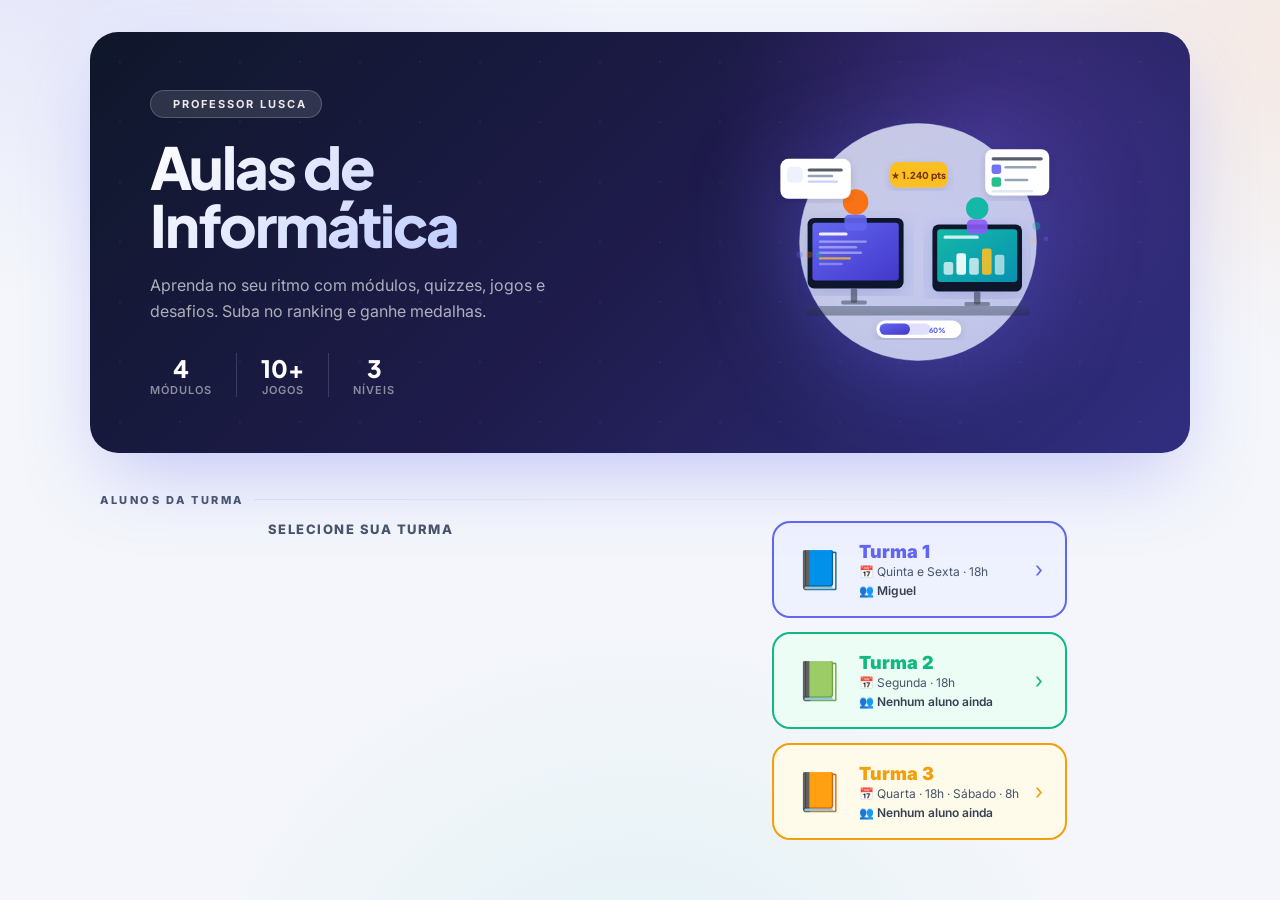
==== index.html @ 14946f00 "Fix 4 bugs: NaN%, Excel progress pills, hookQuizFim mapa, double missaoCallback https://claude.ai/co" ====
<!DOCTYPE html>
<html lang="pt-BR">
<head>
<meta charset="UTF-8">
<meta name="viewport" content="width=device-width, initial-scale=1.0">
<title>Professor Lusca — Aulas de Informática</title>
<link rel="preconnect" href="https://fonts.googleapis.com">
<link rel="preconnect" href="https://fonts.gstatic.com" crossorigin>
<link href="https://fonts.googleapis.com/css2?family=Inter:wght@400;500;600;700;800;900&family=Plus+Jakarta+Sans:wght@600;700;800;900&family=JetBrains+Mono:wght@500;700&display=swap" rel="stylesheet">
<script src="https://code.iconify.design/iconify-icon/2.1.0/iconify-icon.min.js"></script>
<style>
  * { margin: 0; padding: 0; box-sizing: border-box; }

  :root {
    --bg: #FAFBFC;
    --bg-2: #FFFFFF;
    --bg-soft: #F1F5F9;
    --ink: #0F172A;
    --ink-soft: #475569;
    --ink-light: #94A3B8;
    --ink-mute: #CBD5E1;
    --line: #E2E8F0;
    --line-soft: #F1F5F9;

    --shadow-xs: 0 1px 0 #E2E8F0;
    --shadow-sm: 0 2px 8px rgba(15,23,42,0.04), 0 1px 0 #E2E8F0;
    --shadow: 0 4px 16px rgba(15,23,42,0.06), 0 1px 0 #E2E8F0;
    --shadow-lg: 0 12px 40px -8px rgba(15,23,42,0.12), 0 1px 0 #E2E8F0;
    --shadow-xl: 0 24px 60px -12px rgba(15,23,42,0.18);
    --shadow-color: 0 8px 24px -6px;

    --radius: 20px;
    --radius-sm: 14px;
    --radius-xs: 10px;
    --radius-pill: 999px;

    --green: #10B981;
    --green-soft: #D1FAE5;
    --red: #EF4444;
    --red-soft: #FEE2E2;
    --yellow: #F59E0B;
    --yellow-soft: #FEF3C7;
    --blue: #6366F1;
    --blue-soft: #EEF2FF;

    --n1-main: #F97316;
    --n1-2: #FBBF24;
    --n1-soft: #FFEDD5;
    --n1-grad: linear-gradient(135deg, #F97316 0%, #FBBF24 100%);

    --n2-main: #14B8A6;
    --n2-2: #3B82F6;
    --n2-soft: #CCFBF1;
    --n2-grad: linear-gradient(135deg, #14B8A6 0%, #3B82F6 100%);

    --n3-main: #8B5CF6;
    --n3-2: #4338CA;
    --n3-soft: #EDE9FE;
    --n3-grad: linear-gradient(135deg, #8B5CF6 0%, #4338CA 100%);

    --mod1-grad: linear-gradient(135deg, #F97316 0%, #EA580C 100%);
    --mod2-grad: linear-gradient(135deg, #6366F1 0%, #4F46E5 100%);
    --mod3-grad: linear-gradient(135deg, #06B6D4 0%, #0891B2 100%);
    --mod4-grad: linear-gradient(135deg, #10B981 0%, #059669 100%);
  }

  body {
    font-family: 'Inter', -apple-system, BlinkMacSystemFont, "Segoe UI", Roboto, sans-serif;
    background-color: #F4F6FB;
    background-image:
      radial-gradient(900px 620px at 8% -8%, rgba(99,102,241,0.12), transparent 60%),
      radial-gradient(820px 600px at 102% 4%, rgba(249,115,22,0.10), transparent 55%),
      radial-gradient(760px 720px at 50% 118%, rgba(20,184,166,0.09), transparent 60%);
    background-attachment: fixed;
    background-repeat: no-repeat;
    color: var(--ink);
    min-height: 100vh;
    overflow-x: hidden;
    -webkit-font-smoothing: antialiased;
    -moz-osx-font-smoothing: grayscale;
  }

  iconify-icon { display: inline-flex; vertical-align: middle; }

  .screen { display: none; min-height: 100vh; padding: 32px 24px; }
  .screen.active { display: block; }
  .container { max-width: 1100px; margin: 0 auto; }
  .container-narrow { max-width: 760px; margin: 0 auto; }

  h1, h2, h3 { font-family: 'Plus Jakarta Sans', 'Inter', sans-serif; letter-spacing: -0.5px; }

  /* ===== Botões ===== */
  .btn {
    display: inline-flex; align-items: center; justify-content: center; gap: 8px;
    padding: 12px 22px; border: none; border-radius: var(--radius-xs);
    font-size: 15px; font-weight: 600; cursor: pointer;
    background: var(--ink); color: white;
    transition: transform 0.15s ease, box-shadow 0.15s ease, opacity 0.15s ease;
    text-decoration: none; font-family: inherit;
  }
  .btn:hover { transform: translateY(-2px); box-shadow: 0 8px 16px -4px rgba(15,23,42,0.25); }
  .btn:active { transform: translateY(0); }
  .btn.ghost { background: transparent; color: var(--ink); border: 2px solid var(--line); }
  .btn.ghost:hover { border-color: var(--ink); background: var(--bg-soft); }
  .btn.success { background: var(--green); }
  .btn.danger { background: var(--red); }
  .btn.lg { padding: 16px 32px; font-size: 17px; }
  .btn.full { width: 100%; }
  .btn[disabled] { opacity: 0.35; cursor: not-allowed; }
  .btn[disabled]:hover { transform: none; box-shadow: none; }

  /* ===== Top bar ===== */
  .top-bar {
    display: flex; justify-content: space-between; align-items: center;
    margin-bottom: 28px; flex-wrap: wrap; gap: 12px;
  }
  .top-bar-title { font-size: 20px; font-weight: 700; font-family: 'Plus Jakarta Sans', sans-serif; }

  /* ============================
     HOME — Hero + alunos
     ============================ */
  .home-hero {
    display: grid; grid-template-columns: 1.2fr 1fr; gap: 48px;
    align-items: center; padding: 56px 60px;
    background: linear-gradient(135deg, #0F172A 0%, #1E1B4B 50%, #312E81 100%);
    border-radius: 28px; box-shadow: 0 32px 80px -16px rgba(99,102,241,0.35);
    margin-bottom: 40px; position: relative; overflow: hidden;
  }
  .home-hero::before {
    content: ""; position: absolute; inset: 0;
    background: url("data:image/svg+xml,%3Csvg xmlns='http://www.w3.org/2000/svg' width='60' height='60'%3E%3Ccircle cx='30' cy='30' r='1' fill='white' opacity='0.06'/%3E%3Ccircle cx='0' cy='0' r='1' fill='white' opacity='0.04'/%3E%3Ccircle cx='60' cy='60' r='1' fill='white' opacity='0.04'/%3E%3C/svg%3E");
    pointer-events: none;
  }
  .home-hero::after {
    content: ""; position: absolute; top: -200px; right: -100px;
    width: 600px; height: 600px; border-radius: 50%;
    background: radial-gradient(circle, rgba(139,92,246,0.25), transparent 65%);
    pointer-events: none;
  }
  .home-tag {
    display: inline-flex; align-items: center; gap: 8px;
    padding: 6px 14px; background: rgba(255,255,255,0.12);
    backdrop-filter: blur(10px); color: rgba(255,255,255,0.9);
    border: 1px solid rgba(255,255,255,0.2);
    border-radius: var(--radius-pill); font-size: 11px; font-weight: 700;
    letter-spacing: 2px; margin-bottom: 20px; position: relative; z-index: 1;
  }
  .home-title {
    font-family: 'Plus Jakarta Sans', sans-serif;
    font-size: 58px; font-weight: 900; line-height: 1.0;
    letter-spacing: -2px; margin-bottom: 18px;
    background: linear-gradient(135deg, #FFFFFF 0%, #C7D2FE 60%, #A5B4FC 100%);
    -webkit-background-clip: text; background-clip: text;
    -webkit-text-fill-color: transparent; position: relative; z-index: 1;
  }
  .home-sub {
    font-size: 16px; color: rgba(255,255,255,0.65); max-width: 420px;
    line-height: 1.65; position: relative; z-index: 1; margin-bottom: 28px;
  }
  .home-hero-stats {
    display: flex; gap: 24px; position: relative; z-index: 1;
  }
  .home-hero-stat {
    text-align: center;
  }
  .home-hero-stat-val {
    font-size: 24px; font-weight: 900; color: white;
    font-family: 'Plus Jakarta Sans', sans-serif;
  }
  .home-hero-stat-label {
    font-size: 11px; color: rgba(255,255,255,0.5); font-weight: 600; letter-spacing: 1px;
  }
  .home-hero-divider {
    width: 1px; background: rgba(255,255,255,0.15); align-self: stretch;
  }
  .home-illustration {
    position: relative; display: flex; align-items: center; justify-content: center;
    min-height: 240px; z-index: 1;
  }
  .home-illustration svg { width: 100%; max-width: 320px; filter: drop-shadow(0 24px 48px rgba(99,102,241,0.4)); }

  .section-titulo {
    font-size: 11px; font-weight: 800; letter-spacing: 2.5px;
    color: var(--ink-soft); margin: 36px 0 14px; text-transform: uppercase;
    display: flex; align-items: center; gap: 10px;
  }
  .section-titulo::after {
    content: ''; flex: 1; height: 1px;
    background: linear-gradient(90deg, var(--line), transparent);
  }

  .alunos-grid {
    display: grid; grid-template-columns: repeat(auto-fit, minmax(260px, 1fr));
    gap: 18px;
  }

  .aluno-card {
    background: var(--bg-2); border-radius: var(--radius); padding: 0;
    box-shadow: var(--shadow-sm); transition: all 0.25s cubic-bezier(0.4, 0, 0.2, 1);
    cursor: pointer; overflow: hidden; position: relative;
    border: 1px solid var(--line);
  }
  .aluno-card:hover {
    transform: translateY(-6px); box-shadow: var(--shadow-lg);
    border-color: transparent;
  }
  .aluno-banner {
    height: 80px; position: relative; padding: 14px 18px;
    display: flex; justify-content: space-between; align-items: flex-start;
  }
  .aluno-card[data-n="1"] .aluno-banner { background: var(--n1-grad); }
  .aluno-card[data-n="2"] .aluno-banner { background: var(--n2-grad); }
  .aluno-card[data-n="3"] .aluno-banner { background: var(--n3-grad); }
  .nivel-tag {
    background: rgba(255,255,255,0.25); backdrop-filter: blur(10px);
    color: white; padding: 4px 10px; border-radius: var(--radius-pill);
    font-size: 10px; font-weight: 800; letter-spacing: 1.5px;
    border: 1px solid rgba(255,255,255,0.3);
  }
  .pontos-mini {
    background: rgba(0,0,0,0.2); backdrop-filter: blur(10px);
    color: white; padding: 4px 10px; border-radius: var(--radius-pill);
    font-size: 12px; font-weight: 800; display: flex; align-items: center; gap: 5px;
  }
  .aluno-avatar-wrap {
    width: 72px; height: 72px; border-radius: 50%;
    background: white; padding: 4px;
    margin: -40px auto 12px; box-shadow: 0 4px 20px rgba(0,0,0,0.12);
    position: relative; z-index: 1;
  }
  .aluno-avatar-img {
    width: 100%; height: 100%; border-radius: 50%;
    background: linear-gradient(135deg, #F1F5F9, #E2E8F0);
    display: block;
  }
  .aluno-body { padding: 0 18px 20px; text-align: center; }
  .aluno-nome {
    font-family: 'Plus Jakarta Sans', sans-serif;
    font-size: 19px; font-weight: 800; color: var(--ink);
    margin-bottom: 2px;
  }
  .aluno-meta { font-size: 13px; color: var(--ink-soft); margin-bottom: 14px; }
  .aluno-progress-bar {
    height: 6px; background: var(--bg-soft); border-radius: 3px;
    overflow: hidden; margin-bottom: 6px;
  }
  .aluno-progress-fill { height: 100%; border-radius: 3px; transition: width 0.6s ease; }
  .aluno-card[data-n="1"] .aluno-progress-fill { background: var(--n1-grad); }
  .aluno-card[data-n="2"] .aluno-progress-fill { background: var(--n2-grad); }
  .aluno-card[data-n="3"] .aluno-progress-fill { background: var(--n3-grad); }
  .aluno-progress-label { font-size: 11px; color: var(--ink-light); font-weight: 600; }
  .aluno-badges-row {
    display: flex; gap: 6px; justify-content: center; margin-top: 14px; flex-wrap: wrap;
  }
  .aluno-badge {
    width: 28px; height: 28px; border-radius: 50%;
    display: flex; align-items: center; justify-content: center;
    background: var(--bg-soft); font-size: 14px;
  }
  .aluno-badge.locked { opacity: 0.3; }

  .novo-aluno-card {
    background: var(--bg-2); border: 2px dashed var(--ink-mute);
    border-radius: var(--radius); padding: 28px 24px; cursor: pointer;
    display: flex; flex-direction: column; align-items: center; justify-content: center;
    text-align: center; min-height: 260px; transition: all 0.25s ease; gap: 12px;
  }
  .novo-aluno-card:hover { border-color: var(--ink); background: var(--bg-soft); }
  .novo-aluno-icon {
    width: 56px; height: 56px; border-radius: 50%;
    background: linear-gradient(135deg, #0F172A, #334155);
    display: flex; align-items: center; justify-content: center;
    color: white; box-shadow: 0 8px 20px -4px rgba(15,23,42,0.3);
    font-size: 24px;
  }
  .novo-aluno-titulo { font-size: 16px; font-weight: 700; color: var(--ink); }
  .novo-aluno-sub { font-size: 13px; color: var(--ink-soft); }

  /* ============================
     CADASTRO
     ============================ */
  .cadastro-card {
    background: var(--bg-2); border-radius: var(--radius); padding: 44px 36px;
    box-shadow: var(--shadow-sm); margin-top: 32px;
    border: 1px solid var(--line);
  }
  .cadastro-title {
    font-family: 'Plus Jakarta Sans', sans-serif;
    font-size: 32px; font-weight: 800; margin-bottom: 6px; letter-spacing: -1px;
  }
  .cadastro-sub { color: var(--ink-soft); margin-bottom: 28px; font-size: 16px; }

  .form-group { margin-bottom: 18px; }
  .form-label {
    display: block; font-weight: 700; font-size: 13px;
    margin-bottom: 8px; letter-spacing: 1px; color: var(--ink-soft);
    text-transform: uppercase;
  }
  .form-input {
    width: 100%; padding: 14px 18px; border: 2px solid var(--line);
    border-radius: var(--radius-xs); font-size: 17px; font-family: inherit;
    transition: all 0.15s ease; background: var(--bg-2); color: var(--ink);
  }
  .form-input:focus { outline: none; border-color: var(--ink); box-shadow: 0 0 0 4px rgba(15,23,42,0.06); }

  .nivel-preview {
    margin-top: 24px; padding: 20px; border-radius: var(--radius-sm);
    background: var(--bg-soft); border: 2px solid var(--line);
    transition: all 0.25s ease; display: flex; gap: 16px; align-items: center;
  }
  .nivel-preview-avatar {
    width: 56px; height: 56px; border-radius: 50%; flex-shrink: 0;
    display: flex; align-items: center; justify-content: center; font-size: 28px;
    background: var(--ink-mute);
  }
  .nivel-preview.active[data-n="1"] { background: var(--n1-soft); border-color: var(--n1-main); }
  .nivel-preview.active[data-n="1"] .nivel-preview-avatar { background: var(--n1-grad); color: white; }
  .nivel-preview.active[data-n="2"] { background: var(--n2-soft); border-color: var(--n2-main); }
  .nivel-preview.active[data-n="2"] .nivel-preview-avatar { background: var(--n2-grad); color: white; }
  .nivel-preview.active[data-n="3"] { background: var(--n3-soft); border-color: var(--n3-main); }
  .nivel-preview.active[data-n="3"] .nivel-preview-avatar { background: var(--n3-grad); color: white; }
  .nivel-preview-label { font-size: 11px; font-weight: 800; letter-spacing: 1.5px; color: var(--ink-soft); margin-bottom: 2px; }
  .nivel-preview-title { font-size: 18px; font-weight: 800; margin-bottom: 2px; font-family: 'Plus Jakarta Sans', sans-serif; }
  .nivel-preview-desc { color: var(--ink-soft); font-size: 13px; }

  /* ===== Seletor de avatar ===== */
  .avatar-grid { display: grid; grid-template-columns: repeat(auto-fill, minmax(62px, 1fr)); gap: 10px; }
  .avatar-opt {
    padding: 3px; border: 2px solid var(--line); border-radius: 14px;
    background: var(--bg-2); cursor: pointer; aspect-ratio: 1;
    transition: transform .15s ease, border-color .15s ease, box-shadow .15s ease;
  }
  .avatar-opt img { width: 100%; height: 100%; border-radius: 11px; display: block; background: #EEF2FF; }
  .avatar-opt:hover { border-color: var(--ink-mute); transform: translateY(-2px); }
  .avatar-opt.sel { border-color: var(--blue); box-shadow: 0 0 0 3px var(--blue-soft); }
  .dash-avatar-edit {
    position: absolute; right: -2px; bottom: -2px; width: 26px; height: 26px;
    border-radius: 50%; background: var(--blue); color: #fff;
    display: flex; align-items: center; justify-content: center; font-size: 13px;
    border: 2px solid #fff; box-shadow: 0 2px 6px rgba(0,0,0,.2);
  }

  /* ===== Impressão do feedback do aluno (pros pais) ===== */
  #fichaPrintArea { display: none; }
  @media print {
    body.printing-ficha * { visibility: hidden !important; }
    body.printing-ficha #fichaPrintArea, body.printing-ficha #fichaPrintArea * { visibility: visible !important; }
    body.printing-ficha #fichaPrintArea {
      display: block !important; position: absolute; inset: 0; padding: 0 10px;
      font-family: 'Inter', sans-serif; color: #0F172A;
    }
    body.printing-ficha #fichaPrintArea h1 { font-size: 26px; margin: 4px 0; font-family: 'Plus Jakarta Sans', sans-serif; }
    body.printing-ficha #fichaPrintArea h2 { font-size: 16px; margin: 0 0 6px; color: #4F46E5; }
    body.printing-ficha .print-head { border-bottom: 3px solid #4F46E5; padding-bottom: 14px; margin-bottom: 22px; }
    body.printing-ficha .print-school { font-size: 11px; font-weight: 800; letter-spacing: 2px; color: #6366F1; margin-bottom: 4px; }
    body.printing-ficha .print-sub { color: #64748B; font-size: 13px; }
    body.printing-ficha .print-section { margin-bottom: 18px; }
    body.printing-ficha .print-section p { font-size: 14px; line-height: 1.6; color: #334155; }
    body.printing-ficha .print-section ul { margin: 6px 0 0 18px; }
    body.printing-ficha .print-section li { font-size: 14px; line-height: 1.7; color: #334155; }
    body.printing-ficha .print-tips { background: #EEF2FF; border-radius: 12px; padding: 14px 16px; }
    body.printing-ficha .print-foot { margin-top: 30px; font-size: 11px; color: #94A3B8; border-top: 1px solid #E2E8F0; padding-top: 10px; }
    @page { margin: 1.5cm; }
  }

  /* ============================
     DASHBOARD
     ============================ */
  .dash-header {
    background: var(--bg-2); border-radius: var(--radius); padding: 28px;
    box-shadow: var(--shadow-lg); margin-bottom: 24px;
    border: 1px solid var(--line);
    display: grid; grid-template-columns: auto 1fr auto auto; gap: 24px;
    align-items: center; position: relative; overflow: hidden;
  }
  .dash-header::before {
    content: ""; position: absolute; inset: 0; border-radius: inherit;
    opacity: 0.07; pointer-events: none;
    background-image: url("data:image/svg+xml,%3Csvg xmlns='http://www.w3.org/2000/svg' width='40' height='40'%3E%3Ccircle cx='20' cy='20' r='2' fill='%230F172A'/%3E%3Ccircle cx='0' cy='0' r='2' fill='%230F172A'/%3E%3Ccircle cx='40' cy='0' r='2' fill='%230F172A'/%3E%3Ccircle cx='0' cy='40' r='2' fill='%230F172A'/%3E%3Ccircle cx='40' cy='40' r='2' fill='%230F172A'/%3E%3C/svg%3E");
  }
  .dash-header::after {
    content: ""; position: absolute; top: -80px; right: -80px;
    width: 280px; height: 280px; border-radius: 50%;
    background: radial-gradient(circle, var(--dash-accent, rgba(99,102,241,0.12)), transparent 70%);
    pointer-events: none;
  }
  .dash-header[data-n="1"] { --dash-accent: rgba(249,115,22,0.15); border-top: 3px solid var(--n1-main); }
  .dash-header[data-n="2"] { --dash-accent: rgba(20,184,166,0.15); border-top: 3px solid var(--n2-main); }
  .dash-header[data-n="3"] { --dash-accent: rgba(139,92,246,0.15); border-top: 3px solid var(--n3-main); }
  .dash-avatar-wrap {
    width: 80px; height: 80px; border-radius: 50%; padding: 4px;
    box-shadow: 0 4px 16px rgba(0,0,0,0.08); flex-shrink: 0;
  }
  .dash-avatar-wrap[data-n="1"] { background: var(--n1-grad); }
  .dash-avatar-wrap[data-n="2"] { background: var(--n2-grad); }
  .dash-avatar-wrap[data-n="3"] { background: var(--n3-grad); }
  .dash-avatar-img {
    width: 100%; height: 100%; border-radius: 50%; background: white;
    display: block;
  }
  .dash-greeting { font-size: 12px; color: var(--ink-soft); letter-spacing: 1.5px; font-weight: 700; }
  .dash-name {
    font-family: 'Plus Jakarta Sans', sans-serif;
    font-size: 28px; font-weight: 800; margin: 2px 0; letter-spacing: -0.5px;
  }
  .dash-nivel-tag {
    display: inline-block; padding: 4px 10px; border-radius: 6px;
    font-size: 11px; font-weight: 800; letter-spacing: 1.2px;
    margin-top: 2px;
  }
  .dash-nivel-tag[data-n="1"] { background: var(--n1-soft); color: var(--n1-main); }
  .dash-nivel-tag[data-n="2"] { background: var(--n2-soft); color: var(--n2-main); }
  .dash-nivel-tag[data-n="3"] { background: var(--n3-soft); color: var(--n3-main); }

  .pontos-card {
    background: linear-gradient(135deg, #FBBF24 0%, #F59E0B 100%);
    color: #78350F; border-radius: var(--radius-sm); padding: 16px 22px;
    display: flex; align-items: center; gap: 12px;
    box-shadow: 0 4px 12px -2px rgba(245,158,11,0.4);
  }
  .pontos-icon { font-size: 28px; }
  .pontos-info { display: flex; flex-direction: column; }
  .pontos-label { font-size: 10px; font-weight: 800; letter-spacing: 1.5px; opacity: 0.7; }
  .pontos-valor {
    font-family: 'Plus Jakarta Sans', sans-serif;
    font-size: 28px; font-weight: 900; line-height: 1;
  }

  .progresso-geral { text-align: right; }
  .progresso-label { font-size: 10px; font-weight: 800; color: var(--ink-soft); letter-spacing: 1.5px; }
  .progresso-valor {
    font-family: 'Plus Jakarta Sans', sans-serif;
    font-size: 28px; font-weight: 900;
  }

  .medalhas-row {
    display: flex; gap: 8px; margin-top: 10px; flex-wrap: wrap;
  }
  .medalha {
    display: inline-flex; align-items: center; gap: 6px;
    padding: 4px 10px; border-radius: var(--radius-pill);
    background: var(--bg-soft); font-size: 11px; font-weight: 700;
    color: var(--ink-soft); border: 1px solid var(--line);
  }
  .medalha .med-emoji { font-size: 14px; }

  .modulos-grid {
    display: grid; grid-template-columns: repeat(auto-fit, minmax(260px, 1fr));
    gap: 18px;
  }
  .modulo-card {
    background: var(--bg-2); border-radius: var(--radius); padding: 0;
    box-shadow: var(--shadow); cursor: pointer;
    transition: all 0.25s cubic-bezier(0.4,0,0.2,1); position: relative; overflow: hidden;
    border: 1px solid var(--line);
  }
  .modulo-card:hover {
    transform: translateY(-6px); box-shadow: 0 24px 48px -12px rgba(99,102,241,0.2); border-color: transparent;
  }
  .modulo-card-banner {
    height: 100px; position: relative; overflow: hidden;
    display: flex; align-items: center; justify-content: space-between; padding: 20px 24px;
  }
  .modulo-card[data-m="hardware"] .modulo-card-banner { background: linear-gradient(135deg,#F97316,#EA580C); }
  .modulo-card[data-m="software"] .modulo-card-banner { background: linear-gradient(135deg,#6366F1,#4338CA); }
  .modulo-card[data-m="navegadores"] .modulo-card-banner { background: linear-gradient(135deg,#06B6D4,#0284C7); }
  .modulo-card[data-m="antivirus"] .modulo-card-banner { background: linear-gradient(135deg,#10B981,#047857); }
  .modulo-card[data-m="memoria"] .modulo-card-banner { background: linear-gradient(135deg,#8B5CF6,#6D28D9); }
  .modulo-card-banner-num {
    font-size: 72px; font-weight: 900; color: rgba(255,255,255,0.12);
    font-family: 'Plus Jakarta Sans',sans-serif; line-height: 1; letter-spacing: -4px;
    position: absolute; right: 16px; bottom: -10px;
  }
  .modulo-card-icon-wrap {
    width: 52px; height: 52px; border-radius: 16px;
    background: rgba(255,255,255,0.22); backdrop-filter: blur(10px);
    display: flex; align-items: center; justify-content: center;
    border: 1px solid rgba(255,255,255,0.35); font-size: 28px;
    color: #fff;
  }
  .modulo-card-icon-wrap iconify-icon { color: #fff; }
  .modulo-card-status {
    background: rgba(255,255,255,0.2); backdrop-filter: blur(10px);
    border: 1px solid rgba(255,255,255,0.3); border-radius: var(--radius-pill);
    color: white; font-size: 11px; font-weight: 700; padding: 4px 12px; letter-spacing: 0.5px;
    align-self: flex-start;
  }
  .modulo-card-body { padding: 20px 24px 22px; }
  .modulo-card-num { font-size: 11px; font-weight: 700; color: var(--ink-light); letter-spacing: 1.5px; margin-bottom: 4px; text-transform: uppercase; }
  .modulo-card-title { font-size: 19px; font-weight: 800; font-family: 'Plus Jakarta Sans',sans-serif; margin-bottom: 6px; color: var(--ink); }
  .modulo-card-desc { font-size: 13px; color: var(--ink-soft); line-height: 1.5; margin-bottom: 14px; }
  .modulo-card-score-bar { height: 5px; background: var(--bg-soft); border-radius: 3px; overflow: hidden; }
  .modulo-card-score-fill { height: 100%; border-radius: 3px; transition: width 0.8s ease; }
  .modulo-card[data-m="hardware"] .modulo-card-score-fill { background: linear-gradient(90deg,#F97316,#FBBF24); }
  .modulo-card[data-m="software"] .modulo-card-score-fill { background: linear-gradient(90deg,#6366F1,#818CF8); }
  .modulo-card[data-m="navegadores"] .modulo-card-score-fill { background: linear-gradient(90deg,#06B6D4,#38BDF8); }
  .modulo-card[data-m="antivirus"] .modulo-card-score-fill { background: linear-gradient(90deg,#10B981,#34D399); }
  .modulo-card[data-m="memoria"] .modulo-card-score-fill { background: linear-gradient(90deg,#8B5CF6,#A78BFA); }
  .modulo-card.locked { opacity: 0.6; cursor: not-allowed; }
  .modulo-card.locked:hover { transform: none; box-shadow: var(--shadow-sm); border-color: var(--line); }
  .modulo-card.done { border-left: 4px solid var(--green); }

  .modulo-num {
    position: absolute; top: 18px; right: 22px;
    font-family: 'Plus Jakarta Sans', sans-serif;
    font-size: 56px; font-weight: 900; color: rgba(15,23,42,0.04);
    line-height: 1;
  }
  .modulo-icon-wrap {
    width: 52px; height: 52px; border-radius: var(--radius-sm);
    display: flex; align-items: center; justify-content: center;
    margin-bottom: 16px; color: white; font-size: 26px;
  }
  .modulo-icon-wrap[data-i="0"] { background: var(--mod1-grad); box-shadow: 0 6px 16px -4px rgba(249,115,22,0.4); }
  .modulo-icon-wrap[data-i="1"] { background: var(--mod2-grad); box-shadow: 0 6px 16px -4px rgba(99,102,241,0.4); }
  .modulo-icon-wrap[data-i="2"] { background: var(--mod3-grad); box-shadow: 0 6px 16px -4px rgba(6,182,212,0.4); }
  .modulo-icon-wrap[data-i="3"] { background: var(--mod4-grad); box-shadow: 0 6px 16px -4px rgba(16,185,129,0.4); }
  .modulo-title {
    font-family: 'Plus Jakarta Sans', sans-serif;
    font-size: 18px; font-weight: 800; margin-bottom: 4px;
  }
  .modulo-desc { color: var(--ink-soft); font-size: 13px; line-height: 1.5; }
  .modulo-status {
    display: inline-flex; align-items: center; gap: 6px;
    margin-top: 14px; padding: 4px 10px; border-radius: var(--radius-pill);
    font-size: 11px; font-weight: 800; letter-spacing: 0.5px;
    background: var(--bg-soft); color: var(--ink-soft);
  }
  .modulo-status.done { background: var(--green-soft); color: #065F46; }
  .modulo-status.in-progress { background: var(--yellow-soft); color: #92400E; }
  .modulo-status.locked { background: var(--bg-soft); color: var(--ink-light); }

  .prova-card {
    background: linear-gradient(135deg, #0F172A 0%, #334155 100%);
    color: white; border-radius: var(--radius); padding: 32px;
    box-shadow: 0 12px 32px -8px rgba(15,23,42,0.4);
    position: relative; overflow: hidden;
    cursor: pointer; transition: transform 0.25s ease;
  }
  .prova-card::before {
    content: ""; position: absolute; top: -100px; right: -100px;
    width: 300px; height: 300px; border-radius: 50%;
    background: radial-gradient(circle, rgba(251,191,36,0.15), transparent 70%);
  }
  .prova-card:hover:not(.locked) { transform: translateY(-4px); }
  .prova-card.locked { cursor: not-allowed; opacity: 0.5; }
  .prova-icon-wrap {
    width: 64px; height: 64px; border-radius: var(--radius-sm);
    background: linear-gradient(135deg, #FBBF24, #F59E0B);
    display: flex; align-items: center; justify-content: center;
    margin-bottom: 16px; font-size: 32px;
    box-shadow: 0 8px 20px -4px rgba(245,158,11,0.5);
    position: relative; z-index: 1;
  }
  .prova-title {
    font-family: 'Plus Jakarta Sans', sans-serif;
    font-size: 26px; font-weight: 800; margin-bottom: 6px;
    position: relative; z-index: 1;
  }
  .prova-desc { opacity: 0.7; font-size: 14px; line-height: 1.5; position: relative; z-index: 1; max-width: 500px; }
  .prova-status {
    display: inline-block; margin-top: 16px; padding: 6px 14px;
    border-radius: var(--radius-pill); font-size: 12px; font-weight: 800;
    background: rgba(255,255,255,0.15); letter-spacing: 1px;
    position: relative; z-index: 1;
  }

  /* ============================
     AULA
     ============================ */
  .aula-progress {
    height: 6px; background: var(--bg-soft); border-radius: 3px;
    overflow: hidden; margin-bottom: 24px;
  }
  .aula-progress-fill {
    height: 100%; background: var(--ink); transition: width 0.4s ease;
  }
  .aula-progress-fill[data-n="1"] { background: var(--n1-grad); }
  .aula-progress-fill[data-n="2"] { background: var(--n2-grad); }
  .aula-progress-fill[data-n="3"] { background: var(--n3-grad); }

  .aula-pagina {
    background: var(--bg-2); border-radius: var(--radius); padding: 44px;
    box-shadow: var(--shadow-sm); margin-bottom: 20px;
    border: 1px solid var(--line);
  }
  .aula-hero {
    text-align: center; padding: 36px 24px; margin-bottom: 24px;
    border-radius: var(--radius-sm); background: var(--bg-soft);
  }
  .aula-hero-emoji {
    font-size: 96px; line-height: 1; margin-bottom: 12px;
    filter: drop-shadow(0 8px 16px rgba(0,0,0,0.1));
  }
  .aula-hero-row {
    display: flex; gap: 12px; justify-content: center; flex-wrap: wrap;
    margin: 20px 0;
  }
  .aula-hero-item {
    background: var(--bg-2); border-radius: var(--radius-sm);
    padding: 16px 18px; box-shadow: var(--shadow-sm);
    display: flex; flex-direction: column; align-items: center; gap: 6px;
    min-width: 100px; border: 1px solid var(--line);
  }
  .aula-hero-item-icon { font-size: 36px; }
  .aula-hero-item-label { font-size: 12px; font-weight: 700; }

  .aula-titulo {
    font-family: 'Plus Jakarta Sans', sans-serif;
    font-size: 30px; font-weight: 800; margin-bottom: 16px; letter-spacing: -0.5px;
  }
  .aula-texto { font-size: 17px; line-height: 1.7; color: var(--ink); }
  .aula-texto p { margin-bottom: 14px; }
  .aula-texto strong { font-weight: 700; }
  .aula-texto strong[data-n="1"] { color: var(--n1-main); }
  .aula-texto strong[data-n="2"] { color: var(--n2-main); }
  .aula-texto strong[data-n="3"] { color: var(--n3-main); }

  .aula-callout {
    border-left: 4px solid var(--ink); padding: 18px 22px;
    background: var(--bg-soft); border-radius: 0 var(--radius-sm) var(--radius-sm) 0;
    margin: 20px 0; font-size: 16px; font-weight: 600;
  }

  .aula-nav { display: flex; justify-content: space-between; gap: 12px; }

  /* ============================
     AULA — Story Mode (Twine style)
     ============================ */
  #screen-aula.story-mode {
    background: #111 !important;
    padding: 0 !important;
    min-height: 100vh;
  }
  .story-wrap {
    display: grid; grid-template-columns: 220px 1fr;
    min-height: 100vh;
  }
  .story-sidebar {
    background: #1B1B1B; border-right: 1px solid rgba(255,255,255,0.07);
    padding: 28px 20px; display: flex; flex-direction: column; gap: 24px;
    position: sticky; top: 0; height: 100vh; overflow-y: auto;
  }
  .story-sidebar-title {
    font-family: 'Plus Jakarta Sans', sans-serif;
    font-size: 18px; font-weight: 800; color: #fff; line-height: 1.2;
  }
  .story-sidebar-sub {
    font-size: 11px; font-weight: 700; letter-spacing: 1.5px;
    color: rgba(255,255,255,0.35); text-transform: uppercase; margin-top: 4px;
  }
  .story-sidebar-progress {
    background: rgba(255,255,255,0.08); border-radius: 6px; overflow: hidden; height: 4px;
  }
  .story-sidebar-fill { height: 100%; background: #6366F1; transition: width 0.5s ease; }
  .story-sidebar-pages { display: flex; flex-direction: column; gap: 4px; flex: 1; }
  .story-sidebar-page {
    padding: 8px 12px; border-radius: 8px; font-size: 12px; font-weight: 600;
    color: rgba(255,255,255,0.35); cursor: pointer; transition: all 0.15s;
    border: 1px solid transparent; display: flex; align-items: center; gap: 8px;
  }
  .story-sidebar-page.done { color: #10B981; }
  .story-sidebar-page.done::before { content: '✓'; font-size: 10px; }
  .story-sidebar-page.ativo {
    background: rgba(99,102,241,0.15); border-color: rgba(99,102,241,0.4);
    color: #A5B4FC; font-weight: 700;
  }
  .story-sidebar-page.ativo::before { content: '▶'; font-size: 9px; color: #6366F1; }
  .story-sidebar-btn {
    background: rgba(255,255,255,0.06); border: 1px solid rgba(255,255,255,0.12);
    color: rgba(255,255,255,0.6); padding: 10px 14px; border-radius: 10px;
    font-size: 12px; font-weight: 700; cursor: pointer; text-align: center;
    transition: all 0.2s; letter-spacing: 0.5px;
  }
  .story-sidebar-btn:hover { background: rgba(255,255,255,0.1); color: white; }

  /* Área principal da história */
  .story-main {
    display: flex; flex-direction: column; align-items: center;
    padding: 60px 40px; min-height: 100vh;
  }
  .story-passage {
    max-width: 680px; width: 100%;
    animation: storyFadeIn 0.5s ease;
  }
  @keyframes storyFadeIn {
    from { opacity: 0; transform: translateY(16px); }
    to   { opacity: 1; transform: translateY(0); }
  }
  .story-location {
    font-size: 10px; font-weight: 800; letter-spacing: 3px; text-transform: uppercase;
    color: rgba(255,255,255,0.25); margin-bottom: 32px;
    display: flex; align-items: center; gap: 10px;
  }
  .story-location::after { content: ''; flex: 1; height: 1px; background: rgba(255,255,255,0.07); }
  .story-hero-emoji {
    font-size: 72px; margin-bottom: 24px; display: block; text-align: center;
    filter: drop-shadow(0 0 32px rgba(99,102,241,0.4)); color: #A5B4FC;
  }
  .story-hero-items {
    display: flex; gap: 12px; justify-content: center; flex-wrap: wrap; margin-bottom: 28px;
  }
  .story-hero-item {
    background: rgba(255,255,255,0.05); border: 1px solid rgba(255,255,255,0.1);
    border-radius: 14px; padding: 14px 16px; text-align: center;
    display: flex; flex-direction: column; align-items: center; gap: 6px; min-width: 90px;
    transition: all 0.2s;
  }
  .story-hero-item:hover { background: rgba(99,102,241,0.12); border-color: rgba(99,102,241,0.4); }
  .story-hero-item-icon { font-size: 30px; color: #C7D2FE; }
  .story-hero-item-label { font-size: 11px; font-weight: 700; color: rgba(255,255,255,0.6); }
  .story-titulo {
    font-family: 'Plus Jakarta Sans', sans-serif;
    font-size: 32px; font-weight: 800; color: #fff; line-height: 1.2;
    margin-bottom: 20px; letter-spacing: -0.5px;
  }
  .story-texto {
    font-size: 17px; line-height: 1.85; color: rgba(255,255,255,0.75);
  }
  .story-texto p { margin-bottom: 16px; }
  .story-texto strong { color: #fff; font-weight: 700; }
  .story-texto strong[data-n="1"] { color: #FB923C; }
  .story-texto strong[data-n="2"] { color: #818CF8; }
  .story-texto strong[data-n="3"] { color: #34D399; }
  .story-callout {
    border-left: 3px solid #6366F1; padding: 16px 20px; margin: 20px 0;
    background: rgba(99,102,241,0.08); border-radius: 0 10px 10px 0;
    font-size: 15px; color: rgba(255,255,255,0.8); line-height: 1.6;
  }
  .story-choices { margin-top: 40px; display: flex; flex-direction: column; gap: 10px; }
  .story-choice {
    background: none; border: none; text-align: left; padding: 0;
    color: #6EE7B7; font-size: 16px; font-weight: 600; cursor: pointer;
    display: flex; align-items: center; gap: 10px; transition: all 0.15s;
    font-family: inherit;
  }
  .story-choice::before { content: '▶'; font-size: 9px; color: #34D399; flex-shrink: 0; }
  .story-choice:hover { color: #fff; transform: translateX(6px); }
  .story-choice.final { color: #FFD23C; }
  .story-choice.final::before { color: #FFD23C; }
  .story-choice.prev { color: rgba(255,255,255,0.3); font-size: 13px; }
  .story-choice.prev::before { content: '◀'; }

  /* ============================
     QUIZ
     ============================ */
  .quiz-header { margin-bottom: 22px; }
  .quiz-counter-row { display: flex; justify-content: space-between; margin-bottom: 8px; font-weight: 700; font-size: 13px; }
  /* ============================
     QUIZ — Estilo Show do Milhão
     ============================ */
  #screen-quiz {
    background: radial-gradient(ellipse at 50% 0%, #0D2B4E 0%, #071525 55%, #030D18 100%) !important;
    min-height: 100vh; padding: 0 !important;
  }
  .milhao-wrap {
    display: grid; grid-template-columns: 1fr 200px;
    gap: 0; min-height: 100vh; position: relative;
  }
  .milhao-spotlight {
    position: absolute; top: 0; left: 50%; transform: translateX(-50%);
    width: 600px; height: 340px;
    background: radial-gradient(ellipse at 50% 0%, rgba(255,210,60,0.12) 0%, transparent 70%);
    pointer-events: none;
  }
  .milhao-main { padding: 28px 32px; display: flex; flex-direction: column; gap: 20px; position: relative; z-index: 1; }
  .milhao-topbar { display: flex; align-items: center; justify-content: space-between; }
  .milhao-exit { background: rgba(255,255,255,0.1); border: 1px solid rgba(255,255,255,0.2); color: white; padding: 8px 18px; border-radius: 30px; font-size: 13px; font-weight: 700; cursor: pointer; transition: background 0.2s; }
  .milhao-exit:hover { background: rgba(255,255,255,0.2); }
  .milhao-lifelines { display: flex; gap: 10px; }
  .milhao-lifeline {
    width: 44px; height: 44px; border-radius: 50%;
    background: linear-gradient(135deg, #1A4A7A, #0D2B4E);
    border: 2px solid #2D7DD2; color: white; font-size: 18px;
    display: flex; align-items: center; justify-content: center;
    cursor: pointer; transition: all 0.2s; position: relative;
  }
  .milhao-lifeline:hover { transform: scale(1.1); border-color: #FFD23C; }
  .milhao-lifeline.used { opacity: 0.3; pointer-events: none; filter: grayscale(1); }
  .milhao-lifeline-label { font-size: 9px; font-weight: 800; position: absolute; bottom: -16px; color: rgba(255,255,255,0.6); letter-spacing: 1px; white-space: nowrap; }
  .milhao-timer-wrap { display: flex; flex-direction: column; align-items: center; gap: 4px; }
  .milhao-timer {
    width: 54px; height: 54px; border-radius: 50%;
    border: 3px solid #FFD23C; background: rgba(255,210,60,0.1);
    display: flex; align-items: center; justify-content: center;
    font-family: 'Plus Jakarta Sans', sans-serif; font-size: 22px; font-weight: 900; color: #FFD23C;
    transition: color 0.3s, border-color 0.3s;
  }
  .milhao-timer.danger { border-color: #EF4444; color: #EF4444; background: rgba(239,68,68,0.1); animation: timerShake 0.3s ease infinite; }
  @keyframes timerShake { 0%,100%{transform:rotate(0)} 25%{transform:rotate(-3deg)} 75%{transform:rotate(3deg)} }
  .milhao-pergunta {
    background: linear-gradient(180deg, rgba(13,43,78,0.9) 0%, rgba(7,21,37,0.95) 100%);
    border: 2px solid #2D7DD2; border-radius: 16px;
    padding: 28px 32px; text-align: center;
    box-shadow: 0 0 40px rgba(45,125,210,0.3), inset 0 1px 0 rgba(255,255,255,0.08);
  }
  .milhao-q-num { font-size: 10px; font-weight: 800; letter-spacing: 2px; color: #FFD23C; margin-bottom: 10px; }
  .milhao-q-text {
    font-family: 'Plus Jakarta Sans', sans-serif;
    font-size: 22px; font-weight: 700; color: white; line-height: 1.4;
  }
  .milhao-options { display: grid; grid-template-columns: 1fr 1fr; gap: 12px; }
  .milhao-option {
    background: linear-gradient(135deg, #1A1A2E 0%, #16213E 100%);
    border: 2px solid #FFD23C; border-radius: 50px;
    padding: 14px 20px; cursor: pointer; font-size: 15px; font-weight: 700;
    transition: all 0.18s cubic-bezier(0.34,1.56,0.64,1);
    display: flex; align-items: center; gap: 12px; color: white; width: 100%;
    box-shadow: 0 4px 16px rgba(0,0,0,0.4), inset 0 1px 0 rgba(255,255,255,0.05);
  }
  .milhao-option:hover:not(.disabled) {
    background: linear-gradient(135deg, #2D4A8A, #1A3570);
    border-color: #FFE770; transform: scale(1.02);
    box-shadow: 0 8px 24px rgba(45,125,210,0.4);
  }
  .milhao-option.correct {
    background: linear-gradient(135deg, #064E3B, #065F46) !important;
    border-color: #10B981 !important;
    box-shadow: 0 0 30px rgba(16,185,129,0.5) !important;
    animation: correctPulse 0.5s ease;
  }
  .milhao-option.wrong {
    background: linear-gradient(135deg, #7F1D1D, #991B1B) !important;
    border-color: #EF4444 !important;
    box-shadow: 0 0 30px rgba(239,68,68,0.4) !important;
  }
  .milhao-option.hidden { opacity: 0.2; pointer-events: none; }
  .milhao-option.disabled { pointer-events: none; }
  @keyframes correctPulse {
    0% { transform: scale(1); }
    50% { transform: scale(1.04); }
    100% { transform: scale(1); }
  }
  .milhao-opt-letter {
    width: 32px; height: 32px; border-radius: 50%; flex-shrink: 0;
    background: #FFD23C; color: #0D2B4E;
    display: flex; align-items: center; justify-content: center;
    font-weight: 900; font-size: 13px;
  }
  .milhao-option.correct .milhao-opt-letter { background: #10B981; color: white; }
  .milhao-option.wrong .milhao-opt-letter { background: #EF4444; color: white; }
  .milhao-option.hidden .milhao-opt-letter { background: rgba(255,255,255,0.2); color: rgba(255,255,255,0.4); }
  .milhao-vf-opts { display: grid; grid-template-columns: 1fr 1fr; gap: 12px; }
  .milhao-feedback {
    text-align: center; padding: 14px 20px; border-radius: 12px;
    font-size: 16px; font-weight: 700; display: none; margin-top: 4px;
  }
  .milhao-feedback.show { display: block; }
  .milhao-feedback.correct { background: rgba(16,185,129,0.15); color: #34D399; border: 1px solid rgba(16,185,129,0.3); }
  .milhao-feedback.wrong { background: rgba(239,68,68,0.15); color: #F87171; border: 1px solid rgba(239,68,68,0.3); }
  .milhao-next {
    background: linear-gradient(135deg, #FFD23C, #F59E0B); color: #0D2B4E;
    border: none; border-radius: 50px; padding: 14px 40px;
    font-size: 16px; font-weight: 900; cursor: pointer;
    transition: all 0.2s; display: none; margin: 0 auto;
    box-shadow: 0 8px 24px rgba(255,210,60,0.4);
  }
  .milhao-next:hover { transform: translateY(-2px) scale(1.03); box-shadow: 0 12px 32px rgba(255,210,60,0.5); }
  /* Escada lateral */
  .milhao-escada {
    background: rgba(7,21,37,0.95); border-left: 1px solid rgba(45,125,210,0.3);
    padding: 20px 0; display: flex; flex-direction: column; justify-content: center;
    position: relative; z-index: 1;
  }
  .milhao-escada-item {
    display: flex; align-items: center; gap: 8px; padding: 5px 16px;
    font-size: 12px; font-weight: 700; color: rgba(255,255,255,0.45);
    transition: all 0.2s; border-left: 3px solid transparent;
  }
  .milhao-escada-item.ativo {
    color: #FFD23C; border-left-color: #FFD23C;
    background: rgba(255,210,60,0.08);
  }
  .milhao-escada-item.conquistado { color: #10B981; }
  .milhao-escada-num { width: 20px; font-size: 10px; text-align: right; opacity: 0.7; }
  /* result screen dark */
  .milhao-result {
    text-align: center; padding: 60px 32px; position: relative; z-index: 1;
  }
  .milhao-result-trophy { font-size: 80px; margin-bottom: 16px; filter: drop-shadow(0 0 24px rgba(255,210,60,0.6)); }
  .milhao-result-title { font-family: 'Plus Jakarta Sans',sans-serif; font-size: 36px; font-weight: 900; color: white; margin-bottom: 8px; }
  .milhao-result-score { font-size: 64px; font-weight: 900; color: #FFD23C; font-family: 'Plus Jakarta Sans',sans-serif; line-height: 1; margin-bottom: 8px; }
  .milhao-result-sub { color: rgba(255,255,255,0.6); font-size: 16px; margin-bottom: 32px; }

  /* Legacy .quiz-option still needed for drag/img types */
  .quiz-option {
    background: var(--bg-2); padding: 16px 22px; border-radius: var(--radius-sm);
    box-shadow: var(--shadow-sm); cursor: pointer; font-size: 16px; font-weight: 600;
    border: 2px solid var(--line); transition: all 0.15s ease; text-align: left;
    display: flex; align-items: center; gap: 14px; font-family: inherit; color: var(--ink); width: 100%;
  }
  .quiz-option:hover:not(.disabled) { transform: translateX(6px); border-color: var(--ink); }
  .quiz-option.correct { background: var(--green-soft); border-color: var(--green); color: #064E3B; }
  .quiz-option.wrong { background: var(--red-soft); border-color: var(--red); color: #7F1D1D; }
  .quiz-option.disabled { pointer-events: none; opacity: 0.55; }
  .quiz-option-letter { width: 36px; height: 36px; border-radius: 50%; background: var(--bg-soft); display: flex; align-items: center; justify-content: center; font-weight: 800; flex-shrink: 0; font-size: 14px; }
  .quiz-option.correct .quiz-option-letter { background: var(--green); color: white; }
  .quiz-option.wrong .quiz-option-letter { background: var(--red); color: white; }
  .quiz-feedback { padding: 16px 20px; border-radius: var(--radius-sm); margin-top: 14px; font-size: 15px; font-weight: 600; display: none; }
  .quiz-feedback.show { display: block; }
  .quiz-feedback.correct { background: var(--green-soft); color: #064E3B; }
  .quiz-feedback.wrong { background: var(--red-soft); color: #7F1D1D; }
  .vf-option { justify-content: center !important; font-size: 17px !important; }
  .vf-option .quiz-option-letter { font-size: 20px !important; width: 40px !important; height: 40px !important; }

  /* Resultado */
  .result-screen {
    text-align: center; background: var(--bg-2); padding: 56px 32px;
    border-radius: var(--radius); box-shadow: var(--shadow-sm);
    border: 1px solid var(--line);
  }
  .result-icon-big { font-size: 80px; margin-bottom: 14px; }
  .result-title {
    font-family: 'Plus Jakarta Sans', sans-serif;
    font-size: 32px; font-weight: 800; margin-bottom: 8px; letter-spacing: -0.5px;
  }
  .result-score {
    font-family: 'Plus Jakarta Sans', sans-serif;
    font-size: 64px; font-weight: 900; margin: 12px 0;
  }
  .result-score[data-n="1"] { color: var(--n1-main); }
  .result-score[data-n="2"] { color: var(--n2-main); }
  .result-score[data-n="3"] { color: var(--n3-main); }
  .result-msg { font-size: 16px; color: var(--ink-soft); margin-bottom: 24px; }

  /* Certificado */
  .cert-card {
    background: linear-gradient(135deg, #FFF8E1 0%, #FFE082 100%);
    color: #4E342E; border-radius: var(--radius); padding: 56px 40px;
    box-shadow: var(--shadow-xl); text-align: center;
    border: 8px double #BF9B30; position: relative;
  }
  .cert-stamp { font-size: 72px; margin-bottom: 12px; }
  .cert-title-small { font-size: 13px; letter-spacing: 4px; font-weight: 800; margin-bottom: 8px; }
  .cert-title-big {
    font-family: 'Plus Jakarta Sans', sans-serif;
    font-size: 34px; font-weight: 800; margin-bottom: 24px; letter-spacing: -0.5px;
  }
  .cert-name {
    font-size: 32px; font-weight: 800; margin: 12px 0;
    font-family: Georgia, serif; font-style: italic;
  }
  .cert-text { font-size: 15px; line-height: 1.6; max-width: 480px; margin: 0 auto 16px; }
  .cert-stats { display: flex; gap: 20px; justify-content: center; flex-wrap: wrap; margin: 18px 0; }
  .cert-stat-val {
    font-family: 'Plus Jakarta Sans', sans-serif;
    font-size: 26px; font-weight: 900;
  }
  .cert-stat-label { font-size: 11px; letter-spacing: 1.5px; font-weight: 800; opacity: 0.7; }
  .cert-signature {
    font-family: Georgia, serif; font-style: italic; margin-top: 20px;
    padding-top: 14px; border-top: 1px solid rgba(0,0,0,0.2); display: inline-block;
  }

  /* ============================
     PAINT
     ============================ */
  .paint-layout { display: grid; grid-template-columns: 240px 1fr; gap: 18px; }
  .paint-toolbar {
    background: var(--bg-2); border-radius: var(--radius); padding: 20px;
    box-shadow: var(--shadow-sm); display: flex; flex-direction: column; gap: 20px;
    height: fit-content; border: 1px solid var(--line);
  }
  .tool-section { display: flex; flex-direction: column; gap: 8px; }
  .tool-label { font-size: 11px; font-weight: 800; letter-spacing: 1.5px; color: var(--ink-soft); }
  .color-grid { display: grid; grid-template-columns: repeat(5, 1fr); gap: 6px; }
  .color-swatch { aspect-ratio: 1; border-radius: 8px; cursor: pointer; border: 3px solid transparent; transition: transform 0.1s ease; }
  .color-swatch:hover { transform: scale(1.1); }
  .color-swatch.active { border-color: var(--ink); transform: scale(1.1); }
  .size-row { display: flex; gap: 6px; }
  .size-btn {
    flex: 1; padding: 8px; border: 2px solid var(--line); background: var(--bg-2);
    border-radius: 8px; cursor: pointer; display: flex; align-items: center;
    justify-content: center; transition: all 0.15s ease;
  }
  .size-btn.active { border-color: var(--ink); background: var(--ink); }
  .size-btn.active .size-dot { background: white; }
  .size-dot { background: var(--ink); border-radius: 50%; }
  .tool-actions { display: flex; flex-direction: column; gap: 6px; }
  .tool-btn {
    padding: 10px 14px; border: 2px solid var(--line); background: var(--bg-2);
    border-radius: 8px; cursor: pointer; font-weight: 600; font-size: 13px;
    transition: all 0.15s ease; display: flex; align-items: center; gap: 8px;
    font-family: inherit; color: var(--ink); text-align: left;
  }
  .tool-btn:hover { border-color: var(--ink); }
  .tool-btn.active { background: var(--ink); color: white; border-color: var(--ink); }
  .tool-grid { display: grid; grid-template-columns: 1fr 1fr; gap: 6px; }
  .tool-btn.tool-mini {
    flex-direction: column; padding: 10px 4px; gap: 2px; text-align: center;
    font-size: 18px; justify-content: center;
  }
  .tool-btn.tool-mini span {
    font-size: 11px; font-weight: 700; letter-spacing: 0.3px;
  }
  .tool-btn.tool-mini.active { background: var(--ink); color: white; border-color: var(--ink); }
  .tool-btn[disabled] { opacity: 0.35; cursor: not-allowed; }

  .canvas-wrap {
    background: var(--bg-2); border-radius: var(--radius); padding: 10px;
    box-shadow: var(--shadow-sm); border: 1px solid var(--line);
  }
  #paintCanvas {
    background: white; border-radius: var(--radius-sm); display: block;
    width: 100%; height: auto; cursor: crosshair;
    border: 1px solid var(--line);
  }

  /* ============================
     WORD
     ============================ */
  .word-toolbar {
    background: var(--bg-2); border-radius: var(--radius); padding: 12px;
    box-shadow: var(--shadow-sm); display: flex; flex-wrap: wrap; gap: 6px;
    align-items: center; margin-bottom: 14px; border: 1px solid var(--line);
  }
  .word-divider { width: 1px; height: 28px; background: var(--line); margin: 0 4px; }
  .word-btn {
    width: 38px; height: 38px; border: 2px solid var(--line); background: var(--bg-2);
    border-radius: 8px; cursor: pointer; font-weight: 700; font-size: 15px;
    display: flex; align-items: center; justify-content: center;
    transition: all 0.15s ease; color: var(--ink); font-family: inherit;
  }
  .word-btn:hover { border-color: var(--ink); }
  .word-color-input { width: 38px; height: 38px; border: 2px solid var(--line); border-radius: 8px; cursor: pointer; background: var(--bg-2); }
  .word-select {
    height: 38px; padding: 0 10px; border: 2px solid var(--line); border-radius: 8px;
    font-size: 13px; font-weight: 600; cursor: pointer; background: var(--bg-2);
    color: var(--ink); font-family: inherit;
  }
  .word-prompt {
    background: var(--yellow-soft); border-left: 4px solid var(--yellow); padding: 16px 20px;
    border-radius: var(--radius-sm); margin-bottom: 14px;
  }
  .word-prompt-title { font-weight: 800; font-size: 12px; letter-spacing: 1.5px; margin-bottom: 4px; color: #92400E; }
  .word-prompt-text { color: #78350F; font-size: 14px; line-height: 1.5; }
  #wordEditor {
    background: white; min-height: 600px; padding: 3cm 2cm 2cm 3cm;
    border-radius: var(--radius); box-shadow: 0 4px 24px rgba(0,0,0,0.10);
    font-size: 12pt; line-height: 1.5; outline: none;
    font-family: 'Times New Roman', Times, serif; border: 1px solid var(--line);
    color: #111;
  }
  #wordEditor img { max-width: 100%; height: auto; display: block; margin: 12px auto; border-radius: 4px; cursor: pointer; }
  #wordEditor .abnt-citacao { margin: 16px 40px; font-size: 10pt; line-height: 1.2; color: #374151; }

  /* ===== RAM Arcade Game ===== */
  @keyframes ramPulse { from { opacity:1; } to { opacity:0.5; } }
  @keyframes ramSpawn { from { opacity:0; transform:scale(0.7); } to { opacity:1; transform:scale(1); } }
  @keyframes ramKill  { from { opacity:1; transform:scale(1); } to { opacity:0; transform:scale(1.3); } }

  .ram-arcade-wrap {
    display: flex; flex-direction: column; height: calc(100vh - 60px);
    background: #0D1117; color: #E6EDF3; font-family: 'JetBrains Mono', 'Courier New', monospace;
    padding: 12px 16px; box-sizing: border-box; user-select: none;
  }
  .ram-hud {
    display: grid; grid-template-columns: 1fr auto auto auto; gap: 12px; align-items: center;
    background: #161B22; border: 1px solid #30363D; border-radius: 10px;
    padding: 10px 16px; margin-bottom: 12px; flex-shrink: 0;
  }
  .ram-hud-bar-wrap { display: flex; flex-direction: column; gap: 4px; }
  .ram-hud-bar-label { display: flex; justify-content: space-between; font-size: 11px; font-weight: 700; letter-spacing: 1px; color: #8B949E; }
  .ram-hud-bar-track { height: 14px; background: #21262D; border-radius: 7px; overflow: hidden; border: 1px solid #30363D; }
  .ram-hud-bar-fill { height: 100%; border-radius: 7px; transition: width 0.15s linear, background 0.3s; background: #238636; }
  .ram-hud-bar-fill.warn { background: #D29922; }
  .ram-hud-bar-fill.crit { background: #DA3633; animation: ramPulse 0.3s ease infinite alternate; }
  .ram-hud-stat { background: #21262D; border: 1px solid #30363D; border-radius: 8px; padding: 6px 14px; text-align: center; min-width: 70px; }
  .ram-hud-stat-val { font-size: 18px; font-weight: 900; color: #58A6FF; line-height: 1; }
  .ram-hud-stat-lbl { font-size: 9px; letter-spacing: 1.5px; color: #8B949E; text-transform: uppercase; margin-top: 2px; }

  .ram-slots {
    display: grid; grid-template-columns: repeat(4, 1fr); gap: 8px;
    flex: 1; overflow-y: auto; align-content: start;
  }
  .ram-slot {
    background: #161B22; border: 1px solid #30363D; border-radius: 8px;
    padding: 10px 12px; display: flex; flex-direction: column; gap: 6px;
    cursor: default; position: relative; min-height: 110px;
  }
  .ram-slot.active {
    border-color: #388BFD; cursor: pointer; animation: ramSpawn 0.2s ease;
  }
  .ram-slot.active:hover { background: #1C2128; border-color: #58A6FF; }
  .ram-slot.active.virus { border-color: #DA3633; }
  .ram-slot.active.virus:hover { background: #1C0E0E; }
  .ram-slot.killing { animation: ramKill 0.2s ease forwards; pointer-events: none; }
  .ram-slot.empty { border-style: dashed; opacity: 0.2; }
  .ram-slot-pid { font-size: 9px; color: #8B949E; letter-spacing: 1px; }
  .ram-slot-name { font-size: 12px; font-weight: 700; color: #E6EDF3; white-space: nowrap; overflow: hidden; text-overflow: ellipsis; }
  .ram-slot.virus .ram-slot-name { color: #FF7B72; }
  .ram-slot-mb { font-size: 10px; color: #8B949E; }
  .ram-slot-bar-track { height: 6px; background: #21262D; border-radius: 3px; overflow: hidden; }
  .ram-slot-bar-fill { height: 100%; border-radius: 3px; background: #388BFD; transition: width 0.15s linear; }
  .ram-slot.virus .ram-slot-bar-fill { background: #DA3633; }
  .ram-slot-type { font-size: 9px; letter-spacing: 1px; font-weight: 700; text-transform: uppercase; }
  .ram-slot.virus .ram-slot-type { color: #FF7B72; }
  .ram-slot:not(.virus) .ram-slot-type { color: #3FB950; }

  .ram-gameover-overlay {
    position: absolute; inset: 0; background: rgba(13,17,23,0.96);
    display: flex; flex-direction: column; align-items: center; justify-content: center;
    gap: 16px; z-index: 10;
  }
  .ram-go-title { font-size: 32px; font-weight: 900; color: #DA3633; letter-spacing: 2px; }
  .ram-go-sub { font-size: 14px; color: #8B949E; }
  .ram-go-score { font-size: 48px; font-weight: 900; color: #58A6FF; }
  .ram-go-btns { display: flex; gap: 10px; }
  .ram-go-btn { background: #238636; border: 1px solid #2EA043; color: white; font-family: 'JetBrains Mono','Courier New',monospace; font-size: 14px; font-weight: 700; padding: 10px 28px; border-radius: 8px; cursor: pointer; letter-spacing: 1px; }
  .ram-go-btn:hover { background: #2EA043; }
  .ram-go-btn.secondary { background: #21262D; border-color: #30363D; color: #E6EDF3; }
  .ram-go-btn.secondary:hover { background: #30363D; }
  .ram-wave-toast {
    position: fixed; top: 80px; left: 50%; transform: translateX(-50%);
    background: #161B22; border: 1px solid #388BFD; border-radius: 8px;
    padding: 8px 24px; font-size: 13px; font-weight: 700; color: #58A6FF;
    letter-spacing: 2px; z-index: 999; animation: ramSpawn 0.3s ease;
    pointer-events: none;
  }

  /* ===== Pratique menu ===== */
  .pratique-grid {
    display: grid; grid-template-columns: repeat(auto-fit, minmax(220px, 1fr));
    gap: 14px;
  }
  .pratique-card {
    background: var(--bg-2); border-radius: var(--radius); padding: 24px 20px;
    cursor: pointer; transition: all 0.22s cubic-bezier(0.34,1.56,0.64,1);
    box-shadow: var(--shadow-sm); text-align: left;
    border: 1px solid var(--line); position: relative; overflow: hidden;
  }
  .pratique-card::before {
    content:''; position:absolute; top:0; left:0; right:0; height:3px;
    background: linear-gradient(90deg, #6366F1, #EC4899);
    opacity: 0; transition: opacity 0.2s;
  }
  .pratique-card:hover { transform: translateY(-5px) scale(1.01); box-shadow: var(--shadow-lg); border-color: rgba(99,102,241,0.2); }
  .pratique-card:hover::before { opacity: 1; }
  .pratique-card:active { transform: translateY(-2px) scale(0.99); }
  .pratique-icon-wrap {
    width: 52px; height: 52px; border-radius: 16px;
    display: flex; align-items: center; justify-content: center;
    margin-bottom: 14px; color: white; font-size: 26px;
  }
  .pratique-card:nth-child(1) .pratique-icon-wrap { background: linear-gradient(135deg, #EC4899, #BE185D); box-shadow: 0 8px 16px -4px rgba(236,72,153,0.45); }
  .pratique-card:nth-child(2) .pratique-icon-wrap { background: linear-gradient(135deg, #6366F1, #4338CA); box-shadow: 0 8px 16px -4px rgba(99,102,241,0.45); }
  .pratique-card:nth-child(3) .pratique-icon-wrap { background: linear-gradient(135deg, #F59E0B, #D97706); box-shadow: 0 8px 16px -4px rgba(245,158,11,0.45); }
  .pratique-card:nth-child(4) .pratique-icon-wrap { background: linear-gradient(135deg, #14B8A6, #0F766E); box-shadow: 0 8px 16px -4px rgba(20,184,166,0.45); }
  .pratique-card:nth-child(5) .pratique-icon-wrap { background: linear-gradient(135deg, #EF4444, #B91C1C); box-shadow: 0 8px 16px -4px rgba(239,68,68,0.45); }
  .pratique-card:nth-child(6) .pratique-icon-wrap { background: linear-gradient(135deg, #8B5CF6, #6D28D9); box-shadow: 0 8px 16px -4px rgba(139,92,246,0.45); }
  .pratique-card:nth-child(7) .pratique-icon-wrap { background: linear-gradient(135deg, #06B6D4, #0891B2); box-shadow: 0 8px 16px -4px rgba(6,182,212,0.45); }
  .pratique-title {
    font-family: 'Plus Jakarta Sans', sans-serif;
    font-size: 17px; font-weight: 800; margin-bottom: 5px; color: var(--ink);
  }
  .pratique-desc { color: var(--ink-soft); font-size: 13px; line-height: 1.5; }
  .pratique-arrow {
    position: absolute; bottom: 18px; right: 18px;
    width: 28px; height: 28px; border-radius: 50%;
    background: var(--bg-soft); display: flex; align-items: center; justify-content: center;
    font-size: 14px; color: var(--ink-soft); opacity: 0;
    transition: opacity 0.2s, background 0.2s;
  }
  .pratique-card:hover .pratique-arrow { opacity: 1; background: var(--ink); color: white; }

  /* ============================
     RANKING / JOGOS
     ============================ */
  .ranking-card {
    background: var(--bg-2); border-radius: var(--radius); padding: 24px;
    box-shadow: var(--shadow-sm); border: 1px solid var(--line);
  }
  .ranking-titulo {
    font-family: 'Plus Jakarta Sans', sans-serif;
    font-size: 18px; font-weight: 800; margin-bottom: 16px;
    display: flex; align-items: center; gap: 8px;
  }
  .ranking-lista { display: flex; flex-direction: column; gap: 8px; }
  .ranking-item {
    display: flex; align-items: center; gap: 14px; padding: 12px 16px;
    border-radius: var(--radius-sm); background: var(--bg-soft); border: 2px solid transparent;
    transition: all 0.15s ease;
  }
  .ranking-item.me { border-color: var(--ink); background: var(--bg-2); box-shadow: var(--shadow-sm); }
  .ranking-pos {
    width: 36px; height: 36px; border-radius: 50%; display: flex;
    align-items: center; justify-content: center; font-size: 16px; font-weight: 900;
    background: var(--line); color: var(--ink-soft);
  }
  .ranking-pos.gold { background: linear-gradient(135deg, #FBBF24, #F59E0B); color: white; }
  .ranking-pos.silver { background: linear-gradient(135deg, #94A3B8, #64748B); color: white; }
  .ranking-pos.bronze { background: linear-gradient(135deg, #D97706, #B45309); color: white; }
  .ranking-avatar { width: 36px; height: 36px; border-radius: 50%; padding: 2px; }
  .ranking-avatar[data-n="1"] { background: var(--n1-grad); }
  .ranking-avatar[data-n="2"] { background: var(--n2-grad); }
  .ranking-avatar[data-n="3"] { background: var(--n3-grad); }
  .ranking-avatar img { width: 100%; height: 100%; border-radius: 50%; background: white; display: block; }
  .ranking-nome { flex: 1; font-weight: 700; font-size: 14px; }
  .ranking-pts {
    font-family: 'Plus Jakarta Sans', sans-serif;
    font-size: 17px; font-weight: 900; color: var(--ink);
    display: flex; align-items: center; gap: 4px;
  }

  /* JOGOS — Memória */
  .jogo-header {
    background: var(--bg-2); border-radius: var(--radius); padding: 18px;
    box-shadow: var(--shadow-sm); display: flex; justify-content: space-around;
    align-items: center; margin-bottom: 20px; flex-wrap: wrap; gap: 16px;
    border: 1px solid var(--line);
  }
  .jogo-stat { text-align: center; }
  .jogo-stat-val {
    font-family: 'Plus Jakarta Sans', sans-serif;
    font-size: 26px; font-weight: 900;
  }
  .jogo-stat-label { font-size: 10px; font-weight: 800; letter-spacing: 1.5px; color: var(--ink-soft); }

  .memoria-grid {
    display: grid; grid-template-columns: repeat(4, 1fr); gap: 12px;
    max-width: 640px; margin: 0 auto;
  }
  .memoria-card {
    aspect-ratio: 1;
    background: linear-gradient(135deg, #0F172A, #334155); color: white;
    border-radius: var(--radius-sm); cursor: pointer;
    display: flex; align-items: center; justify-content: center;
    font-size: 14px; font-weight: 700; text-align: center; padding: 8px;
    transition: all 0.3s cubic-bezier(0.4, 0, 0.2, 1); box-shadow: var(--shadow-sm);
    user-select: none;
  }
  .memoria-card:hover { transform: scale(1.04); }
  .memoria-card .conteudo { display: none; font-size: 36px; }
  .memoria-card.flipped {
    background: white; color: var(--ink); border: 2px solid var(--ink);
  }
  .memoria-card.flipped .conteudo { display: block; }
  .memoria-card.flipped .verso { display: none; }
  .memoria-card.matched {
    background: linear-gradient(135deg, #10B981, #059669); color: white;
    border: 2px solid var(--green); cursor: default; transform: scale(0.95);
  }
  .memoria-card.matched .conteudo { display: block; }
  .memoria-card.matched .verso { display: none; }

  /* JOGOS — Caça-Hardware */
  .caca-target {
    background: linear-gradient(135deg, #0F172A, #334155); color: white;
    border-radius: var(--radius); padding: 32px;
    box-shadow: var(--shadow); text-align: center; margin-bottom: 18px;
  }
  .caca-target-label {
    font-size: 11px; font-weight: 800; letter-spacing: 2.5px; opacity: 0.7;
  }
  .caca-target-word {
    font-family: 'Plus Jakarta Sans', sans-serif;
    font-size: 42px; font-weight: 900; margin-top: 6px; letter-spacing: -1px;
  }
  .caca-grid {
    display: grid; grid-template-columns: repeat(3, 1fr); gap: 14px;
    max-width: 600px; margin: 0 auto;
  }
  .caca-option {
    aspect-ratio: 1; background: var(--bg-2); border-radius: var(--radius);
    cursor: pointer; display: flex; align-items: center; justify-content: center;
    box-shadow: var(--shadow-sm); transition: all 0.2s ease;
    border: 3px solid transparent; color: var(--ink-soft); font-size: 64px;
  }
  .caca-option:hover { transform: scale(1.06); border-color: var(--ink); box-shadow: var(--shadow-lg); }
  .caca-option.correct {
    background: var(--green-soft); border-color: var(--green); color: var(--green);
    animation: pulseAcerto 0.5s ease;
  }
  .caca-option.wrong {
    background: var(--red-soft); border-color: var(--red);
    animation: shakeErro 0.4s ease;
  }
  @keyframes pulseAcerto {
    0%, 100% { transform: scale(1); }
    50% { transform: scale(1.15); }
  }
  @keyframes shakeErro {
    0%, 100% { transform: translateX(0); }
    25% { transform: translateX(-8px); }
    75% { transform: translateX(8px); }
  }

  /* Timer (relâmpago) */
  .timer-bar {
    height: 12px; background: var(--bg-soft); border-radius: 6px;
    overflow: hidden; margin-bottom: 20px;
  }
  .timer-fill {
    height: 100%; background: linear-gradient(90deg, #10B981, #FBBF24, #EF4444);
    transition: width 1s linear;
  }
  .relampago-pergunta {
    background: var(--bg-2); padding: 26px; border-radius: var(--radius);
    box-shadow: var(--shadow-sm); margin-bottom: 14px; border: 1px solid var(--line);
  }

  /* ============================
     DIGITAÇÃO
     ============================ */
  .dig-modos {
    display: grid; grid-template-columns: repeat(auto-fit, minmax(280px, 1fr));
    gap: 18px; margin-bottom: 24px;
  }
  .dig-modo-card {
    background: var(--bg-2); border-radius: var(--radius); padding: 32px 28px;
    cursor: pointer; transition: all 0.25s ease;
    box-shadow: var(--shadow-sm); text-align: center;
    border: 2px solid var(--line);
  }
  .dig-modo-card:hover { transform: translateY(-4px); box-shadow: var(--shadow-lg); }
  .dig-modo-card.treino:hover { border-color: var(--green); }
  .dig-modo-card.ranqueado:hover { border-color: var(--yellow); }
  .dig-modo-icon {
    width: 64px; height: 64px; border-radius: var(--radius-sm);
    display: flex; align-items: center; justify-content: center;
    margin: 0 auto 14px; font-size: 32px; color: white;
  }
  .dig-modo-card.treino .dig-modo-icon { background: linear-gradient(135deg, #10B981, #059669); }
  .dig-modo-card.ranqueado .dig-modo-icon { background: linear-gradient(135deg, #F59E0B, #D97706); }
  .dig-modo-titulo {
    font-family: 'Plus Jakarta Sans', sans-serif;
    font-size: 22px; font-weight: 800; margin-bottom: 6px;
  }
  .dig-modo-desc { color: var(--ink-soft); font-size: 14px; line-height: 1.5; }

  .dig-nivel-selector {
    display: flex; gap: 8px; margin-top: 18px; justify-content: center; flex-wrap: wrap;
  }
  .dig-nivel-btn {
    padding: 10px 18px; border: 2px solid var(--line); background: var(--bg-2);
    border-radius: 10px; cursor: pointer; font-weight: 700; font-size: 13px;
    font-family: inherit; color: var(--ink);
  }
  .dig-nivel-btn:hover { border-color: var(--ink); }
  .dig-nivel-btn.active { background: var(--ink); color: white; border-color: var(--ink); }

  .dig-stats {
    background: var(--bg-2); border-radius: var(--radius); padding: 16px 20px;
    box-shadow: var(--shadow-sm); display: flex; gap: 20px; justify-content: space-around;
    align-items: center; margin-bottom: 14px; flex-wrap: wrap; border: 1px solid var(--line);
  }
  .dig-stat { text-align: center; }
  .dig-stat-val {
    font-family: 'Plus Jakarta Sans', sans-serif;
    font-size: 26px; font-weight: 900; line-height: 1;
  }
  .dig-stat-label { font-size: 10px; font-weight: 800; letter-spacing: 1.5px; color: var(--ink-soft); margin-top: 4px; }

  .dig-texto-box {
    background: var(--bg-2); border-radius: var(--radius); padding: 28px;
    box-shadow: var(--shadow-sm); margin-bottom: 14px;
    font-family: 'JetBrains Mono', 'Courier New', monospace; font-size: 20px; line-height: 1.9;
    letter-spacing: 0.3px; min-height: 160px; border: 1px solid var(--line);
    word-break: break-word; overflow-wrap: break-word; white-space: normal;
    position: relative;
  }
  #rankeadaTextoBox {
    height: 300px; overflow-y: auto; overflow-x: hidden;
    font-size: 17px; line-height: 2.1; scroll-behavior: smooth;
  }
  .dig-char { color: var(--ink-light); transition: background 0.08s, color 0.08s; border-radius: 3px; }
  .dig-char.done { color: #065F46; background: #D1FAE5; }
  .dig-char.wrong { color: white; background: var(--red); }
  .dig-char.current {
    background: var(--ink); color: white;
    animation: piscar 0.9s infinite;
  }
  @keyframes piscar {
    0%, 49% { background: var(--ink); color: white; }
    50%, 100% { background: rgba(99,102,241,0.18); color: var(--ink); }
  }
  @keyframes guia-pulse {
    0%, 100% { r: 12; opacity: 0.4; }
    50% { r: 16; opacity: 0.15; }
  }

  /* Teclado virtual */
  .teclado-virtual {
    background: var(--bg-2); border-radius: var(--radius); padding: 16px;
    box-shadow: var(--shadow-sm); display: flex; flex-direction: column;
    gap: 6px; align-items: center; user-select: none; border: 1px solid var(--line);
  }
  .teclado-linha { display: flex; gap: 5px; }
  .tecla {
    min-width: 42px; height: 42px; border-radius: 8px;
    background: var(--bg-soft); border: 1px solid var(--line);
    display: flex; align-items: center; justify-content: center;
    font-size: 13px; font-weight: 700; color: var(--ink-soft);
    transition: all 0.1s ease; padding: 0 8px;
  }
  .tecla.wide-1\.5 { min-width: 60px; }
  .tecla.wide-2 { min-width: 76px; }
  .tecla.wide-3 { min-width: 280px; }
  /* Cores por dedo */
  .tecla[data-finger="1"] { background: #FEE2E2; border-color: #FECACA; color: #991B1B; }
  .tecla[data-finger="2"] { background: #FEF3C7; border-color: #FDE68A; color: #92400E; }
  .tecla[data-finger="3"] { background: #D1FAE5; border-color: #A7F3D0; color: #065F46; }
  .tecla[data-finger="4"] { background: #DBEAFE; border-color: #BFDBFE; color: #1E40AF; }
  .tecla[data-finger="5"] { background: #EDE9FE; border-color: #DDD6FE; color: #5B21B6; }
  .tecla.next {
    background: linear-gradient(135deg, #FBBF24, #F59E0B) !important;
    border-color: #D97706 !important; color: white !important;
    transform: scale(1.12); box-shadow: 0 8px 20px -4px rgba(245,158,11,0.7);
    animation: pulseKey 0.7s ease-in-out infinite alternate;
  }
  @keyframes pulseKey {
    from { box-shadow: 0 8px 20px -4px rgba(245,158,11,0.5); }
    to   { box-shadow: 0 8px 28px -2px rgba(245,158,11,0.9); }
  }
  .tecla.pressed {
    background: var(--ink) !important; border-color: var(--ink) !important; color: white !important;
    transform: scale(0.88);
  }
  /* legenda dos dedos */
  .teclado-legenda {
    display: flex; gap: 10px; flex-wrap: wrap; justify-content: center;
    margin-top: 10px; font-size: 11px; font-weight: 700;
  }
  .teclado-legenda-item {
    display: flex; align-items: center; gap: 5px; padding: 3px 10px;
    border-radius: 20px; border: 1px solid;
  }
  .teclado-legenda-item.f1 { background:#FEE2E2;border-color:#FECACA;color:#991B1B; }
  .teclado-legenda-item.f2 { background:#FEF3C7;border-color:#FDE68A;color:#92400E; }
  .teclado-legenda-item.f3 { background:#D1FAE5;border-color:#A7F3D0;color:#065F46; }
  .teclado-legenda-item.f4 { background:#DBEAFE;border-color:#BFDBFE;color:#1E40AF; }
  .teclado-legenda-item.f5 { background:#EDE9FE;border-color:#DDD6FE;color:#5B21B6; }

  .dig-completo {
    background: linear-gradient(135deg, var(--green), #047857); color: white;
    border-radius: var(--radius); padding: 36px; text-align: center;
    box-shadow: var(--shadow-xl); margin-top: 14px;
  }

  .dig-ranking-table {
    background: var(--bg-2); border-radius: var(--radius); padding: 20px;
    box-shadow: var(--shadow-sm); margin-top: 14px; border: 1px solid var(--line);
  }
  .dig-ranking-table table { width: 100%; border-collapse: collapse; }
  .dig-ranking-table th, .dig-ranking-table td {
    padding: 10px 12px; text-align: left; border-bottom: 1px solid var(--line);
    font-size: 14px;
  }
  .dig-ranking-table th {
    font-size: 11px; font-weight: 800; letter-spacing: 1.5px; color: var(--ink-soft);
  }
  .dig-ranking-table tr.me { background: var(--yellow-soft); font-weight: 700; }

  /* ============================
     FILEIRAS — Lições por fileira
     ============================ */
  .fileiras-intro {
    background: var(--bg-2); border-radius: var(--radius); padding: 28px 32px;
    box-shadow: var(--shadow-sm); border: 1px solid var(--line); margin-bottom: 24px;
    display: flex; gap: 20px; align-items: center;
  }
  .fileiras-intro-icon {
    font-size: 48px; flex-shrink: 0;
  }
  .fileiras-intro-text { font-size: 15px; color: var(--ink-soft); line-height: 1.6; }
  .fileiras-intro-text strong { color: var(--ink); }

  .fileiras-trilha {
    display: flex; flex-direction: column; gap: 32px;
  }
  .fileira-secao {
    background: var(--bg-2); border-radius: var(--radius); overflow: hidden;
    box-shadow: var(--shadow-sm); border: 1px solid var(--line);
  }
  .fileira-header {
    padding: 20px 28px; display: flex; align-items: center; gap: 16px;
  }
  .fileira-header.meio  { background: linear-gradient(135deg, #6366F1 0%, #4338CA 100%); }
  .fileira-header.superior { background: linear-gradient(135deg, #F97316 0%, #EA580C 100%); }
  .fileira-header.inferior { background: linear-gradient(135deg, #10B981 0%, #059669 100%); }
  .fileira-header.numeros  { background: linear-gradient(135deg, #8B5CF6 0%, #6D28D9 100%); }
  .fileira-header-icon {
    width: 52px; height: 52px; background: rgba(255,255,255,0.2);
    border-radius: var(--radius-sm); display: flex; align-items: center;
    justify-content: center; font-size: 28px; flex-shrink: 0;
  }
  .fileira-header-info { color: white; }
  .fileira-header-tag {
    font-size: 10px; font-weight: 800; letter-spacing: 2px; opacity: 0.8; margin-bottom: 2px;
  }
  .fileira-header-nome {
    font-family: 'Plus Jakarta Sans', sans-serif;
    font-size: 22px; font-weight: 800;
  }
  .fileira-header-teclas {
    font-family: 'JetBrains Mono', monospace;
    font-size: 14px; opacity: 0.85; margin-top: 2px; letter-spacing: 2px;
  }
  .fileira-header-prog {
    margin-left: auto; text-align: right; color: white;
  }
  .fileira-header-prog-val {
    font-family: 'Plus Jakarta Sans', sans-serif;
    font-size: 26px; font-weight: 900; line-height: 1;
  }
  .fileira-header-prog-label {
    font-size: 10px; font-weight: 700; opacity: 0.8; letter-spacing: 1.5px;
  }

  .licoes-grid {
    display: grid; grid-template-columns: repeat(auto-fill, minmax(130px, 1fr));
    gap: 12px; padding: 20px;
  }
  .licao-card {
    border-radius: var(--radius-sm); padding: 16px 12px; text-align: center;
    cursor: pointer; transition: all 0.2s ease; position: relative;
    border: 2px solid var(--line); background: var(--bg-soft);
  }
  .licao-card:hover:not(.locked) { transform: translateY(-3px); box-shadow: var(--shadow); }
  .licao-card.locked { opacity: 0.45; cursor: not-allowed; }
  .licao-card.done { border-color: var(--green); background: var(--green-soft); }
  .licao-card.current { border-color: var(--blue); background: var(--blue-soft);
    box-shadow: 0 0 0 3px rgba(99,102,241,0.2); }
  .licao-num {
    font-family: 'Plus Jakarta Sans', sans-serif;
    font-size: 22px; font-weight: 900; margin-bottom: 4px;
    color: var(--ink-soft);
  }
  .licao-card.done .licao-num { color: var(--green); }
  .licao-card.current .licao-num { color: var(--blue); }
  .licao-tipo {
    font-size: 10px; font-weight: 800; letter-spacing: 1.5px; color: var(--ink-soft);
    margin-bottom: 6px;
  }
  .licao-teclas {
    font-family: 'JetBrains Mono', monospace;
    font-size: 16px; font-weight: 700; color: var(--ink);
  }
  .licao-stars {
    margin-top: 6px; font-size: 13px;
  }
  .licao-card .lock-icon {
    position: absolute; top: 8px; right: 8px; font-size: 12px;
  }

  /* Teclado com destaque de fileira */
  .tecla.row-meio { background: rgba(99,102,241,0.15); border-color: rgba(99,102,241,0.4); color: #4338CA; }
  .tecla.row-superior { background: rgba(249,115,22,0.15); border-color: rgba(249,115,22,0.4); color: #EA580C; }
  .tecla.row-inferior { background: rgba(16,185,129,0.15); border-color: rgba(16,185,129,0.4); color: #059669; }
  .tecla.row-numeros { background: rgba(139,92,246,0.15); border-color: rgba(139,92,246,0.4); color: #6D28D9; }
  .tecla.lesson-key {
    background: linear-gradient(135deg, #6366F1, #4338CA) !important;
    border-color: #4338CA !important; color: white !important;
    font-weight: 900 !important; transform: scale(1.08);
    box-shadow: 0 4px 12px -2px rgba(99,102,241,0.5) !important;
  }
  .tecla.lesson-key.row-superior {
    background: linear-gradient(135deg, #F97316, #EA580C) !important;
    border-color: #EA580C !important; box-shadow: 0 4px 12px -2px rgba(249,115,22,0.5) !important;
  }
  .tecla.lesson-key.row-inferior {
    background: linear-gradient(135deg, #10B981, #059669) !important;
    border-color: #059669 !important; box-shadow: 0 4px 12px -2px rgba(16,185,129,0.5) !important;
  }

  .licao-instrucao {
    background: var(--blue-soft); border: 2px solid rgba(99,102,241,0.3);
    border-radius: var(--radius-sm); padding: 16px 20px; margin-bottom: 14px;
    display: flex; gap: 12px; align-items: flex-start;
  }
  .licao-instrucao.meio { background: rgba(99,102,241,0.08); border-color: rgba(99,102,241,0.3); }
  .licao-instrucao.superior { background: rgba(249,115,22,0.08); border-color: rgba(249,115,22,0.3); }
  .licao-instrucao.inferior { background: rgba(16,185,129,0.08); border-color: rgba(16,185,129,0.3); }
  .licao-instrucao-icon { font-size: 28px; flex-shrink: 0; margin-top: 2px; }
  .licao-instrucao-text { font-size: 15px; line-height: 1.6; }
  .licao-instrucao-text strong { font-weight: 800; }
  .licao-keys-destaque {
    display: flex; gap: 8px; flex-wrap: wrap; margin: 10px 0;
  }
  .licao-key-chip {
    background: var(--ink); color: white;
    font-family: 'JetBrains Mono', monospace;
    font-size: 18px; font-weight: 700;
    padding: 6px 14px; border-radius: 8px;
    box-shadow: 0 3px 0 rgba(0,0,0,0.3);
  }
  .licao-key-chip.meio { background: #6366F1; }
  .licao-key-chip.superior { background: #F97316; }
  .licao-key-chip.inferior { background: #10B981; }

  .dig-licao-header {
    background: linear-gradient(135deg, #6366F1 0%, #4338CA 100%);
    color: white; border-radius: var(--radius); padding: 20px 28px;
    margin-bottom: 16px; display: flex; align-items: center; gap: 16px;
  }
  .dig-licao-header.superior { background: linear-gradient(135deg, #F97316 0%, #EA580C 100%); }
  .dig-licao-header.inferior { background: linear-gradient(135deg, #10B981 0%, #059669 100%); }
  .dig-licao-header-num {
    width: 56px; height: 56px; background: rgba(255,255,255,0.2);
    border-radius: var(--radius-sm); display: flex; align-items: center;
    justify-content: center; font-family: 'Plus Jakarta Sans', sans-serif;
    font-size: 26px; font-weight: 900; flex-shrink: 0;
  }
  .dig-licao-header-info { flex: 1; }
  .dig-licao-header-titulo {
    font-family: 'Plus Jakarta Sans', sans-serif;
    font-size: 20px; font-weight: 800;
  }
  .dig-licao-header-sub { font-size: 13px; opacity: 0.8; margin-top: 2px; }
  .dig-licao-estrelas {
    font-size: 22px; letter-spacing: 2px;
  }

  @media (max-width: 720px) {
    .home-hero { grid-template-columns: 1fr; padding: 32px 24px; }
    .home-title { font-size: 36px; }
    .home-illustration { min-height: 180px; }
    .dash-header { grid-template-columns: 1fr; text-align: center; }
    .dash-header > * { margin: 0 auto !important; }
    .paint-layout { grid-template-columns: 1fr; }
    .quiz-q-text { font-size: 20px; }
    .aula-pagina { padding: 28px 20px; }
    .aula-hero-emoji { font-size: 70px; }
  }
  @media (max-width: 600px) {
    .tecla { min-width: 28px; height: 32px; font-size: 11px; padding: 0 4px; }
    .tecla.wide-1\.5 { min-width: 42px; }
    .tecla.wide-2 { min-width: 56px; }
    .tecla.wide-3 { min-width: 160px; }
    .dig-texto-box { font-size: 16px; padding: 20px; }
    .memoria-grid { grid-template-columns: repeat(3, 1fr); }
    .caca-grid { grid-template-columns: repeat(2, 1fr); }
  }

  /* ===== ATIRADOR DE PALAVRAS ===== */
  .atirador-arena {
    width: 100%;
    height: 420px;
    border-radius: 16px;
    background: linear-gradient(180deg, #87CEEB 0%, #B0E2FF 60%, #E0F7FA 100%);
    position: relative;
    overflow: hidden;
    border: 2px solid #90CAF9;
  }
  .palavra-bolha {
    position: absolute;
    background: linear-gradient(135deg, #fff 0%, #e8f4fd 100%);
    border: 2px solid #90CAF9;
    border-radius: 999px;
    padding: 8px 18px;
    font-size: 16px;
    font-weight: 700;
    color: #1565C0;
    box-shadow: 0 4px 12px rgba(0,0,0,0.15);
    white-space: nowrap;
    transition: transform 0.1s;
    cursor: default;
    user-select: none;
  }
  .palavra-bolha.match { background: linear-gradient(135deg, #D1FAE5, #A7F3D0); border-color: #10B981; color: #065F46; }
  .palavra-bolha.pop {
    animation: bolhaPop 0.35s ease-out forwards;
  }
  @keyframes bolhaPop {
    0% { transform: scale(1); opacity: 1; }
    50% { transform: scale(1.4); opacity: 0.7; }
    100% { transform: scale(0); opacity: 0; }
  }
  .atirador-input {
    width: 100%;
    padding: 14px 18px;
    border-radius: var(--radius-xs);
    border: 2px solid var(--blue);
    font-size: 20px;
    font-family: inherit;
    font-weight: 600;
    outline: none;
    background: var(--bg-2);
    margin-top: 12px;
    transition: border-color 0.2s;
  }
  .atirador-input:focus { border-color: var(--blue); box-shadow: 0 0 0 3px var(--blue-soft); }
  .atirador-vida { font-size: 22px; letter-spacing: 2px; }

  /* Quiz drag-to-match */
  .drag-area { display: grid; grid-template-columns: 1fr 1fr; gap: 24px; margin-top: 16px; }
  .drag-col-title { font-size: 11px; font-weight: 800; letter-spacing: 1.5px; color: var(--ink-soft); margin-bottom: 10px; }
  .drag-items { display: flex; flex-direction: column; gap: 8px; }
  .drag-item {
    padding: 12px 16px; border-radius: var(--radius-sm); background: var(--bg-soft);
    border: 2px solid var(--line); cursor: grab; font-size: 14px; font-weight: 600;
    transition: all 0.15s ease; user-select: none;
  }
  .drag-item:hover { border-color: var(--ink); background: var(--bg-2); }
  .drag-item.selected { border-color: #6366F1; background: #EEF2FF; cursor: pointer; }
  .drag-item.matched { border-color: var(--green); background: var(--green-soft); cursor: default; opacity: 0.7; }
  .drag-item.wrong-flash { border-color: var(--red); background: var(--red-soft); animation: shakeErro 0.4s ease; }
  .drop-zone {
    padding: 12px 16px; border-radius: var(--radius-sm); min-height: 48px;
    border: 2px dashed var(--line); font-size: 14px; font-weight: 600;
    transition: all 0.15s ease; color: var(--ink-soft); cursor: pointer;
    display: flex; align-items: center; gap: 10px;
  }
  .drop-zone:hover { border-color: #6366F1; background: #EEF2FF; }
  .drop-zone.filled { border-style: solid; border-color: var(--green); background: var(--green-soft); color: var(--ink); cursor: default; }
  .drop-zone.wrong-flash { border-color: var(--red); background: var(--red-soft); animation: shakeErro 0.4s ease; }

  /* Quiz image-choice */
  .img-choices { display: grid; grid-template-columns: repeat(auto-fit, minmax(140px, 1fr)); gap: 14px; margin-top: 16px; }
  .img-choice {
    border: 3px solid var(--line); border-radius: var(--radius-sm); padding: 16px 12px;
    cursor: pointer; text-align: center; transition: all 0.2s ease;
    background: var(--bg-2); display: flex; flex-direction: column; align-items: center; gap: 10px;
  }
  .img-choice:hover { border-color: var(--ink); transform: translateY(-3px); box-shadow: var(--shadow); }
  .img-choice.correct { border-color: var(--green); background: var(--green-soft); }
  .img-choice.wrong { border-color: var(--red); background: var(--red-soft); }
  .img-choice svg { display: block; }
  .img-choice-label { font-size: 13px; font-weight: 700; color: var(--ink); }

  /* ===== CHAR BOXES — digitação lição ===== */
  .char-boxes {
    display: flex;
    flex-wrap: wrap;
    gap: 4px;
    padding: 20px;
    background: var(--bg-soft);
    border-radius: var(--radius-xs);
    border: 1px solid var(--line);
    min-height: 80px;
    align-items: center;
  }
  .char-box {
    width: 36px;
    height: 48px;
    border-radius: 6px;
    border: 2px solid var(--line);
    display: flex;
    align-items: center;
    justify-content: center;
    font-size: 20px;
    font-weight: 700;
    font-family: 'JetBrains Mono', monospace;
    background: white;
    transition: all 0.1s;
    position: relative;
  }
  .char-box.space-char { width: 20px; background: transparent; border-color: transparent; }
  .char-box.done { background: var(--green-soft); border-color: var(--green); color: var(--green); }
  .char-box.current { border-color: var(--blue); box-shadow: 0 0 0 3px rgba(99,102,241,0.25); }
  .char-box.current::after { content:''; position:absolute; bottom:2px; left:50%; transform:translateX(-50%); width:2px; height:16px; background:var(--blue); border-radius:2px; animation: blink 0.8s step-end infinite; }
  @keyframes blink { 0%,100%{opacity:1} 50%{opacity:0} }
  .char-box.wrong { background: var(--red-soft); border-color: var(--red); color: var(--red); animation: charShake 0.2s ease; }
  @keyframes charShake { 0%,100%{transform:translateX(0)} 25%{transform:translateX(-3px)} 75%{transform:translateX(3px)} }

  /* N7 pratique-card extra colors */
  .pratique-card:nth-child(8) .pratique-icon-wrap { background: linear-gradient(135deg, #0EA5E9, #0369A1); box-shadow: 0 6px 14px -4px rgba(14,165,233,0.4); }
  .pratique-card:nth-child(9) .pratique-icon-wrap { background: linear-gradient(135deg, #84CC16, #4D7C0F); box-shadow: 0 6px 14px -4px rgba(132,204,22,0.4); }

  /* ============================
     VISUAL POLISH — v2
     ============================ */

  /* Backdrop blur nos modais */
  #modalProfSenha > div,
  #modalPainelPro > div,
  [id^="modal"] > div { backdrop-filter: blur(8px); }

  /* Bevel sutil em todos os cards */
  .aluno-card, .modulo-card, .pratique-card, .ranking-card, .quiz-question,
  .aula-pagina, .paint-toolbar, .canvas-wrap, .word-toolbar, .jogo-header {
    box-shadow: var(--shadow-sm), 0 1px 0 rgba(255,255,255,0.8) inset;
  }
  .aluno-card:hover { box-shadow: var(--shadow-lg), 0 1px 0 rgba(255,255,255,0.8) inset; }
  .modulo-card:hover { box-shadow: var(--shadow-lg), 0 1px 0 rgba(255,255,255,0.8) inset; }
  .pratique-card:hover { box-shadow: var(--shadow-lg), 0 1px 0 rgba(255,255,255,0.8) inset; }

  /* Transições suaves em todos os cards */
  .aluno-card, .modulo-card, .pratique-card, .quiz-option, .caca-option, .memoria-card {
    transition: transform 0.2s ease, box-shadow 0.2s ease, border-color 0.2s ease;
  }

  /* Pratique-card — altura mínima + área de preview */
  .pratique-card { min-height: 160px; }
  .pratique-preview {
    position: absolute; bottom: 0; right: 0;
    width: 80px; height: 80px; opacity: 0.12;
    pointer-events: none;
  }

  /* Módulo card — SVG decorativo no canto */
  .modulo-deco {
    position: absolute; bottom: 12px; right: 12px;
    width: 80px; height: 80px; opacity: 0.12;
    pointer-events: none;
  }

  /* Dash-header — gradiente baseado no nível */
  .dash-header[data-n="1"] {
    background: linear-gradient(135deg, rgba(249,115,22,0.08) 0%, rgba(251,191,36,0.05) 100%), var(--bg-2);
    border-top: 3px solid var(--n1-main);
  }
  .dash-header[data-n="2"] {
    background: linear-gradient(135deg, rgba(20,184,166,0.08) 0%, rgba(59,130,246,0.05) 100%), var(--bg-2);
    border-top: 3px solid var(--n2-main);
  }
  .dash-header[data-n="3"] {
    background: linear-gradient(135deg, rgba(139,92,246,0.08) 0%, rgba(67,56,202,0.05) 100%), var(--bg-2);
    border-top: 3px solid var(--n3-main);
  }

  /* Barra de progresso animada */
  @keyframes progressGrow {
    from { width: 0; }
  }
  .aluno-progress-fill { animation: progressGrow 0.8s cubic-bezier(0.4,0,0.2,1) both; }
  .aula-progress-fill { animation: progressGrow 0.6s cubic-bezier(0.4,0,0.2,1) both; }

  /* Progresso geral com barra visual */
  .progresso-bar-wrap {
    width: 80px; height: 6px; background: var(--bg-soft);
    border-radius: 3px; overflow: hidden; margin-top: 4px; margin-left: auto;
  }
  .progresso-bar-fill {
    height: 100%; border-radius: 3px;
    animation: progressGrow 0.8s cubic-bezier(0.4,0,0.2,1) both;
  }
  .dash-header[data-n="1"] .progresso-bar-fill { background: var(--n1-grad); }
  .dash-header[data-n="2"] .progresso-bar-fill { background: var(--n2-grad); }
  .dash-header[data-n="3"] .progresso-bar-fill { background: var(--n3-grad); }
</style>
</head>
<body>

<!-- ====================== HOME ====================== -->
<div class="screen active" id="screen-home">
  <div class="container">
    <div class="home-hero">
      <div>
        <div class="home-tag" id="tagProfessor" style="cursor:default;user-select:none;">
          <iconify-icon icon="ph:star-fill"></iconify-icon>
          PROFESSOR LUSCA
        </div>
        <h1 class="home-title">Aulas de<br>Informática</h1>
        <p class="home-sub">Aprenda no seu ritmo com módulos, quizzes, jogos e desafios. Suba no ranking e ganhe medalhas.</p>
        <div class="home-hero-stats">
          <div class="home-hero-stat">
            <div class="home-hero-stat-val">4</div>
            <div class="home-hero-stat-label">MÓDULOS</div>
          </div>
          <div class="home-hero-divider"></div>
          <div class="home-hero-stat">
            <div class="home-hero-stat-val">10+</div>
            <div class="home-hero-stat-label">JOGOS</div>
          </div>
          <div class="home-hero-divider"></div>
          <div class="home-hero-stat">
            <div class="home-hero-stat-val">3</div>
            <div class="home-hero-stat-label">NÍVEIS</div>
          </div>
        </div>
      </div>
      <div class="home-illustration">
        <svg viewBox="0 0 400 320" xmlns="http://www.w3.org/2000/svg">
          <defs>
            <linearGradient id="bgCircle" x1="0" y1="0" x2="1" y2="1">
              <stop offset="0%" stop-color="#EEF2FF"/>
              <stop offset="100%" stop-color="#E0E7FF"/>
            </linearGradient>
            <linearGradient id="heroScreenGrad" x1="0" y1="0" x2="1" y2="1">
              <stop offset="0%" stop-color="#6366F1"/>
              <stop offset="100%" stop-color="#4338CA"/>
            </linearGradient>
            <linearGradient id="heroScreenGrad2" x1="0" y1="0" x2="1" y2="1">
              <stop offset="0%" stop-color="#14B8A6"/>
              <stop offset="100%" stop-color="#0891B2"/>
            </linearGradient>
            <linearGradient id="deskGrad" x1="0" y1="0" x2="0" y2="1">
              <stop offset="0%" stop-color="#334155"/>
              <stop offset="100%" stop-color="#1E293B"/>
            </linearGradient>
            <filter id="softShadow">
              <feDropShadow dx="0" dy="8" stdDeviation="12" flood-color="#1E40AF" flood-opacity="0.18"/>
            </filter>
            <filter id="cardShadow">
              <feDropShadow dx="0" dy="4" stdDeviation="6" flood-color="#0F172A" flood-opacity="0.12"/>
            </filter>
          </defs>

          <!-- Background circle -->
          <circle cx="200" cy="160" r="148" fill="url(#bgCircle)" opacity="0.8"/>
          <circle cx="200" cy="160" r="148" fill="none" stroke="#C7D2FE" stroke-width="1" opacity="0.6"/>

          <!-- Desk -->
          <rect x="60" y="240" width="280" height="12" rx="4" fill="url(#deskGrad)" opacity="0.4"/>

          <!-- Monitor left (teacher) -->
          <rect x="62" y="130" width="120" height="88" rx="8" fill="#0F172A" filter="url(#softShadow)"/>
          <rect x="68" y="136" width="108" height="72" rx="4" fill="url(#heroScreenGrad)"/>
          <!-- Code lines on screen -->
          <rect x="76" y="148" width="36" height="4" rx="2" fill="white" opacity="0.9"/>
          <rect x="76" y="158" width="60" height="3" rx="1.5" fill="white" opacity="0.4"/>
          <rect x="76" y="165" width="48" height="3" rx="1.5" fill="white" opacity="0.4"/>
          <rect x="76" y="172" width="54" height="3" rx="1.5" fill="white" opacity="0.4"/>
          <rect x="76" y="179" width="40" height="3" rx="1.5" fill="#FBBF24" opacity="0.8"/>
          <rect x="76" y="186" width="30" height="3" rx="1.5" fill="white" opacity="0.3"/>
          <!-- monitor stand -->
          <rect x="116" y="218" width="8" height="18" rx="2" fill="#334155" opacity="0.6"/>
          <rect x="104" y="233" width="32" height="5" rx="2" fill="#334155" opacity="0.5"/>

          <!-- Monitor right (student) -->
          <rect x="218" y="138" width="112" height="84" rx="8" fill="#0F172A" filter="url(#softShadow)"/>
          <rect x="224" y="144" width="100" height="66" rx="4" fill="url(#heroScreenGrad2)"/>
          <!-- Graph bars on screen -->
          <rect x="232" y="185" width="12" height="16" rx="3" fill="white" opacity="0.7"/>
          <rect x="248" y="174" width="12" height="27" rx="3" fill="white" opacity="0.9"/>
          <rect x="264" y="180" width="12" height="21" rx="3" fill="white" opacity="0.7"/>
          <rect x="280" y="168" width="12" height="33" rx="3" fill="#FBBF24" opacity="0.9"/>
          <rect x="296" y="176" width="12" height="25" rx="3" fill="white" opacity="0.6"/>
          <rect x="232" y="152" width="44" height="4" rx="2" fill="white" opacity="0.8"/>
          <!-- monitor stand -->
          <rect x="270" y="222" width="8" height="16" rx="2" fill="#334155" opacity="0.6"/>
          <rect x="258" y="235" width="32" height="5" rx="2" fill="#334155" opacity="0.5"/>

          <!-- Person left (teacher) silhouette -->
          <circle cx="122" cy="110" r="16" fill="#F97316"/>
          <rect x="108" y="126" width="28" height="20" rx="6" fill="#6366F1" opacity="0.9"/>

          <!-- Person right (student) silhouette -->
          <circle cx="274" cy="118" r="14" fill="#14B8A6"/>
          <rect x="261" y="132" width="26" height="18" rx="6" fill="#8B5CF6" opacity="0.9"/>

          <!-- Floating UI card 1 (top left) -->
          <rect x="28" y="56" width="88" height="50" rx="10" fill="white" filter="url(#cardShadow)"/>
          <rect x="36" y="66" width="20" height="20" rx="6" fill="#EEF2FF"/>
          <rect x="62" y="68" width="44" height="4" rx="2" fill="#0F172A" opacity="0.7"/>
          <rect x="62" y="76" width="32" height="3" rx="1.5" fill="#94A3B8"/>
          <rect x="62" y="83" width="38" height="3" rx="1.5" fill="#C7D2FE"/>

          <!-- Floating UI card 2 (top right) -->
          <rect x="284" y="44" width="80" height="58" rx="10" fill="white" filter="url(#cardShadow)"/>
          <rect x="292" y="54" width="64" height="4" rx="2" fill="#0F172A" opacity="0.7"/>
          <rect x="292" y="63" width="12" height="12" rx="3" fill="#6366F1" opacity="0.9"/>
          <rect x="308" y="65" width="40" height="3" rx="1.5" fill="#94A3B8"/>
          <rect x="292" y="79" width="12" height="12" rx="3" fill="#10B981" opacity="0.9"/>
          <rect x="308" y="81" width="30" height="3" rx="1.5" fill="#94A3B8"/>
          <rect x="292" y="95" width="52" height="3" rx="1.5" fill="#E2E8F0"/>

          <!-- Floating badge: score -->
          <rect x="165" y="60" width="72" height="32" rx="10" fill="#FBBF24" filter="url(#cardShadow)"/>
          <text x="201" y="81" text-anchor="middle" fill="#78350F" font-size="12" font-weight="800" font-family="Plus Jakarta Sans, sans-serif">★ 1.240 pts</text>

          <!-- Floating progress pill (bottom) -->
          <rect x="148" y="258" width="106" height="22" rx="11" fill="white" filter="url(#cardShadow)"/>
          <rect x="152" y="262" width="64" height="14" rx="7" fill="#6366F1" opacity="0.2"/>
          <rect x="152" y="262" width="38" height="14" rx="7" fill="url(#heroScreenGrad)"/>
          <text x="224" y="274" text-anchor="middle" fill="#6366F1" font-size="9" font-weight="800" font-family="Plus Jakarta Sans, sans-serif">60%</text>

          <!-- Decorative dots -->
          <circle cx="52" cy="176" r="4" fill="#6366F1" opacity="0.3"/>
          <circle cx="64" cy="176" r="4" fill="#F97316" opacity="0.3"/>
          <circle cx="76" cy="176" r="4" fill="#10B981" opacity="0.3"/>
          <circle cx="348" cy="140" r="5" fill="#14B8A6" opacity="0.35"/>
          <circle cx="360" cy="156" r="3" fill="#8B5CF6" opacity="0.3"/>
          <circle cx="344" cy="158" r="3" fill="#FBBF24" opacity="0.35"/>
        </svg>
      </div>
    </div>

    <div class="section-titulo">
      <iconify-icon icon="ph:users-three-bold"></iconify-icon>
      ALUNOS DA TURMA
    </div>
    <div class="alunos-grid" id="alunosGrid"></div>
  </div>
</div>

<!-- ====================== CADASTRO ====================== -->
<div class="screen" id="screen-cadastro">
  <div class="container-narrow">
    <div class="top-bar">
      <button class="btn ghost" onclick="goHome()">← Voltar</button>
    </div>
    <div class="cadastro-card">
      <h1 class="cadastro-title">Vamos te cadastrar!</h1>
      <p class="cadastro-sub">Preencha seu nome e idade. Vamos liberar o nível certo pra você.</p>

      <div class="form-group">
        <label class="form-label">SEU NOME</label>
        <input type="text" class="form-input" id="inputNome" placeholder="Ex: João, Maria, Pedro..." maxlength="40" autocomplete="off">
      </div>

      <div class="form-group">
        <label class="form-label">SUA IDADE</label>
        <input type="number" class="form-input" id="inputIdade" placeholder="Ex: 8, 10, 15..." min="5" max="99">
      </div>

      <div class="form-group">
        <label class="form-label">ESCOLHA SEU AVATAR</label>
        <div class="avatar-grid" id="cadastroAvatarGrid"></div>
      </div>

      <div class="nivel-preview" id="nivelPreview">
        <div class="nivel-preview-label">SEU NÍVEL SERÁ</div>
        <div class="nivel-preview-title" id="nivelPreviewTitle">Digite sua idade...</div>
        <div class="nivel-preview-desc" id="nivelPreviewDesc">A gente libera o nível certo de acordo com sua idade.</div>
      </div>

      <div style="margin-top: 32px; display: flex; gap: 12px;">
        <button class="btn ghost" onclick="goHome()">Cancelar</button>
        <button class="btn lg" style="flex: 1;" id="btnCadastrar" onclick="finalizarCadastro()">Começar →</button>
      </div>
    </div>
  </div>
</div>

<!-- ====================== DASHBOARD ====================== -->
<div class="screen" id="screen-dashboard">
  <div class="container">
    <div class="top-bar">
      <button class="btn ghost" onclick="goHome()">← Trocar de aluno</button>
    </div>

    <div class="dash-header">
      <div class="dash-avatar-wrap" id="dashAvatarWrap" onclick="abrirModalAvatar()" title="Trocar avatar" style="cursor:pointer;position:relative;">
        <img class="dash-avatar-img" id="dashAvatarImg" src="" alt="">
        <span class="dash-avatar-edit"><iconify-icon icon="ph:pencil-simple-fill"></iconify-icon></span>
      </div>
      <div>
        <div class="dash-greeting">OLÁ,</div>
        <div class="dash-name" id="dashName"></div>
        <span class="dash-nivel-tag" id="dashNivelTag"></span>
        <div class="medalhas-row" id="medalhasRow"></div>
      </div>
      <div class="pontos-card">
        <div class="pontos-icon"><iconify-icon icon="ph:star-fill"></iconify-icon></div>
        <div class="pontos-info">
          <div class="pontos-label">PONTOS</div>
          <div class="pontos-valor" id="pontosValor">0</div>
        </div>
      </div>
      <div class="progresso-geral">
        <div class="progresso-label">PROGRESSO</div>
        <div class="progresso-valor" id="progressoValor"></div>
        <div class="progresso-bar-wrap"><div class="progresso-bar-fill" id="progressoBarFill" style="width:0%"></div></div>
      </div>
    </div>

    <div id="aulaHojeSection"></div>

    <!-- DIGITAÇÃO em destaque no topo -->
    <div onclick="abrirJogo('digitacao','')" style="cursor:pointer;background:linear-gradient(135deg,#0F172A 0%,#312E81 50%,#1E293B 100%);border-radius:20px;padding:28px 36px;display:flex;align-items:center;gap:32px;margin-bottom:32px;box-shadow:0 20px 60px -12px rgba(99,102,241,0.45);position:relative;overflow:hidden;">
      <div style="position:absolute;top:-60px;right:-60px;width:260px;height:260px;border-radius:50%;background:radial-gradient(circle,rgba(139,92,246,0.25),transparent 65%);pointer-events:none;"></div>
      <svg width="72" height="72" viewBox="0 0 80 80" fill="none" style="flex-shrink:0;">
        <rect width="80" height="80" rx="20" fill="rgba(255,255,255,0.08)"/>
        <rect x="10" y="20" width="60" height="40" rx="6" fill="none" stroke="white" stroke-width="2"/>
        <rect x="14" y="24" width="9" height="8" rx="2" fill="#6366F1"/>
        <rect x="26" y="24" width="9" height="8" rx="2" fill="#F97316"/>
        <rect x="38" y="24" width="9" height="8" rx="2" fill="#10B981"/>
        <rect x="50" y="24" width="9" height="8" rx="2" fill="#6366F1"/>
        <rect x="14" y="35" width="9" height="8" rx="2" fill="rgba(255,255,255,0.2)"/>
        <rect x="26" y="35" width="9" height="8" rx="2" fill="#FBBF24"/>
        <rect x="38" y="35" width="9" height="8" rx="2" fill="#FBBF24"/>
        <rect x="50" y="35" width="9" height="8" rx="2" fill="rgba(255,255,255,0.2)"/>
        <rect x="18" y="46" width="44" height="8" rx="2" fill="rgba(255,255,255,0.15)"/>
      </svg>
      <div style="flex:1;position:relative;z-index:1;">
        <div style="font-size:10px;font-weight:800;letter-spacing:2.5px;color:rgba(255,255,255,0.45);margin-bottom:6px;">ATIVIDADE PRINCIPAL</div>
        <div style="font-family:'Plus Jakarta Sans',sans-serif;font-size:28px;font-weight:900;color:#fff;line-height:1;margin-bottom:8px;">Digitação</div>
        <div style="font-size:14px;color:rgba(255,255,255,0.6);line-height:1.5;">Lições por fileira · Treino livre · Ranqueado com ranking da turma</div>
      </div>
      <div style="flex-shrink:0;background:rgba(255,255,255,0.1);border:1px solid rgba(255,255,255,0.2);border-radius:12px;padding:10px 20px;font-size:14px;font-weight:700;color:#fff;position:relative;z-index:1;">Entrar →</div>
    </div>

    <div class="section-titulo">
      <iconify-icon icon="ph:book-open-bold"></iconify-icon>
      MATÉRIA — MÓDULOS
    </div>
    <div class="modulos-grid" id="modulosGrid"></div>

    <div class="section-titulo">
      <iconify-icon icon="ph:trophy-fill"></iconify-icon>
      PROVA FINAL
    </div>
    <div class="prova-card" id="provaCard" onclick="iniciarProva()">
      <div class="prova-icon">🏆</div>
      <div class="prova-title">Prova Final</div>
      <div class="prova-desc">Você só desbloqueia a prova após completar todos os módulos com pelo menos 50% de acerto.</div>
      <div class="prova-status" id="provaStatus">🔒 BLOQUEADA</div>
    </div>

    <div class="section-titulo">
      <iconify-icon icon="ph:game-controller-bold"></iconify-icon>
      JOGOS E ATIVIDADES
    </div>
    <div class="pratique-grid">
      <div class="pratique-card" onclick="goPaint()">
        <div class="pratique-icon-wrap"><iconify-icon icon="ph:paint-brush-broad-bold"></iconify-icon></div>
        <div class="pratique-title">Desenho</div>
        <div class="pratique-desc">Estilo Paint. Pincéis, formas, baldinho de tinta, desfazer e mais.</div>
        <div class="pratique-arrow">→</div>
      </div>
      <div class="pratique-card" onclick="goWord()">
        <div class="pratique-icon-wrap"><iconify-icon icon="ph:text-aa-bold"></iconify-icon></div>
        <div class="pratique-title">Editor de Texto</div>
        <div class="pratique-desc">Estilo Word. Escreva com formatação e salve o arquivo.</div>
        <div class="pratique-arrow">→</div>
      </div>
      <div class="pratique-card" onclick="iniciarJogoMemoria()">
        <div class="pratique-icon-wrap"><iconify-icon icon="ph:cards-three-bold"></iconify-icon></div>
        <div class="pratique-title">Jogo da Memória</div>
        <div class="pratique-desc">Encontre os pares de informática. Menos jogadas = mais pontos.</div>
        <div class="pratique-arrow">→</div>
      </div>
      <div class="pratique-card" onclick="iniciarAtiradorPalavras()">
        <div class="pratique-icon-wrap"><iconify-icon icon="ph:shooting-star-bold"></iconify-icon></div>
        <div class="pratique-title">Atirador de Palavras</div>
        <div class="pratique-desc">Palavras voam pela tela — digite rápido antes que cheguem ao fim.</div>
        <div class="pratique-arrow">→</div>
      </div>
      <div class="pratique-card" onclick="iniciarJogoExcel()">
        <div class="pratique-icon-wrap" style="background:#EDE9FE;"><iconify-icon icon="ph:table-bold" style="color:#7C3AED;"></iconify-icon></div>
        <div class="pratique-title">Planilha Interativa</div>
        <div class="pratique-desc">Monte planilhas reais com fórmulas e ganhe pontos!</div>
        <div class="pratique-arrow">→</div>
      </div>
    </div>

    <div class="section-titulo">
      <iconify-icon icon="ph:trophy-bold"></iconify-icon>
      RANKING DA TURMA
      <button onclick="abrirConfSync()" style="margin-left:auto;background:none;border:1px solid var(--line);border-radius:8px;padding:4px 12px;font-size:12px;cursor:pointer;color:var(--ink-soft);display:flex;align-items:center;gap:6px;" id="btnSync">
        <iconify-icon icon="ph:cloud-arrow-up-bold"></iconify-icon> <span id="syncStatus">Sync</span>
      </button>
    </div>
    <div class="ranking-card" id="rankingCard"></div>
  </div>
</div>

<!-- ====================== MODAL PAINEL PROFESSOR ====================== -->
<div id="modalProfSenha" style="display:none;position:fixed;inset:0;background:rgba(15,23,42,.55);backdrop-filter:blur(8px);-webkit-backdrop-filter:blur(8px);z-index:10000;align-items:center;justify-content:center;">
  <div style="background:#fff;border-radius:20px;padding:32px;max-width:380px;width:90%;box-shadow:0 24px 60px rgba(0,0,0,.3);">
    <h2 style="font-size:20px;font-weight:800;margin-bottom:6px;">🔒 Painel do Professor</h2>
    <p style="color:#64748B;font-size:14px;margin-bottom:20px;">Digite a senha para acessar.</p>
    <input id="inputSenhaPro" type="password" placeholder="Senha" style="width:100%;padding:12px 16px;border:1.5px solid #E2E8F0;border-radius:12px;font-size:16px;margin-bottom:12px;outline:none;" onkeydown="if(event.key==='Enter')verificarSenhaPro()">
    <div style="display:flex;gap:10px;">
      <button onclick="verificarSenhaPro()" style="flex:1;background:#6366F1;color:white;border:none;border-radius:12px;padding:12px;font-weight:700;cursor:pointer;">Entrar</button>
      <button onclick="document.getElementById('modalProfSenha').style.display='none'" style="background:#F1F5F9;color:#334155;border:none;border-radius:12px;padding:12px;font-weight:700;cursor:pointer;">Cancelar</button>
    </div>
    <div id="senhaProfErro" style="color:#EF4444;font-size:13px;margin-top:8px;min-height:18px;"></div>
  </div>
</div>

<div id="modalPainelPro" style="display:none;position:fixed;inset:0;background:rgba(15,23,42,.55);backdrop-filter:blur(8px);-webkit-backdrop-filter:blur(8px);z-index:10000;align-items:center;justify-content:center;padding:16px;">
  <div style="background:#F8FAFC;border-radius:24px;width:100%;max-width:900px;max-height:90vh;overflow-y:auto;box-shadow:0 32px 80px rgba(0,0,0,.25);">
    <div style="background:linear-gradient(135deg,#4F46E5,#7C3AED);padding:24px 28px;border-radius:24px 24px 0 0;display:flex;align-items:center;gap:12px;">
      <div style="flex:1;">
        <div style="color:rgba(255,255,255,.7);font-size:12px;font-weight:700;letter-spacing:1px;">PROFESSOR LUSCA</div>
        <div style="color:white;font-size:22px;font-weight:900;">Painel da Turma</div>
      </div>
      <div id="painelSyncIndicator" style="background:rgba(255,255,255,.15);border-radius:12px;padding:8px 14px;color:white;font-size:13px;font-weight:600;cursor:pointer;" onclick="painelRefresh()">⟳ Atualizar</div>
      <button id="painelBackupBtn" onclick="_exportarBackup()" style="background:#10B981;color:#fff;border:none;border-radius:12px;padding:8px 14px;font-size:13px;font-weight:700;cursor:pointer;">⬇️ Backup</button>
      <button onclick="document.getElementById('modalPainelPro').style.display='none'" style="background:rgba(255,255,255,.2);border:none;color:white;border-radius:12px;padding:8px 16px;font-weight:700;cursor:pointer;font-size:16px;">✕</button>
    </div>
    <div style="padding:24px;">
      <!-- Stats row -->
      <div id="painelStats" style="display:grid;grid-template-columns:repeat(auto-fit,minmax(140px,1fr));gap:12px;margin-bottom:16px;"></div>
      <!-- Ranking semanal de missões -->
      <div style="background:#fff;border-radius:16px;padding:16px 18px;margin-bottom:20px;box-shadow:0 2px 8px rgba(0,0,0,.05);">
        <div style="font-size:11px;font-weight:800;color:#64748B;letter-spacing:1px;margin-bottom:10px;">🏅 RANKING SEMANAL DE MISSÕES</div>
        <div id="painelRankSemanal"></div>
      </div>
      <!-- Students list -->
      <div id="painelAlunos"></div>
    </div>
  </div>
</div>

<!-- ====================== MODAL SYNC ====================== -->
<div id="modalSync" style="display:none;position:fixed;inset:0;background:rgba(15,23,42,.5);backdrop-filter:blur(8px);-webkit-backdrop-filter:blur(8px);z-index:9999;align-items:center;justify-content:center;">
  <div style="background:#fff;border-radius:20px;padding:32px;max-width:520px;width:90%;box-shadow:0 24px 60px rgba(0,0,0,.2);">
    <h2 style="font-size:20px;font-weight:800;margin-bottom:8px;">☁️ Ranking Compartilhado</h2>
    <p style="color:#475569;font-size:14px;margin-bottom:20px;">Cole aqui a URL do seu Google Apps Script para sincronizar o ranking entre os 3 PCs da sala.</p>
    <div style="background:#F1F5F9;border-radius:12px;padding:16px;margin-bottom:20px;font-size:13px;color:#334155;line-height:1.6;">
      <strong>Como configurar (1 vez só):</strong><br>
      1. Acesse <strong>script.google.com</strong> e crie um novo projeto<br>
      2. Cole o código do arquivo <strong>apps-script.gs</strong> (enviado junto)<br>
      3. Clique em <strong>Implantar → Nova implantação → App da Web</strong><br>
      4. Acesso: <em>"Qualquer pessoa"</em> → Implantar → copie a URL<br>
      5. Cole a URL abaixo e clique em Salvar
    </div>
    <input id="inputSyncUrl" type="text" placeholder="https://script.google.com/macros/s/..." style="width:100%;padding:12px 16px;border:1.5px solid #E2E8F0;border-radius:12px;font-size:14px;margin-bottom:12px;outline:none;">
    <div style="display:flex;gap:10px;flex-wrap:wrap;">
      <button onclick="salvarSyncUrl()" style="flex:1;background:#6366F1;color:white;border:none;border-radius:12px;padding:12px;font-weight:700;cursor:pointer;">Salvar e Sincronizar</button>
      <button onclick="testarSync()" style="flex:1;background:#F1F5F9;color:#334155;border:none;border-radius:12px;padding:12px;font-weight:700;cursor:pointer;">Testar Conexão</button>
      <button onclick="removerSync()" style="background:#FEE2E2;color:#DC2626;border:none;border-radius:12px;padding:12px;font-weight:700;cursor:pointer;">Remover</button>
      <button onclick="fecharConfSync()" style="background:#F1F5F9;color:#334155;border:none;border-radius:12px;padding:12px;font-weight:700;cursor:pointer;">Fechar</button>
    </div>
    <div id="syncMsgModal" style="margin-top:12px;font-size:13px;min-height:20px;"></div>
  </div>
</div>

<!-- ====================== MODAL ESCOLHER AVATAR ====================== -->
<div id="modalAvatar" style="display:none;position:fixed;inset:0;background:rgba(15,23,42,.55);backdrop-filter:blur(8px);-webkit-backdrop-filter:blur(8px);z-index:10000;align-items:center;justify-content:center;padding:16px;">
  <div style="background:#fff;border-radius:24px;padding:28px;max-width:520px;width:100%;box-shadow:0 24px 60px rgba(0,0,0,.3);max-height:90vh;overflow-y:auto;">
    <h2 style="font-size:22px;font-weight:900;font-family:'Plus Jakarta Sans',sans-serif;margin-bottom:4px;">Escolha seu avatar</h2>
    <p style="color:#64748B;font-size:14px;margin-bottom:18px;">Toque no personagem que mais combina com você.</p>
    <div class="avatar-grid" id="modalAvatarGrid"></div>
    <div style="display:flex;gap:10px;margin-top:20px;">
      <button class="btn ghost" style="flex:1;" onclick="document.getElementById('modalAvatar').style.display='none'">Cancelar</button>
      <button class="btn lg" style="flex:1;" onclick="salvarAvatarEscolhido()">Salvar</button>
    </div>
  </div>
</div>

<!-- ====================== FICHA INDIVIDUAL DO ALUNO ====================== -->
<div id="modalFichaAluno" style="display:none;position:fixed;inset:0;background:rgba(15,23,42,.6);backdrop-filter:blur(8px);-webkit-backdrop-filter:blur(8px);z-index:10001;align-items:center;justify-content:center;padding:16px;">
  <div style="background:#F8FAFC;border-radius:24px;width:100%;max-width:720px;max-height:92vh;overflow-y:auto;box-shadow:0 32px 80px rgba(0,0,0,.3);">
    <div style="background:linear-gradient(135deg,#4F46E5,#7C3AED);padding:18px 24px;border-radius:24px 24px 0 0;display:flex;align-items:center;justify-content:space-between;position:sticky;top:0;z-index:2;">
      <div style="color:#fff;font-size:16px;font-weight:800;">Ficha do Aluno</div>
      <button onclick="fecharFichaAluno()" style="background:rgba(255,255,255,.2);border:none;color:#fff;border-radius:10px;padding:6px 14px;font-weight:700;cursor:pointer;">✕</button>
    </div>
    <div style="padding:24px;" id="fichaAlunoBody"></div>
  </div>
</div>

<!-- área de impressão (feedback pros pais) -->
<div id="fichaPrintArea"></div>

<!-- ====================== AULA ====================== -->
<div class="screen story-mode" id="screen-aula">
  <div class="story-wrap">
    <!-- sidebar -->
    <div class="story-sidebar">
      <div>
        <div class="story-sidebar-title" id="aulaTopTitle">Aula</div>
        <div class="story-sidebar-sub" id="aulaSidebarSub">Módulo</div>
      </div>
      <div>
        <div style="font-size:10px;font-weight:700;letter-spacing:1.5px;color:rgba(255,255,255,0.3);margin-bottom:6px;">PROGRESSO</div>
        <div class="story-sidebar-progress"><div class="story-sidebar-fill" id="aulaProgressFill"></div></div>
      </div>
      <div class="story-sidebar-pages" id="aulaSidebarPages"></div>
      <div style="display:flex;flex-direction:column;gap:8px;margin-top:auto;">
        <button class="story-sidebar-btn" onclick="goDashboard()">← Sair</button>
      </div>
    </div>
    <!-- main passage -->
    <div class="story-main">
      <div id="aulaContent"></div>
    </div>
  </div>
  <!-- compat (hidden) -->
  <div style="display:none"><div class="aula-progress"><div class="aula-progress-fill" id="aulaProgressFillCompat"></div></div></div>
</div>

<!-- ====================== QUIZ ====================== -->
<div class="screen" id="screen-quiz">
  <div class="milhao-spotlight"></div>
  <div class="milhao-wrap">
    <div class="milhao-main">
      <!-- topbar -->
      <div class="milhao-topbar">
        <button class="milhao-exit" onclick="goDashboard()">✕ Sair</button>
        <div id="quizTopTitle" style="font-size:13px;font-weight:800;letter-spacing:1.5px;color:rgba(255,255,255,0.6);text-transform:uppercase;"></div>
        <div style="display:flex;align-items:center;gap:16px;">
          <div class="milhao-lifelines">
            <div class="milhao-lifeline" id="lifeline5050" onclick="usarLifeline5050()" title="50:50">
              <span style="font-size:11px;font-weight:900;">50:50</span>
              <span class="milhao-lifeline-label">ELIMINAR</span>
            </div>
          </div>
          <div class="milhao-timer-wrap">
            <div class="milhao-timer" id="quizTimer">30</div>
          </div>
        </div>
      </div>
      <!-- pergunta + opções -->
      <div id="quizContent"></div>
      <!-- escondidos para compat -->
      <span id="quizCounter" style="display:none"></span>
      <span id="quizScoreLabel" style="display:none"></span>
      <div class="aula-progress" style="display:none"><div class="aula-progress-fill" id="quizProgressFill"></div></div>
    </div>
    <!-- escada -->
    <div class="milhao-escada" id="quizEscada"></div>
  </div>
</div>

<!-- ====================== PROVA ====================== -->
<div class="screen" id="screen-prova">
  <div class="container-narrow">
    <div class="top-bar">
      <button class="btn ghost" onclick="confirmarSairProva()">← Sair</button>
      <div class="top-bar-title">🏆 Prova Final</div>
    </div>
    <div class="quiz-header">
      <div class="quiz-counter-row">
        <span id="provaCounter"></span>
        <span id="provaScoreLabel"></span>
      </div>
      <div class="aula-progress"><div class="aula-progress-fill" id="provaProgressFill"></div></div>
    </div>
    <div id="provaContent"></div>
  </div>
</div>

<!-- ====================== JOGO DA MEMÓRIA ====================== -->
<div class="screen" id="screen-memoria">
  <div class="container">
    <div class="top-bar">
      <button class="btn ghost" onclick="goDashboard()">← Voltar</button>
      <div class="top-bar-title">🃏 Jogo da Memória</div>
    </div>
    <div class="jogo-header">
      <div class="jogo-stat"><div class="jogo-stat-val" id="memJogadas">0</div><div class="jogo-stat-label">JOGADAS</div></div>
      <div class="jogo-stat"><div class="jogo-stat-val" id="memPares">0/6</div><div class="jogo-stat-label">PARES</div></div>
      <div class="jogo-stat"><div class="jogo-stat-val" id="memTempo">0s</div><div class="jogo-stat-label">TEMPO</div></div>
      <button class="btn ghost" onclick="iniciarJogoMemoria()">↻ Reiniciar</button>
    </div>
    <div class="memoria-grid" id="memoriaGrid"></div>
    <div id="memoriaResultado" style="margin-top:24px;"></div>
  </div>
</div>

<!-- ====================== HACKER RUNNER (standalone page) ====================== -->
<div class="screen" id="screen-caca"></div>

<!-- ====================== HACKER ALERT OVERLAY ====================== -->
<div id="hackerAlertOverlay" style="display:none;position:fixed;inset:0;z-index:99999;background:#000;overflow:auto;"></div>

<!-- ====================== MENU DIGITAÇÃO ====================== -->
<div class="screen" id="screen-digitacao-menu">
  <div class="container-narrow">
    <div class="top-bar">
      <button class="btn ghost" onclick="goDashboard()">← Voltar</button>
      <div class="top-bar-title">⌨️ Digitação</div>
    </div>

    <p style="text-align:center; color:var(--ink-soft); margin-bottom:24px; font-size:16px;">
      Escolha um modo. <strong>Treino</strong> é tranquilo, sem pressão. <strong>Ranqueado</strong> tem cronômetro e entra no ranking da turma!
    </p>

    <div class="dig-modos">
      <div class="dig-modo-card" style="border-color: #6366F1;" onclick="abrirFileiras()">
        <div class="dig-modo-icon" style="background: linear-gradient(135deg, #6366F1, #4338CA);">🏫</div>
        <div class="dig-modo-titulo">Aprender por Fileira</div>
        <div class="dig-modo-desc">Aprenda do zero! Lições progressivas por fileira do teclado — home row, superior e inferior.</div>
      </div>
      <div class="dig-modo-card treino" onclick="iniciarDigitacao('treino')">
        <div class="dig-modo-icon">🧘</div>
        <div class="dig-modo-titulo">Treino Casual</div>
        <div class="dig-modo-desc">Sem cronômetro. Treine no seu ritmo com textos completos.</div>
      </div>
      <div class="dig-modo-card ranqueado" onclick="iniciarDigitacao('ranqueado')">
        <div class="dig-modo-icon">🏆</div>
        <div class="dig-modo-titulo">Ranqueado</div>
        <div class="dig-modo-desc">Cronômetro ativo! WPM (palavras/min), precisão e pontos no ranking.</div>
      </div>
      <div class="dig-modo-card" style="border-color:#EF4444;" onclick="abrirMenuRankeada()">
        <div class="dig-modo-icon" style="background:linear-gradient(135deg,#EF4444,#B91C1C);">⏱️</div>
        <div class="dig-modo-titulo">Rankeada de Textos</div>
        <div class="dig-modo-desc">Textos longos de informática com cronômetro regressivo. Cada erro reduz seu tempo!</div>
      </div>
    </div>

    <div class="section-titulo" style="margin-top:20px;">DIFICULDADE</div>
    <div class="dig-nivel-selector" id="digNivelSelector">
      <button class="dig-nivel-btn active" onclick="setDifDig('facil', this)">🟢 Fácil</button>
      <button class="dig-nivel-btn" onclick="setDifDig('medio', this)">🟡 Médio</button>
      <button class="dig-nivel-btn" onclick="setDifDig('dificil', this)">🔴 Difícil</button>
    </div>

    <div id="digHistorico" style="margin-top:32px;"></div>
  </div>
</div>

<!-- ====================== RANKEADA DE TEXTOS — MENU ====================== -->
<div class="screen" id="screen-digitacao-rankeada-menu">
  <div class="container-narrow">
    <div class="top-bar">
      <button class="btn ghost" onclick="abrirMenuDigitacao()">← Voltar</button>
      <div class="top-bar-title">⏱️ Rankeada de Textos</div>
    </div>
    <div id="rankeadaMenuContent"></div>
  </div>
</div>

<!-- ====================== RANKEADA DE TEXTOS — JOGO ====================== -->
<div class="screen" id="screen-digitacao-rankeada">
  <div class="container">
    <div class="top-bar">
      <button class="btn ghost" onclick="sairRankeada()">← Sair</button>
      <div class="top-bar-title" id="rankeadaTopTitle"></div>
    </div>

    <div style="background:var(--bg-2);border-radius:16px;padding:16px 22px;box-shadow:var(--shadow-sm);border:1px solid var(--line);margin-bottom:14px;">
      <div style="display:grid;grid-template-columns:auto 1fr auto auto;gap:16px;align-items:center;margin-bottom:12px;">
        <div style="text-align:center;">
          <div id="rankeadaTimer" style="font-family:'Plus Jakarta Sans',sans-serif;font-size:36px;font-weight:900;line-height:1;transition:color 0.3s,transform 0.2s;">3:00</div>
          <div style="font-size:10px;font-weight:800;letter-spacing:1.5px;color:var(--ink-soft);">TEMPO</div>
        </div>
        <div style="font-size:12px;color:var(--ink-soft);text-align:center;">⚠️ Cada erro de digitação reduz o tempo!</div>
        <div class="dig-stat"><div class="dig-stat-val" id="rankeadaWpm">0</div><div class="dig-stat-label">WPM</div></div>
        <div class="dig-stat"><div class="dig-stat-val" id="rankeadaProgresso">0%</div><div class="dig-stat-label">PROGRESSO</div></div>
      </div>
      <!-- Barra de tempo colorida: verde → amarelo → vermelho conforme diminui -->
      <div style="display:flex;align-items:center;gap:10px;">
        <span style="font-size:9px;font-weight:800;letter-spacing:1px;color:var(--ink-soft);white-space:nowrap;">TEMPO RESTANTE</span>
        <div style="flex:1;height:10px;background:var(--bg-soft);border-radius:5px;overflow:hidden;">
          <div id="rankeadaTimerBar" style="height:100%;background:linear-gradient(90deg,#EF4444,#FBBF24,#10B981);background-size:300% 100%;background-position:right center;border-radius:5px;transition:width 1s linear;width:100%;"></div>
        </div>
      </div>
    </div>

    <div class="dig-texto-box" id="rankeadaTextoBox" style="border-radius:16px;border:2px solid var(--line);background:var(--bg-2);"></div>
    <div class="teclado-virtual" id="rankeadaTeclado" style="margin-top:14px;"></div>
    <div class="teclado-legenda" id="rankeadaTecladoLegenda" style="display:none;">
      <div class="teclado-legenda-item f1">Mindinho</div>
      <div class="teclado-legenda-item f2">Anelar</div>
      <div class="teclado-legenda-item f3">Médio</div>
      <div class="teclado-legenda-item f4">Indicador</div>
      <div class="teclado-legenda-item f5">Polegar</div>
    </div>
    <div id="rankeadaResultado"></div>
  </div>
</div>

<!-- ====================== FILEIRAS — Trilha de Lições ====================== -->
<div class="screen" id="screen-digitacao-fileiras">
  <div class="container-narrow">
    <div class="top-bar">
      <button class="btn ghost" onclick="abrirMenuDigitacao()">← Voltar</button>
      <div class="top-bar-title">⌨️ Aprenda por Fileira</div>
    </div>

    <div class="fileiras-intro">
      <div class="fileiras-intro-icon">🏫</div>
      <div class="fileiras-intro-text">
        <strong>Aprenda digitação do zero!</strong> Cada fileira do teclado tem lições progressivas.
        Comece pela <strong>Fileira do Meio</strong> (a mais importante!), depois a Superior e a Inferior.
        Complete cada lição para desbloquear a próxima. 🎯
      </div>
    </div>

    <div class="fileiras-trilha" id="fileirasTrilha"></div>
  </div>
</div>

<!-- ====================== LIÇÃO DE DIGITAÇÃO ====================== -->
<div class="screen" id="screen-digitacao-licao">
  <div class="container">
    <div class="top-bar">
      <button class="btn ghost" onclick="voltarParaFileiras()">← Sair da lição</button>
      <div class="top-bar-title" id="licaoTopTitle"></div>
    </div>

    <div id="licaoHeader"></div>

    <div id="licaoInstrucao"></div>

    <div class="dig-stats">
      <div class="dig-stat"><div class="dig-stat-val" id="licaoTempo">0s</div><div class="dig-stat-label">TEMPO</div></div>
      <div class="dig-stat"><div class="dig-stat-val" id="licaoAcertos">0</div><div class="dig-stat-label">ACERTOS</div></div>
      <div class="dig-stat"><div class="dig-stat-val" id="licaoPrecisao">100%</div><div class="dig-stat-label">PRECISÃO</div></div>
      <div class="dig-stat"><div class="dig-stat-val" id="licaoProgresso">0%</div><div class="dig-stat-label">PROGRESSO</div></div>
    </div>

    <div class="dig-texto-box" id="licaoTextoBox"></div>
    <div class="teclado-virtual" id="licaoTeclado"></div>
    <div class="teclado-legenda">
      <div class="teclado-legenda-item f1">Mindinho</div>
      <div class="teclado-legenda-item f2">Anelar</div>
      <div class="teclado-legenda-item f3">Médio</div>
      <div class="teclado-legenda-item f4">Indicador</div>
      <div class="teclado-legenda-item f5">Polegar</div>
    </div>
    <div id="licaoResultado"></div>
  </div>
</div>

<!-- ====================== JOGO DIGITAÇÃO ====================== -->
<div class="screen" id="screen-digitacao">
  <div class="container">
    <div class="top-bar">
      <button class="btn ghost" onclick="sairDigitacao()">← Sair</button>
      <div class="top-bar-title" id="digTopTitle"></div>
    </div>

    <div class="dig-stats">
      <div class="dig-stat"><div class="dig-stat-val" id="digTempo">0s</div><div class="dig-stat-label">TEMPO</div></div>
      <div class="dig-stat"><div class="dig-stat-val" id="digWpm">0</div><div class="dig-stat-label">PALAVRAS/MIN</div></div>
      <div class="dig-stat"><div class="dig-stat-val" id="digPrecisao">100%</div><div class="dig-stat-label">PRECISÃO</div></div>
      <div class="dig-stat"><div class="dig-stat-val" id="digErros">0</div><div class="dig-stat-label">ERROS</div></div>
      <div class="dig-stat"><div class="dig-stat-val" id="digProgresso">0%</div><div class="dig-stat-label">PROGRESSO</div></div>
    </div>

    <!-- Barra de progresso visual -->
    <div style="background:var(--bg-2);border-radius:10px;padding:10px 16px;margin-bottom:14px;border:1px solid var(--line);box-shadow:var(--shadow-sm);">
      <div style="display:flex;justify-content:space-between;align-items:center;margin-bottom:6px;">
        <span style="font-size:10px;font-weight:800;letter-spacing:1.5px;color:var(--ink-soft);">PROGRESSO DO TEXTO</span>
        <span id="digProgressoPct" style="font-size:10px;font-weight:800;color:var(--green);">0%</span>
      </div>
      <div style="height:8px;background:var(--bg-soft);border-radius:4px;overflow:hidden;">
        <div id="digProgressoBar" style="height:100%;width:0%;background:linear-gradient(90deg,#10B981,#3B82F6);border-radius:4px;transition:width 0.3s ease;"></div>
      </div>
    </div>

    <div class="dig-texto-box" id="digTextoBox" style="height:220px;overflow-y:auto;scroll-behavior:smooth;border-radius:16px;border:2px solid var(--line);"></div>
    <div class="teclado-virtual" id="tecladoVirtual" style="margin-top:16px;padding-top:14px;border-top:1px solid var(--line);"></div>
    <div class="teclado-legenda">
      <div class="teclado-legenda-item f1">Mindinho</div>
      <div class="teclado-legenda-item f2">Anelar</div>
      <div class="teclado-legenda-item f3">Médio</div>
      <div class="teclado-legenda-item f4">Indicador</div>
      <div class="teclado-legenda-item f5">Polegar</div>
    </div>

    <div id="digResultado"></div>
  </div>
</div>

<!-- ====================== GERENCIADOR DE RAM (standalone page) ====================== -->
<div class="screen" id="screen-ram-game"></div>

<!-- ====================== PAINT ====================== -->
<div class="screen" id="screen-paint">
  <div class="container">
    <div class="top-bar">
      <button class="btn ghost" onclick="goDashboard()">← Voltar</button>
      <div class="top-bar-title">🎨 Desenho</div>
    </div>
    <div class="word-prompt">
      <div class="word-prompt-title">SUGESTÃO</div>
      <div class="word-prompt-text" id="paintPromptText"></div>
    </div>
    <div class="paint-layout">
      <div class="paint-toolbar">
        <div class="tool-section">
          <div class="tool-label">CORES</div>
          <div class="color-grid" id="colorGrid"></div>
        </div>
        <div class="tool-section">
          <div class="tool-label">PINCEL</div>
          <div class="size-row" id="sizeRow"></div>
        </div>
        <div class="tool-section">
          <div class="tool-label">FERRAMENTAS</div>
          <div class="tool-grid">
            <button class="tool-btn tool-mini" data-tool="brush" onclick="setTool('brush')" title="Pincel">✏️<span>Pincel</span></button>
            <button class="tool-btn tool-mini" data-tool="eraser" onclick="setTool('eraser')" title="Borracha">🧽<span>Borracha</span></button>
            <button class="tool-btn tool-mini" data-tool="bucket" onclick="setTool('bucket')" title="Balde de tinta">🪣<span>Balde</span></button>
            <button class="tool-btn tool-mini" data-tool="line" onclick="setTool('line')" title="Linha reta">📏<span>Linha</span></button>
            <button class="tool-btn tool-mini" data-tool="rect" onclick="setTool('rect')" title="Retângulo">⬜<span>Quadrado</span></button>
            <button class="tool-btn tool-mini" data-tool="circle" onclick="setTool('circle')" title="Círculo">⭕<span>Círculo</span></button>
            <button class="tool-btn tool-mini" data-tool="triangle" onclick="setTool('triangle')" title="Triângulo">🔺<span>Triângulo</span></button>
            <button class="tool-btn tool-mini" data-tool="star" onclick="setTool('star')" title="Estrela">⭐<span>Estrela</span></button>
          </div>
        </div>
        <div class="tool-section">
          <div class="tool-label">DESFAZER</div>
          <div class="tool-grid">
            <button class="tool-btn tool-mini" id="undoBtn" onclick="undoPaint()" title="Desfazer (Ctrl+Z)">↶<span>Voltar</span></button>
            <button class="tool-btn tool-mini" id="redoBtn" onclick="redoPaint()" title="Refazer (Ctrl+Y)">↷<span>Refazer</span></button>
          </div>
        </div>
        <div class="tool-section">
          <div class="tool-label">AÇÕES</div>
          <div class="tool-actions">
            <button class="tool-btn" onclick="clearCanvas()">🗑️ Limpar tudo</button>
            <button class="tool-btn" onclick="saveCanvas()" style="background: var(--green); color: white; border-color: var(--green);">💾 Salvar imagem</button>
          </div>
        </div>
      </div>
      <div class="canvas-wrap">
        <canvas id="paintCanvas" width="900" height="600"></canvas>
      </div>
    </div>
  </div>
</div>

<!-- ====================== WORD ====================== -->
<div class="screen" id="screen-word">
  <div class="container">
    <div class="top-bar">
      <button class="btn ghost" onclick="goDashboard()">← Voltar</button>
      <div class="top-bar-title">📝 Editor de Texto</div>
      <div style="display:flex;gap:8px;">
        <button class="btn ghost" onclick="wordABNT()" style="height:36px;padding:0 12px;font-size:13px;">📐 ABNT</button>
        <button class="btn success" onclick="saveWord()" style="height:36px;padding:0 14px;">💾 Salvar</button>
      </div>
    </div>
    <div class="word-prompt">
      <div class="word-prompt-title">✏️ TEMA DO TRABALHO</div>
      <div class="word-prompt-text" id="wordPromptText"></div>
    </div>
    <div class="word-toolbar">
      <!-- Formatação básica -->
      <button class="word-btn" title="Negrito" onclick="formatDoc('bold')"><b>N</b></button>
      <button class="word-btn" title="Itálico" onclick="formatDoc('italic')"><i>I</i></button>
      <button class="word-btn" title="Sublinhado" onclick="formatDoc('underline')"><u>S</u></button>
      <div class="word-divider"></div>
      <!-- Estilos de parágrafo -->
      <select class="word-select" style="width:130px;" onchange="wordEstilo(this.value);this.value=''">
        <option value="">Estilo...</option>
        <option value="titulo">Título (capa)</option>
        <option value="h1">Seção 1</option>
        <option value="h2">Seção 2</option>
        <option value="normal">Parágrafo normal</option>
        <option value="citacao">Citação longa</option>
      </select>
      <div class="word-divider"></div>
      <!-- Fonte e tamanho -->
      <select class="word-select" onchange="changeFontSize(this.value)">
        <option value="">Tam.</option>
        <option value="2">10pt</option>
        <option value="3" selected>12pt</option>
        <option value="4">14pt</option>
        <option value="5">18pt</option>
        <option value="6">24pt</option>
      </select>
      <select class="word-select" onchange="changeFontFamily(this.value)">
        <option value="'Times New Roman', serif" selected>Times New Roman</option>
        <option value="Arial, sans-serif">Arial</option>
        <option value="Georgia, serif">Georgia</option>
        <option value="'Courier New', monospace">Courier</option>
      </select>
      <input type="color" class="word-color-input" title="Cor do texto" oninput="formatDoc('foreColor', this.value)" value="#000000">
      <div class="word-divider"></div>
      <!-- Alinhamento -->
      <button class="word-btn" title="Esquerda" onclick="formatDoc('justifyLeft')">⫷</button>
      <button class="word-btn" title="Centralizar" onclick="formatDoc('justifyCenter')">≡</button>
      <button class="word-btn" title="Direita" onclick="formatDoc('justifyRight')">⫸</button>
      <button class="word-btn" title="Justificado" onclick="formatDoc('justifyFull')" style="font-size:12px;">▤</button>
      <div class="word-divider"></div>
      <!-- Espaçamento -->
      <select class="word-select" style="width:100px;" onchange="wordEspacamento(this.value)">
        <option value="">Espaçam.</option>
        <option value="1">Simples</option>
        <option value="1.5" selected>1,5 linhas</option>
        <option value="2">Duplo</option>
      </select>
      <div class="word-divider"></div>
      <!-- Lista e imagem -->
      <button class="word-btn" title="Lista" onclick="formatDoc('insertUnorderedList')">•</button>
      <button class="word-btn" title="Lista numerada" onclick="formatDoc('insertOrderedList')" style="font-size:12px;">1.</button>
      <button class="word-btn" title="Inserir imagem" onclick="document.getElementById('wordImgInput').click()" style="font-size:16px;">🖼️</button>
      <input type="file" id="wordImgInput" accept="image/*" style="display:none" onchange="wordInsertImage(this)">
    </div>
    <!-- Régua ABNT visual -->
    <div id="wordAbntInfo" style="display:none;background:#EFF6FF;border:1px solid #BFDBFE;border-radius:8px;padding:10px 16px;margin-bottom:12px;font-size:12px;color:#1E40AF;display:flex;gap:16px;flex-wrap:wrap;align-items:center;">
      <span>📐 <strong>ABNT ativo</strong></span>
      <span>Fonte: Times New Roman 12pt</span>
      <span>Espaçamento: 1,5</span>
      <span>Margens: 3cm esq/sup · 2cm dir/inf</span>
      <span>Parágrafos: 1,25cm recuo</span>
    </div>
    <div id="wordEditor" contenteditable="true" spellcheck="true"></div>
  </div>
</div>

<!-- ====================== JOGO EXCEL ====================== -->
<div class="screen" id="screen-excel">
  <div class="container">
    <div class="top-bar">
      <button class="btn ghost" onclick="sairJogoExcel()">← Voltar</button>
      <div class="top-bar-title">🧩 Planilha Interativa</div>
      <div style="display:flex;gap:16px;align-items:center;">
        <div style="text-align:center;"><div style="font-size:20px;font-weight:900;color:#8B5CF6;" id="excelPontos">0</div><div style="font-size:10px;color:#94A3B8;font-weight:700;">PONTOS</div></div>
        <div style="text-align:center;"><div style="font-size:20px;font-weight:900;color:#10B981;" id="excelAcertos">0</div><div style="font-size:10px;color:#94A3B8;font-weight:700;">ACERTOS</div></div>
      </div>
    </div>
    <!-- Tarefa atual -->
    <div id="excelTarefaBox" style="background:linear-gradient(135deg,#8B5CF6,#6D28D9);border-radius:16px;padding:20px 24px;margin-bottom:16px;color:white;">
      <div style="font-size:12px;font-weight:700;opacity:.7;letter-spacing:1px;margin-bottom:4px;" id="excelTarefaNum">TAREFA 1 de 5</div>
      <div style="font-size:16px;font-weight:700;" id="excelTarefaTitulo">Carregando...</div>
      <div style="font-size:13px;opacity:.85;margin-top:6px;" id="excelTarefaDesc"></div>
    </div>
    <!-- Feedback -->
    <div id="excelFeedback" style="display:none;border-radius:12px;padding:12px 16px;margin-bottom:12px;font-weight:700;font-size:14px;"></div>
    <!-- Planilha -->
    <div style="overflow-x:auto;border-radius:12px;box-shadow:0 2px 12px rgba(0,0,0,.08);">
      <table id="excelGrid" style="border-collapse:collapse;background:white;min-width:600px;width:100%;"></table>
    </div>
    <!-- Barra de fórmula -->
    <div style="display:flex;align-items:center;gap:8px;margin-top:12px;background:white;border-radius:10px;padding:10px 14px;box-shadow:0 2px 8px rgba(0,0,0,.06);">
      <div id="excelCelNome" style="font-weight:700;color:#8B5CF6;min-width:36px;font-family:monospace;font-size:14px;">A1</div>
      <div style="color:#94A3B8;font-size:18px;">fx</div>
      <input id="excelFormulaBar" type="text" placeholder="Digite uma fórmula aqui... ex: =SOMA(B2:B6)"
        style="flex:1;border:none;outline:none;font-family:'JetBrains Mono',monospace;font-size:14px;color:#1E293B;"
        onkeydown="excelFormulaKeydown(event)">
      <button class="btn success" onclick="excelConfirmar()" style="height:36px;padding:0 16px;font-size:13px;">✓ Confirmar</button>
    </div>
    <div style="font-size:12px;color:#94A3B8;margin-top:6px;padding:0 4px;">💡 Clique em uma célula amarela para editá-la, depois escreva sua fórmula e confirme.</div>
    <!-- Progresso das tarefas -->
    <div id="excelProgresso" style="display:flex;gap:8px;flex-wrap:wrap;margin-top:16px;"></div>
  </div>
</div>

<!-- ====================== REPARAR A REDE ====================== -->
<div class="screen" id="screen-rede-puzzle">
  <div style="max-width:900px;margin:0 auto;">
    <div class="top-bar">
      <button class="btn ghost" onclick="sairRedePuzzle()">← Voltar</button>
      <div class="top-bar-title">🌐 Reparar a Rede</div>
      <div style="display:flex;gap:16px;align-items:center;">
        <div style="text-align:center;"><div style="font-size:18px;font-weight:900;color:#6366F1;" id="rpPontos">0</div><div style="font-size:10px;color:#94A3B8;font-weight:700;">PONTOS</div></div>
        <div style="text-align:center;"><div style="font-size:18px;font-weight:900;color:#EF4444;" id="rpInfectados">0</div><div style="font-size:10px;color:#94A3B8;font-weight:700;">INFECTADOS</div></div>
        <div style="text-align:center;"><div style="font-size:18px;font-weight:900;color:#10B981;" id="rpReparados">0</div><div style="font-size:10px;color:#94A3B8;font-weight:700;">REPARADOS</div></div>
      </div>
    </div>
    <canvas id="redeCanvas" style="border-radius:16px;background:#0F172A;display:block;width:100%;border:2px solid #1E293B;cursor:pointer;"></canvas>
    <div id="rpMensagem" style="text-align:center;margin-top:12px;font-size:14px;color:#64748B;min-height:20px;"></div>
    <div id="rpGameOver" style="display:none;text-align:center;padding:40px;background:#0F172A;border-radius:16px;margin-top:16px;">
      <div id="rpGameOverEmoji" style="font-size:64px;margin-bottom:12px;"></div>
      <div id="rpGameOverTitulo" style="font-size:24px;font-weight:900;color:white;margin-bottom:8px;"></div>
      <div id="rpGameOverMsg" style="color:#94A3B8;margin-bottom:20px;"></div>
      <button class="btn" onclick="iniciarRedePuzzle()" style="margin-right:8px;">🔄 Nova Partida</button>
      <button class="btn ghost" onclick="sairRedePuzzle()">Voltar</button>
    </div>
  </div>
  <!-- Modal de pergunta -->
  <div id="rpModal" style="display:none;position:fixed;inset:0;background:rgba(15,23,42,.65);backdrop-filter:blur(8px);-webkit-backdrop-filter:blur(8px);z-index:9000;align-items:center;justify-content:center;">
    <div style="background:#1E293B;border-radius:20px;padding:28px;max-width:480px;width:90%;box-shadow:0 24px 60px rgba(0,0,0,.5);border:1px solid #334155;">
      <div id="rpModalNode" style="font-size:12px;font-weight:700;color:#6366F1;letter-spacing:1px;margin-bottom:8px;"></div>
      <div id="rpModalQ" style="font-size:17px;font-weight:700;color:white;margin-bottom:20px;line-height:1.5;"></div>
      <div id="rpModalOpts" style="display:flex;flex-direction:column;gap:10px;"></div>
      <div id="rpModalFb" style="margin-top:14px;font-size:14px;min-height:20px;text-align:center;"></div>
    </div>
  </div>
</div>

<!-- ====================== ATIRADOR DE PALAVRAS ====================== -->
<div class="screen" id="screen-atirador">
  <div style="max-width:900px;margin:0 auto;">
    <div class="top-bar">
      <button class="btn ghost" onclick="sairAtirador()">← Voltar</button>
      <div class="top-bar-title">🎯 Atirador de Palavras</div>
    </div>
    <div id="atiradorUI" style="display:flex;gap:16px;align-items:center;margin-bottom:12px;flex-wrap:wrap;">
      <span style="font-weight:700;font-size:16px;">Pontos: <span id="atiradorPontos">0</span></span>
      <span style="font-weight:700;font-size:16px;">Nível: <span id="atiradorNivel">1</span></span>
      <span style="font-weight:700;font-size:16px;">Vidas: <span id="atiradorVidas">❤️❤️❤️❤️❤️</span></span>
      <span style="font-weight:700;font-size:16px;">Destruídos: <span id="atiradorDestruidos">0</span></span>
    </div>
    <canvas id="atiradorCanvas" style="border-radius:16px;border:2px solid var(--line);background:#0F172A;display:block;width:100%;cursor:none;"></canvas>
    <div style="margin-top:12px;">
      <input id="atiradorInput" type="text" placeholder="Digite a palavra aqui..." autocomplete="off" autocorrect="off" spellcheck="false"
        style="width:100%;padding:14px 18px;border-radius:var(--radius-xs);border:2px solid var(--line);font-size:18px;font-family:inherit;outline:none;background:var(--bg-2);"
        oninput="atiradorOnInput()" onkeydown="atiradorOnKey(event)">
    </div>
    <div id="atiradorGameOver" style="display:none;text-align:center;padding:32px;background:var(--bg-2);border-radius:var(--radius);border:1px solid var(--line);margin-top:16px;">
      <div style="font-size:48px;">💥</div>
      <h2 style="margin:12px 0 8px;">Fim de Jogo!</h2>
      <p style="color:var(--ink-soft);margin-bottom:8px;">Você destruiu <strong id="atiradorFinalDestruidos">0</strong> palavras</p>
      <p style="color:var(--ink-soft);margin-bottom:20px;">Pontuação final: <strong id="atiradorFinalPontos">0</strong></p>
      <button class="btn" onclick="iniciarAtiradorPalavras()" style="margin-right:8px;">🔄 Jogar Novamente</button>
      <button class="btn ghost" onclick="sairAtirador()">Voltar</button>
    </div>
  </div>
</div>

<!-- ====================== MONTA O PC ====================== -->
<script>
// =============================================================
// DADOS DOS MÓDULOS — texto, ilustração e quiz por nível
// =============================================================
const MODULOS = {
  hardware: {
    titulo: "Hardware",
    icone: "🖥️",
    desc: "A parte física do computador. O que você consegue tocar.",
    paginas: {
      1: [
        { tipo: "hero", emoji: "🖥️", titulo: "O que é Hardware?",
          texto: "Hardware é tudo o que você pode <strong data-n='1'>TOCAR</strong> com a mão no computador. ✋ É a parte de fora E a parte de dentro que tem 'corpo'. Imagina que o computador é tipo um corpo humano: o hardware é o esqueleto, os músculos, a pele — tudo o que dá pra apertar e sentir." },
        { tipo: "items", items: [{icone:"🖥️",label:"Monitor"},{icone:"⌨️",label:"Teclado"},{icone:"🖱️",label:"Mouse"},{icone:"🔲",label:"Gabinete"}],
          titulo: "Partes que você VÊ",
          texto: "Olha só! O <strong data-n='1'>monitor</strong> é a tela onde aparece a imagem. O <strong data-n='1'>teclado</strong> serve pra digitar letras e números. O <strong data-n='1'>mouse</strong> faz a setinha andar na tela. E o <strong data-n='1'>gabinete</strong> é aquela caixa grande onde tudo de dentro fica guardado." },
        { tipo: "items", items: [{icone:"🧠",label:"CPU"},{icone:"💾",label:"HD"},{icone:"⚡",label:"Memória"}],
          titulo: "Partes ESCONDIDAS",
          texto: "Dentro do gabinete tem peças escondidas! A <strong data-n='1'>CPU</strong> é o cérebro do computador — pensa rapidão. O <strong data-n='1'>HD</strong> é a memória que guarda tudo (fotos, jogos, vídeos). A <strong data-n='1'>memória RAM</strong> ajuda o PC a fazer várias coisas ao mesmo tempo. Tudo isso é hardware também!" },
        { tipo: "hero", emoji: "📱", titulo: "Hardware no celular",
          texto: "O celular também tem hardware! A tela, o botão, a câmera, o carregador — tudo isso é hardware. Quando você toca na tela do celular, você tá tocando em <strong data-n='1'>hardware</strong>. Quando aperta um botão, mesma coisa." },
        { tipo: "items", items: [{icone:"📺",label:"TV"},{icone:"🎮",label:"Vídeo Game"},{icone:"🖨️",label:"Impressora"},{icone:"🎧",label:"Fone"}],
          titulo: "Hardware no dia a dia",
          texto: "Hardware tá em MUITA coisa: a TV, o vídeo game, a impressora, o fone de ouvido. Geladeira moderna, microondas, controle de carro… tudo isso tem hardware dentro. Computador não é só o computador grande de mesa!" },
        { tipo: "callout", emoji: "🤚", titulo: "Como saber se é HARDWARE?",
          texto: "É bem fácil! Se você consegue <strong data-n='1'>TOCAR com a mão</strong> de verdade, é HARDWARE. Se está só dentro da tela e você NÃO toca, aí é outra coisa (que a gente vai aprender no próximo módulo).",
          callout: "💡 Regra de ouro: TOCA = Hardware. Não toca = Software." }
      ],
      2: [
        { tipo: "hero", emoji: "🖥️", titulo: "O que é Hardware?",
          texto: "Hardware é o nome dado à parte <strong data-n='2'>física</strong> de qualquer computador, celular ou tablet. Ou seja, é tudo aquilo que conseguimos tocar — desde as peças visíveis por fora (monitor, teclado) até as que ficam escondidas dentro do gabinete (processador, memória, HD). Sem hardware, não existe computador." },
        { tipo: "items", items: [{icone:"⌨️",label:"Teclado"},{icone:"🖱️",label:"Mouse"},{icone:"📷",label:"Webcam"},{icone:"🎤",label:"Microfone"}],
          titulo: "Hardware de ENTRADA",
          texto: "Hardware de <strong data-n='2'>entrada</strong> é tudo que serve pra você dar comandos ao computador. Você usa pra mandar informação 'pra dentro' da máquina: digitar (teclado), clicar e arrastar (mouse), gravar vídeo (webcam), gravar áudio (microfone), escanear papel (scanner)." },
        { tipo: "items", items: [{icone:"🖥️",label:"Monitor"},{icone:"🖨️",label:"Impressora"},{icone:"🔊",label:"Caixa de som"},{icone:"🎧",label:"Fone"}],
          titulo: "Hardware de SAÍDA",
          texto: "Hardware de <strong data-n='2'>saída</strong> é o oposto: serve pra mandar coisa 'pra fora'. O computador usa esses dispositivos pra te mostrar o resultado: o monitor mostra a imagem, a impressora coloca no papel, a caixa de som toca o áudio, o fone manda o som direto pro seu ouvido." },
        { tipo: "items", items: [{icone:"🧠",label:"Processador"},{icone:"⚡",label:"Memória RAM"},{icone:"💾",label:"HD/SSD"},{icone:"🔌",label:"Placa-mãe"}],
          titulo: "Hardware INTERNO",
          texto: "Dentro do gabinete moram as peças mais importantes: o <strong data-n='2'>processador</strong> (a 'cabeça' que faz contas), a <strong data-n='2'>memória RAM</strong> (memória temporária bem rápida), o <strong data-n='2'>HD ou SSD</strong> (onde ficam guardados os arquivos pra sempre) e a <strong data-n='2'>placa-mãe</strong> (conecta tudo). Todas são hardware!" },
        { tipo: "items", items: [{icone:"🖨️",label:"Impressora"},{icone:"📡",label:"Roteador"},{icone:"💿",label:"Pen drive"},{icone:"🎮",label:"Controle"}],
          titulo: "Periféricos",
          texto: "Periféricos são hardwares EXTRAS que você liga no computador. A <strong data-n='2'>impressora</strong>, o <strong data-n='2'>pen drive</strong>, o <strong data-n='2'>controle de videogame</strong>, o <strong data-n='2'>roteador de internet</strong> — todos são periféricos. O PC funciona sem eles, mas com eles você consegue fazer mais coisas." },
        { tipo: "callout", emoji: "✋", titulo: "Resumo prático",
          texto: "<strong data-n='2'>Hardware = tudo o que é FÍSICO no computador.</strong> Se você consegue pegar, encostar, derrubar, perder ou comprar numa loja de eletrônicos — é hardware. Vale tanto pro PC quanto pro celular, tablet, smart TV, console de videogame, etc.",
          callout: "💡 Hardware sem software é só plástico e metal sem utilidade. Os dois andam juntos." }
      ],
      3: [
        { tipo: "hero", emoji: "⚙️", titulo: "Definindo Hardware",
          texto: "Hardware é o conjunto de <strong data-n='3'>componentes físicos</strong> que compõem um sistema computacional. Diferentemente do software, que é abstrato (composto apenas de instruções e dados), o hardware é tangível, segue as leis da física e da eletrônica, e tem custo real de fabricação. Cada peça de hardware é projetada para executar funções específicas — e a interação coordenada entre elas é o que dá vida a qualquer computador." },
        { tipo: "items", items: [{icone:"⌨️",label:"Entrada"},{icone:"🖥️",label:"Saída"},{icone:"🧠",label:"Processamento"},{icone:"💾",label:"Armazenamento"}],
          titulo: "As 4 categorias de Hardware",
          texto: "Todo hardware se encaixa em uma dessas 4 categorias: <strong data-n='3'>Entrada</strong> (teclado, mouse, scanner, webcam — capturam dados do mundo externo), <strong data-n='3'>Saída</strong> (monitor, impressora, alto-falante — entregam resultados ao usuário), <strong data-n='3'>Processamento</strong> (CPU e GPU — executam operações lógicas e aritméticas), <strong data-n='3'>Armazenamento</strong> (HD, SSD, RAM, pen drive — guardam dados temporariamente ou permanentemente)." },
        { tipo: "items", items: [{icone:"🧠",label:"CPU"},{icone:"🎨",label:"GPU"},{icone:"⚡",label:"RAM"},{icone:"💾",label:"SSD"}],
          titulo: "Componentes internos críticos",
          texto: "Quatro componentes definem a performance de um PC: a <strong data-n='3'>CPU</strong> (processador, executa instruções), a <strong data-n='3'>GPU</strong> (placa de vídeo, especializada em gráficos e cálculos paralelos), a <strong data-n='3'>RAM</strong> (memória volátil de alta velocidade, perde dados quando desliga) e o <strong data-n='3'>SSD</strong> (armazenamento não-volátil baseado em chips flash, muito mais rápido que HD mecânico). A placa-mãe conecta e coordena tudo." },
        { tipo: "hero", emoji: "🔌", titulo: "SSD vs HD",
          texto: "Diferença prática que muita gente confunde: <strong data-n='3'>HD</strong> (Hard Disk) usa discos magnéticos rotativos — barato e com muito espaço, mas lento e mecânico. <strong data-n='3'>SSD</strong> (Solid State Drive) usa memória flash sem partes móveis — mais caro por GB, mas até 10x mais rápido. Em PCs modernos, o ideal é SSD pro sistema operacional + HD pra armazenamento de mídia." },
        { tipo: "items", items: [{icone:"📡",label:"Wi-Fi"},{icone:"🔵",label:"Bluetooth"},{icone:"📷",label:"Câmera"},{icone:"🎙️",label:"Microfone"}],
          titulo: "Hardware de comunicação",
          texto: "Categoria especial: hardwares que permitem o computador <strong data-n='3'>se comunicar</strong> com outros dispositivos ou capturar o mundo. Placa de rede Wi-Fi, módulo Bluetooth, câmeras (entrada visual), microfones (entrada de áudio), GPS (no celular), NFC (pagamento por aproximação). Esses componentes transformam o computador isolado em um dispositivo conectado." },
        { tipo: "callout", emoji: "🧩", titulo: "A relação hardware-software",
          texto: "Hardware e software são <strong data-n='3'>complementares e interdependentes</strong>. Um software só executa em hardware compatível, e o hardware só é útil quando rodando software adequado. A evolução da computação é a constante negociação entre poder de processamento (hardware) e eficiência algorítmica (software). Smartphones modernos são exemplo perfeito: hardware miniaturizado + software otimizado.",
          callout: "💡 Hardware é matéria; software é informação. Juntos formam computação." }
      ]
    },
    quiz: {
      1: [
        { tipo: "mc", q: "Qual destes é HARDWARE?", options: ["O Chrome", "O teclado", "A internet"], correct: 1 },
        { tipo: "mc", q: "Hardware é o que a gente…", options: ["Pode tocar com a mão", "Vê só na tela", "Escuta no fone"], correct: 0 },
        { tipo: "mc", q: "Qual destes NÃO é hardware?", options: ["Mouse", "Monitor", "WhatsApp"], correct: 2 },
        { tipo: "vf", q: "O celular inteiro é hardware.", correct: true },
        { tipo: "vf", q: "O jogo do videogame é hardware.", correct: false },
        { tipo: "mc", q: "Onde fica a CPU (cérebro do PC)?", options: ["No teclado", "Dentro do gabinete", "No monitor"], correct: 1 },
        { tipo: "mc", q: "Pra que serve o monitor?", options: ["Pra mostrar imagens", "Pra digitar letras", "Pra ouvir música"], correct: 0 },
        { tipo: "mc", q: "Pra que serve o teclado?", options: ["Pra mover a setinha", "Pra digitar letras e números", "Pra mostrar imagens"], correct: 1 },
        { tipo: "vf", q: "Impressora é hardware.", correct: true },
        { tipo: "mc", q: "Pra que serve o mouse?", options: ["Pra digitar", "Pra mover a setinha e clicar", "Pra imprimir"], correct: 1 },
        { tipo: "img", q: "Qual destes é um MOUSE?", correct: 0, options: [
          { label: "Mouse", svg: `<svg width="60" height="60" viewBox="0 0 60 60"><rect x="15" y="10" width="30" height="40" rx="15" fill="#94A3B8" stroke="#64748B" stroke-width="2"/><line x1="30" y1="10" x2="30" y2="30" stroke="#64748B" stroke-width="2"/><circle cx="30" cy="26" r="4" fill="#6366F1"/></svg>` },
          { label: "Teclado", svg: `<svg width="60" height="60" viewBox="0 0 60 60"><rect x="8" y="18" width="44" height="24" rx="4" fill="#94A3B8" stroke="#64748B" stroke-width="2"/><rect x="12" y="22" width="6" height="5" rx="1" fill="white"/><rect x="20" y="22" width="6" height="5" rx="1" fill="white"/><rect x="28" y="22" width="6" height="5" rx="1" fill="white"/><rect x="36" y="22" width="6" height="5" rx="1" fill="white"/><rect x="12" y="30" width="36" height="5" rx="1" fill="white"/></svg>` },
          { label: "Monitor", svg: `<svg width="60" height="60" viewBox="0 0 60 60"><rect x="8" y="10" width="44" height="30" rx="4" fill="#94A3B8" stroke="#64748B" stroke-width="2"/><rect x="12" y="14" width="36" height="22" rx="2" fill="#6366F1"/><rect x="25" y="40" width="10" height="6" fill="#94A3B8"/><rect x="18" y="46" width="24" height="3" rx="1" fill="#64748B"/></svg>` },
        ]},
        { tipo: "drag", q: "Ligue cada componente à sua função:", pairs: [
          { left: "🖥️ Monitor", right: "Exibe a imagem" },
          { left: "⌨️ Teclado", right: "Digita letras" },
          { left: "🖱️ Mouse", right: "Move o cursor" },
          { left: "🔊 Caixa de som", right: "Reproduz áudio" },
        ]}
      ],
      2: [
        { tipo: "mc", q: "O que define hardware?", options: ["É a parte física do computador, que pode ser tocada", "São os programas e arquivos do computador", "É a conexão com a internet"], correct: 0 },
        { tipo: "mc", q: "Qual destes é hardware de ENTRADA?", options: ["Monitor", "Microfone", "Impressora"], correct: 1 },
        { tipo: "mc", q: "Qual destes é hardware de SAÍDA?", options: ["Teclado", "Mouse", "Caixa de som"], correct: 2 },
        { tipo: "mc", q: "A impressora é hardware de…", options: ["Entrada (manda info pro PC)", "Saída (recebe info do PC e imprime)", "Processamento"], correct: 1 },
        { tipo: "vf", q: "O pen drive é hardware.", correct: true },
        { tipo: "vf", q: "O Android é hardware.", correct: false },
        { tipo: "mc", q: "Qual destes é um componente INTERNO do PC?", options: ["Impressora", "Memória RAM", "Mouse"], correct: 1 },
        { tipo: "mc", q: "O que faz o processador (CPU)?", options: ["Mostra imagens", "Faz os cálculos e processa instruções", "Imprime documentos"], correct: 1 },
        { tipo: "mc", q: "A placa-mãe serve pra…", options: ["Conectar todas as peças do PC entre si", "Apenas imprimir documentos", "Limpar vírus"], correct: 0 },
        { tipo: "vf", q: "A webcam é hardware de saída.", correct: false },
        { tipo: "drag", q: "Classifique: entrada ou saída?", pairs: [
          { left: "🎤 Microfone", right: "Entrada" },
          { left: "🖨️ Impressora", right: "Saída" },
          { left: "📷 Webcam", right: "Entrada" },
          { left: "🖥️ Monitor", right: "Saída" },
        ]},
        { tipo: "img", q: "Qual representa a MEMÓRIA RAM?", correct: 1, options: [
          { label: "CPU", svg: `<svg width="60" height="60" viewBox="0 0 60 60"><rect x="15" y="15" width="30" height="30" rx="2" fill="#1E293B" stroke="#6366F1" stroke-width="2"/><rect x="20" y="20" width="20" height="20" rx="1" fill="#6366F1"/><line x1="10" y1="25" x2="15" y2="25" stroke="#94A3B8" stroke-width="2"/><line x1="10" y1="35" x2="15" y2="35" stroke="#94A3B8" stroke-width="2"/><line x1="45" y1="25" x2="50" y2="25" stroke="#94A3B8" stroke-width="2"/><line x1="45" y1="35" x2="50" y2="35" stroke="#94A3B8" stroke-width="2"/></svg>` },
          { label: "RAM", svg: `<svg width="60" height="60" viewBox="0 0 60 60"><rect x="8" y="22" width="44" height="16" rx="3" fill="#1E293B" stroke="#10B981" stroke-width="2"/><rect x="12" y="26" width="5" height="8" rx="1" fill="#10B981"/><rect x="19" y="26" width="5" height="8" rx="1" fill="#10B981"/><rect x="26" y="26" width="5" height="8" rx="1" fill="#10B981"/><rect x="33" y="26" width="5" height="8" rx="1" fill="#10B981"/><rect x="40" y="26" width="5" height="8" rx="1" fill="#10B981"/><rect x="10" y="38" width="4" height="6" rx="0" fill="#64748B"/><rect x="46" y="38" width="4" height="6" rx="0" fill="#64748B"/></svg>` },
          { label: "HD", svg: `<svg width="60" height="60" viewBox="0 0 60 60"><rect x="10" y="16" width="40" height="28" rx="4" fill="#1E293B" stroke="#F97316" stroke-width="2"/><circle cx="30" cy="30" r="10" fill="none" stroke="#F97316" stroke-width="2"/><circle cx="30" cy="30" r="3" fill="#F97316"/><circle cx="42" cy="18" r="3" fill="#F59E0B"/></svg>` },
        ]}
      ],
      3: [
        { tipo: "mc", q: "Um computador com 8GB de RAM está muito lento ao abrir 20 abas. Qual upgrade teria MAIOR impacto?", options: ["Trocar o mouse por um mais caro", "Adicionar mais RAM (16GB ou mais)", "Mudar o monitor para 4K"], correct: 1 },
        { tipo: "mc", q: "Um SSD NVMe é conectado em qual interface da placa-mãe?", options: ["Slot M.2", "Porta USB 3.0", "Conector HDMI"], correct: 0 },
        { tipo: "mc", q: "Qual componente é responsável por GERENCIAR A COMUNICAÇÃO entre CPU, RAM e periféricos?", options: ["GPU (placa de vídeo)", "Placa-mãe (chipset)", "HD mecânico"], correct: 1 },
        { tipo: "mc", q: "VRAM é um tipo de memória usada especificamente por qual componente?", options: ["CPU (processador)", "GPU (placa de vídeo)", "Placa-mãe"], correct: 1 },
        { tipo: "mc", q: "O que significa 'Overclocking' de um processador?", options: ["Aumentar a frequência de operação além do padrão de fábrica", "Formatar o HD para aumentar espaço", "Instalar mais pentes de RAM no sistema"], correct: 0 },
        { tipo: "vf", q: "Um SSD NVMe é geralmente muito mais rápido do que um SSD SATA convencional.", correct: true },
        { tipo: "vf", q: "A placa-mãe determina quais modelos de processador podem ser instalados (soquete e chipset).", correct: true },
        { tipo: "mc", q: "Qual fator define principalmente a 'geração' de um processador moderno?", options: ["A cor do gabinete em que é instalado", "A arquitetura e o processo de fabricação (em nanômetros)", "A velocidade do ventilador do cooler"], correct: 1 },
        { tipo: "mc", q: "TDP (Thermal Design Power) de um componente mede o quê?", options: ["Temperatura máxima suportada pelo chip", "Dissipação de calor em watts que o sistema de resfriamento deve suportar", "Velocidade de clock em GHz"], correct: 1 },
        { tipo: "vf", q: "Um pente de RAM DDR5 é compatível e pode ser instalado em um slot DDR4.", correct: false }
      ]
    }
  },

  software: {
    titulo: "Word — Editor de Texto",
    icone: "📝",
    desc: "Aprenda a criar, formatar e salvar documentos no Word.",
    paginas: {
      1: [
        { tipo: "hero", emoji: "📝", titulo: "O que é o Word?",
          texto: "O Word é um programa de computador para <strong data-n='1'>ESCREVER</strong> textos! ✍️ É como um caderno mágico que nunca acaba. Você pode escrever histórias, trabalhos, cartas e muito mais. É feito pela Microsoft, a mesma empresa do Windows." },
        { tipo: "items", items: [{icone:"📄",label:"Documento"},{icone:"✏️",label:"Digitar"},{icone:"💾",label:"Salvar"},{icone:"🖨️",label:"Imprimir"}],
          titulo: "O que dá pra fazer?",
          texto: "No Word você pode <strong data-n='1'>escrever</strong> textos, deixar as letras <strong data-n='1'>grandes ou pequenas</strong>, mudar a <strong data-n='1'>cor</strong> das palavras, e até colocar <strong data-n='1'>imagens</strong>! No final, você <strong data-n='1'>salva</strong> o arquivo e pode imprimir em papel." },
        { tipo: "hero", emoji: "🖥️", titulo: "A tela do Word",
          texto: "Quando você abre o Word, aparece uma <strong data-n='1'>folha branca</strong> no meio — é aí que você escreve! Em cima tem uma barra com botões de formatação. O cursor piscando na folha mostra onde a letra vai aparecer quando você digitar." },
        { tipo: "items", items: [{icone:"🔒",label:"Ctrl + S"},{icone:"↩️",label:"Ctrl + Z"},{icone:"📋",label:"Ctrl + V"},{icone:"📌",label:"Ctrl + C"}],
          titulo: "Atalhos do Teclado",
          texto: "Atalhos são combinações de teclas que fazem ações rápidas! <strong data-n='1'>Ctrl + S</strong> salva o arquivo. <strong data-n='1'>Ctrl + Z</strong> desfaz o último erro. <strong data-n='1'>Ctrl + C</strong> copia um texto. <strong data-n='1'>Ctrl + V</strong> cola o texto copiado." },
        { tipo: "items", items: [{icone:"⬛",label:"Negrito"},{icone:"🔤",label:"Tamanho"},{icone:"🎨",label:"Cor"},{icone:"📐",label:"Alinhamento"}],
          titulo: "Formatação Básica",
          texto: "Formatar é deixar o texto bonito! Você pode deixar as letras em <strong data-n='1'>negrito</strong> (mais grossas), em <em>itálico</em> (inclinadas) ou <u>sublinhado</u>. Também dá pra mudar o <strong data-n='1'>tamanho da letra</strong>, a <strong data-n='1'>cor</strong> e o <strong data-n='1'>alinhamento</strong> (centralizado, à esquerda, etc)." },
        { tipo: "callout", emoji: "💾", titulo: "SEMPRE salve seu trabalho!",
          texto: "Antes de fechar o Word, <strong data-n='1'>SEMPRE</strong> salve o arquivo! Use <strong data-n='1'>Ctrl + S</strong>. Se não salvar, você perde tudo que escreveu quando o computador desligar.",
          callout: "💡 Dica de ouro: salve sempre! Ctrl + S é seu melhor amigo." }
      ],
      2: [
        { tipo: "hero", emoji: "📝", titulo: "Word — Editor de Texto",
          texto: "O Microsoft Word é o editor de texto mais usado do mundo. Faz parte do pacote <strong data-n='2'>Microsoft Office</strong>, junto com Excel (planilhas) e PowerPoint (apresentações). Com ele você cria documentos profissionais — relatórios, currículos, cartas, trabalhos escolares." },
        { tipo: "items", items: [{icone:"📄",label:"DOCX"},{icone:"📋",label:"PDF"},{icone:"🌐",label:"HTML"},{icone:"📑",label:"TXT"}],
          titulo: "Formatos de Arquivo",
          texto: "O Word salva arquivos em vários formatos. O <strong data-n='2'>.docx</strong> é o formato padrão do Word, que preserva toda a formatação. O <strong data-n='2'>.pdf</strong> é ideal para compartilhar — ninguém consegue editar. O <strong data-n='2'>.txt</strong> é texto puro, sem formatação nenhuma. Sempre use .docx para continuar editando depois." },
        { tipo: "items", items: [{icone:"🔡",label:"Fonte"},{icone:"📏",label:"Parágrafo"},{icone:"📐",label:"Margens"},{icone:"🗂️",label:"Estilos"}],
          titulo: "Formatação de Texto",
          texto: "A aba <strong data-n='2'>Início</strong> tem tudo para formatar: escolha a <strong data-n='2'>fonte</strong> (tipo de letra) e o tamanho. Use <strong data-n='2'>Negrito</strong> (Ctrl+N), <strong data-n='2'>Itálico</strong> (Ctrl+I) e <strong data-n='2'>Sublinhado</strong> (Ctrl+U). Configure o espaçamento entre linhas e os recuos de parágrafo no grupo Parágrafo." },
        { tipo: "items", items: [{icone:"💾",label:"Ctrl+S"},{icone:"🖨️",label:"Ctrl+P"},{icone:"🔍",label:"Ctrl+L"},{icone:"↩️",label:"Ctrl+Z"}],
          titulo: "Atalhos Essenciais",
          texto: "<strong data-n='2'>Ctrl+S</strong>: salvar · <strong data-n='2'>Ctrl+Z</strong>: desfazer · <strong data-n='2'>Ctrl+Y</strong>: refazer · <strong data-n='2'>Ctrl+C/V/X</strong>: copiar, colar, recortar · <strong data-n='2'>Ctrl+P</strong>: imprimir · <strong data-n='2'>Ctrl+L</strong>: localizar e substituir · <strong data-n='2'>Ctrl+A</strong>: selecionar tudo · <strong data-n='2'>Ctrl+Home/End</strong>: ir ao início/fim." },
        { tipo: "hero", emoji: "🖨️", titulo: "Configurando a Página",
          texto: "Na aba <strong data-n='2'>Layout</strong>, você configura a página: escolha entre orientação <strong data-n='2'>retrato</strong> (vertical) ou <strong data-n='2'>paisagem</strong> (horizontal). Defina as <strong data-n='2'>margens</strong> (espaço nas bordas). Escolha o tamanho do papel — o mais comum no Brasil é o <strong data-n='2'>A4</strong>." },
        { tipo: "callout", emoji: "🧠", titulo: "Dicas de produtividade",
          texto: "Antes de começar a digitar, configure a página (margens, fonte padrão, espaçamento). Use <strong data-n='2'>Estilos</strong> para manter o documento consistente. Salve na nuvem pelo <strong data-n='2'>OneDrive</strong> para acessar de qualquer lugar. E ative a <strong data-n='2'>correção automática</strong> para ajudar com erros de digitação.",
          callout: "💡 ABNT para trabalhos escolares: margens 3cm (superior/esquerda) e 2cm (inferior/direita), fonte Times New Roman ou Arial tamanho 12." }
      ],
      3: [
        { tipo: "hero", emoji: "📝", titulo: "Microsoft Word Avançado",
          texto: "O Word é uma ferramenta poderosa para produção de documentos profissionais. Dominar seus recursos avançados — como estilos, referências cruzadas, mala direta e macros — é uma vantagem real no mercado de trabalho. O Word faz parte do ecossistema <strong data-n='3'>Microsoft 365</strong> (cloud) ou pode ser instalado localmente como Office tradicional." },
        { tipo: "items", items: [{icone:"🗂️",label:"Estilos"},{icone:"📑",label:"Sumário"},{icone:"🔗",label:"Referências"},{icone:"💬",label:"Comentários"}],
          titulo: "Recursos para Documentos Longos",
          texto: "<strong data-n='3'>Estilos</strong>: defina Título 1, Título 2, Normal — mantém consistência e gera sumário automático. <strong data-n='3'>Sumário automático</strong>: aba Referências → Sumário. <strong data-n='3'>Numeração de páginas</strong>: Inserir → Número de Página. <strong data-n='3'>Notas de rodapé</strong>: Referências → Inserir Nota de Rodapé. <strong data-n='3'>Comentários</strong>: Revisão → Novo Comentário — para revisão colaborativa." },
        { tipo: "items", items: [{icone:"📊",label:"Tabelas"},{icone:"🖼️",label:"Imagens"},{icone:"📈",label:"Gráficos"},{icone:"📐",label:"SmartArt"}],
          titulo: "Objetos e Mídia",
          texto: "Na aba <strong data-n='3'>Inserir</strong>: <strong data-n='3'>Tabelas</strong> (estruture dados em linhas/colunas, com formatação rápida). <strong data-n='3'>Imagens</strong> (do computador ou banco de imagens Microsoft). <strong data-n='3'>Gráficos</strong> (importados do Excel). <strong data-n='3'>SmartArt</strong> (diagramas visuais para hierarquias, processos, ciclos). Cada objeto tem guias contextuais que aparecem quando selecionado." },
        { tipo: "hero", emoji: "📧", titulo: "Mala Direta",
          texto: "A <strong data-n='3'>Mala Direta</strong> (Correspondências → Iniciar Mala Direta) permite criar um documento base e enviá-lo personalizado para várias pessoas. Útil para cartas, convites, etiquetas. Você conecta o documento a uma planilha Excel com os dados (nome, endereço, etc.) e o Word gera uma versão personalizada para cada linha." },
        { tipo: "items", items: [{icone:"🔄",label:"OneDrive"},{icone:"👥",label:"Co-autoria"},{icone:"📜",label:"Histórico"},{icone:"🔒",label:"Proteção"}],
          titulo: "Colaboração e Nuvem",
          texto: "<strong data-n='3'>Co-autoria em tempo real</strong>: vários usuários editando simultaneamente (salvo no OneDrive/SharePoint). <strong data-n='3'>Controlar alterações</strong> (Revisão → Controlar Alterações): registra quem mudou o quê — essencial para revisões profissionais. <strong data-n='3'>Proteger documento</strong>: senha de abertura, restrição de edição, assinatura digital." },
        { tipo: "callout", emoji: "⚡", titulo: "Macros e Automação",
          texto: "Macros são sequências de comandos gravadas para automatizar tarefas repetitivas. Para gravar: Exibir → Macros → Gravar Macro. O Word usa <strong data-n='3'>VBA (Visual Basic for Applications)</strong> como linguagem de macro. Profissionais avançados criam templates, validações e automações complexas. Também é possível usar a API do Word com JavaScript via Office Add-ins.",
          callout: "💡 Atalho para revisar formatação: Ctrl+Alt+1/2/3 aplica Título 1/2/3. Shift+F3 alterna entre maiúscula/minúscula/inicial maiúscula." }
      ]
    },
    quiz: {
      1: [
        { tipo: "mc", q: "Pra que serve o Word?", options: ["Para jogar videogame", "Para escrever textos e documentos", "Para ver vídeos no YouTube"], correct: 1 },
        { tipo: "mc", q: "O que faz o Ctrl + S no Word?", options: ["Apaga o texto", "Salva o arquivo", "Imprime o documento"], correct: 1 },
        { tipo: "mc", q: "O Word foi criado por qual empresa?", options: ["Apple", "Google", "Microsoft"], correct: 2 },
        { tipo: "vf", q: "O Word serve para escrever textos.", correct: true },
        { tipo: "vf", q: "Se você não salvar, o texto some quando fechar.", correct: true },
        { tipo: "mc", q: "O que é negrito?", options: ["Letra colorida", "Letra mais grossa e escura", "Letra pequena"], correct: 1 },
        { tipo: "mc", q: "Ctrl + Z no Word serve para…", options: ["Salvar", "Desfazer o último erro", "Copiar texto"], correct: 1 },
        { tipo: "mc", q: "Onde você escreve no Word?", options: ["Na barra de ferramentas", "Na folha branca do centro", "No menu Arquivo"], correct: 1 },
        { tipo: "vf", q: "No Word dá para mudar a cor da letra.", correct: true },
        { tipo: "mc", q: "Ctrl + P no Word serve para…", options: ["Imprimir", "Salvar", "Copiar"], correct: 0 }
      ],
      2: [
        { tipo: "mc", q: "Qual é o formato padrão de arquivo do Word?", options: [".txt", ".pdf", ".docx"], correct: 2 },
        { tipo: "mc", q: "Para que serve o Ctrl + Z?", options: ["Salvar o arquivo", "Desfazer a última ação", "Selecionar tudo"], correct: 1 },
        { tipo: "mc", q: "Na aba Layout, o que você pode configurar?", options: ["Cores da fonte", "Margens e orientação da página", "Tipos de gráfico"], correct: 1 },
        { tipo: "mc", q: "Qual tamanho de papel é mais comum no Brasil?", options: ["A3", "Carta (Letter)", "A4"], correct: 2 },
        { tipo: "vf", q: "O PDF é ideal para compartilhar porque não pode ser editado facilmente.", correct: true },
        { tipo: "vf", q: "Ctrl + I deixa o texto em negrito.", correct: false },
        { tipo: "mc", q: "Para encontrar e substituir uma palavra no documento, usa-se…", options: ["Ctrl + S", "Ctrl + L", "Ctrl + P"], correct: 1 },
        { tipo: "mc", q: "Qual atalho seleciona todo o texto do documento?", options: ["Ctrl + C", "Ctrl + A", "Ctrl + V"], correct: 1 },
        { tipo: "drag", q: "Ligue cada atalho à sua função:", pairs: [
          { left: "Ctrl + S", right: "Salvar" },
          { left: "Ctrl + Z", right: "Desfazer" },
          { left: "Ctrl + P", right: "Imprimir" },
          { left: "Ctrl + C", right: "Copiar" }
        ]},
        { tipo: "mc", q: "Para imprimir no Word, a configuração de impressão fica em…", options: ["Aba Início", "Arquivo → Imprimir (Ctrl+P)", "Aba Inserir"], correct: 1 }
      ],
      3: [
        { tipo: "mc", q: "O que são Estilos no Word?", options: ["Cores de fundo da página", "Formatações predefinidas para manter consistência visual", "Tipos de fonte disponíveis"], correct: 1 },
        { tipo: "mc", q: "Para criar um sumário automático, você precisa primeiro…", options: ["Escrever o sumário manualmente", "Aplicar estilos de Título (Título 1, Título 2)", "Inserir uma tabela"], correct: 1 },
        { tipo: "mc", q: "O que é Mala Direta?", options: ["Pasta de e-mails recebidos", "Recurso para personalizar um documento para vários destinatários", "Tipo especial de tabela"], correct: 1 },
        { tipo: "mc", q: "Qual linguagem é usada para criar macros no Word?", options: ["Python", "VBA (Visual Basic for Applications)", "JavaScript"], correct: 1 },
        { tipo: "vf", q: "A co-autoria permite que múltiplos usuários editem o mesmo documento simultaneamente.", correct: true },
        { tipo: "vf", q: "O formato .docx e .pdf são equivalentes para edição.", correct: false },
        { tipo: "mc", q: "Controlar Alterações (Track Changes) serve para…", options: ["Mudar o tamanho da fonte automaticamente", "Registrar quem fez cada modificação no documento", "Verificar erros de gramática"], correct: 1 },
        { tipo: "mc", q: "Qual atalho alterna o texto entre MAIÚSCULAS, minúsculas e Inicial Maiúscula?", options: ["Ctrl + Shift + A", "Shift + F3", "Ctrl + Alt + M"], correct: 1 },
        { tipo: "drag", q: "Ligue o recurso à sua localização no Word:", pairs: [
          { left: "Sumário automático", right: "Aba Referências" },
          { left: "Margens da página", right: "Aba Layout" },
          { left: "Inserir imagem", right: "Aba Inserir" },
          { left: "Controlar alterações", right: "Aba Revisão" }
        ]},
        { tipo: "mc", q: "O que o OneDrive permite fazer com documentos Word?", options: ["Imprimir automaticamente", "Editar offline sem internet", "Co-autoria em tempo real e acesso de qualquer dispositivo"], correct: 2 }
      ]
    }
  },

  navegadores: {
    titulo: "Navegadores",
    icone: "🌐",
    desc: "Os programas que abrem a internet e te levam aos sites.",
    paginas: {
      1: [
        { tipo: "hero", emoji: "🌐", titulo: "O que é um Navegador?",
          texto: "Navegador é um <strong data-n='1'>programa</strong> que serve pra você abrir a <strong data-n='1'>internet</strong>! É por ele que a gente entra em sites como o Google, o YouTube, os joguinhos online e tudo mais. Sem navegador, você não consegue acessar internet no computador!" },
        { tipo: "items", items: [{icone:"🟢",label:"Chrome"},{icone:"🔵",label:"Edge"},{icone:"🦊",label:"Firefox"},{icone:"🧭",label:"Safari"}],
          titulo: "Os Navegadores Famosos",
          texto: "Os mais conhecidos são: <strong data-n='1'>Chrome</strong> (do Google, o mais usado!), <strong data-n='1'>Edge</strong> (da Microsoft, vem no Windows), <strong data-n='1'>Firefox</strong> (o da raposinha) e <strong data-n='1'>Safari</strong> (do iPhone)." },
        { tipo: "hero", emoji: "🏠", titulo: "A barra de endereço",
          texto: "Quando você abre o navegador, aparece uma <strong data-n='1'>caixinha em cima</strong>. Essa caixinha se chama <strong data-n='1'>barra de endereço</strong>. É ali que você digita o endereço do site (tipo google.com) ou faz uma pesquisa. Depois aperta ENTER!" },
        { tipo: "items", items: [{icone:"🔍",label:"Pesquisar"},{icone:"➕",label:"Nova aba"},{icone:"⭐",label:"Favoritos"},{icone:"⬅️",label:"Voltar"}],
          titulo: "Botões importantes",
          texto: "Tem botões úteis no navegador: a <strong data-n='1'>lupa 🔍</strong> serve pra pesquisar coisas no Google. O <strong data-n='1'>+ ➕</strong> abre uma nova aba (várias páginas ao mesmo tempo). A <strong data-n='1'>estrelinha ⭐</strong> salva nos favoritos. A <strong data-n='1'>seta ⬅️</strong> volta pra página anterior." },
        { tipo: "hero", emoji: "🔗", titulo: "Sites famosos",
          texto: "Por dentro do navegador você consegue acessar muitos sites! O <strong data-n='1'>Google</strong> pra pesquisar tudo, o <strong data-n='1'>YouTube</strong> pra ver vídeos, a <strong data-n='1'>Wikipédia</strong> pra estudar, e milhares de outros! Cada site tem um endereço diferente." },
        { tipo: "callout", emoji: "💡", titulo: "Resumindo",
          texto: "<strong data-n='1'>Navegador</strong> = o programa pra abrir a internet. <strong data-n='1'>Site</strong> = a página que você visita por dentro do navegador. São coisas DIFERENTES! O Chrome é navegador, o YouTube é site.",
          callout: "💡 Navegador = programa que abre sites = a janela da internet" }
      ],
      2: [
        { tipo: "hero", emoji: "🌐", titulo: "O que é um Navegador?",
          texto: "Um <strong data-n='2'>navegador</strong> (também chamado de browser) é um software cuja função é abrir páginas da internet. Sem ele, você não consegue acessar sites, fazer pesquisas no Google, assistir vídeos no YouTube, fazer compras online ou usar a maioria dos serviços modernos da web." },
        { tipo: "items", items: [{icone:"🟢",label:"Chrome"},{icone:"🔵",label:"Edge"},{icone:"🦊",label:"Firefox"},{icone:"🧭",label:"Safari"},{icone:"🔴",label:"Opera"}],
          titulo: "Principais Navegadores",
          texto: "Existem vários, e cada um tem suas vantagens: <strong data-n='2'>Chrome</strong> é o mais usado do mundo. <strong data-n='2'>Edge</strong> já vem no Windows. <strong data-n='2'>Firefox</strong> tem foco em privacidade. <strong data-n='2'>Safari</strong> é dos aparelhos da Apple. <strong data-n='2'>Opera</strong> tem recursos extras como VPN integrada." },
        { tipo: "items", items: [{icone:"🔗",label:"URL"},{icone:"🔍",label:"Busca"},{icone:"🗂️",label:"Abas"},{icone:"⭐",label:"Favoritos"}],
          titulo: "Recursos importantes",
          texto: "A <strong data-n='2'>barra de endereço</strong> (URL) recebe o endereço exato ou uma pesquisa. As <strong data-n='2'>abas</strong> permitem ter vários sites abertos ao mesmo tempo. Os <strong data-n='2'>favoritos</strong> salvam sites pra acessar depois. O <strong data-n='2'>histórico</strong> guarda os sites que você já visitou." },
        { tipo: "hero", emoji: "🔍", titulo: "Como fazer uma pesquisa boa",
          texto: "Pra pesquisar bem no Google, use <strong data-n='2'>palavras-chave</strong>, não frases completas. Em vez de \"qual é a capital do Japão?\", digite só \"capital Japão\". Quanto mais específico, melhor o resultado. Se quiser EXATO, coloque entre aspas: \"melhor jogo de 2025\"." },
        { tipo: "hero", emoji: "🛡️", titulo: "Sites seguros",
          texto: "Antes de digitar senha ou cartão num site, OLHA pra barra de endereço! Site seguro tem um <strong data-n='2'>cadeado 🔒</strong> e começa com <strong data-n='2'>https://</strong>. Sem o cadeado, dados podem ser interceptados. Sempre confira esse detalhe antes de qualquer compra ou login." },
        { tipo: "callout", emoji: "🔗", titulo: "Site vs Navegador",
          texto: "Muita gente confunde, mas: <strong data-n='2'>Navegador</strong> é o programa instalado no PC (Chrome, Edge, Firefox). <strong data-n='2'>Site</strong> é a página que você acessa por dentro dele (YouTube, Wikipédia, Globo). Você abre o navegador pra acessar um site.",
          callout: "💡 Pensa no navegador como um livro em branco, e cada site é uma página diferente." }
      ],
      3: [
        { tipo: "hero", emoji: "🌐", titulo: "Navegadores Web",
          texto: "Um navegador web é uma aplicação que interpreta <strong data-n='3'>HTML, CSS e JavaScript</strong> para renderizar páginas da World Wide Web. Cada navegador usa um 'motor de renderização' (browser engine) que define como o conteúdo é exibido, performance, segurança e compatibilidade com padrões web modernos." },
        { tipo: "items", items: [{icone:"🟢",label:"Chromium"},{icone:"🦊",label:"Gecko"},{icone:"🧭",label:"WebKit"}],
          titulo: "Motores de Renderização",
          texto: "<strong data-n='3'>Chromium/Blink</strong>: usado por Chrome, Edge, Opera, Brave e Vivaldi. Domina mais de 70% do mercado. <strong data-n='3'>Gecko</strong>: usado exclusivamente pelo Firefox (Mozilla). <strong data-n='3'>WebKit</strong>: desenvolvido pela Apple, base do Safari (e obrigatório no iOS, mesmo em outros navegadores). A escolha do motor afeta velocidade, consumo de memória e compatibilidade." },
        { tipo: "hero", emoji: "🔒", titulo: "Segurança e Privacidade",
          texto: "Navegadores modernos têm recursos avançados: <strong data-n='3'>HTTPS obrigatório</strong> (criptografia TLS), <strong data-n='3'>sandboxing</strong> (cada aba isolada em processo separado), <strong data-n='3'>bloqueio de rastreadores</strong>, gerenciador de senhas integrado, autenticação biométrica e Web Authentication API." },
        { tipo: "hero", emoji: "🕶️", titulo: "Modo Anônimo NÃO te torna invisível",
          texto: "Mito comum: o modo anônimo (ou modo privado) NÃO esconde seu IP nem te torna invisível na internet. Ele apenas <strong data-n='3'>não salva histórico local</strong>, cookies e dados de formulário. Seu provedor de internet, sites visitados e empregador (se for rede corporativa) continuam vendo tudo." },
        { tipo: "items", items: [{icone:"🧩",label:"Extensões"},{icone:"🔧",label:"DevTools"},{icone:"📥",label:"Downloads"},{icone:"🔄",label:"Sync"}],
          titulo: "Recursos avançados",
          texto: "<strong data-n='3'>Extensões</strong>: plugins que adicionam funcionalidades (AdBlock, gerenciadores de senha). <strong data-n='3'>DevTools</strong> (F12): ferramentas pra desenvolvedores inspecionarem páginas. <strong data-n='3'>Sincronização</strong>: senhas, abas e favoritos entre dispositivos via conta. <strong data-n='3'>Downloads</strong>: gerenciamento e segurança contra malware." },
        { tipo: "callout", emoji: "⚖️", titulo: "Escolhendo o navegador certo",
          texto: "Não existe \"navegador melhor\" — existe o adequado pra cada necessidade. <strong data-n='3'>Chrome</strong>: compatibilidade e velocidade. <strong data-n='3'>Firefox</strong>: privacidade e customização. <strong data-n='3'>Edge</strong>: integração com Windows. <strong data-n='3'>Safari</strong>: eficiência energética no Mac/iPhone. <strong data-n='3'>Brave</strong>: bloqueio agressivo de rastreadores.",
          callout: "💡 Cadeado HTTPS ≠ site confiável. Só significa que a conexão é criptografada. Phishing também pode usar HTTPS." }
      ]
    },
    quiz: {
      1: [
        { tipo: "mc", q: "Pra que serve um navegador?", options: ["Pra abrir sites na internet", "Pra fazer contas", "Pra jogar offline"], correct: 0 },
        { tipo: "mc", q: "Qual destes é um navegador?", options: ["WhatsApp", "Chrome", "Word"], correct: 1 },
        { tipo: "mc", q: "Onde eu digito o endereço de um site?", options: ["No teclado", "Na barra em cima do navegador", "No mouse"], correct: 1 },
        { tipo: "mc", q: "O Firefox tem o desenho de qual bicho?", options: ["Tigre", "Raposa", "Águia"], correct: 1 },
        { tipo: "vf", q: "Chrome e YouTube são a mesma coisa.", correct: false },
        { tipo: "vf", q: "Edge é um navegador.", correct: true },
        { tipo: "mc", q: "Sem navegador, eu posso acessar a internet?", options: ["Sim, tranquilo", "Não dá", "Só com mouse"], correct: 1 },
        { tipo: "mc", q: "A estrelinha ⭐ no navegador serve pra…", options: ["Apagar a aba", "Salvar nos favoritos", "Fechar o site"], correct: 1 },
        { tipo: "vf", q: "Safari é navegador do iPhone.", correct: true },
        { tipo: "mc", q: "Pra abrir uma nova aba do navegador, eu uso…", options: ["O sinal de + ➕", "A lupa 🔍", "A engrenagem ⚙️"], correct: 0 }
      ],
      2: [
        { tipo: "mc", q: "O que é um navegador?", options: ["Um site da internet", "Um programa que abre páginas da internet", "Um tipo de hardware"], correct: 1 },
        { tipo: "mc", q: "Qual destes NÃO é navegador?", options: ["Chrome", "Edge", "Microsoft Word"], correct: 2 },
        { tipo: "mc", q: "Qual navegador já vem instalado no Windows?", options: ["Safari", "Microsoft Edge", "Opera"], correct: 1 },
        { tipo: "mc", q: "Pra que serve a barra de endereço?", options: ["Pra digitar o endereço de um site ou fazer pesquisa", "Pra mudar a cor da tela", "Pra fechar a aba"], correct: 0 },
        { tipo: "vf", q: "Site e navegador são a mesma coisa.", correct: false },
        { tipo: "vf", q: "Site seguro tem um cadeado 🔒 e começa com https.", correct: true },
        { tipo: "mc", q: "Pra fazer pesquisa boa no Google, é melhor usar…", options: ["Frases longas completas", "Palavras-chave curtas e específicas", "Apenas uma letra"], correct: 1 },
        { tipo: "mc", q: "O que são abas no navegador?", options: ["Tipo de vírus", "Sites abertos ao mesmo tempo", "Botões de impressora"], correct: 1 },
        { tipo: "vf", q: "Opera tem VPN integrada no navegador.", correct: true },
        { tipo: "mc", q: "Sem o cadeado HTTPS, é seguro digitar senha num site?", options: ["Sim, sempre seguro", "Não, evite", "Só de noite"], correct: 1 }
      ],
      3: [
        { tipo: "mc", q: "No DevTools (F12), qual aba permite inspecionar o código HTML e CSS de uma página?", options: ["Network (Rede)", "Elements (Elementos)", "Console"], correct: 1 },
        { tipo: "mc", q: "Qual é a diferença técnica entre HTTP e HTTPS?", options: ["HTTPS usa criptografia TLS/SSL para proteger os dados em trânsito; HTTP não tem criptografia", "HTTPS é mais lento e só para sites de banco", "Não há diferença real, só o 'S' no nome"], correct: 0 },
        { tipo: "mc", q: "O que são cookies no contexto de navegadores?", options: ["Arquivos de texto armazenados pelo navegador com dados de sessão e preferências do usuário", "Vírus que entram pelo navegador", "Extensões que bloqueiam propagandas"], correct: 0 },
        { tipo: "mc", q: "Qual aba do DevTools mostra as requisições de rede feitas por uma página (ex: chamadas de API)?", options: ["Console", "Network (Rede)", "Sources"], correct: 1 },
        { tipo: "mc", q: "O que é 'fingerprinting' de navegador?", options: ["Login com impressão digital biométrica", "Técnica que identifica usuários pela combinação única de configurações do navegador", "Sistema de favoritos avançado"], correct: 1 },
        { tipo: "vf", q: "Um site pode usar HTTPS e ainda ser um site de phishing malicioso.", correct: true },
        { tipo: "vf", q: "Cookies de terceiros (third-party cookies) são usados principalmente para rastrear usuários entre diferentes sites.", correct: true },
        { tipo: "mc", q: "O que acontece quando você pressiona Ctrl+Shift+J (ou F12 > Console) e vê erros em vermelho?", options: ["O computador está com vírus", "Há erros de JavaScript na página que o navegador está reportando", "A internet está instável"], correct: 1 },
        { tipo: "mc", q: "Qual tecnologia o modo anônimo NÃO protege?", options: ["Histórico salvo localmente no PC", "Seu endereço IP visível ao site visitado", "Cookies salvos nessa sessão"], correct: 1 },
        { tipo: "vf", q: "No iOS (iPhone), todos os navegadores — inclusive Chrome e Firefox — são obrigados a usar o motor WebKit da Apple.", correct: true }
      ]
    }
  },

  antivirus: {
    titulo: "Antivírus e Segurança",
    icone: "🛡️",
    desc: "Como se proteger de vírus e ameaças na internet.",
    paginas: {
      1: [
        { tipo: "hero", emoji: "🦠", titulo: "O que é um Vírus?",
          texto: "Vírus de computador é um <strong data-n='1'>programa ruim</strong> 😈 que entra escondido no PC e estraga as coisas. Pode apagar fotos, deixar o computador lento ou até roubar senha! O vírus de computador NÃO É VÍRUS DE VERDADE, é só um programa feito por gente maldosa." },
        { tipo: "hero", emoji: "🛡️", titulo: "O que é um Antivírus?",
          texto: "Antivírus é o <strong data-n='1'>SUPER-HERÓI</strong> do seu computador! Ele fica vigiando 24 horas e protege contra os vírus. Quando vê um vírus tentando entrar, ele BLOQUEIA na hora! É tipo um segurança trabalhando dia e noite." },
        { tipo: "items", items: [{icone:"🛡️",label:"Defender"},{icone:"🔵",label:"Avast"},{icone:"🟢",label:"AVG"},{icone:"🔴",label:"Kaspersky"}],
          titulo: "Antivírus Famosos",
          texto: "<strong data-n='1'>Windows Defender</strong> já vem no Windows (grátis e BOM!). <strong data-n='1'>Avast</strong> e <strong data-n='1'>AVG</strong> são famosos e têm versão grátis. <strong data-n='1'>Kaspersky</strong> é poderoso, geralmente pago. Não precisa ter MUITOS antivírus, um bom é o suficiente!" },
        { tipo: "items", items: [{icone:"⚠️",label:"Link estranho"},{icone:"📧",label:"Email falso"},{icone:"⬇️",label:"Download pirata"}],
          titulo: "Por onde vírus entra?",
          texto: "Vírus geralmente entra por: <strong data-n='1'>links estranhos</strong> (que aparecem em mensagens), <strong data-n='1'>emails falsos</strong> (que parecem importantes mas são golpe), e <strong data-n='1'>downloads piratas</strong> (programas baixados de site duvidoso)." },
        { tipo: "hero", emoji: "🔐", titulo: "Senhas fortes",
          texto: "Uma senha boa tem: <strong data-n='1'>letras maiúsculas E minúsculas</strong>, <strong data-n='1'>números</strong>, e símbolos (@#$). Por exemplo: \"MeuCao123@\" é boa. Nunca use \"123456\" ou \"senha\"! E o mais importante: NÃO conta sua senha pra ninguém, NEM pra melhor amigo." },
        { tipo: "callout", emoji: "⚠️", titulo: "5 dicas que você lembra pra sempre",
          texto: "1) NÃO clica em link estranho. 2) NÃO baixa programa de site duvidoso. 3) NÃO dá senha pra ninguém. 4) Tenha um antivírus ATIVADO (o Defender já basta). 5) Quando receber mensagem dizendo que ganhou prêmio, DESCONFIA!",
          callout: "💡 O Windows Defender já vem instalado e protege MUITO bem!" }
      ],
      2: [
        { tipo: "hero", emoji: "🦠", titulo: "O que é um Vírus de Computador?",
          texto: "Vírus é um tipo de software <strong data-n='2'>malicioso</strong> (chamado de 'malware') feito pra causar dano: roubar dados, apagar arquivos, deixar o PC lento ou usar seu computador pra atacar outros. Existem vários tipos: trojan, spyware, ransomware, worm — cada um com uma forma diferente de prejudicar." },
        { tipo: "items", items: [{icone:"🐴",label:"Trojan"},{icone:"🔒",label:"Ransomware"},{icone:"👁️",label:"Spyware"},{icone:"📢",label:"Adware"}],
          titulo: "Tipos de Malware",
          texto: "<strong data-n='2'>Trojan</strong> (cavalo de Troia): se disfarça de programa legítimo. <strong data-n='2'>Ransomware</strong>: sequestra seus arquivos e cobra resgate. <strong data-n='2'>Spyware</strong>: espiona o que você faz e rouba dados. <strong data-n='2'>Adware</strong>: mostra propaganda forçada o tempo todo. <strong data-n='2'>Worm</strong>: se replica sozinho pela rede." },
        { tipo: "items", items: [{icone:"🛡️",label:"Defender"},{icone:"🔵",label:"Avast"},{icone:"🟢",label:"AVG"},{icone:"🔴",label:"Kaspersky"}],
          titulo: "Antivírus Recomendados",
          texto: "<strong data-n='2'>Windows Defender</strong> já vem grátis no Windows e protege muito bem pro uso normal. <strong data-n='2'>Avast</strong> e <strong data-n='2'>AVG</strong> têm versões gratuitas robustas. <strong data-n='2'>Kaspersky</strong> e <strong data-n='2'>Bitdefender</strong> são opções pagas premium. Importante: nunca instale 2 antivírus ao mesmo tempo, eles brigam entre si!" },
        { tipo: "hero", emoji: "🎣", titulo: "Phishing: o golpe mais comum",
          texto: "Phishing é uma 'pescaria' digital: o criminoso manda um <strong data-n='2'>email ou mensagem falsa</strong> que parece ser do seu banco, do Mercado Livre, dos Correios… e te pede pra clicar num link. Quando você clica, é levado pra um site CLONE do verdadeiro e digita sua senha lá. O criminoso pega tudo!" },
        { tipo: "hero", emoji: "🔐", titulo: "Senhas que prestam",
          texto: "Uma boa senha tem pelo menos <strong data-n='2'>8 caracteres</strong>, mistura letras maiúsculas e minúsculas, números e símbolos. NUNCA use a mesma senha em todos os sites — se um site for hackeado, perdem todas. Use um <strong data-n='2'>gerenciador de senhas</strong> (Google, Bitwarden, 1Password) pra guardar tudo." },
        { tipo: "callout", emoji: "🛡️", titulo: "5 Dicas de Segurança ESSENCIAIS",
          texto: "1) <strong data-n='2'>Não abre anexo</strong> de email de desconhecido. 2) <strong data-n='2'>Não clica</strong> em links suspeitos no WhatsApp. 3) Só <strong data-n='2'>baixa programa de site oficial</strong>. 4) Usa <strong data-n='2'>senha forte e diferente em cada site</strong>. 5) <strong data-n='2'>Desconfia</strong> de mensagens dizendo \"você ganhou prêmio\".",
          callout: "💡 Vírus entra por email falso, link enganoso e download de site pirata. Cuidado > antivírus." }
      ],
      3: [
        { tipo: "hero", emoji: "🦠", titulo: "Malware: a ameaça digital",
          texto: "<strong data-n='3'>Malware</strong> (malicious software) é qualquer software criado para causar dano. Os principais tipos: <strong data-n='3'>vírus</strong> (se replica via arquivos), <strong data-n='3'>worm</strong> (se replica pela rede), <strong data-n='3'>trojan</strong> (se disfarça de programa legítimo), <strong data-n='3'>ransomware</strong> (sequestra arquivos e cobra resgate), <strong data-n='3'>spyware</strong> (espiona e rouba dados), <strong data-n='3'>adware</strong> (mostra propaganda forçada), <strong data-n='3'>rootkit</strong> (esconde outras ameaças no sistema)." },
        { tipo: "items", items: [{icone:"🛡️",label:"Defender"},{icone:"🔵",label:"Avast"},{icone:"🔴",label:"Kaspersky"},{icone:"🟡",label:"Bitdefender"}],
          titulo: "Antivírus e EDR",
          texto: "Antivírus modernos não usam apenas <strong data-n='3'>assinaturas</strong> (base de vírus conhecidos), mas também <strong data-n='3'>análise heurística</strong> (detecta comportamento suspeito) e <strong data-n='3'>machine learning</strong>. Soluções empresariais usam <strong data-n='3'>EDR</strong> (Endpoint Detection and Response), que monitora cada ação no sistema e responde a ameaças avançadas em tempo real." },
        { tipo: "hero", emoji: "🧠", titulo: "Engenharia Social",
          texto: "A maioria das infecções hoje NÃO vem por falha técnica, mas por <strong data-n='3'>engenharia social</strong>: o atacante engana a pessoa para clicar, baixar ou fornecer dados. Os ataques mais comuns são <strong data-n='3'>phishing</strong> (sites falsos imitando reais), <strong data-n='3'>smishing</strong> (phishing por SMS/WhatsApp) e <strong data-n='3'>vishing</strong> (golpes por ligação). O fator humano é o elo mais fraco." },
        { tipo: "items", items: [{icone:"🔐",label:"2FA"},{icone:"🔑",label:"Gerenciador"},{icone:"📱",label:"Biometria"},{icone:"🔄",label:"Atualização"}],
          titulo: "Autenticação Robusta",
          texto: "<strong data-n='3'>2FA</strong> (autenticação de dois fatores): além da senha, exige código no celular. <strong data-n='3'>Gerenciador de senhas</strong>: gera e armazena senhas únicas pra cada site. <strong data-n='3'>Biometria</strong>: digital ou face. <strong data-n='3'>Passkeys</strong>: substituto moderno das senhas usando chaves criptográficas. Atualizações automáticas fecham brechas conhecidas." },
        { tipo: "hero", emoji: "🌐", titulo: "Privacidade Online",
          texto: "Cada site que você visita pode rastrear você através de <strong data-n='3'>cookies</strong>, <strong data-n='3'>fingerprinting</strong> (impressão digital do navegador) e <strong data-n='3'>tracking pixels</strong>. Pra reduzir: use bloqueadores de rastreadores (uBlock Origin), DNS privados (Cloudflare 1.1.1.1), VPN confiável quando em rede pública e revise periodicamente permissões dos apps." },
        { tipo: "callout", emoji: "⚠️", titulo: "Princípio de defesa em camadas",
          texto: "Nenhuma solução isolada é 100% segura. A defesa eficaz é em <strong data-n='3'>camadas</strong>: antivírus + firewall + atualizações + senhas fortes + 2FA + consciência do usuário + backup regular. Backup é o último recurso contra ransomware: se tudo der errado, você restaura os dados.",
          callout: "💡 Princípio de ouro: se parece bom demais pra ser verdade, é golpe. Sempre confirme por outro canal." }
      ]
    },
    quiz: {
      1: [
        { tipo: "mc", q: "O que é um vírus de computador?", options: ["Um programa ruim que estraga o PC", "Um tipo de mouse novo", "Um som que o PC faz"], correct: 0 },
        { tipo: "mc", q: "Pra que serve o antivírus?", options: ["Pra deixar o PC mais bonito", "Pra proteger o PC de vírus", "Pra apagar fotos"], correct: 1 },
        { tipo: "mc", q: "Se aparece um link estranho, eu devo…", options: ["Clicar pra ver o que é", "NÃO clicar", "Mandar pra todo mundo"], correct: 1 },
        { tipo: "mc", q: "Qual antivírus já vem no Windows?", options: ["Windows Defender", "Mickey Antivírus", "Anti-Coelho"], correct: 0 },
        { tipo: "vf", q: "Posso passar minha senha pra um amigo de confiança.", correct: false },
        { tipo: "vf", q: "Vírus de computador também é um software.", correct: true },
        { tipo: "mc", q: "Qual destas é uma SENHA FORTE?", options: ["123456", "MeuCao123@", "senha"], correct: 1 },
        { tipo: "mc", q: "Quando uma mensagem diz que ganhei prêmio sem motivo, eu…", options: ["Acredito e clico", "Desconfio (provavelmente é golpe)", "Mando pra todo mundo"], correct: 1 },
        { tipo: "vf", q: "O antivírus me protege 100% sempre, posso fazer tudo sem medo.", correct: false },
        { tipo: "mc", q: "Pra evitar vírus, eu devo baixar programas de…", options: ["Qualquer site", "Site oficial do programa", "Site pirata"], correct: 1 }
      ],
      2: [
        { tipo: "mc", q: "Vírus de computador é o quê?", options: ["Um hardware estragado", "Um software malicioso (malware)", "Uma falta de internet"], correct: 1 },
        { tipo: "mc", q: "Qual destes é um antivírus famoso?", options: ["Avast", "Spotify", "Google Docs"], correct: 0 },
        { tipo: "mc", q: "Qual destas atitudes é SEGURA?", options: ["Baixar software só de site oficial", "Abrir anexo de email de desconhecido", "Usar a mesma senha em tudo"], correct: 0 },
        { tipo: "mc", q: "Como o vírus geralmente entra no PC?", options: ["Pelo monitor", "Por link, email ou download falso", "Pelo teclado"], correct: 1 },
        { tipo: "mc", q: "O que é PHISHING?", options: ["Um esporte", "Email/mensagem falsa que imita site real pra roubar dados", "Um antivírus grátis"], correct: 1 },
        { tipo: "vf", q: "Posso instalar 2 antivírus diferentes no mesmo PC pra ficar mais seguro.", correct: false },
        { tipo: "vf", q: "Uma boa senha tem pelo menos 8 caracteres com letras, números e símbolos.", correct: true },
        { tipo: "mc", q: "Ransomware é um tipo de malware que…", options: ["Mostra propaganda", "Sequestra arquivos e cobra resgate", "Acelera o PC"], correct: 1 },
        { tipo: "vf", q: "Devo usar a mesma senha em todos os sites pra não esquecer.", correct: false },
        { tipo: "mc", q: "Antivírus único conta como proteção total?", options: ["Sim, te protege 100%", "Não. Cuidado pessoal também é essencial", "Não preciso de antivírus"], correct: 1 }
      ],
      3: [
        { tipo: "mc", q: "O que é uma vulnerabilidade 'zero-day'?", options: ["Um bug conhecido há mais de zero dias e já corrigido pelo fabricante", "Uma falha de segurança ainda desconhecida pelo fabricante, sem patch disponível", "Um tipo de ransomware que ataca em horas específicas do dia"], correct: 1 },
        { tipo: "mc", q: "Um ransomware criptografou todos os seus arquivos. Qual é a ÚNICA solução garantida para recuperá-los sem pagar resgate?", options: ["Instalar um segundo antivírus mais potente", "Restaurar a partir de um backup offline feito antes do ataque", "Reiniciar o computador em modo de segurança"], correct: 1 },
        { tipo: "mc", q: "Engenharia social em cibersegurança se refere a…", options: ["Explorar falhas técnicas no código do sistema operacional", "Manipular psicologicamente pessoas para obter acesso ou informações confidenciais", "Técnica de programação para criar software mais seguro"], correct: 1 },
        { tipo: "mc", q: "Por que atacantes preferem ataques de engenharia social a ataques técnicos diretos?", options: ["Porque é mais difícil tecnicamente", "Porque o fator humano é o elo mais fraco: é mais fácil enganar a pessoa que quebrar a criptografia", "Porque antivírus não detectam vírus técnicos"], correct: 1 },
        { tipo: "mc", q: "O que torna um ataque de phishing mais difícil de detectar atualmente?", options: ["Os emails de phishing sempre têm erros gramaticais óbvios", "Uso de IA para criar mensagens personalizadas convincentes e sites clones perfeitos (HTTPS incluído)", "Phishing só funciona em computadores antigos"], correct: 1 },
        { tipo: "vf", q: "Um ataque de 'zero-day' pode infectar um sistema mesmo com o antivírus e o sistema operacional completamente atualizados.", correct: true },
        { tipo: "vf", q: "Manter backups regulares em local separado (offline ou nuvem) é considerado a defesa mais eficaz contra ransomware.", correct: true },
        { tipo: "mc", q: "Qual das opções descreve corretamente um ataque de 'man-in-the-middle' (MITM)?", options: ["Atacante intercepta e possivelmente altera a comunicação entre duas partes sem que nenhuma perceba", "Malware que se replica automaticamente pela rede corporativa", "Sequestro de arquivos do usuário com pedido de resgate"], correct: 0 },
        { tipo: "mc", q: "Por que usar a mesma senha em múltiplos serviços é perigoso?", options: ["Porque senhas longas ficam lentas para processar", "Se um serviço for comprometido, o atacante testa a mesma senha em outros serviços (credential stuffing)", "Porque o navegador não consegue salvar senhas repetidas"], correct: 1 },
        { tipo: "vf", q: "Passkeys (chaves de acesso) são consideradas mais seguras que senhas tradicionais por usarem criptografia de chave pública, eliminando o risco de phishing de senha.", correct: true }
      ]
    }
  },
  memoria: {
    titulo: "Bits, Bytes e Memória",
    icone: "💾",
    desc: "Entenda como o computador mede e guarda informação — de bits a terabytes.",
    paginas: {
      1: [
        { tipo:"hero", emoji:"💾", titulo:"O que é um Bit?",
          texto:"O computador só entende <strong data-n='1'>dois valores: 0 e 1</strong>. Cada um desses valores chama-se <strong data-n='1'>bit</strong>. É a menor unidade de informação que existe num computador. Pensa assim: uma lâmpada pode estar acesa (1) ou apagada (0). Um bit é exatamente isso — liga ou desliga!",
          callout:"💡 BIT vem de Binary digIT — dígito binário." },
        { tipo:"items", emoji:"📦", titulo:"De Bit a Byte",
          items:[{icone:"🔵",label:"8 bits = 1 Byte"},{icone:"📄",label:"1 Byte = 1 letra"},{icone:"📦",label:"1024 Bytes = 1 KB"}],
          texto:"8 bits juntos formam um <strong data-n='1'>Byte</strong>. Um Byte guarda uma letra do alfabeto. A letra 'A' por exemplo é guardada como 01000001 — oito zeros e uns. Juntando 1024 Bytes temos 1 Kilobyte (KB).",
          callout:"1 mensagem de texto simples tem cerca de 1 KB." },
        { tipo:"hero", emoji:"📱", titulo:"KB, MB, GB, TB",
          texto:"Juntando mais e mais: <strong data-n='1'>1024 KB = 1 MB</strong> (Megabyte). Uma música MP3 tem cerca de 4 MB. <strong data-n='1'>1024 MB = 1 GB</strong> (Gigabyte) — onde cabe um filme. <strong data-n='1'>1024 GB = 1 TB</strong> (Terabyte) — onde cabem centenas de filmes!",
          callout:"Foto tirada pelo celular ≈ 3 MB. Vídeo de 1 minuto ≈ 100 MB. Jogo moderno ≈ 50 GB." },
        { tipo:"callout", emoji:"🧠", titulo:"RAM × HD — Qual a diferença?",
          texto:"O <strong data-n='1'>HD/SSD</strong> guarda tudo para sempre — seus arquivos, fotos, programas. A <strong data-n='1'>memória RAM</strong> é temporária: só funciona com o PC ligado. A RAM é muito mais rápida que o HD, por isso o computador usa ela pra rodar programas. Quando você desliga, a RAM apaga tudo." }
      ],
      2: [
        { tipo:"hero", emoji:"🔢", titulo:"A base binária",
          texto:"Computadores usam <strong data-n='2'>sistema binário</strong> (base 2) porque os transistores dos chips têm apenas dois estados: conduz corrente (1) ou não conduz (0). Com 8 bits podemos representar 256 valores diferentes (2⁸ = 256), o suficiente para todo o alfabeto, números e pontuação.",
          callout:"💡 ASCII: a letra 'A' = decimal 65 = binário 01000001." },
        { tipo:"items", emoji:"📊", titulo:"Escala de medidas",
          items:[{icone:"🔵",label:"1 bit"},{icone:"📄",label:"1 Byte = 8 bits"},{icone:"📁",label:"1 KB = 1.024 B"},{icone:"🎵",label:"1 MB = 1.024 KB"},{icone:"🎬",label:"1 GB = 1.024 MB"},{icone:"💿",label:"1 TB = 1.024 GB"}],
          texto:"Cada salto é de <strong data-n='2'>1024 vezes</strong> (2¹⁰), não 1000. Por isso um HD de '500 GB' no Windows parece ter menos — o fabricante usa 1000 e o sistema usa 1024." },
        { tipo:"hero", emoji:"🧠", titulo:"RAM vs Armazenamento",
          texto:"A <strong data-n='2'>RAM</strong> (memória de acesso aleatório) é volátil: rápida, cara e temporária. O <strong data-n='2'>SSD/HD</strong> é não-volátil: persistente mas mais lento. Ao abrir um programa, ele é copiado do HD para a RAM — é por isso que mais RAM = mais programas abertos ao mesmo tempo sem lentidão.",
          callout:"RAM típica hoje: 8–16 GB. SSD comum: 256 GB–1 TB." }
      ],
      3: [
        { tipo:"hero", emoji:"⚙️", titulo:"Representação binária",
          texto:"No sistema binário, cada posição representa uma potência de 2. O número <strong data-n='3'>42</strong> em binário é <strong data-n='3'>00101010</strong> — calculado como 32+8+2=42. Com n bits representamos 2ⁿ valores (0 a 2ⁿ−1). Um inteiro de 32 bits vai de 0 a 4.294.967.295." },
        { tipo:"items", emoji:"📐", titulo:"Hierarquia de memórias",
          items:[{icone:"⚡",label:"Registradores"},{icone:"🔥",label:"Cache L1/L2/L3"},{icone:"🧠",label:"RAM (DDR5)"},{icone:"💾",label:"SSD NVMe"},{icone:"🖴",label:"HDD"},{icone:"☁️",label:"Nuvem"}],
          texto:"Quanto mais próxima do processador, <strong data-n='3'>mais rápida e cara</strong> é a memória. Registradores operam em picossegundos, a nuvem em milissegundos — uma diferença de 10⁹× de velocidade." },
        { tipo:"callout", emoji:"🔬", titulo:"Bit vs Byte na prática",
          texto:"Conexões de rede são medidas em <strong data-n='3'>bits por segundo</strong> (Mbps), não bytes. Uma conexão de 100 Mbps transfere ~12,5 MB/s (÷8). Por isso baixar um arquivo de 1 GB nessa conexão leva ~85 segundos — não 1 segundo.",
          callout:"ISP anuncia em bits; o Windows mostra em bytes. Divida por 8 para comparar." }
      ]
    },
    quiz: {
      1: [
        { tipo:"mc", q:"Quantos bits formam 1 Byte?", options:["4","8","16","2"], correct:1 },
        { tipo:"mc", q:"1024 Bytes é igual a...?", options:["1 MB","1 GB","1 KB","1 TB"], correct:2 },
        { tipo:"mc", q:"Qual memória guarda arquivos MESMO desligado?", options:["RAM","HD/SSD","Processador"], correct:1 },
        { tipo:"vf", q:"A RAM guarda dados permanentemente.", correct:false },
        { tipo:"mc", q:"Uma foto de celular tem cerca de:", options:["3 KB","3 MB","3 GB"], correct:1 },
        { tipo:"vf", q:"1 GB = 1024 MB.", correct:true },
        { tipo:"mc", q:"Bit vem de:", options:["Binary Intelligence Terminal","Binary digIT","Big Information Transfer"], correct:1 },
        { tipo:"mc", q:"Qual memória é mais RÁPIDA?", options:["HD","SSD","RAM"], correct:2 }
      ],
      2: [
        { tipo:"mc", q:"Por que usamos base 2?", options:["Por costume","Transistores têm 2 estados","É mais fácil de calcular"], correct:1 },
        { tipo:"mc", q:"2⁸ equivale a:", options:["16","128","256","512"], correct:2 },
        { tipo:"mc", q:"Por que 1KB = 1024 e não 1000?", options:["Convenção antiga","Porque 2¹⁰ = 1024","Erro histórico"], correct:1 },
        { tipo:"mc", q:"Ao abrir um programa, ele vai para:", options:["HD","RAM","CPU diretamente"], correct:1 },
        { tipo:"vf", q:"RAM é volátil (perde dados ao desligar).", correct:true },
        { tipo:"mc", q:"'A' em ASCII decimal é:", options:["52","65","97"], correct:1 }
      ],
      3: [
        { tipo:"mc", q:"42 em binário 8 bits é:", options:["00101010","00110000","01001010"], correct:0 },
        { tipo:"mc", q:"Com 32 bits representamos até:", options:["65.535","4.294.967.295","2.147.483.647"], correct:1 },
        { tipo:"mc", q:"100 Mbps = quantos MB/s aprox.?", options:["100 MB/s","50 MB/s","12,5 MB/s"], correct:2 },
        { tipo:"mc", q:"O que é mais próximo da CPU?", options:["SSD NVMe","Cache L1","RAM DDR5"], correct:1 },
        { tipo:"vf", q:"ISPs medem velocidade em bits, não bytes.", correct:true }
      ]
    }
  },

  redes: {
    titulo: "Redes e Internet",
    icone: "🌐",
    desc: "Como os computadores se comunicam e como a internet realmente funciona.",
    paginas: {
      1: [
        { tipo: "hero", emoji: "🌐", titulo: "O que é a Internet?",
          texto: "A internet é tipo uma teia gigante que conecta <strong data-n='1'>todos os computadores do mundo</strong>. 🕸️ Imagina que cada casa, escola e empresa tem um fio invisível que vai até todo mundo ao mesmo tempo. Quando você assiste YouTube, manda mensagem no WhatsApp ou joga online — você tá usando essa teia enorme!" },
        { tipo: "items", items: [{icone:"📡",label:"Roteador"},{icone:"💻",label:"Seu PC"},{icone:"📱",label:"Celular"},{icone:"🖥️",label:"Servidor"}],
          titulo: "Como chega a internet na sua casa?",
          texto: "A internet vem de fora pela rua (pelo fio da operadora ou sinal de antena) até o <strong data-n='1'>roteador</strong> da sua casa. O roteador é igual a um chefe de correio — ele recebe tudo e distribui pra cada aparelho! Computador, celular, TV… o roteador manda o sinal pra todo mundo ao mesmo tempo." },
        { tipo: "items", items: [{icone:"📶",label:"Wi-Fi"},{icone:"🔌",label:"Cabo"}],
          titulo: "Wi-Fi e Cabo",
          texto: "Dá pra conectar na internet de dois jeitos: pelo <strong data-n='1'>Wi-Fi</strong> (sem fio, pelo ar, igual rádio) ou pelo <strong data-n='1'>cabo</strong> (fio direto no PC). O Wi-Fi é mais prático porque você anda pela casa. O cabo é mais estável e rápido porque o sinal não cai. Em casa a gente usa Wi-Fi quase sempre!" },
        { tipo: "hero", emoji: "📬", titulo: "Como a internet envia mensagens?",
          texto: "Quando você manda uma mensagem, ela vira um <strong data-n='1'>pacotinho de dados</strong>. Igual uma carta! Esse pacote viaja por vários computadores até chegar no destino. Se for pra alguém do Brasil, chega em milissegundos. Se for pra outro país, vai mais longe mas ainda é rapidíssimo — igual a velocidade da luz!" },
        { tipo: "callout", emoji: "🚦", titulo: "Internet tem endereço!",
          texto: "Cada aparelho que entra na internet ganha um <strong data-n='1'>endereço IP</strong> — é igual o endereço da sua casa, mas em números. Assim a internet sabe pra onde mandar cada coisa. Quando você acessa o Google, seu IP vai junto pra dizer 'sou eu que tô pedindo'.",
          callout: "💡 IP = endereço do computador na internet. Todo mundo tem um diferente." }
      ],
      2: [
        { tipo: "hero", emoji: "🌐", titulo: "Redes de computadores",
          texto: "Uma <strong data-n='2'>rede</strong> é um conjunto de dispositivos conectados para compartilhar dados. A rede de casa (com Wi-Fi) é uma <strong data-n='2'>LAN</strong> (Local Area Network — rede local). A internet é a maior rede do mundo, chamada de <strong data-n='2'>WAN</strong> (Wide Area Network — rede de longa distância). Praticamente todo serviço digital depende de alguma rede funcionando." },
        { tipo: "items", items: [{icone:"📡",label:"Roteador"},{icone:"🔄",label:"Switch"},{icone:"📶",label:"Access Point"},{icone:"🔌",label:"Modem"}],
          titulo: "Equipamentos de rede",
          texto: "O <strong data-n='2'>modem</strong> recebe o sinal da operadora e converte para digital. O <strong data-n='2'>roteador</strong> distribui a conexão entre os dispositivos e gerencia o tráfego. O <strong data-n='2'>switch</strong> conecta vários computadores por cabo dentro de uma rede local. O <strong data-n='2'>access point</strong> expande o sinal Wi-Fi para locais mais distantes do roteador." },
        { tipo: "items", items: [{icone:"🏠",label:"IP Privado"},{icone:"🌍",label:"IP Público"},{icone:"🔢",label:"IPv4"},{icone:"🆕",label:"IPv6"}],
          titulo: "Endereço IP",
          texto: "Cada dispositivo na rede tem um <strong data-n='2'>endereço IP</strong>. O <strong data-n='2'>IP privado</strong> (ex: 192.168.1.5) identifica o aparelho dentro da sua rede doméstica. O <strong data-n='2'>IP público</strong> é o que a internet vê — é o endereço da sua casa para o mundo. O <strong data-n='2'>IPv4</strong> usa 4 blocos de números (acabando). O <strong data-n='2'>IPv6</strong> é o novo formato, com muito mais endereços disponíveis." },
        { tipo: "hero", emoji: "📶", titulo: "Wi-Fi: como funciona?",
          texto: "O Wi-Fi transmite dados pelo ar usando <strong data-n='2'>ondas de rádio</strong> em frequências específicas: 2.4 GHz (alcança mais longe, penetra paredes) e 5 GHz (muito mais rápido, mas alcance menor). O roteador transmite e os dispositivos recebem. Quanto mais paredes e distância, mais fraco fica o sinal. Por isso o roteador no centro da casa funciona melhor!" },
        { tipo: "items", items: [{icone:"⬇️",label:"Download"},{icone:"⬆️",label:"Upload"},{icone:"⏱️",label:"Latência"},{icone:"📊",label:"Banda"}],
          titulo: "Velocidade de internet",
          texto: "<strong data-n='2'>Download</strong> é a velocidade de receber dados (assistir vídeo, baixar arquivos). <strong data-n='2'>Upload</strong> é a velocidade de enviar dados (mandar foto, fazer videochamada). A <strong data-n='2'>latência</strong> (ping) é o tempo de resposta — importante pra jogos online. A <strong data-n='2'>banda</strong> é a capacidade total — quanto mais dispositivos na rede, mais divide a velocidade." },
        { tipo: "callout", emoji: "🔐", titulo: "Rede segura vs aberta",
          texto: "Redes Wi-Fi com <strong data-n='2'>senha e criptografia</strong> (WPA2 ou WPA3) são seguras — seus dados viajam codificados. Redes abertas (sem senha, em shoppings e aeroportos) são perigosas: qualquer pessoa na mesma rede pode interceptar seus dados. Nunca acesse banco ou faça login em Wi-Fi público sem VPN!",
          callout: "💡 Wi-Fi com cadeado = criptografado. Wi-Fi sem cadeado = todo mundo vê seus dados." }
      ],
      3: [
        { tipo: "hero", emoji: "⚙️", titulo: "Protocolo TCP/IP",
          texto: "A internet funciona graças ao protocolo <strong data-n='3'>TCP/IP</strong> — um conjunto de regras que todos os dispositivos seguem. O <strong data-n='3'>IP</strong> (Internet Protocol) define o endereçamento e o roteamento dos pacotes. O <strong data-n='3'>TCP</strong> (Transmission Control Protocol) garante a entrega confiável: confirma recebimento, reordena pacotes fora de ordem e retransmite os perdidos. É a base de toda comunicação na internet." },
        { tipo: "items", items: [{icone:"📦",label:"Pacotes"},{icone:"🔀",label:"Roteamento"},{icone:"✅",label:"ACK"},{icone:"🔁",label:"Retransmissão"}],
          titulo: "Como os dados viajam",
          texto: "Dados são quebrados em <strong data-n='3'>pacotes</strong> antes de serem enviados. Cada pacote viaja de forma independente pela rede, podendo tomar caminhos diferentes. Os <strong data-n='3'>roteadores</strong> na rede decidem o melhor caminho para cada pacote em tempo real (roteamento dinâmico). No destino, o TCP reagrupa os pacotes na ordem correta. Um arquivo de 10MB pode ser dividido em milhares de pacotes." },
        { tipo: "items", items: [{icone:"🌍",label:"DNS"},{icone:"🔒",label:"HTTPS"},{icone:"📡",label:"HTTP"},{icone:"📧",label:"SMTP"}],
          titulo: "Protocolos de aplicação",
          texto: "Sobre o TCP/IP rodam protocolos específicos: <strong data-n='3'>DNS</strong> traduz nomes (google.com) em IPs numéricos — é a agenda de contatos da internet. <strong data-n='3'>HTTP/HTTPS</strong> é o protocolo de transferência de páginas web (o S é de seguro, com criptografia TLS). <strong data-n='3'>SMTP/IMAP</strong> gerenciam e-mails. <strong data-n='3'>FTP</strong> transfere arquivos. Cada protocolo tem uma porta padrão (HTTP=80, HTTPS=443, SMTP=25)." },
        { tipo: "hero", emoji: "🔢", titulo: "IPv4 e IPv6",
          texto: "O <strong data-n='3'>IPv4</strong> usa endereços de 32 bits (ex: 192.168.0.1), suportando cerca de 4,3 bilhões de endereços únicos — número insuficiente para o mundo atual. O <strong data-n='3'>IPv6</strong> usa 128 bits (ex: 2001:db8::1), com 340 undecilhões de endereços. A transição está em andamento. O <strong data-n='3'>NAT</strong> (Network Address Translation) permite que vários dispositivos compartilhem um único IP público, adiantando o esgotamento do IPv4." },
        { tipo: "items", items: [{icone:"📊",label:"Largura de Banda"},{icone:"⏱️",label:"Latência"},{icone:"📉",label:"Jitter"},{icone:"❌",label:"Packet Loss"}],
          titulo: "Qualidade de rede",
          texto: "Quatro métricas definem a qualidade de uma conexão: <strong data-n='3'>Largura de banda</strong> (Mbps — capacidade total), <strong data-n='3'>Latência</strong> (ms — tempo de ida e volta de um pacote, o 'ping'), <strong data-n='3'>Jitter</strong> (variação na latência — ruim para videoconferências), <strong data-n='3'>Packet Loss</strong> (% de pacotes perdidos — qualquer valor acima de 1% degrada chamadas e jogos). Ferramentas como speedtest.net medem todas essas métricas." },
        { tipo: "callout", emoji: "🔐", titulo: "Segurança em redes",
          texto: "Principais ameaças em redes: <strong data-n='3'>Man-in-the-Middle</strong> (interceptação de tráfego não criptografado), <strong data-n='3'>ARP Spoofing</strong> (falsificação de identidade na rede local), <strong data-n='3'>DDoS</strong> (sobrecarga de um servidor com tráfego massivo), <strong data-n='3'>Port Scanning</strong> (varredura de portas abertas). Proteções: firewall, VPN (túnel criptografado), WPA3, HTTPS em todos os sites.",
          callout: "💡 Criptografia end-to-end garante que nem o provedor de internet consegue ler seus dados." }
      ]
    },
    quiz: {
      1: [
        { tipo: "mc", q: "O que é a internet?", options: ["Uma teia que conecta computadores do mundo inteiro", "Um programa instalado no PC", "A memória do computador"], correct: 0 },
        { tipo: "mc", q: "O que faz o roteador (Wi-Fi) em casa?", options: ["Imprime documentos", "Distribui a internet para os aparelhos da casa", "Guarda os arquivos do computador"], correct: 1 },
        { tipo: "mc", q: "Wi-Fi é uma conexão…", options: ["Com fio, pelo cabo", "Sem fio, pelo ar", "Por Bluetooth"], correct: 1 },
        { tipo: "vf", q: "O cabo de rede é mais estável que o Wi-Fi.", correct: true },
        { tipo: "vf", q: "Quando você manda uma mensagem, ela vai pelos fios igual uma carta.", correct: true },
        { tipo: "mc", q: "O endereço IP serve pra…", options: ["Identificar o computador na internet", "Aumentar a velocidade da internet", "Instalar jogos no PC"], correct: 0 },
        { tipo: "mc", q: "O sinal de Wi-Fi fica mais fraco quando…", options: ["Tem muitas paredes entre o aparelho e o roteador", "O PC está ligado há muito tempo", "A memória RAM está cheia"], correct: 0 },
        { tipo: "vf", q: "Celular e computador podem usar a mesma rede Wi-Fi ao mesmo tempo.", correct: true },
        { tipo: "mc", q: "Download é…", options: ["Enviar fotos pra alguém", "Receber dados da internet pro seu aparelho", "Conectar o cabo de rede"], correct: 1 },
        { tipo: "mc", q: "Uma rede Wi-Fi SEM SENHA é…", options: ["Mais segura pois todos entram", "Perigosa — qualquer um pode entrar e ver seus dados", "Mais rápida que Wi-Fi com senha"], correct: 1 }
      ],
      2: [
        { tipo: "mc", q: "O que é uma LAN?", options: ["Rede local (casa, escola, empresa)", "A internet inteira", "Um tipo de cabo de rede"], correct: 0 },
        { tipo: "mc", q: "Qual equipamento converte o sinal da operadora para digital?", options: ["Roteador", "Switch", "Modem"], correct: 2 },
        { tipo: "mc", q: "Qual frequência de Wi-Fi tem MAIOR alcance?", options: ["5 GHz", "2.4 GHz", "As duas têm o mesmo alcance"], correct: 1 },
        { tipo: "mc", q: "O que é latência (ping)?", options: ["A velocidade de download", "O tempo de resposta entre enviar e receber dados", "A quantidade de dispositivos na rede"], correct: 1 },
        { tipo: "vf", q: "O IP público é o mesmo para todos os dispositivos dentro da sua casa.", correct: true },
        { tipo: "vf", q: "IPv6 foi criado para resolver a falta de endereços IPv4.", correct: true },
        { tipo: "mc", q: "Download rápido mas upload lento prejudica principalmente qual atividade?", options: ["Assistir Netflix", "Fazer videochamada ou transmitir ao vivo", "Navegar em sites"], correct: 1 },
        { tipo: "mc", q: "WPA3 é um padrão de…", options: ["Velocidade de Wi-Fi", "Segurança (criptografia) do Wi-Fi", "Tipo de cabo de rede"], correct: 1 },
        { tipo: "vf", q: "Em uma rede Wi-Fi aberta (sem senha), seus dados trafegam sem criptografia.", correct: true },
        { tipo: "mc", q: "O que faz um Switch de rede?", options: ["Conecta a rede local à internet", "Conecta vários computadores por cabo dentro de uma rede local", "Amplifica o sinal Wi-Fi"], correct: 1 }
      ],
      3: [
        { tipo: "mc", q: "Qual função o protocolo TCP desempenha na comunicação?", options: ["Define o endereço IP de cada dispositivo", "Garante a entrega confiável dos pacotes, retransmitindo os perdidos", "Traduz domínios em endereços IP"], correct: 1 },
        { tipo: "mc", q: "O DNS resolve qual problema?", options: ["Traduz nomes de domínio (google.com) em endereços IP numéricos", "Criptografa o tráfego entre cliente e servidor", "Distribui largura de banda igualmente entre dispositivos"], correct: 0 },
        { tipo: "mc", q: "Qual porta padrão o protocolo HTTPS utiliza?", options: ["80", "443", "25"], correct: 1 },
        { tipo: "vf", q: "O NAT permite que vários dispositivos compartilhem um único IP público.", correct: true },
        { tipo: "mc", q: "Jitter elevado impacta principalmente qual tipo de aplicação?", options: ["Download de arquivos grandes", "Navegação em sites estáticos", "Videoconferências e jogos online em tempo real"], correct: 2 },
        { tipo: "mc", q: "Um ataque DDoS tem como objetivo…", options: ["Roubar senhas por força bruta", "Sobrecarregar um servidor com tráfego massivo até derrubar o serviço", "Interceptar pacotes em redes não criptografadas"], correct: 1 },
        { tipo: "vf", q: "O IPv6 usa endereços de 128 bits, permitindo muito mais endereços únicos que o IPv4.", correct: true },
        { tipo: "mc", q: "O que diferencia HTTP de HTTPS?", options: ["HTTPS usa porta 80 e HTTP usa porta 443", "HTTPS inclui criptografia TLS para proteger os dados em trânsito", "HTTP é mais rápido pois não tem autenticação"], correct: 1 },
        { tipo: "mc", q: "Em roteamento dinâmico, o que decide o caminho dos pacotes?", options: ["O usuário escolhe manualmente a rota", "Os roteadores calculam automaticamente o melhor caminho em tempo real", "O ISP define uma rota fixa para cada cliente"], correct: 1 },
        { tipo: "vf", q: "Packet loss acima de 1% pode causar travamentos visíveis em chamadas de vídeo.", correct: true }
      ]
    }
  }
  ,
  'excel-basico': {
    titulo: 'Excel Básico',
    icone: '📊',
    desc: 'Descubra planilhas, células e suas primeiras fórmulas!',
    paginas: {
      1: [
        { tipo:'texto', titulo:'O que é o Excel? 🤔', texto:'Imagina uma folha quadriculada gigante no computador — cada quadradinho é uma <strong>célula</strong>! O Excel é exatamente isso: uma planilha eletrônica onde você organiza números, nomes, listas... e até faz contas automáticas. Ele é usado por empresas, professores, cientistas e até para controlar uma mesada! 💰' },
        { tipo:'texto', titulo:'Linhas, Colunas e Células 🗂️', texto:'As <strong>colunas</strong> têm letras: A, B, C, D... As <strong>linhas</strong> têm números: 1, 2, 3, 4... Cada <strong>célula</strong> tem um endereço que mistura os dois. A célula no cruzamento da coluna B com a linha 3 se chama <strong>B3</strong>. É como latitude e longitude num mapa — toda célula tem seu endereço único!' },
        { tipo:'texto', titulo:'Fórmulas: a magia do Excel ✨', texto:'A diferença entre Excel e uma calculadora simples é que o Excel <strong>lembra os valores</strong> nas células. Quando você digita <code>=A1+B1</code> em C1, ele soma os dois números e mostra o resultado. Se você mudar A1, C1 atualiza <em>automaticamente</em>! É como ter um assistente que recalcula tudo pra você.' },
        { tipo:'texto', titulo:'Sua primeira fórmula: =SOMA 🧮', texto:'<strong>=SOMA(A1:A5)</strong> soma todos os valores de A1 até A5. O símbolo <strong>:</strong> significa "até" — A1:A5 são A1, A2, A3, A4 e A5 juntas. Coloque os números 10, 20, 30, 40, 50 em A1 até A5 e escreva =SOMA(A1:A5) em A6. Resultado: <strong>150</strong>! 🎉' },
        { tipo:'texto', titulo:'Segunda fórmula: =MÉDIA 📈', texto:'<strong>=MÉDIA(A1:A5)</strong> calcula a média aritmética. Se você tem as notas 8, 7, 9, 6 e 10 em A1 até A5, a fórmula =MÉDIA(A1:A5) devolve <strong>8</strong>. É a mesma conta que o professor faz, mas o Excel faz em um segundo.' },
        { tipo:'texto', titulo:'Banco de Fórmulas 📚', texto:'<div style="background:#F0FDF4;border-radius:12px;padding:16px;"><table style="width:100%;border-collapse:collapse;font-size:14px;"><tr style="background:#BBF7D0;"><th style="padding:8px;text-align:left;">Fórmula</th><th style="padding:8px;text-align:left;">O que faz</th><th style="padding:8px;text-align:left;">Exemplo</th></tr><tr><td style="padding:8px;font-weight:700;color:#166534;">=SOMA</td><td style="padding:8px;">Soma os valores</td><td style="padding:8px;">=SOMA(A1:A5)</td></tr><tr style="background:#F0FDF4;"><td style="padding:8px;font-weight:700;color:#166534;">=MÉDIA</td><td style="padding:8px;">Calcula a média</td><td style="padding:8px;">=MÉDIA(B1:B4)</td></tr><tr><td style="padding:8px;font-weight:700;color:#166534;">+, -, *, /</td><td style="padding:8px;">Operações básicas</td><td style="padding:8px;">=A1*B1</td></tr></table></div>' }
      ],
      2: [
        { tipo:'texto', titulo:'Formatando sua planilha 🎨', texto:'Uma planilha bonita comunica melhor! Deixe a primeira linha em <strong>negrito</strong> para indicar títulos das colunas, pinte células importantes e ajuste larguras. No Excel, tudo isso fica em <em>Página Inicial</em>.' },
        { tipo:'texto', titulo:'Referências Relativas e Absolutas 📌', texto:'Quando você copia uma fórmula, as referências mudam — isso se chama <strong>referência relativa</strong>. Para travar uma célula, use <strong>$</strong>: <code>=A1*$B$1</code> — $B$1 sempre aponta para B1, mesmo ao copiar a fórmula para outras linhas.' },
        { tipo:'texto', titulo:'=MÁX e =MÍN 🏆', texto:'<strong>=MÁX(A1:A10)</strong> encontra o maior número da lista. <strong>=MÍN(A1:A10)</strong> encontra o menor. Em uma lista de notas, =MÁX diz quem foi o melhor e =MÍN diz onde precisa melhorar.' },
        { tipo:'texto', titulo:'Banco de Fórmulas Nível 2 📚', texto:'<div style="background:#EFF6FF;border-radius:12px;padding:16px;"><table style="width:100%;border-collapse:collapse;font-size:14px;"><tr style="background:#BFDBFE;"><th style="padding:8px;text-align:left;">Fórmula</th><th style="padding:8px;text-align:left;">O que faz</th><th style="padding:8px;text-align:left;">Exemplo</th></tr><tr><td style="padding:8px;font-weight:700;color:#1E40AF;">=MÁX</td><td style="padding:8px;">Maior valor</td><td style="padding:8px;">=MÁX(B1:B10)</td></tr><tr style="background:#EFF6FF;"><td style="padding:8px;font-weight:700;color:#1E40AF;">=MÍN</td><td style="padding:8px;">Menor valor</td><td style="padding:8px;">=MÍN(B1:B10)</td></tr><tr><td style="padding:8px;font-weight:700;color:#1E40AF;">=CONT.NÚM</td><td style="padding:8px;">Conta células com número</td><td style="padding:8px;">=CONT.NÚM(A1:A20)</td></tr></table></div>' }
      ],
      3: [
        { tipo:'texto', titulo:'Gráficos 📊', texto:'O Excel transforma seus números em gráficos de barras, pizza, linhas... Selecione os dados, clique em <em>Inserir → Gráfico</em>. Um gráfico conta uma história que uma tabela de números não consegue.' },
        { tipo:'texto', titulo:'=PROCV: encontre qualquer dado 🔍', texto:'<strong>=PROCV(valor, tabela, coluna, 0)</strong> é uma das fórmulas mais usadas no mundo profissional. Ela busca um valor em uma tabela e retorna o que está na coluna que você escolheu. Ex: =PROCV("Banana", A1:B10, 2, 0) encontra "Banana" e devolve o preço.' },
        { tipo:'texto', titulo:'Tabelas Dinâmicas 🌀', texto:'Imagina 500 vendas registradas. A Tabela Dinâmica resume automaticamente: total por vendedor, por mês, por produto... Em segundos. É a ferramenta mais poderosa do Excel.' }
      ]
    },
    quiz: {
      1: [
        { tipo:'mc', q:'O que é uma célula no Excel?', options:['Uma linha inteira da planilha', 'O cruzamento de uma coluna com uma linha, como B3', 'O nome do arquivo salvo'], correct:1 },
        { tipo:'mc', q:'O que faz =SOMA(A1:A5)?', options:['Mostra o maior valor entre A1 e A5', 'Soma todos os valores de A1 até A5', 'Calcula a média dos valores'], correct:1 },
        { tipo:'vf', q:'Toda fórmula no Excel começa com o sinal de = (igual).', correct:true },
        { tipo:'mc', q:'Se A1=10 e B1=20, qual é o resultado de =A1+B1?', options:['1020', '30', '10'], correct:1 },
        { tipo:'mc', q:'O que =MÉDIA(B1:B4) calcula?', options:['A soma de B1 até B4', 'O maior valor entre B1 e B4', 'A média aritmética dos valores de B1 até B4'], correct:2 },
        { tipo:'vf', q:'Colunas no Excel são identificadas por letras (A, B, C...).', correct:true }
      ],
      2: [
        { tipo:'mc', q:'O que =MÁX(A1:A10) retorna?', options:['A soma de todos os valores', 'O maior valor no intervalo A1 até A10', 'O número de células preenchidas'], correct:1 },
        { tipo:'mc', q:'Uma referência absoluta usa qual símbolo para travar a célula?', options:['#', '$', '@'], correct:1 },
        { tipo:'vf', q:'=MÍN(A1:A5) encontra o menor valor no intervalo.', correct:true },
        { tipo:'mc', q:'Se você copiar =A1*2 para baixo, a próxima linha terá:', options:['=A1*2', '=A2*2', '=B1*2'], correct:1 }
      ],
      3: [
        { tipo:'mc', q:'Para que serve o =PROCV?', options:['Calcular médias automaticamente', 'Buscar um valor em uma tabela e retornar dado de outra coluna', 'Criar gráficos coloridos'], correct:1 },
        { tipo:'vf', q:'Tabelas Dinâmicas resumem grandes volumes de dados automaticamente.', correct:true },
        { tipo:'mc', q:'Qual recurso transforma dados numéricos em gráficos visuais?', options:['Fórmulas', 'Formatação condicional', 'Gráficos (Inserir → Gráfico)'], correct:2 }
      ]
    }
  },
  'excel-inter': {
    titulo: 'Excel Intermediário',
    icone: '🚀',
    desc: 'Fórmulas avançadas: =SE, =CONT.SE e análise de dados!',
    paginas: {
      1: [
        { tipo:'texto', titulo:'Revisão Rápida ⚡', texto:'Antes de avançar: =SOMA soma, =MÉDIA calcula média, =MÁX pega o maior e =MÍN o menor. Agora vamos aprender fórmulas que tomam <strong>decisões</strong>! O Excel vai conseguir dizer "se a nota é maior que 7, passou, senão reprovou." Isso muda tudo.' },
        { tipo:'texto', titulo:'=SE: o Excel pensa por você 🤖', texto:'<strong>=SE(condição, valor_se_verdadeiro, valor_se_falso)</strong><br><br>Exemplo: <code>=SE(A1&gt;=7, "Aprovado", "Reprovado")</code><br><br>O Excel testa: A1 é maior ou igual a 7? Se sim, "Aprovado". Se não, "Reprovado". É como um semáforo! 🚦' },
        { tipo:'texto', titulo:'Operadores de Comparação 🔍', texto:'<div style="background:#FFF7ED;border-radius:12px;padding:16px;"><table style="width:100%;border-collapse:collapse;font-size:14px;"><tr style="background:#FED7AA;"><th style="padding:8px;text-align:left;">Símbolo</th><th style="padding:8px;text-align:left;">Significado</th><th style="padding:8px;text-align:left;">Exemplo</th></tr><tr><td style="padding:8px;font-weight:700;color:#9A3412;">=</td><td style="padding:8px;">Igual a</td><td style="padding:8px;">A1=10</td></tr><tr style="background:#FFF7ED;"><td style="padding:8px;font-weight:700;color:#9A3412;">&gt;</td><td style="padding:8px;">Maior que</td><td style="padding:8px;">A1&gt;5</td></tr><tr><td style="padding:8px;font-weight:700;color:#9A3412;">&lt;</td><td style="padding:8px;">Menor que</td><td style="padding:8px;">A1&lt;100</td></tr><tr style="background:#FFF7ED;"><td style="padding:8px;font-weight:700;color:#9A3412;">&gt;=</td><td style="padding:8px;">Maior ou igual</td><td style="padding:8px;">A1&gt;=7</td></tr><tr><td style="padding:8px;font-weight:700;color:#9A3412;">&lt;&gt;</td><td style="padding:8px;">Diferente de</td><td style="padding:8px;">A1&lt;&gt;0</td></tr></table></div>' },
        { tipo:'texto', titulo:'=CONT.SE: conta com condição 🧮', texto:'<strong>=CONT.SE(intervalo, critério)</strong> conta quantas células atendem a uma condição.<br><br>Ex: <code>=CONT.SE(B1:B10, "&gt;=7")</code> conta quantos alunos tiraram 7 ou mais.' },
        { tipo:'texto', titulo:'=SOMASE: soma com condição 💡', texto:'<strong>=SOMASE(intervalo, critério, intervalo_soma)</strong> soma apenas os valores que atendem a uma condição.<br><br>Ex: <code>=SOMASE(A1:A10, "Frutas", B1:B10)</code> soma apenas os preços das frutas.' }
      ],
      2: [
        { tipo:'texto', titulo:'=SE aninhado: várias decisões 🧩', texto:'Coloque um =SE dentro de outro para criar mais opções:<br><br><code>=SE(A1&gt;=9, "Excelente", SE(A1&gt;=7, "Bom", SE(A1&gt;=5, "Regular", "Reprovado")))</code><br><br>4 possibilidades! Pense como uma árvore de decisões.' },
        { tipo:'texto', titulo:'=E e =OU: combinar condições 🔗', texto:'<strong>=E(cond1, cond2)</strong> — verdadeiro só se AMBAS forem verdadeiras.<br><strong>=OU(cond1, cond2)</strong> — verdadeiro se PELO MENOS UMA for verdadeira.<br><br>Ex: <code>=SE(E(A1&gt;=7, B1="Feito"), "Aprovado", "Pendente")</code>' },
        { tipo:'texto', titulo:'Formatação Condicional 🎨', texto:'A Formatação Condicional pinta células automaticamente com base nos valores. Configure: células maiores que 7 ficam verdes, menores que 5 ficam vermelhas. Você identifica problemas em segundos.' }
      ],
      3: [
        { tipo:'texto', titulo:'=ÍNDICE e =CORRESP 🎯', texto:'A dupla =ÍNDICE + =CORRESP é superior ao =PROCV por ser mais flexível. <strong>=CORRESP</strong> encontra a posição de um valor numa lista. <strong>=ÍNDICE</strong> retorna o valor na posição escolhida. Juntos buscam dados em qualquer direção.' },
        { tipo:'texto', titulo:'Macros: automatize tudo ⚙️', texto:'Macros são sequências de ações gravadas executadas com um clique. Em vez de repetir 50 passos toda semana, você grava uma vez e repete infinitamente. Macros são escritas em VBA — sua primeira linguagem de programação dentro do Excel!' },
        { tipo:'texto', titulo:'Excel no Mundo Real 🌍', texto:'Com o que você aprendeu, já consegue: controlar gastos, calcular notas, fazer relatórios de vendas, criar dashboards coloridos e automatizar tarefas. O Excel é a segunda habilidade mais pedida em currículos no Brasil. Você está na frente!' }
      ]
    },
    quiz: {
      1: [
        { tipo:'mc', q:'O que =SE(A1>=7, "Aprovado", "Reprovado") faz quando A1=8?', options:['Escreve "Reprovado"', 'Escreve "Aprovado"', 'Devolve 8'], correct:1 },
        { tipo:'mc', q:'O que =CONT.SE(B1:B10, ">5") faz?', options:['Soma os valores maiores que 5', 'Conta quantas células têm valor maior que 5', 'Encontra o maior valor acima de 5'], correct:1 },
        { tipo:'vf', q:'Na fórmula =SE, se a condição for falsa, o terceiro argumento é usado.', correct:true },
        { tipo:'mc', q:'Qual operador significa "diferente de" no Excel?', options:['!=', '<>', '=/='], correct:1 },
        { tipo:'mc', q:'=SOMASE(A1:A5, ">10", B1:B5) — o que faz?', options:['Soma todas as células de B', 'Soma os valores em B onde A é maior que 10', 'Conta quantos valores de A são maiores que 10'], correct:1 }
      ],
      2: [
        { tipo:'vf', q:'=E(A1>5, B1>5) é verdadeiro apenas se AMBAS as condições forem verdadeiras.', correct:true },
        { tipo:'mc', q:'Para que serve a Formatação Condicional?', options:['Imprimir a planilha colorida', 'Pintar células automaticamente com base nos valores', 'Criar gráficos automáticos'], correct:1 },
        { tipo:'mc', q:'=OU(A1>10, B1>10) — quando é verdadeiro?', options:['Só quando ambos são maiores que 10', 'Quando pelo menos um dos dois é maior que 10', 'Quando nenhum é maior que 10'], correct:1 }
      ],
      3: [
        { tipo:'mc', q:'O que são Macros no Excel?', options:['Atalhos de teclado padrão', 'Sequências de ações automatizadas escritas em VBA', 'Tipos especiais de gráficos'], correct:1 },
        { tipo:'vf', q:'=ÍNDICE + =CORRESP pode buscar dados em qualquer direção, ao contrário do =PROCV.', correct:true }
      ]
    }
  }

};

const ORDEM_MODULOS = ["hardware", "software", "navegadores", "antivirus", "memoria", "redes"];

// Sequências de módulos por turma+nível — sobrescreve ORDEM_MODULOS quando definida
const ORDEM_MODULOS_TURMA = {
  'T1_n1': ["excel-basico", "excel-inter", "redes", "hardware"],
  'T3_n1': ["excel-basico", "hardware", "software", "redes", "navegadores", "antivirus", "memoria"],
  'T3_n3': ["excel-basico", "excel-inter", "redes", "hardware", "software", "navegadores"],
};

function _getOrdemModulos(turmaKey, nivel) {
  if (turmaKey && nivel) {
    const chave = turmaKey + '_n' + nivel;
    if (ORDEM_MODULOS_TURMA[chave]) return ORDEM_MODULOS_TURMA[chave];
  }
  return ORDEM_MODULOS;
}

// =============================================================
// TURMAS — configuração e persistência (additive, chave separada)
// =============================================================
const TURMAS_KEY = 'lusca_turmas';
const TURMAS_CONTEUDO_KEY = 'lusca_turmas_conteudo';

const TURMAS_CONFIG = {
  T1: { nome: 'Turma 1', emoji: '📘', cor: '#6366F1', corSoft: '#EEF2FF', dias: 'Quinta e Sexta · 18h', turno: 'Tarde/Noite' },
  T2: { nome: 'Turma 2', emoji: '📗', cor: '#10B981', corSoft: '#ECFDF5', dias: 'Segunda · 18h', turno: 'Noite' },
  T3: { nome: 'Turma 3', emoji: '📙', cor: '#F59E0B', corSoft: '#FFFBEB', dias: 'Quarta · 18h  ·  Sábado · 8h', turno: 'Manhã/Noite' },
};

// Estrutura: { T1:{ids:[]}, T2:{ids:[]}, T3:{ids:[]} }
function getTurmas() {
  try { return JSON.parse(localStorage.getItem(TURMAS_KEY)) || { T1:{ids:[]}, T2:{ids:[]}, T3:{ids:[]} }; }
  catch(e) { return { T1:{ids:[]}, T2:{ids:[]}, T3:{ids:[]} }; }
}
function saveTurmas(t) { localStorage.setItem(TURMAS_KEY, JSON.stringify(t)); }

function getTurmaDeAluno(id) {
  const t = getTurmas();
  for (const key of Object.keys(TURMAS_CONFIG)) {
    if ((t[key]?.ids || []).includes(id)) return key;
  }
  return null;
}

function atribuirTurma(id, turmaKey) {
  const t = getTurmas();
  // remove de qualquer turma anterior
  for (const k of Object.keys(TURMAS_CONFIG)) {
    if (t[k]) t[k].ids = (t[k].ids || []).filter(x => x !== id);
  }
  if (turmaKey && TURMAS_CONFIG[turmaKey]) {
    if (!t[turmaKey]) t[turmaKey] = { ids: [] };
    if (!t[turmaKey].ids.includes(id)) t[turmaKey].ids.push(id);
  }
  saveTurmas(t);
}

// Conteúdo ensinado por turma: { T1: {hardware:true, ...}, ... }
function getTurmaConteudo(turmaKey) {
  try { const d = JSON.parse(localStorage.getItem(TURMAS_CONTEUDO_KEY)) || {}; return d[turmaKey] || {}; }
  catch(e) { return {}; }
}
function saveTurmaConteudo(turmaKey, data) {
  let d; try { d = JSON.parse(localStorage.getItem(TURMAS_CONTEUDO_KEY)) || {}; } catch(e) { d = {}; }
  d[turmaKey] = data;
  localStorage.setItem(TURMAS_CONTEUDO_KEY, JSON.stringify(d));
}
function toggleConteudoEnsinado(turmaKey, modulo) {
  const c = getTurmaConteudo(turmaKey);
  c[modulo] = !c[modulo];
  saveTurmaConteudo(turmaKey, c);
  renderPainelPro();
}

// =============================================================
// FREQUÊNCIA AUTOMÁTICA
// lusca_frequencia: { [alunoId]: { 'YYYY-MM-DD': 'P' | 'A' } }
// =============================================================
const FREQ_KEY = 'lusca_frequencia';
// Dias de aula por turma (getDay(): 0=Dom,1=Seg,2=Ter,3=Qua,4=Qui,5=Sex,6=Sáb)
const TURMAS_DIAS = { T1: [4, 5], T2: [1], T3: [3, 6] };

function _freqGet() {
  try { return JSON.parse(localStorage.getItem(FREQ_KEY)) || {}; } catch(e) { return {}; }
}
function _freqSave(d) { localStorage.setItem(FREQ_KEY, JSON.stringify(d)); }

function _isoDate(dt) {
  return dt.toISOString().slice(0, 10);
}

// Chamado quando aluno abre o dashboard — marca P se hoje é dia de aula dele
function _registrarPresenca(alunoId) {
  const turmaKey = getTurmaDeAluno(alunoId);
  if (!turmaKey || !TURMAS_DIAS[turmaKey]) return;
  const hoje = new Date();
  const diaSemana = hoje.getDay();
  if (!TURMAS_DIAS[turmaKey].includes(diaSemana)) return; // não é dia de aula
  const data = _isoDate(hoje);
  const d = _freqGet();
  if (!d[alunoId]) d[alunoId] = {};
  if (!d[alunoId][data]) { d[alunoId][data] = 'P'; _freqSave(d); }
}

// Chamado quando professor abre o painel — preenche ausências retroativas (últimos 60 dias)
function _marcarAusentesRetroativos() {
  const d = _freqGet();
  const alunos = getAlunos();
  const hoje = new Date();
  hoje.setHours(0,0,0,0);
  let changed = false;
  for (const [tk, dias] of Object.entries(TURMAS_DIAS)) {
    const turmas = getTurmas();
    const ids = turmas[tk]?.ids || [];
    // percorre últimos 60 dias
    for (let back = 1; back <= 60; back++) {
      const d2 = new Date(hoje); d2.setDate(hoje.getDate() - back);
      if (!dias.includes(d2.getDay())) continue;
      const iso = _isoDate(d2);
      ids.forEach(id => {
        if (!d[id]) d[id] = {};
        if (!d[id][iso]) { d[id][iso] = 'A'; changed = true; }
      });
    }
  }
  if (changed) _freqSave(d);
}

// Retorna dados de frequência de um aluno: { total, presentes, ausentes, pct }
function _freqAluno(alunoId) {
  const d = _freqGet()[alunoId] || {};
  const vals = Object.values(d);
  const total = vals.length;
  const presentes = vals.filter(v => v === 'P').length;
  return { total, presentes, ausentes: total - presentes, pct: total ? Math.round(presentes/total*100) : null };
}

// Últimas N aulas de uma turma (datas ISO, mais recente primeiro)
function _ultimasAulas(turmaKey, n) {
  const hoje = new Date(); hoje.setHours(0,0,0,0);
  const dias = TURMAS_DIAS[turmaKey] || [];
  const datas = [];
  for (let back = 0; back <= 120 && datas.length < n; back++) {
    const d2 = new Date(hoje); d2.setDate(hoje.getDate() - back);
    if (dias.includes(d2.getDay())) datas.push(_isoDate(d2));
  }
  return datas;
}

// =============================================================
// PLANEJAMENTO DE AULA
// lusca_planejamento: { T1: "texto...", T2: "...", T3: "..." }
// =============================================================
const PLAN_KEY = 'lusca_planejamento';
function _planGet(turmaKey) {
  try { const d = JSON.parse(localStorage.getItem(PLAN_KEY)) || {}; return d[turmaKey] || ''; } catch(e) { return ''; }
}
function _planSave(turmaKey, texto) {
  let d; try { d = JSON.parse(localStorage.getItem(PLAN_KEY)) || {}; } catch(e) { d = {}; }
  d[turmaKey] = texto;
  localStorage.setItem(PLAN_KEY, JSON.stringify(d));
}


// =============================================================
// MISSÕES DA SEMANA — sistema de aulas guiadas
// Chave separada, não interfere em dados existentes.
// =============================================================
const MISSOES_KEY = 'lusca_missoes';

// completionTrigger: 'activity_return' | 'quiz_finish' | 'manual'
const MISSOES_CATALOGO = {
  'dig-treino':    { titulo:'Aquecimento de Digitação', tipo:'digitacao', emoji:'⌨️', desc:'Treine no seu ritmo por alguns minutos.',       pontos:15,  acao:"abrirJogo('digitacao','')",          completionTrigger:'activity_return' },
  'dig-fileiras':  { titulo:'Aprender por Fileira',     tipo:'digitacao', emoji:'🏫', desc:'Lições progressivas pela fileira do teclado.',   pontos:20,  acao:"abrirFileiras()",                    completionTrigger:'activity_return' },
  'dig-rank':      { titulo:'Digitação Ranqueada',      tipo:'digitacao', emoji:'🏆', desc:'Cronômetro ativo! Suba no ranking da turma.',    pontos:40,  acao:"iniciarDigitacao('ranqueado')",      completionTrigger:'activity_return' },
  'quiz-hw':       { titulo:'Quiz de Hardware',         tipo:'quiz',      emoji:'🖥️',  desc:'O que é hardware? Prove que sabe!',              pontos:25,  acao:"iniciarQuizModulo('hardware')",      completionTrigger:'quiz_finish' },
  'quiz-sw':       { titulo:'Quiz de Software',         tipo:'quiz',      emoji:'💻', desc:'Sistemas operacionais e programas.',             pontos:25,  acao:"iniciarQuizModulo('software')",      completionTrigger:'quiz_finish' },
  'quiz-nav':      { titulo:'Quiz de Navegadores',      tipo:'quiz',      emoji:'🌐', desc:'Chrome, Edge, Firefox — você entende?',          pontos:25,  acao:"iniciarQuizModulo('navegadores')",   completionTrigger:'quiz_finish' },
  'quiz-av':       { titulo:'Quiz de Antivírus',        tipo:'quiz',      emoji:'🛡️', desc:'Segurança digital e proteção do PC.',            pontos:25,  acao:"iniciarQuizModulo('antivirus')",     completionTrigger:'quiz_finish' },
  'quiz-mem':      { titulo:'Quiz de Memória',          tipo:'quiz',      emoji:'🧠', desc:'RAM, HD, SSD — armazenamento do PC.',            pontos:25,  acao:"iniciarQuizModulo('memoria')",       completionTrigger:'quiz_finish' },
  'quiz-redes':    { titulo:'Quiz de Redes',            tipo:'quiz',      emoji:'🌐', desc:'Internet, Wi-Fi, IP — como tudo se conecta.',   pontos:25,  acao:"iniciarQuizModulo('redes')",         completionTrigger:'quiz_finish' },
  'jogo-memoria':  { titulo:'Jogo da Memória',          tipo:'jogo',      emoji:'🃏', desc:'Encontre os pares. Menos jogadas = mais pontos.',pontos:20,  acao:"iniciarJogoMemoria()",               completionTrigger:'activity_return' },
  'jogo-rede':     { titulo:'Reparar a Rede',           tipo:'jogo',      emoji:'🔧', desc:'Responda perguntas para salvar os nós da rede.', pontos:30,  acao:"iniciarRedePuzzle()",                completionTrigger:'activity_return', inativo:true },
  'jogo-atirador': { titulo:'Atirador de Palavras',     tipo:'jogo',      emoji:'🎯', desc:'Palavras voam pela tela — digite rápido!',       pontos:20,  acao:"iniciarAtiradorPalavras()",          completionTrigger:'activity_return' },
  'jogo-runner':   { titulo:'Hacker Runner',            tipo:'jogo',      emoji:'🎮', desc:'Fase de plataforma pixel art.',                  pontos:20,  acao:"abrirJogo('hacker-runner','hardware')", completionTrigger:'activity_return', inativo:true },
  'jogo-ram':      { titulo:'Gerenciador de RAM',       tipo:'jogo',      emoji:'⚙️',  desc:'Processos invadem a memória — encerre-os.',     pontos:20,  acao:"abrirJogo('ram-manager','memoria')",    completionTrigger:'activity_return', inativo:true },
  'prova-final':   { titulo:'Prova Final',              tipo:'boss',      emoji:'🏅', desc:'Desafio completo! Só para quem concluiu todos os módulos.', pontos:100, acao:"iniciarProva()", completionTrigger:'quiz_finish' },
  'quiz-excel-basico': { titulo:'Quiz Excel Básico',    tipo:'quiz',      emoji:'📊', desc:'SOMA, MÉDIA e as primeiras fórmulas da planilha.', pontos:30, acao:"iniciarQuizModulo('excel-basico')", completionTrigger:'quiz_finish' },
  'quiz-excel-inter':  { titulo:'Quiz Excel Intermediário', tipo:'quiz',  emoji:'🚀', desc:'=SE, =CONT.SE, condições e análise avançada.', pontos:35, acao:"iniciarQuizModulo('excel-inter')", completionTrigger:'quiz_finish' },
  'jogo-excel':        { titulo:'Planilha Interativa',  tipo:'jogo',      emoji:'🧩', desc:'Monte planilhas reais com fórmulas e ganhe pontos!', pontos:50, acao:"iniciarJogoExcel()", completionTrigger:'activity_return' },
};

// Plano semanal por turma — professor atualiza aqui conforme o andamento da turma.
// Cada array lista missaoIds em ordem de execução.
// Turma é o plano base. Nível adapta o conteúdo dentro da turma.
const PLANO_SEMANA = {
  T1:       ['dig-fileiras', 'quiz-hw',  'quiz-sw',  'jogo-atirador', 'dig-rank'],
  T2:       ['dig-fileiras', 'quiz-nav', 'quiz-av',  'jogo-atirador', 'dig-rank'],
  T3:       ['dig-treino',   'quiz-mem', 'quiz-hw',  'jogo-atirador', 'dig-rank'],
  SEM_TURMA:['dig-fileiras', 'quiz-hw',  'jogo-atirador', 'dig-rank'],
  // T3 — planos individuais por nível (aula 14/06)
  // Nível 1: João e Guilherme — revisão erros (HW/Word/Redes) + estreia Excel
  'T3_n1':  ['quiz-hw', 'quiz-sw', 'quiz-redes', 'quiz-nav', 'quiz-av', 'quiz-mem', 'jogo-memoria', 'quiz-excel-basico', 'jogo-excel', 'jogo-atirador', 'dig-fileiras', 'dig-treino'],
  // Nível 3: Luiz — Excel + revisão geral + digitação
  'T3_n3':  ['quiz-excel-basico', 'jogo-excel', 'quiz-excel-inter', 'quiz-hw', 'quiz-sw', 'quiz-nav', 'quiz-redes', 'jogo-memoria', 'dig-rank', 'jogo-atirador', 'dig-fileiras'],
  // T1 — Miguel (10 anos, nível 1) — plano Excel
  'T1_n1':  ['quiz-excel-basico', 'jogo-excel', 'quiz-excel-inter', 'quiz-redes', 'jogo-atirador', 'dig-fileiras'],
};

// Plano adaptado por nível — sobrescreve o plano da turma quando o nível não bate.
// Nível 1 (≤10 anos): foco em fileiras e quizzes básicos, sem cronômetro.
// Nível 2 (11-13): mix — alguns quizzes e jogo com ranqueado opcional.
// Nível 3 (14+): desafios avançados, cronômetro, quizzes completos.
const PLANO_NIVEL = {
  1: ['dig-fileiras', 'quiz-hw',  'jogo-atirador', 'dig-treino'],
  2: ['dig-treino',   'quiz-sw',  'quiz-nav',       'jogo-atirador', 'dig-rank'],
  3: ['dig-rank',     'quiz-av',  'quiz-mem',       'jogo-atirador', 'quiz-nav'],
};

// Retorna o plano certo para o aluno: turma+nível específico > nível > turma
// Filtra missões inativas do catálogo
function _getMissoesPlan(turmaKey, nivel) {
  const especifico = PLANO_SEMANA[turmaKey + '_n' + nivel];
  if (especifico) return especifico.filter(id => !MISSOES_CATALOGO[id]?.inativo);
  if (PLANO_NIVEL[nivel]) return PLANO_NIVEL[nivel].filter(id => !MISSOES_CATALOGO[id]?.inativo);
  return (PLANO_SEMANA[turmaKey] || PLANO_SEMANA['SEM_TURMA']).filter(id => !MISSOES_CATALOGO[id]?.inativo);
}

function _semanaISO() {
  const d = new Date();
  const startOfYear = new Date(d.getFullYear(), 0, 1);
  const week = Math.ceil(((d - startOfYear) / 86400000 + startOfYear.getDay() + 1) / 7);
  return `${d.getFullYear()}-W${String(week).padStart(2,'0')}`;
}

// =============================================================
// STORAGE: { [alunoId]: { "2026-W24": { completed:[], initiated:[], delivered:[] } } }
// Semanas anteriores nunca são apagadas — histórico preservado.
// =============================================================
function _missaoRawData() {
  try { return JSON.parse(localStorage.getItem(MISSOES_KEY)) || {}; } catch(e) { return {}; }
}
function _missaoSemana(alunoId, semana) {
  const raw = _missaoRawData();
  const s = (raw[alunoId] || {})[semana || _semanaISO()] || {};
  return { completed: s.completed||[], initiated: s.initiated||[], delivered: s.delivered||[] };
}
function _missaoGravarSemana(alunoId, semana, obj) {
  const raw = _missaoRawData();
  if (!raw[alunoId]) raw[alunoId] = {};
  raw[alunoId][semana] = obj;     // nunca toca outras semanas
  localStorage.setItem(MISSOES_KEY, JSON.stringify(raw));
}
function _missaoStatus(alunoId, missaoId) {
  const s = _missaoSemana(alunoId, _semanaISO());
  if (s.completed.includes(missaoId)) return 'completed';
  if (s.delivered.includes(missaoId)) return 'delivered';
  if (s.initiated.includes(missaoId))  return 'initiated';
  return 'pending';
}
function _missaoMarcarStatus(alunoId, missaoId, novoStatus) {
  const sem = _semanaISO();
  const s = _missaoSemana(alunoId, sem);
  ['completed','initiated','delivered'].forEach(k => { s[k] = s[k].filter(x => x !== missaoId); });
  if (['completed','initiated','delivered'].includes(novoStatus)) s[novoStatus].push(missaoId);
  _missaoGravarSemana(alunoId, sem, s);
}
function _missoesConcluidasNaSemana(alunoId, semana) {
  return _missaoSemana(alunoId, semana || _semanaISO()).completed;
}

// =============================================================
// AÇÕES DE MISSÃO
// =============================================================

// "Fazer →" — abre a atividade e marca como 'initiated'. NÃO conclui.
function iniciarMissao(missaoId) {
  if (!alunoAtivo) return;
  const m = MISSOES_CATALOGO[missaoId];
  if (!m) return;
  if (_missaoStatus(alunoAtivo.id, missaoId) === 'pending') {
    _missaoMarcarStatus(alunoAtivo.id, missaoId, 'initiated');
  }
  localStorage.setItem('lusca_missao_ativa', JSON.stringify({ missaoId, alunoId: alunoAtivo.id }));
  renderAulaHoje();
  (new Function(m.acao))();
}

// "Marcar como entregue" — para tipo pratica/bonus, aguarda validação do professor
function entregarMissao(missaoId) {
  if (!alunoAtivo) return;
  if (_missaoStatus(alunoAtivo.id, missaoId) !== 'completed') {
    _missaoMarcarStatus(alunoAtivo.id, missaoId, 'delivered');
  }
  renderAulaHoje();
}

// Callback para atividades externas (games) ao retornar com resultado válido
function _missaoConcluidaCallback() {
  try {
    const raw = localStorage.getItem('lusca_missao_ativa');
    if (!raw) return;
    const { missaoId, alunoId } = JSON.parse(raw);
    if (!missaoId || !alunoId) return;
    const st = _missaoStatus(alunoId, missaoId);
    if (st === 'initiated' || st === 'pending') _missaoMarcarStatus(alunoId, missaoId, 'completed');
    localStorage.removeItem('lusca_missao_ativa');
  } catch(e) {}
}

// Hook chamado ao concluir um quiz — conclui missão se completionTrigger = 'quiz_finish'
function _hookQuizFim(moduloId) {
  try {
    const raw = localStorage.getItem('lusca_missao_ativa');
    if (!raw) return;
    const { missaoId, alunoId } = JSON.parse(raw);
    if (!missaoId) return;
    const m = MISSOES_CATALOGO[missaoId];
    if (!m || m.completionTrigger !== 'quiz_finish') return;
    const mapa = { 'quiz-hw':'hardware','quiz-sw':'software','quiz-nav':'navegadores','quiz-av':'antivirus','quiz-mem':'memoria','quiz-redes':'redes','quiz-excel-basico':'excel-basico','quiz-excel-inter':'excel-inter','prova-final':'prova' };
    if (moduloId && mapa[missaoId] && mapa[missaoId] !== moduloId) return;
    if (_missaoStatus(alunoId, missaoId) !== 'completed') _missaoMarcarStatus(alunoId, missaoId, 'completed');
    localStorage.removeItem('lusca_missao_ativa');
  } catch(e) {}
}

function renderAulaHoje() {
  const el = document.getElementById('aulaHojeSection');
  if (!el || !alunoAtivo) return;

  const turmaKey = getTurmaDeAluno(alunoAtivo.id) || 'SEM_TURMA';
  const nivel = alunoAtivo.nivel || 1;
  const missaoIds = _getMissoesPlan(turmaKey, nivel).filter(id => MISSOES_CATALOGO[id]);
  const completasIds = _missoesConcluidasNaSemana(alunoAtivo.id);
  const totalCompletas = missaoIds.filter(id => completasIds.includes(id)).length;
  const pct = missaoIds.length ? Math.round(totalCompletas / missaoIds.length * 100) : 0;

  const tCfg = TURMAS_CONFIG[turmaKey];
  const semLabel = _semanaISO().replace('-W', ' · Semana ');

  const TIPO_COR   = { digitacao:'#6366F1', quiz:'#10B981', jogo:'#F59E0B', pratica:'#3B82F6', boss:'#EF4444', bonus:'#8B5CF6' };
  const TIPO_LABEL = { digitacao:'⌨️ Digitação', quiz:'📝 Quiz', jogo:'🎮 Jogo', pratica:'📋 Prática', boss:'🏅 Boss', bonus:'⭐ Bônus' };
  const STATUS_UI = {
    completed: { bg:'#F0FDF4', border:'#86EFAC', icon:'✅',  tagColor:'#059669', tagText:'✓ Concluída',   strike:true  },
    delivered: { bg:'#EFF6FF', border:'#93C5FD', icon:null,  tagColor:'#1D4ED8', tagText:'📬 Entregue',    strike:false },
    initiated: { bg:'#FFFBEB', border:'#FCD34D', icon:null,  tagColor:'#92400E', tagText:'▶ Em andamento', strike:false },
    pending:   { bg:'#fff',    border:'',         icon:null,  tagColor:'',        tagText:'',               strike:false },
  };

  let cartoes = '';
  missaoIds.forEach((missaoId) => {
    const m = MISSOES_CATALOGO[missaoId];
    if (!m) return;
    const status = _missaoStatus(alunoAtivo.id, missaoId);
    const ui = STATUS_UI[status];
    const cor = TIPO_COR[m.tipo] || '#64748B';
    const label = TIPO_LABEL[m.tipo] || m.tipo;
    const border = ui.border || cor + '44';
    const icon = ui.icon || m.emoji;

    let botao = '';
    if (status === 'completed') {
      botao = `<span style="font-size:12px;color:#059669;font-weight:800;">✓ Concluída!</span>`;
    } else if (status === 'delivered') {
      botao = `<span style="font-size:12px;color:#1D4ED8;font-weight:700;">Aguardando validação</span>`;
    } else {
      const lblBtn = status === 'initiated' ? 'Continuar →' : 'Fazer →';
      botao = `<button onclick="iniciarMissao('${missaoId}')" style="background:${cor};color:#fff;border:none;border-radius:10px;padding:7px 14px;font-size:12px;font-weight:800;cursor:pointer;">${lblBtn}</button>`;
      if (m.tipo === 'pratica' || m.tipo === 'bonus') {
        botao += `<br><button onclick="entregarMissao('${missaoId}')" style="margin-top:6px;background:none;border:1px solid #CBD5E1;border-radius:8px;padding:4px 10px;font-size:11px;color:#64748B;cursor:pointer;">📬 Marcar como entregue</button>`;
      }
    }

    cartoes += `
    <div style="display:flex;align-items:center;gap:14px;background:${ui.bg};border:2px solid ${border};border-radius:14px;padding:12px 16px;">
      <div style="font-size:28px;flex-shrink:0;">${icon}</div>
      <div style="flex:1;min-width:0;">
        <div style="display:flex;align-items:center;gap:8px;flex-wrap:wrap;">
          <span style="font-weight:800;font-size:15px;color:${status==='completed'?'#059669':'#0F172A'};${ui.strike?'text-decoration:line-through;':''}">${m.titulo}</span>
          <span style="font-size:10px;font-weight:800;background:${cor}1A;color:${cor};border-radius:20px;padding:2px 8px;">${label}</span>
          ${ui.tagText?`<span style="font-size:10px;font-weight:700;color:${ui.tagColor};">${ui.tagText}</span>`:''}
        </div>
        <div style="font-size:12px;color:#64748B;margin-top:2px;">${m.desc}</div>
      </div>
      <div style="flex-shrink:0;text-align:right;">
        <div style="font-size:11px;color:#F59E0B;font-weight:800;margin-bottom:6px;">+${m.pontos} ⭐</div>
        ${botao}
      </div>
    </div>`;
  });

  el.innerHTML = `
  <div style="background:linear-gradient(135deg,#1E1B4B 0%,#312E81 60%,#1E293B 100%);border-radius:20px;padding:20px 24px;margin-bottom:16px;color:#fff;position:relative;overflow:hidden;">
    <div style="position:absolute;top:-50px;right:-50px;width:220px;height:220px;border-radius:50%;background:radial-gradient(circle,rgba(99,102,241,.3),transparent 65%);pointer-events:none;"></div>
    <div style="display:flex;align-items:flex-start;justify-content:space-between;gap:12px;position:relative;z-index:1;">
      <div>
        <div style="font-size:10px;font-weight:800;letter-spacing:2px;color:rgba(255,255,255,.45);margin-bottom:4px;">${semLabel}${tCfg?' · '+tCfg.emoji+' '+tCfg.nome:''}</div>
        <div style="font-size:22px;font-weight:900;">🎯 Aula de Hoje</div>
        <div style="font-size:13px;color:rgba(255,255,255,.65);margin-top:2px;">${totalCompletas} de ${missaoIds.length} missões concluídas</div>
      </div>
      <div style="text-align:center;flex-shrink:0;">
        <div style="font-size:38px;font-weight:900;color:${pct===100?'#34D399':'#FBBF24'};">${pct}%</div>
        <div style="font-size:10px;color:rgba(255,255,255,.45);">PROGRESSO</div>
      </div>
    </div>
    <div style="margin-top:14px;height:8px;background:rgba(255,255,255,.15);border-radius:4px;overflow:hidden;position:relative;z-index:1;">
      <div style="height:100%;width:${pct}%;background:linear-gradient(90deg,#6366F1,#34D399);border-radius:4px;transition:width .5s ease;"></div>
    </div>
  </div>
  <div style="display:flex;flex-direction:column;gap:10px;margin-bottom:28px;">${cartoes}</div>
  <div style="text-align:center;margin-top:-18px;margin-bottom:24px;">
    <button onclick="document.getElementById('aulaHojeSection').style.display='none';" style="background:none;border:1px solid var(--line);border-radius:10px;padding:6px 16px;font-size:12px;color:var(--ink-soft);cursor:pointer;">Minimizar ↑</button>
  </div>`;
}

// Garante que o aluno Miguel existe no localStorage
function _seedAlunoFixo(nome, idade, avatarIdx) {
  const alunos = getAlunosLocal();
  const nomeLower = nome.toLowerCase().normalize('NFD').replace(/[̀-ͯ]/g, '');
  const jaExiste = alunos.some(a => (a.nome||'').toLowerCase().normalize('NFD').replace(/[̀-ͯ]/g,'').includes(nomeLower));
  if (jaExiste) return;
  const novo = {
    id: nomeLower + '_seed',
    nome: nome,
    idade: idade,
    nivel: calcularNivel(idade),
    avatar: avatarIdx || 0,
    progresso: {},
    historico: [],
    pontos: 0
  };
  alunos.push(novo);
  saveAlunosLocal(alunos);
}

// pré-carrega as turmas fixas se ainda não atribuídas
// Roda toda vez que renderHome é chamado — atribui apenas alunos ainda sem turma
function _seedTurmasAuto() {
  _seedAlunoFixo('Miguel', 10, 3);
  const SEED = {
    T1: ['miguel','pedro'],
    T2: ['diego','theo','gabriel'],
    T3: ['guilherme','joao','luiz'],
  };
  const t = getTurmas();
  const alunos = getAlunos();
  const atribuidos = new Set(Object.values(t).flatMap(v => v.ids || []));
  let changed = false;
  alunos.forEach(a => {
    if (atribuidos.has(a.id)) return; // já tem turma
    const nomeLower = (a.nome || '').toLowerCase().normalize('NFD').replace(/[̀-ͯ]/g, '');
    for (const [tk, nomes] of Object.entries(SEED)) {
      if (nomes.some(n => nomeLower.includes(n))) {
        if (!t[tk]) t[tk] = { ids: [] };
        t[tk].ids.push(a.id);
        atribuidos.add(a.id);
        changed = true;
        break;
      }
    }
    // "professor" ou "lusca" não recebe turma — fica em sem turma propositalmente
  });
  if (changed) saveTurmas(t);
}

// =============================================================
// PROVA FINAL — 10 questões mistas por nível
// =============================================================
const PROVAS = {
  1: [
    { tipo: "mc", q: "O mouse é hardware ou software?", options: ["Hardware (a gente toca)", "Software (não pode tocar)"], correct: 0 },
    { tipo: "mc", q: "O Chrome é hardware ou software?", options: ["Hardware", "Software"], correct: 1 },
    { tipo: "mc", q: "Pra que serve o navegador?", options: ["Pra digitar texto", "Pra abrir sites na internet", "Pra deixar a tela colorida"], correct: 1 },
    { tipo: "mc", q: "O Windows é…", options: ["Hardware", "Software"], correct: 1 },
    { tipo: "mc", q: "O antivírus serve pra…", options: ["Proteger o PC de vírus", "Limpar a tela do monitor", "Aumentar o som"], correct: 0 },
    { tipo: "mc", q: "Qual destes EU POSSO TOCAR?", options: ["O teclado", "O TikTok", "A internet"], correct: 0 },
    { tipo: "mc", q: "Onde a gente VÊ a imagem do PC?", options: ["No teclado", "No mouse", "No monitor"], correct: 2 },
    { tipo: "mc", q: "Qual destes é um navegador?", options: ["Word", "Chrome", "WhatsApp"], correct: 1 },
    { tipo: "vf", q: "Vírus de computador é uma coisa boa.", correct: false },
    { tipo: "mc", q: "Se aparecer um link estranho, devo…", options: ["Clicar logo!", "NÃO clicar", "Mandar pros amigos"], correct: 1 },
    { tipo: "vf", q: "Jogo do celular é hardware.", correct: false },
    { tipo: "vf", q: "Edge é navegador.", correct: true },
    { tipo: "mc", q: "Qual destas é uma SENHA BOA?", options: ["123456", "Minha@Casa2024", "senha"], correct: 1 },
    { tipo: "vf", q: "O Windows Defender já vem instalado no Windows.", correct: true },
    { tipo: "mc", q: "Software é a parte que a gente…", options: ["Pode tocar", "NÃO toca", "Pode quebrar"], correct: 1 },
    { tipo: "mc", q: "Hardware é tipo o ___ do computador.", options: ["Cérebro", "Corpo", "Som"], correct: 1 },
    { tipo: "vf", q: "Posso dar minha senha pra qualquer pessoa.", correct: false },
    { tipo: "mc", q: "Pra abrir um site, eu preciso de um…", options: ["Antivírus", "Navegador", "HD"], correct: 1 },
    { tipo: "vf", q: "Software é o cérebro do computador.", correct: true },
    { tipo: "mc", q: "Pra digitar letras no PC eu uso…", options: ["O mouse", "O teclado", "O monitor"], correct: 1 }
  ],
  2: [
    { tipo: "mc", q: "Hardware é a parte…", options: ["Física do computador", "Digital do computador (programas)", "De som do computador"], correct: 0 },
    { tipo: "mc", q: "O que são softwares?", options: ["As peças do PC", "Os programas e arquivos", "Apenas os jogos"], correct: 1 },
    { tipo: "mc", q: "Qual destes NÃO é navegador?", options: ["Chrome", "Word", "Firefox"], correct: 1 },
    { tipo: "mc", q: "Pra que serve um navegador?", options: ["Abrir sites da internet", "Imprimir documentos", "Editar fotos"], correct: 0 },
    { tipo: "mc", q: "O Windows é um…", options: ["Aplicativo qualquer", "Sistema operacional", "Tipo de vírus"], correct: 1 },
    { tipo: "mc", q: "Antivírus serve pra…", options: ["Proteger contra programas maliciosos", "Limpar a tela", "Aumentar a internet"], correct: 0 },
    { tipo: "mc", q: "A impressora é hardware de…", options: ["Entrada", "Saída", "Processamento"], correct: 1 },
    { tipo: "mc", q: "Qual destes JÁ VEM no Windows?", options: ["Safari", "Microsoft Edge", "Firefox"], correct: 1 },
    { tipo: "mc", q: "Como o vírus geralmente entra no PC?", options: ["Pelo cabo de energia", "Por links ou downloads suspeitos", "Pelo teclado"], correct: 1 },
    { tipo: "mc", q: "Site e navegador são…", options: ["A mesma coisa", "Coisas diferentes (navegador é programa, site é página)", "Tipos de hardware"], correct: 1 },
    { tipo: "vf", q: "Posso instalar dois antivírus no mesmo PC pra ficar mais seguro.", correct: false },
    { tipo: "vf", q: "O cadeado HTTPS na URL indica conexão criptografada.", correct: true },
    { tipo: "vf", q: "Mouse é hardware de entrada.", correct: true },
    { tipo: "mc", q: "O Android é…", options: ["Hardware", "Sistema operacional (software)", "Um aplicativo qualquer"], correct: 1 },
    { tipo: "mc", q: "Phishing é…", options: ["Tipo de pesca", "Email/site falso pra roubar dados", "Antivírus grátis"], correct: 1 },
    { tipo: "mc", q: "Memória RAM é…", options: ["Onde ficam fotos pra sempre", "Memória temporária e rápida", "Tipo de software"], correct: 1 },
    { tipo: "vf", q: "Usar a mesma senha em todos os sites é seguro.", correct: false },
    { tipo: "mc", q: "Pra que serve a barra de endereço?", options: ["Digitar URL ou pesquisar", "Mudar a cor da tela", "Fechar abas"], correct: 0 },
    { tipo: "vf", q: "Ransomware sequestra arquivos e cobra resgate.", correct: true },
    { tipo: "mc", q: "Qual destes é uma boa prática de segurança?", options: ["Clicar em tudo", "Baixar só de sites oficiais", "Dar senha pros amigos"], correct: 1 }
  ],
  3: [
    { tipo: "mc", q: "Qual a diferença mais precisa entre hardware e software?", options: ["Hardware é caro, software é grátis", "Hardware é físico/tangível; software é informação/instruções", "Hardware é antigo, software é moderno"], correct: 1 },
    { tipo: "mc", q: "Qual destes é um sistema operacional?", options: ["Photoshop", "Linux Ubuntu", "Spotify"], correct: 1 },
    { tipo: "mc", q: "Qual a função PRINCIPAL de um SO?", options: ["Editar fotos", "Gerenciar hardware e permitir que aplicativos rodem", "Conectar à internet"], correct: 1 },
    { tipo: "mc", q: "Qual navegador usa o motor Chromium (mesmo do Chrome)?", options: ["Firefox", "Edge", "Safari"], correct: 1 },
    { tipo: "mc", q: "Sinal mais confiável de site CRIPTOGRAFADO:", options: ["Tem muitas propagandas", "Cadeado HTTPS na URL", "Fundo escuro"], correct: 1 },
    { tipo: "mc", q: "Que linguagens um navegador interpreta?", options: ["HTML, CSS e JavaScript", "Python e C", "PHP e Ruby"], correct: 0 },
    { tipo: "mc", q: "Ransomware é um malware que…", options: ["Mostra propaganda", "Sequestra arquivos e cobra resgate", "Apenas espiona dados"], correct: 1 },
    { tipo: "mc", q: "Phishing é…", options: ["Tipo de hardware", "Ataque que engana a pessoa via site falso", "Antivírus gratuito"], correct: 1 },
    { tipo: "mc", q: "Modo anônimo do navegador…", options: ["Esconde seu IP completamente", "Apenas não salva histórico no PC", "Te dá VPN grátis"], correct: 1 },
    { tipo: "mc", q: "Memória RAM é…", options: ["Armazenamento permanente", "Memória temporária e rápida", "Tipo de processador"], correct: 1 },
    { tipo: "vf", q: "HTTPS garante que o site não é phishing.", correct: false },
    { tipo: "vf", q: "Backup regular é defesa eficaz contra ransomware.", correct: true },
    { tipo: "vf", q: "2FA aumenta significativamente a segurança da conta.", correct: true },
    { tipo: "mc", q: "Qual destes é hardware de PROCESSAMENTO?", options: ["HD externo", "CPU", "Monitor"], correct: 1 },
    { tipo: "mc", q: "O que é firmware?", options: ["Software de baixo nível que controla diretamente o hardware", "Hardware externo", "Tipo de antivírus"], correct: 0 },
    { tipo: "mc", q: "Engenharia social é…", options: ["Tipo de software", "Ataque que manipula pessoas pra obter dados", "Hardware de rede"], correct: 1 },
    { tipo: "vf", q: "SSD é geralmente mais rápido que HD tradicional.", correct: true },
    { tipo: "mc", q: "EDR significa…", options: ["Endpoint Detection and Response", "Editor de Dados Rápidos", "Enhanced Display Resolution"], correct: 0 },
    { tipo: "vf", q: "Defesa em camadas é mais eficaz que uma única solução de segurança.", correct: true },
    { tipo: "mc", q: "Linux Ubuntu é classificado como…", options: ["Aplicativo", "Sistema operacional open source", "Hardware servidor"], correct: 1 }
  ]
};

const PAINT_PROMPTS = {
  1: "Desenhe um computador! Não esqueça o monitor, o teclado e o mouse. Capricha nas cores!",
  2: "Desenhe sua mesa de trabalho dos sonhos: monitor, teclado, mouse e tudo o que você quiser ter perto.",
  3: "Crie um infográfico simples mostrando a diferença entre hardware e software. Use desenhos e palavras."
};

const WORD_PROMPTS = {
  1: "Conte o que você aprendeu hoje! Pode escrever sobre o computador, o mouse, o teclado ou qualquer coisa da aula.",
  2: "Escreva um texto curto explicando, com suas palavras, a diferença entre hardware e software. Dê pelo menos 2 exemplos de cada.",
  3: "Redija um pequeno texto explicando o que é hardware, software, navegador e antivírus, citando exemplos. Use formatação para destacar termos principais."
};

// =============================================================
// ESTADO E STORAGE
// =============================================================
const ALUNOS_KEY = "professorlusca_alunos";
const ATIVO_KEY = "professorlusca_aluno_ativo";
const SYNC_URL_KEY = "professorlusca_sync_url";
const SYNC_URL_DEFAULT = "https://script.google.com/macros/s/AKfycbwRP24L9A_6L7kEJjYr1joZLAq3OOsrS1zzhINd5pHFWboQ8GtfD9YVjtxhRaSzysdBfw/exec";

let alunoAtivo = null;
let estadoQuiz = { modulo: null, idx: 0, score: 0, answered: false };
let estadoProva = { idx: 0, score: 0, answered: false };
let aulaState = { modulo: null, pagina: 0 };
let syncPendente = false;

// ---- SYNC GOOGLE SHEETS ----
function getSyncUrl() {
  return localStorage.getItem(SYNC_URL_KEY) || SYNC_URL_DEFAULT;
}

async function syncPull() {
  const url = getSyncUrl();
  if (!url) return;
  try {
    const r = await fetch(url + "?action=get", { mode: "cors" });
    if (!r.ok) return;
    const data = await r.json();
    if (Array.isArray(data) && data.length > 0) {
      // Merge: remote wins por id, novos locais são mantidos
      const local = getAlunosLocal();
      const merged = [...data];
      local.forEach(la => {
        if (!merged.find(ra => ra.id === la.id)) merged.push(la);
      });
      saveAlunosLocal(merged);
    }
  } catch (e) {}
}

async function syncPush(aluno) {
  const url = getSyncUrl();
  if (!url) return;
  try {
    // no-cors necessário para Google Apps Script aceitar POST cross-origin
    await fetch(url, {
      method: "POST",
      mode: "no-cors",
      headers: { "Content-Type": "text/plain" },
      body: JSON.stringify({ action: "save", aluno })
    });
  } catch (e) { syncPendente = true; }
}

async function syncDeleteRemote(id) {
  const url = getSyncUrl();
  if (!url) return;
  try {
    await fetch(url, {
      method: "POST",
      mode: "no-cors",
      headers: { "Content-Type": "text/plain" },
      body: JSON.stringify({ action: "delete", id })
    });
  } catch (e) {}
}

// ---- LOCAL STORAGE ----
function getAlunosLocal() {
  try { return JSON.parse(localStorage.getItem(ALUNOS_KEY) || "[]"); }
  catch (e) { return []; }
}
function saveAlunosLocal(arr) {
  try { localStorage.setItem(ALUNOS_KEY, JSON.stringify(arr)); }
  catch (e) {}
}

function getAlunos() { return getAlunosLocal(); }
function saveAlunos(arr) { saveAlunosLocal(arr); }

function salvarAluno(aluno) {
  const todos = getAlunosLocal();
  const idx = todos.findIndex(a => a.id === aluno.id);
  if (idx >= 0) todos[idx] = aluno;
  else todos.push(aluno);
  saveAlunosLocal(todos);
  syncPush(aluno);
}

function calcularNivel(idade) {
  if (idade <= 10) return 1;
  if (idade <= 14) return 2;
  return 3;
}
function nivelNome(n) {
  return { 1: "Nível 1 — Iniciante", 2: "Nível 2 — Intermediário", 3: "Nível 3 — Avançado" }[n];
}
function nivelEmoji(n) {
  return { 1: "🦊", 2: "🚀", 3: "⚡" }[n];
}
function nivelDesc(n) {
  return {
    1: "Pra quem está começando agora. Linguagem simples, conteúdo direto e divertido.",
    2: "Pra quem já tem alguma noção. Conceitos um pouco mais detalhados e exemplos práticos.",
    3: "Pra quem quer ir fundo. Linguagem técnica e conteúdo desafiador."
  }[n];
}

// =============================================================
// NAVEGAÇÃO ENTRE TELAS
// =============================================================
function showScreen(id) {
  document.querySelectorAll(".screen").forEach(el => el.classList.remove("active"));
  document.getElementById("screen-" + id).classList.add("active");
  window.scrollTo(0, 0);
}

function goHome() {
  pararTimerHacker();
  alunoAtivo = null;
  localStorage.removeItem(ATIVO_KEY);
  showScreen("home");
  syncPull().then(() => renderHome());
}

function goCadastro() {
  document.getElementById("inputNome").value = "";
  document.getElementById("inputIdade").value = "";
  document.getElementById("nivelPreview").className = "nivel-preview";
  document.getElementById("nivelPreviewTitle").textContent = "Digite sua idade...";
  document.getElementById("nivelPreviewDesc").textContent = "A gente libera o nível certo de acordo com sua idade.";
  initAvatarCadastro();
  showScreen("cadastro");
  setTimeout(() => document.getElementById("inputNome").focus(), 100);
}

function goDashboard() {
  if (!alunoAtivo) return goHome();
  _registrarPresenca(alunoAtivo.id);
  renderDashboard();
  showScreen("dashboard");
  iniciarTimerHacker();
}

// =============================================================
// HOME — lista de alunos
// =============================================================
function dicebearUrl(seed, nivel) {
  // gera URL de avatar Dicebear estável baseado no nome+id (sempre o mesmo)
  const bgPalette = { 1: 'ffdfbf,fed7aa', 2: 'b6e3f4,bae6fd', 3: 'c0aede,ddd6fe' };
  const bg = bgPalette[nivel] || 'e5e7eb';
  return `https://api.dicebear.com/9.x/adventurer/svg?seed=${encodeURIComponent(seed)}&backgroundColor=${bg}`;
}

// ---- AVATAR ESCOLHÍVEL PELO ALUNO ----
const AVATAR_PRESETS = [
  { style:'adventurer',      seed:'Felix' },
  { style:'adventurer',      seed:'Aneka' },
  { style:'adventurer',      seed:'Leo' },
  { style:'adventurer',      seed:'Mia' },
  { style:'big-smile',       seed:'Buddy' },
  { style:'big-smile',       seed:'Sunny' },
  { style:'micah',           seed:'Max' },
  { style:'micah',           seed:'Bella' },
  { style:'bottts',          seed:'RoboX' },
  { style:'bottts',          seed:'Sparky' },
  { style:'fun-emoji',       seed:'Happy' },
  { style:'fun-emoji',       seed:'Cool' },
  { style:'lorelei',         seed:'Luna' },
  { style:'open-peeps',      seed:'Sam' },
  { style:'personas',        seed:'Nova' },
  { style:'pixel-art',       seed:'Pixel' },
  { style:'thumbs',          seed:'Toby' },
  { style:'croodles',        seed:'Doodle' }
];
function avatarBg(nivel){ return ({1:'ffdfbf,fed7aa',2:'b6e3f4,bae6fd',3:'c0aede,ddd6fe'})[nivel] || 'e5e7eb'; }
// URL do avatar de um aluno (usa o escolhido; senão cai no determinístico)
function avatarUrl(a){
  const bg = avatarBg(a && a.nivel);
  let style = 'adventurer', seed = ((a && a.nome) || '') + ((a && a.id) || '');
  if (a && a.avatar && a.avatar.style){ style = a.avatar.style; seed = a.avatar.seed; }
  return `https://api.dicebear.com/9.x/${style}/svg?seed=${encodeURIComponent(seed)}&backgroundColor=${bg}`;
}
function avatarPresetUrl(p, nivel){
  return `https://api.dicebear.com/9.x/${p.style}/svg?seed=${encodeURIComponent(p.seed)}&backgroundColor=${avatarBg(nivel)}`;
}
function renderAvatarGrid(containerId, nivel, selIndex, onclickName){
  const c = document.getElementById(containerId);
  if (!c) return;
  c.innerHTML = AVATAR_PRESETS.map((p,i)=>
    `<button type="button" class="avatar-opt${i===selIndex?' sel':''}" data-i="${i}" onclick="${onclickName}(${i})" aria-label="Avatar ${i+1}">
      <img src="${avatarPresetUrl(p,nivel)}" alt="" loading="lazy">
    </button>`).join('');
}

// seleção durante o cadastro
let cadastroAvatarSel = 0;
function initAvatarCadastro(){
  cadastroAvatarSel = Math.floor(Math.random()*AVATAR_PRESETS.length);
  const idade = parseInt(document.getElementById('inputIdade').value) || 8;
  renderAvatarGrid('cadastroAvatarGrid', calcularNivel(idade), cadastroAvatarSel, 'selecionarAvatarCadastro');
}
function selecionarAvatarCadastro(i){
  cadastroAvatarSel = i;
  document.querySelectorAll('#cadastroAvatarGrid .avatar-opt').forEach(el=>
    el.classList.toggle('sel', +el.dataset.i === i));
}

// troca de avatar a partir do dashboard
let modalAvatarSel = 0;
function abrirModalAvatar(){
  if (!alunoAtivo) return;
  const idx = AVATAR_PRESETS.findIndex(p => alunoAtivo.avatar && p.style===alunoAtivo.avatar.style && p.seed===alunoAtivo.avatar.seed);
  modalAvatarSel = idx >= 0 ? idx : 0;
  renderAvatarGrid('modalAvatarGrid', alunoAtivo.nivel, modalAvatarSel, 'selecionarAvatarModal');
  document.getElementById('modalAvatar').style.display = 'flex';
}
function selecionarAvatarModal(i){
  modalAvatarSel = i;
  document.querySelectorAll('#modalAvatarGrid .avatar-opt').forEach(el=>
    el.classList.toggle('sel', +el.dataset.i === i));
}
function salvarAvatarEscolhido(){
  if (!alunoAtivo) return;
  alunoAtivo.avatar = { ...AVATAR_PRESETS[modalAvatarSel] };
  salvarAluno(alunoAtivo);
  document.getElementById('modalAvatar').style.display = 'none';
  renderDashboard();
}

let _homeTurma = null; // null = mostrar cards de turma; 'T1'/'T2'/'T3' = alunos da turma
let _cadastroTurma = null; // turma pré-selecionada para novo cadastro

function renderHome() {
  _seedTurmasAuto(); // garante que alunos conhecidos estejam na turma certa
  const grid = document.getElementById("alunosGrid");
  const alunos = getAlunos();

  // Se ainda não escolheu turma, mostra os cards de turma
  if (_homeTurma === null) {
    const turmas = getTurmas();
    let html = '<div style="margin-bottom:20px;text-align:center;"><div style="font-size:13px;font-weight:800;color:var(--ink-soft);letter-spacing:1.5px;">SELECIONE SUA TURMA</div></div>';
    html += '<div style="display:flex;flex-direction:column;gap:14px;max-width:440px;margin:0 auto;">';
    for (const [key, cfg] of Object.entries(TURMAS_CONFIG)) {
      const ids = turmas[key]?.ids || [];
      const membros = alunos.filter(a => ids.includes(a.id));
      const nomes = membros.length ? membros.map(a=>escapeHtml(a.nome)).join(', ') : 'Nenhum aluno ainda';
      html += `
        <div onclick="_homeTurma='${key}';renderHome();" style="cursor:pointer;background:${cfg.corSoft};border:2px solid ${cfg.cor};border-radius:18px;padding:18px 22px;display:flex;align-items:center;gap:16px;transition:transform .12s ease,box-shadow .12s ease;" onmouseover="this.style.transform='translateY(-2px)';this.style.boxShadow='0 8px 20px rgba(0,0,0,.12)'" onmouseout="this.style.transform='';this.style.boxShadow=''">
          <div style="font-size:38px;line-height:1;">${cfg.emoji}</div>
          <div style="flex:1;">
            <div style="font-size:18px;font-weight:900;color:${cfg.cor};">${cfg.nome}</div>
            <div style="font-size:12px;color:var(--ink-soft);margin-top:2px;">📅 ${cfg.dias}</div>
            <div style="font-size:12px;color:#374151;margin-top:4px;font-weight:600;">👥 ${nomes}</div>
          </div>
          <div style="font-size:22px;color:${cfg.cor};">›</div>
        </div>`;
    }
    // Card "sem turma" se houver alunos não atribuídos
    const todosIds = Object.values(turmas).flatMap(v=>v.ids||[]);
    const semTurma = alunos.filter(a => !todosIds.includes(a.id));
    if (semTurma.length) {
      html += `<div onclick="_homeTurma='SEM_TURMA';renderHome();" style="cursor:pointer;background:#F8FAFC;border:2px dashed #CBD5E1;border-radius:18px;padding:14px 22px;display:flex;align-items:center;gap:12px;" onmouseover="this.style.borderColor='#94A3B8'" onmouseout="this.style.borderColor='#CBD5E1'">
        <div style="font-size:28px;">❓</div>
        <div><div style="font-weight:800;color:#475569;">Sem turma (${semTurma.length})</div><div style="font-size:12px;color:#94A3B8;">${semTurma.map(a=>escapeHtml(a.nome)).join(', ')}</div></div>
      </div>`;
    }
    html += '</div>';
    grid.innerHTML = html;
    return;
  }

  // Mostrar alunos da turma selecionada
  const cfg = TURMAS_CONFIG[_homeTurma];
  const turmas = getTurmas();
  let alunosDaTurma;
  if (_homeTurma === 'SEM_TURMA') {
    const todosIds = Object.values(turmas).flatMap(v=>v.ids||[]);
    alunosDaTurma = alunos.filter(a => !todosIds.includes(a.id));
  } else {
    const ids = turmas[_homeTurma]?.ids || [];
    alunosDaTurma = alunos.filter(a => ids.includes(a.id));
  }

  let html = `
    <div style="display:flex;align-items:center;gap:12px;margin-bottom:18px;">
      <button onclick="_homeTurma=null;renderHome();" style="background:transparent;border:2px solid var(--line);border-radius:10px;padding:6px 12px;cursor:pointer;font-size:13px;font-weight:700;color:var(--ink-soft);">← Turmas</button>
      ${cfg ? `<div style="font-size:18px;font-weight:900;color:${cfg.cor};">${cfg.emoji} ${cfg.nome}</div>` : '<div style="font-size:16px;font-weight:800;color:#475569;">Sem turma</div>'}
    </div>`;

  alunosDaTurma.forEach(a => {
    const n = a.nivel;
    const _om = _getOrdemModulos(_homeTurma, n);
    const pontos = calcularPontos(a);
    const medalhas = calcularMedalhas(a);
    const modulosFeitos = _om.filter(m => a.progresso[m]?.quizDone).length;
    const provaFeita = a.progresso.prova?.done ? 1 : 0;
    const totalEtapas = _om.length + 1;
    const progresso = Math.round(((modulosFeitos + provaFeita) / totalEtapas) * 100);
    const badgesHtml = medalhas.slice(0, 5).map(m =>
      `<div class="aluno-badge" title="${m.texto}">${m.emoji}</div>`
    ).join('') + (medalhas.length > 5 ?
      `<div class="aluno-badge" style="font-size:10px;font-weight:800;">+${medalhas.length - 5}</div>` : '') ||
      `<div class="aluno-badge locked">🔒</div>`.repeat(3);
    let progLabel = `${progresso}% completo`;
    if (provaFeita) progLabel = '✓ Prova aprovada';
    html += `
      <div class="aluno-card" data-n="${n}" onclick="entrar('${a.id}')">
        <div class="aluno-banner">
          <span class="nivel-tag">NÍVEL ${n}</span>
          <span class="pontos-mini">
            <iconify-icon icon="ph:star-fill" style="color:#FEF3C7;"></iconify-icon>
            ${pontos}
          </span>
        </div>
        <div class="aluno-avatar-wrap">
          <img class="aluno-avatar-img" src="${avatarUrl(a)}" alt="">
        </div>
        <div class="aluno-body">
          <div class="aluno-nome">${escapeHtml(a.nome)}</div>
          <div class="aluno-meta">${a.idade} anos · ${modulosFeitos} módulo${modulosFeitos !== 1 ? 's' : ''} feito${modulosFeitos !== 1 ? 's' : ''}</div>
          <div class="aluno-progress-bar"><div class="aluno-progress-fill" style="width:${progresso}%"></div></div>
          <div class="aluno-progress-label">${progLabel}</div>
          <div class="aluno-badges-row">${badgesHtml}</div>
        </div>
      </div>`;
  });

  html += `
    <div class="novo-aluno-card" onclick="_cadastroTurma=_homeTurma;goCadastro();">
      <div class="novo-aluno-icon">
        <iconify-icon icon="ph:user-plus-bold"></iconify-icon>
      </div>
      <div>
        <div class="novo-aluno-titulo">Cadastrar aluno</div>
        <div class="novo-aluno-sub">${cfg ? 'Adicionar na ' + cfg.nome : 'Sem turma'}</div>
      </div>
    </div>`;

  grid.innerHTML = html;
}

function entrar(id) {
  const alunos = getAlunos();
  const a = alunos.find(x => x.id === id);
  if (!a) return;
  alunoAtivo = a;
  localStorage.setItem(ATIVO_KEY, id);
  goDashboard();
}

// =============================================================
// CADASTRO
// =============================================================
function atualizarPreviewNivel() {
  const idade = parseInt(document.getElementById("inputIdade").value);
  const preview = document.getElementById("nivelPreview");
  if (!idade || isNaN(idade) || idade < 5 || idade > 99) {
    preview.className = "nivel-preview";
    document.getElementById("nivelPreviewTitle").textContent = "Digite sua idade...";
    document.getElementById("nivelPreviewDesc").textContent = "A gente libera o nível certo de acordo com sua idade.";
    return;
  }
  const n = calcularNivel(idade);
  preview.className = "nivel-preview active";
  preview.setAttribute("data-n", n);
  document.getElementById("nivelPreviewTitle").textContent = `${nivelEmoji(n)}  ${nivelNome(n)}`;
  document.getElementById("nivelPreviewDesc").textContent = nivelDesc(n);
}

function finalizarCadastro() {
  const nome = document.getElementById("inputNome").value.trim();
  const idadeStr = document.getElementById("inputIdade").value.trim();
  const idade = parseInt(idadeStr);

  if (!nome) {
    alert("Por favor, digita seu nome!");
    document.getElementById("inputNome").focus();
    return;
  }
  if (!idade || isNaN(idade) || idade < 5 || idade > 99) {
    alert("Por favor, digita uma idade válida (entre 5 e 99 anos).");
    document.getElementById("inputIdade").focus();
    return;
  }

  const aluno = {
    id: "a" + Date.now() + Math.floor(Math.random() * 1000),
    nome,
    idade,
    nivel: calcularNivel(idade),
    avatar: { ...AVATAR_PRESETS[cadastroAvatarSel] },
    progresso: {},
    criado: new Date().toISOString()
  };
  salvarAluno(aluno);
  // Atribuir turma se veio de uma turma específica
  if (_cadastroTurma && TURMAS_CONFIG[_cadastroTurma]) {
    atribuirTurma(aluno.id, _cadastroTurma);
  }
  _cadastroTurma = null;
  alunoAtivo = aluno;
  localStorage.setItem(ATIVO_KEY, aluno.id);
  goDashboard();
}

function confirmarExcluir() {
  if (!alunoAtivo) return;
  if (!confirm(`Tem certeza que quer apagar o cadastro de ${alunoAtivo.nome}? Todo o progresso será perdido.`)) return;
  const id = alunoAtivo.id;
  const todos = getAlunos().filter(a => a.id !== id);
  saveAlunos(todos);
  syncDeleteRemote(id);
  goHome();
}

// =============================================================
// DASHBOARD
// =============================================================
function renderDashboard() {
  const a = alunoAtivo;
  if (!a) return goHome();
  const n = a.nivel;
  const _turmaAluno = getTurmaDeAluno(a.id);
  const _ordemMods = _getOrdemModulos(_turmaAluno, n);

  renderAulaHoje();
  document.getElementById("dashAvatarImg").src = avatarUrl(a);
  document.getElementById("dashAvatarWrap").setAttribute("data-n", n);
  document.querySelector(".dash-header").setAttribute("data-n", n);
  document.getElementById("dashName").textContent = a.nome.toUpperCase();
  const tag = document.getElementById("dashNivelTag");
  tag.textContent = nivelNome(n);
  tag.setAttribute("data-n", n);

  // Pontos
  const pontos = calcularPontos(a);
  document.getElementById("pontosValor").textContent = pontos;

  // Medalhas
  const medalhas = calcularMedalhas(a);
  const medRow = document.getElementById("medalhasRow");
  if (medalhas.length > 0) {
    medRow.innerHTML = medalhas.map(m =>
      `<span class="medalha"><span class="med-emoji">${m.emoji}</span>${m.texto}</span>`).join("");
  } else {
    medRow.innerHTML = `<span style="color:var(--ink-soft);font-size:13px;">Ganhe medalhas concluindo módulos e jogando!</span>`;
  }

  // progresso total
  const totalAtividades = _ordemMods.length + 1;
  let concluidas = 0;
  _ordemMods.forEach(m => {
    if (a.progresso[m]?.quizDone) concluidas++;
  });
  if (a.progresso.prova?.done) concluidas++;
  const pct = Math.round((concluidas / totalAtividades) * 100);
  document.getElementById("progressoValor").textContent = pct + "%";
  const barFill = document.getElementById("progressoBarFill");
  if (barFill) { barFill.style.width = "0%"; setTimeout(() => barFill.style.width = pct + "%", 50); }

  // módulos
  const grid = document.getElementById("modulosGrid");
  let html = "";
  let podeProva = true;

  const modulosConcluidos = [];
  _ordemMods.forEach((m, i) => {
    const mod = MODULOS[m];
    const prog = a.progresso[m] || {};
    let statusHtml = "", classes = "modulo-card";
    let liberado = i === 0 || (a.progresso[_ordemMods[i - 1]]?.quizDone) || prog.quizDone;

    if (prog.quizDone) {
      const scorePctDone = prog.quizTotal ? Math.round((prog.quizScore / prog.quizTotal) * 100) : 0;
      const estrelas = scorePctDone >= 90 ? '⭐⭐⭐' : scorePctDone >= 70 ? '⭐⭐' : '⭐';
      statusHtml = `<span class="modulo-status" style="color:#065F46;background:#D1FAE5;border-radius:6px;padding:2px 8px;">${estrelas} Concluído · ${scorePctDone}% — <strong>Refazer</strong></span>`;
    } else if (prog.aulaVista) {
      statusHtml = `<span class="modulo-status in-progress"><iconify-icon icon="ph:play-circle-fill"></iconify-icon> Aula vista — falta o quiz</span>`;
    } else if (!liberado) {
      statusHtml = `<span class="modulo-status locked"><iconify-icon icon="ph:lock-fill"></iconify-icon> Bloqueado</span>`;
      classes += " locked";
      podeProva = false;
    } else {
      statusHtml = `<span class="modulo-status"><iconify-icon icon="ph:arrow-right-bold"></iconify-icon> Começar</span>`;
      podeProva = false;
    }

    if (!prog.quizDone || (prog.quizScore / prog.quizTotal) < 0.5) podeProva = false;

    // Ícone Iconify por módulo
    const iconMap = {hardware:"ph:desktop-bold", software:"ph:file-text-bold", navegadores:"ph:globe-bold", antivirus:"ph:shield-check-bold", memoria:"ph:memory-bold"};
    const iconName = iconMap[m] || "ph:book-bold";

    // SVG decorativo temático por módulo
    const decoSVG = {
      hardware: `<svg class="modulo-deco" viewBox="0 0 80 80" fill="none" xmlns="http://www.w3.org/2000/svg">
        <rect x="8" y="20" width="64" height="44" rx="4" stroke="currentColor" stroke-width="2"/>
        <rect x="14" y="26" width="12" height="12" rx="2" stroke="currentColor" stroke-width="1.5"/>
        <rect x="30" y="26" width="12" height="12" rx="2" stroke="currentColor" stroke-width="1.5"/>
        <rect x="46" y="26" width="12" height="12" rx="2" stroke="currentColor" stroke-width="1.5"/>
        <rect x="14" y="42" width="12" height="8" rx="2" stroke="currentColor" stroke-width="1.5"/>
        <rect x="30" y="42" width="28" height="8" rx="2" stroke="currentColor" stroke-width="1.5"/>
        <line x1="20" y1="20" x2="20" y2="8" stroke="currentColor" stroke-width="2"/>
        <line x1="36" y1="20" x2="36" y2="8" stroke="currentColor" stroke-width="2"/>
        <line x1="52" y1="20" x2="52" y2="8" stroke="currentColor" stroke-width="2"/>
        <circle cx="20" cy="8" r="2" fill="currentColor"/>
        <circle cx="36" cy="8" r="2" fill="currentColor"/>
        <circle cx="52" cy="8" r="2" fill="currentColor"/>
      </svg>`,
      software: `<svg class="modulo-deco" viewBox="0 0 80 80" fill="none" xmlns="http://www.w3.org/2000/svg">
        <rect x="12" y="8" width="48" height="62" rx="4" stroke="currentColor" stroke-width="2"/>
        <line x1="20" y1="24" x2="52" y2="24" stroke="currentColor" stroke-width="2"/>
        <line x1="20" y1="32" x2="48" y2="32" stroke="currentColor" stroke-width="1.5"/>
        <line x1="20" y1="40" x2="44" y2="40" stroke="currentColor" stroke-width="1.5"/>
        <line x1="20" y1="48" x2="50" y2="48" stroke="currentColor" stroke-width="1.5"/>
        <line x1="20" y1="56" x2="38" y2="56" stroke="currentColor" stroke-width="1.5"/>
        <rect x="20" y="14" width="8" height="6" rx="1.5" fill="currentColor" opacity="0.4"/>
      </svg>`,
      navegadores: `<svg class="modulo-deco" viewBox="0 0 80 80" fill="none" xmlns="http://www.w3.org/2000/svg">
        <rect x="6" y="12" width="68" height="56" rx="6" stroke="currentColor" stroke-width="2"/>
        <rect x="6" y="12" width="68" height="18" rx="6" fill="currentColor" opacity="0.15"/>
        <circle cx="18" cy="21" r="3" fill="currentColor" opacity="0.5"/>
        <circle cx="28" cy="21" r="3" fill="currentColor" opacity="0.5"/>
        <circle cx="38" cy="21" r="3" fill="currentColor" opacity="0.5"/>
        <rect x="44" y="16" width="24" height="10" rx="4" stroke="currentColor" stroke-width="1.5"/>
        <line x1="20" y1="44" x2="60" y2="44" stroke="currentColor" stroke-width="1.5"/>
        <line x1="20" y1="52" x2="52" y2="52" stroke="currentColor" stroke-width="1.5"/>
        <line x1="20" y1="60" x2="44" y2="60" stroke="currentColor" stroke-width="1.5"/>
      </svg>`,
      antivirus: `<svg class="modulo-deco" viewBox="0 0 80 80" fill="none" xmlns="http://www.w3.org/2000/svg">
        <path d="M40 8 L68 20 L68 44 C68 58 54 70 40 74 C26 70 12 58 12 44 L12 20 Z" stroke="currentColor" stroke-width="2"/>
        <path d="M40 18 L60 27 L60 44 C60 54 50 63 40 66 C30 63 20 54 20 44 L20 27 Z" stroke="currentColor" stroke-width="1.5" stroke-dasharray="4 2"/>
        <polyline points="28,42 36,50 52,34" stroke="currentColor" stroke-width="2.5" stroke-linecap="round" stroke-linejoin="round"/>
      </svg>`,
      memoria: `<svg class="modulo-deco" viewBox="0 0 80 80" fill="none" xmlns="http://www.w3.org/2000/svg">
        <rect x="8" y="28" width="64" height="24" rx="4" stroke="currentColor" stroke-width="2"/>
        <rect x="14" y="34" width="8" height="12" rx="2" stroke="currentColor" stroke-width="1.5"/>
        <rect x="26" y="34" width="8" height="12" rx="2" stroke="currentColor" stroke-width="1.5"/>
        <rect x="38" y="34" width="8" height="12" rx="2" stroke="currentColor" stroke-width="1.5"/>
        <rect x="50" y="34" width="8" height="12" rx="2" stroke="currentColor" stroke-width="1.5"/>
        <line x1="20" y1="28" x2="20" y2="20" stroke="currentColor" stroke-width="2"/>
        <line x1="32" y1="28" x2="32" y2="20" stroke="currentColor" stroke-width="2"/>
        <line x1="44" y1="28" x2="44" y2="20" stroke="currentColor" stroke-width="2"/>
        <line x1="56" y1="28" x2="56" y2="20" stroke="currentColor" stroke-width="2"/>
        <line x1="20" y1="52" x2="20" y2="60" stroke="currentColor" stroke-width="2"/>
        <line x1="32" y1="52" x2="32" y2="60" stroke="currentColor" stroke-width="2"/>
        <line x1="44" y1="52" x2="44" y2="60" stroke="currentColor" stroke-width="2"/>
        <line x1="56" y1="52" x2="56" y2="60" stroke="currentColor" stroke-width="2"/>
      </svg>`
    };

    const onClick = liberado ? `onclick="iniciarModulo('${m}')"` : "";
    const scorePct = prog.quizDone ? Math.round((prog.quizScore/prog.quizTotal)*100) : 0;
    html += `
      <div class="${classes}" data-m="${m}" ${onClick}>
        <div class="modulo-card-banner">
          <span class="modulo-card-banner-num">0${i+1}</span>
          <div class="modulo-card-icon-wrap"><iconify-icon icon="${iconName}"></iconify-icon></div>
          ${decoSVG[m] || ""}
        </div>
        <div class="modulo-card-body">
          <div class="modulo-card-num">MÓDULO ${i+1}</div>
          <div class="modulo-card-title">${mod.titulo}</div>
          <div class="modulo-card-desc">${mod.desc}</div>
          ${statusHtml}
          <div class="modulo-card-score-bar" style="margin-top:12px;" title="${scorePct}% no quiz">
            <div class="modulo-card-score-fill" style="width:${scorePct}%"></div>
          </div>
        </div>
      </div>`;
  });
  // se todos os módulos foram concluídos mas a grade ficou vazia, mostra mensagem
  if (!html) {
    html = `<div style="grid-column:1/-1;text-align:center;padding:24px;color:var(--ink-soft);font-size:15px;">
      🎉 Todos os módulos concluídos! Agora é a hora da prova final.
    </div>`;
  }
  grid.innerHTML = html;

  // limpa seção antiga de concluídos (caso exista de versão anterior)
  const concGrid = document.getElementById('modulosConcluidos');
  if (concGrid) concGrid.innerHTML = '';

  // prova
  const provaCard = document.getElementById("provaCard");
  const provaStatus = document.getElementById("provaStatus");
  if (podeProva) {
    provaCard.classList.remove("locked");
    if (a.progresso.prova?.done) {
      provaStatus.textContent = `🏆 CONCLUÍDA — ${a.progresso.prova.score}/${a.progresso.prova.total}`;
    } else {
      provaStatus.textContent = "✓ LIBERADA — Clique para começar";
    }
  } else {
    provaCard.classList.add("locked");
    provaStatus.textContent = "🔒 Termine todos os módulos com 50%+";
  }

  // ranking
  renderRanking();
}

// =============================================================
// AULA (conteúdo dos módulos)
// =============================================================
function iniciarModulo(moduloId) {
  aulaState.modulo = moduloId;
  aulaState.pagina = 0;
  document.getElementById("aulaTopTitle").textContent =
    `${MODULOS[moduloId].icone} ${MODULOS[moduloId].titulo}`;
  renderAula();
  showScreen("aula");
}

// ---- Mapa emoji -> ícone vetorial (Phosphor) para o conteúdo das aulas ----
const EMOJI_ICON = {
  '🖥️':'ph:desktop','💻':'ph:laptop','⌨️':'ph:keyboard','🖱️':'ph:mouse','🖨️':'ph:printer',
  '📷':'ph:camera','📱':'ph:device-mobile','📺':'ph:television-simple','🎮':'ph:game-controller','🎧':'ph:headphones',
  '🎤':'ph:microphone','🎙️':'ph:microphone-stage','🔊':'ph:speaker-high','🧠':'ph:brain','💾':'ph:floppy-disk',
  '💿':'ph:disc','🔌':'ph:plug','⚡':'ph:lightning','📡':'ph:broadcast','🔲':'ph:computer-tower',
  '🖼️':'ph:image','🗄️':'ph:file-archive','🗂️':'ph:folders','📁':'ph:folder','📂':'ph:folder-open',
  '📄':'ph:file','📝':'ph:note-pencil','✏️':'ph:pencil','✍️':'ph:pencil-line','📋':'ph:clipboard-text',
  '📑':'ph:files','📊':'ph:chart-bar','📈':'ph:chart-line-up','📐':'ph:ruler','📏':'ph:ruler',
  '🔍':'ph:magnifying-glass','🌐':'ph:globe','🧭':'ph:compass','🔗':'ph:link','☁️':'ph:cloud',
  '🔄':'ph:arrows-clockwise','🔧':'ph:wrench','⚙️':'ph:gear','🧩':'ph:puzzle-piece','🛡️':'ph:shield-check',
  '🔒':'ph:lock','🔐':'ph:lock-key','🔑':'ph:key','🦠':'ph:virus','😈':'ph:bug',
  '💀':'ph:skull','🔥':'ph:fire','⚠️':{icon:'ph:warning-fill',color:'#F59E0B'},'❌':{icon:'ph:x-circle-fill',color:'#EF4444'},
  '✅':{icon:'ph:check-circle-fill',color:'#10B981'},'💡':{icon:'ph:lightbulb-fill',color:'#F59E0B'},'🎯':'ph:target',
  '🚀':'ph:rocket-launch','🏆':{icon:'ph:trophy-fill',color:'#F59E0B'},'🥇':{icon:'ph:medal-fill',color:'#F59E0B'},
  '🥈':{icon:'ph:medal-fill',color:'#94A3B8'},'🥉':{icon:'ph:medal-fill',color:'#B45309'},'🎖️':'ph:medal-military',
  '⭐':{icon:'ph:star-fill',color:'#F59E0B'},'🌟':{icon:'ph:star-four-fill',color:'#F59E0B'},'👑':{icon:'ph:crown-fill',color:'#F59E0B'},
  '🎓':'ph:graduation-cap','🎉':'ph:confetti','💪':'ph:barbell','👍':'ph:thumbs-up','🏠':'ph:house',
  '👥':'ph:users-three','📧':'ph:envelope','💬':'ph:chat-circle','📚':'ph:books','📜':'ph:scroll',
  '🔤':'ph:text-aa','🔡':'ph:text-aa','🔢':'ph:hash','🕶️':'ph:sunglasses','👁️':'ph:eye',
  '⚖️':'ph:scales','⏱️':'ph:timer','⏰':'ph:alarm','🔬':'ph:microscope','🎵':'ph:music-note',
  '🎬':'ph:film-slate','🏫':'ph:chalkboard','🏁':'ph:flag-checkered','🃏':'ph:cards','➕':'ph:plus',
  '📦':'ph:package','📥':'ph:tray-arrow-down','🔎':'ph:magnifying-glass',
  '🔴':{icon:'ph:circle-fill',color:'#EF4444'},'🟢':{icon:'ph:circle-fill',color:'#10B981'},'🟡':{icon:'ph:circle-fill',color:'#F59E0B'},
  '🔵':{icon:'ph:circle-fill',color:'#3B82F6'},'🟠':{icon:'ph:circle-fill',color:'#F97316'},'🟣':{icon:'ph:circle-fill',color:'#8B5CF6'}
};
function emj(e){
  if(!e) return '';
  let m = EMOJI_ICON[e];
  if(!m) return e; // sem mapeamento: mantém o emoji original
  if(typeof m === 'string') m = { icon: m };
  return `<iconify-icon icon="${m.icon}"${m.color?` style="color:${m.color};"`:''}></iconify-icon>`;
}

function renderAula() {
  const m = aulaState.modulo;
  const n = alunoAtivo.nivel;
  const paginas = MODULOS[m].paginas[n];
  const idx = aulaState.pagina;
  const pag = paginas[idx];
  const total = paginas.length;

  // progresso
  const pct = ((idx + 1) / total) * 100;
  const fill = document.getElementById("aulaProgressFill");
  if (fill) { fill.style.width = pct + "%"; }

  // sidebar titulo
  const topTitle = document.getElementById("aulaTopTitle");
  if (topTitle) topTitle.textContent = MODULOS[m].titulo;
  const sidebarSub = document.getElementById("aulaSidebarSub");
  if (sidebarSub) sidebarSub.textContent = `Nível ${n} · ${idx+1}/${total}`;

  // sidebar índice de páginas
  const pagesEl = document.getElementById("aulaSidebarPages");
  if (pagesEl) {
    pagesEl.innerHTML = paginas.map((p, i) => {
      let cls = "story-sidebar-page";
      if (i < idx) cls += " done";
      else if (i === idx) cls += " ativo";
      return `<div class="${cls}" onclick="aulaState.pagina=${i};renderAula()">
        <span>${p.titulo.substring(0,28)}${p.titulo.length>28?'…':''}</span>
      </div>`;
    }).join('');
  }

  // hero
  let heroHtml = "";
  if (pag.tipo === "hero" || pag.tipo === "callout") {
    heroHtml = `<span class="story-hero-emoji">${emj(pag.emoji)}</span>`;
  } else if (pag.tipo === "items") {
    heroHtml = `<div class="story-hero-items">${pag.items.map(it =>
      `<div class="story-hero-item">
        <div class="story-hero-item-icon">${emj(it.icone)}</div>
        <div class="story-hero-item-label">${it.label}</div>
      </div>`).join("")}</div>`;
  }

  const calloutHtml = pag.callout
    ? `<div class="story-callout">${pag.callout}</div>` : "";

  const isLast = idx >= total - 1;
  const choiceNext = isLast
    ? `<button class="story-choice final" onclick="finalizarAula()">Ir para o Quiz →</button>`
    : `<button class="story-choice" onclick="proximaPagina()">Continuar →</button>`;
  const choicePrev = idx > 0
    ? `<button class="story-choice prev" onclick="paginaAnterior()">← Página anterior</button>`
    : "";

  const modColor = {hardware:'#FB923C',software:'#818CF8',navegadores:'#38BDF8',antivirus:'#34D399'}[m] || '#6366F1';

  document.getElementById("aulaContent").innerHTML = `
    <div class="story-passage">
      <div class="story-location" style="color:${modColor}88;">
        ${MODULOS[m].icone} ${MODULOS[m].titulo} — Página ${idx+1} de ${total}
      </div>
      ${heroHtml}
      <h1 class="story-titulo">${pag.titulo}</h1>
      <div class="story-texto"><p>${pag.texto}</p></div>
      ${calloutHtml}
      <div class="story-choices">
        ${choiceNext}
        ${choicePrev}
      </div>
    </div>`;
}

function proximaPagina() {
  aulaState.pagina++;
  renderAula();
}
function paginaAnterior() {
  if (aulaState.pagina > 0) {
    aulaState.pagina--;
    renderAula();
  }
}

function finalizarAula() {
  // marca aula como vista
  if (!alunoAtivo.progresso[aulaState.modulo]) alunoAtivo.progresso[aulaState.modulo] = {};
  alunoAtivo.progresso[aulaState.modulo].aulaVista = true;
  salvarAluno(alunoAtivo);
  iniciarQuizModulo(aulaState.modulo);
}

// =============================================================
// QUIZ POR MÓDULO
// =============================================================
function iniciarQuizModulo(moduloId) {
  const n = alunoAtivo.nivel;
  const total = MODULOS[moduloId].quiz[n].length;
  estadoQuiz = { modulo: moduloId, idx: 0, score: 0, answered: false, timerVal: 30, timerId: null, lifeline5050used: false };
  document.getElementById("quizTopTitle").textContent =
    `${MODULOS[moduloId].icone} ${MODULOS[moduloId].titulo}`;
  const lif = document.getElementById('lifeline5050');
  if (lif) { lif.classList.remove('used'); }
  renderEscada(total);
  renderQuizQuestion();
  showScreen("quiz");
}

function renderEscada(total) {
  const el = document.getElementById('quizEscada');
  if (!el) return;
  const pts = [];
  for (let i = total; i >= 1; i--) pts.push(i);
  el.innerHTML = pts.map(i => `
    <div class="milhao-escada-item" id="escada-${i}">
      <span class="milhao-escada-num">${i}</span>
      <span>${i === total ? '🏆 MAX' : i >= Math.ceil(total*0.7) ? '⭐ ' + i + ' pts' : i + ' pts'}</span>
    </div>`).join('');
}

function atualizarEscada() {
  document.querySelectorAll('.milhao-escada-item').forEach(el => el.classList.remove('ativo'));
  const cur = document.getElementById(`escada-${estadoQuiz.idx + 1}`);
  if (cur) cur.classList.add('ativo');
  for (let i = 1; i < estadoQuiz.idx + 1; i++) {
    const el = document.getElementById(`escada-${i}`);
    if (el) el.classList.add('conquistado');
  }
}

function iniciarTimerQuiz() {
  if (estadoQuiz.timerId) clearInterval(estadoQuiz.timerId);
  estadoQuiz.timerVal = 30;
  const el = document.getElementById('quizTimer');
  if (el) { el.textContent = 30; el.classList.remove('danger'); }
  estadoQuiz.timerId = setInterval(() => {
    estadoQuiz.timerVal--;
    const el = document.getElementById('quizTimer');
    if (el) {
      el.textContent = estadoQuiz.timerVal;
      el.classList.toggle('danger', estadoQuiz.timerVal <= 8);
    }
    if (estadoQuiz.timerVal <= 0) {
      clearInterval(estadoQuiz.timerId);
      if (!estadoQuiz.answered) {
        estadoQuiz.answered = true;
        const fb = document.getElementById('quizFb');
        if (fb) { fb.textContent = '⏱️ Tempo esgotado!'; fb.className = 'milhao-feedback show wrong'; }
        const btn = document.getElementById('nextQBtn');
        if (btn) btn.style.display = 'flex';
      }
    }
  }, 1000);
}

function usarLifeline5050() {
  if (estadoQuiz.lifeline5050used || estadoQuiz.answered) return;
  estadoQuiz.lifeline5050used = true;
  document.getElementById('lifeline5050')?.classList.add('used');
  const n = alunoAtivo.nivel;
  const quiz = MODULOS[estadoQuiz.modulo].quiz[n];
  const q = quiz[estadoQuiz.idx];
  if (q.tipo !== 'mc') return;
  const correct = q.correct;
  const wrongOpts = [0,1,2,3].filter(i => i !== correct);
  // remove 2 wrong options
  const toHide = wrongOpts.sort(() => Math.random()-0.5).slice(0,2);
  toHide.forEach(i => {
    const el = document.getElementById(`qopt-${i}`);
    if (el) el.classList.add('hidden','disabled');
  });
}

function renderQuizQuestion() {
  const n = alunoAtivo.nivel;
  const quiz = MODULOS[estadoQuiz.modulo].quiz[n];
  const q = quiz[estadoQuiz.idx];
  const total = quiz.length;

  const fill = document.getElementById("quizProgressFill");
  if (fill) { fill.style.width = (estadoQuiz.idx/total*100)+"%"; fill.setAttribute("data-n",n); }
  document.getElementById("quizCounter").textContent = `Pergunta ${estadoQuiz.idx+1} de ${total}`;
  document.getElementById("quizScoreLabel").textContent = `Pontos: ${estadoQuiz.score}`;
  atualizarEscada();

  const tipoLabel = q.tipo==="vf" ? "VERDADEIRO OU FALSO" : q.tipo==="drag" ? "LIGUE OS PARES" : q.tipo==="img" ? "ESCOLHA A IMAGEM" : `PERGUNTA ${estadoQuiz.idx+1} DE ${total}`;

  let opts = "";
  if (q.tipo === "vf") {
    opts = `<div class="milhao-vf-opts">
      <button class="milhao-option" onclick="responderQuiz(0)" id="qopt-0">
        <div class="milhao-opt-letter" style="background:#10B981;">✓</div><span>VERDADEIRO</span>
      </button>
      <button class="milhao-option" onclick="responderQuiz(1)" id="qopt-1">
        <div class="milhao-opt-letter" style="background:#EF4444;">✗</div><span>FALSO</span>
      </button></div>`;
  } else if (q.tipo === "img") {
    const imgOpts = q.options.map((op, i) => `
      <div class="img-choice" onclick="responderImg(this,${i},${q.correct})" style="border:2px solid rgba(255,210,60,0.3);background:rgba(13,43,78,0.8);color:white;">
        ${op.svg}<div class="img-choice-label">${escapeHtml(op.label)}</div>
      </div>`).join('');
    opts = `<div class="img-choices">${imgOpts}</div>`;
  } else if (q.tipo === "drag") {
    opts = '<div id="dragContainer"></div>';
  } else {
    const letters = ["A","B","C","D"];
    opts = `<div class="milhao-options">${q.options.map((opt,i)=>
      `<button class="milhao-option" onclick="responderQuiz(${i})" id="qopt-${i}">
        <div class="milhao-opt-letter">${letters[i]}</div><span>${opt}</span>
      </button>`).join("")}</div>`;
  }

  document.getElementById("quizContent").innerHTML = `
    <div class="milhao-pergunta">
      <div class="milhao-q-num">${tipoLabel}</div>
      <div class="milhao-q-text">${q.q}</div>
    </div>
    ${opts}
    <div class="milhao-feedback" id="quizFb"></div>
    <div style="text-align:center;margin-top:8px;">
      <button class="milhao-next" id="nextQBtn" onclick="proximaPerguntaQuiz()">Próxima →</button>
    </div>`;
  estadoQuiz.answered = false;
  iniciarTimerQuiz();

  // Initialize drag question after DOM is set
  if (q.tipo === "drag") {
    const dragContainer = document.getElementById("dragContainer");
    if (dragContainer) {
      renderDragQuestion(q, dragContainer, function(errors) {
        estadoQuiz.answered = true;
        estadoQuiz.score++;
        document.getElementById("quizScoreLabel").textContent = `Pontos: ${estadoQuiz.score}`;
        const fb = document.getElementById("quizFb");
        if (fb) {
          fb.textContent = errors === 0 ? "✓ Perfeito! Todos os pares corretos! +1 ponto" : `✓ Concluído! ${errors} erro(s). +1 ponto`;
          fb.className = "quiz-feedback show correct";
        }
        const next = document.getElementById("nextQBtn");
        if (next) {
          next.style.display = "inline-flex";
          const quizList = MODULOS[estadoQuiz.modulo].quiz[alunoAtivo.nivel];
          next.textContent = (estadoQuiz.idx + 1 >= quizList.length) ? "Ver resultado →" : "Próxima →";
        }
      });
    }
  }
}

function responderQuiz(idx) {
  if (estadoQuiz.answered) return;
  estadoQuiz.answered = true;
  const n = alunoAtivo.nivel;
  const quiz = MODULOS[estadoQuiz.modulo].quiz[n];
  const q = quiz[estadoQuiz.idx];

  let acertou = false;
  let correctIdx;
  let textoCerto;

  if (q.tipo === "vf") {
    correctIdx = q.correct ? 0 : 1;
    acertou = (idx === correctIdx);
    textoCerto = q.correct ? "VERDADEIRO" : "FALSO";
  } else {
    correctIdx = q.correct;
    acertou = (idx === correctIdx);
    textoCerto = q.options[correctIdx];
  }

  if (estadoQuiz.timerId) clearInterval(estadoQuiz.timerId);

  document.querySelectorAll(".milhao-option").forEach((el, i) => {
    el.classList.add("disabled");
    if (i === correctIdx) el.classList.add("correct");
    else if (i === idx) el.classList.add("wrong");
  });

  const fb = document.getElementById("quizFb");
  if (acertou) {
    estadoQuiz.score++;
    document.getElementById("quizScoreLabel").textContent = `Pontos: ${estadoQuiz.score}`;
    fb.textContent = "✓ Correto! +1 ponto";
    fb.className = "milhao-feedback show correct";
  } else {
    fb.innerHTML = `✗ A resposta certa era: <strong>${escapeHtml(textoCerto)}</strong>`;
    fb.className = "milhao-feedback show wrong";
    if (!estadoQuiz.erros) estadoQuiz.erros = [];
    estadoQuiz.erros.push({ q: q.q, errou: idx, certo: correctIdx });
  }

  const next = document.getElementById("nextQBtn");
  next.style.display = "flex";
  next.textContent = (estadoQuiz.idx + 1 >= quiz.length) ? "Ver resultado →" : "Próxima →";
}

function responderImg(el, escolhido, correto) {
  if (el.classList.contains('correct') || el.classList.contains('wrong')) return;
  if (estadoQuiz.answered) return;
  estadoQuiz.answered = true;
  const correct = escolhido === correto;
  el.classList.add(correct ? 'correct' : 'wrong');
  if (!correct) {
    const all = document.querySelectorAll('.img-choice');
    if (all[correto]) all[correto].classList.add('correct');
  }
  // lock all
  document.querySelectorAll('.img-choice').forEach(c => c.style.pointerEvents = 'none');
  const fb = document.getElementById("quizFb");
  const n = alunoAtivo.nivel;
  const quiz = MODULOS[estadoQuiz.modulo].quiz[n];
  if (correct) {
    estadoQuiz.score++;
    document.getElementById("quizScoreLabel").textContent = `Pontos: ${estadoQuiz.score}`;
    if (fb) { fb.textContent = "✓ Correto! +1 ponto"; fb.className = "quiz-feedback show correct"; }
  } else {
    const q = quiz[estadoQuiz.idx];
    if (fb) { fb.innerHTML = `✗ A resposta certa era: <strong>${escapeHtml(q.options[correto].label)}</strong>`; fb.className = "quiz-feedback show wrong"; }
  }
  const next = document.getElementById("nextQBtn");
  if (next) {
    next.style.display = "inline-flex";
    next.textContent = (estadoQuiz.idx + 1 >= quiz.length) ? "Ver resultado →" : "Próxima →";
  }
}

// ---- DRAG-TO-MATCH quiz type ----
let dragState = { selected: null, matches: {}, errors: 0 };

function renderDragQuestion(q, container, onComplete) {
  dragState = { selected: null, matches: {}, errors: 0, pairs: q.pairs, onComplete };

  let itemsHtml = q.pairs.map((p, i) =>
    `<div class="drag-item" data-idx="${i}" onclick="selectDragItem(${i})">${p.left}</div>`
  ).join('');

  // Shuffle zones
  const order = [...q.pairs.keys()].sort(() => Math.random() - 0.5);
  let zonesHtml = order.map(i =>
    `<div class="drop-zone" data-target="${i}" onclick="dropOnZone(${i})">
      <span style="opacity:0.5;font-size:18px;">→</span>
      <span>${q.pairs[i].right}</span>
    </div>`
  ).join('');

  container.innerHTML = `
    <div class="drag-area">
      <div>
        <div class="drag-col-title">TERMOS</div>
        <div class="drag-items" id="dragItems">${itemsHtml}</div>
      </div>
      <div>
        <div class="drag-col-title">DEFINIÇÕES</div>
        <div class="drag-items" id="dragZones">${zonesHtml}</div>
      </div>
    </div>
    <div class="quiz-feedback" id="dragFeedback" style="margin-top:12px;"></div>
  `;
}

function selectDragItem(idx) {
  if (dragState.matches[idx] !== undefined) return; // already matched
  document.querySelectorAll('.drag-item').forEach(el => el.classList.remove('selected'));
  if (dragState.selected === idx) { dragState.selected = null; return; }
  dragState.selected = idx;
  document.querySelector(`.drag-item[data-idx="${idx}"]`)?.classList.add('selected');
}

function dropOnZone(targetIdx) {
  if (dragState.selected === null) return;
  const srcIdx = dragState.selected;

  // Check if zone already filled
  if (document.querySelector(`.drop-zone[data-target="${targetIdx}"]`)?.classList.contains('filled')) return;

  const correct = srcIdx === targetIdx;
  const srcEl = document.querySelector(`.drag-item[data-idx="${srcIdx}"]`);
  const zoneEl = document.querySelector(`.drop-zone[data-target="${targetIdx}"]`);

  if (correct) {
    dragState.matches[srcIdx] = targetIdx;
    srcEl?.classList.add('matched');
    srcEl?.classList.remove('selected');
    if (zoneEl) {
      zoneEl.classList.add('filled');
      zoneEl.innerHTML = `<span style="color:var(--green)">✓</span><span>${dragState.pairs[srcIdx].right}</span>`;
    }
    dragState.selected = null;
    // Check all done
    if (Object.keys(dragState.matches).length === dragState.pairs.length) {
      setTimeout(() => dragState.onComplete(dragState.errors), 500);
    }
  } else {
    dragState.errors++;
    srcEl?.classList.add('wrong-flash');
    zoneEl?.classList.add('wrong-flash');
    setTimeout(() => { srcEl?.classList.remove('wrong-flash'); zoneEl?.classList.remove('wrong-flash'); }, 500);
    const fb = document.getElementById('dragFeedback');
    if (fb) { fb.className = 'quiz-feedback show wrong'; fb.textContent = '❌ Par incorreto — tente novamente!'; }
    setTimeout(() => fb?.classList.remove('show'), 1500);
  }
}

function proximaPerguntaQuiz() {
  const n = alunoAtivo.nivel;
  const quiz = MODULOS[estadoQuiz.modulo].quiz[n];
  estadoQuiz.idx++;
  if (estadoQuiz.idx >= quiz.length) {
    finalizarQuizModulo();
  } else {
    renderQuizQuestion();
  }
}

function finalizarQuizModulo() {
  const n = alunoAtivo.nivel;
  const quiz = MODULOS[estadoQuiz.modulo].quiz[n];
  const total = quiz.length;
  const score = estadoQuiz.score;
  const pct = score / total;

  // salva
  if (!alunoAtivo.progresso[estadoQuiz.modulo]) alunoAtivo.progresso[estadoQuiz.modulo] = {};
  alunoAtivo.progresso[estadoQuiz.modulo].quizDone = true;
  _hookQuizFim(estadoQuiz.modulo); // conclui missão ativa se completionTrigger = 'quiz_finish'
  alunoAtivo.progresso[estadoQuiz.modulo].quizScore = score;
  alunoAtivo.progresso[estadoQuiz.modulo].quizTotal = total;
  alunoAtivo.progresso[estadoQuiz.modulo].erros = estadoQuiz.erros || [];
  alunoAtivo.progresso[estadoQuiz.modulo].ultimoQuiz = new Date().toISOString();
  salvarAluno(alunoAtivo);

  let emoji, title, msg;
  if (pct === 1) { emoji = "🏆"; title = "PERFEITO!"; msg = "Mandou bem demais. Tá liberado o próximo módulo!"; }
  else if (pct >= 0.75) { emoji = "🌟"; title = "Muito bom!"; msg = "Aprendeu bastante. Vamos pro próximo módulo?"; }
  else if (pct >= 0.5) { emoji = "👍"; title = "Bom esforço!"; msg = "Passou! Mas vale revisar o conteúdo que errou."; }
  else { emoji = "💪"; title = "Quase lá!"; msg = "Você acertou poucas. Refaça a aula e tente de novo pra liberar o próximo módulo."; }

  // Próximo módulo (se existir e tiver liberado)
  const moduloAtual = estadoQuiz.modulo;
  const moduloAtualIdx = ORDEM_MODULOS.indexOf(moduloAtual);
  const proxModuloId = ORDEM_MODULOS[moduloAtualIdx + 1];
  const proxBtnHtml = (pct >= 0.5 && proxModuloId)
    ? `<button class="btn lg" onclick="iniciarModulo('${proxModuloId}')">Próximo módulo: ${MODULOS[proxModuloId].titulo} →</button>`
    : "";

  if (estadoQuiz.timerId) clearInterval(estadoQuiz.timerId);
  document.getElementById("quizContent").innerHTML = `
    <div class="milhao-result">
      <div class="milhao-result-trophy">${emoji}</div>
      <div class="milhao-result-title">${title}</div>
      <div class="milhao-result-score">${score}<span style="font-size:28px;opacity:0.6"> / ${total}</span></div>
      <div class="milhao-result-sub">${msg}</div>
      <div style="display:flex;gap:12px;justify-content:center;flex-wrap:wrap;">
        <button class="milhao-next" style="display:flex;" onclick="goDashboard()">← Menu</button>
        ${proxBtnHtml ? `<button class="milhao-next" style="display:flex;background:linear-gradient(135deg,#10B981,#059669);box-shadow:0 8px 24px rgba(16,185,129,0.4);" onclick="${proxBtnHtml.match(/onclick="([^"]+)"/)?.[1]||'goDashboard()'}">Próximo módulo →</button>` : ''}
      </div>
    </div>`;
}

// =============================================================
// PROVA FINAL
// =============================================================
function iniciarProva() {
  // checa se libero
  for (const m of ORDEM_MODULOS) {
    const p = alunoAtivo.progresso[m];
    if (!p?.quizDone || (p.quizScore / p.quizTotal) < 0.5) {
      alert("Termine todos os módulos com pelo menos 50% pra liberar a prova!");
      return;
    }
  }
  estadoProva = { idx: 0, score: 0, answered: false };
  renderProvaQuestion();
  showScreen("prova");
}

function confirmarSairProva() {
  if (confirm("Tem certeza? Você vai perder o progresso da prova.")) goDashboard();
}

function renderProvaQuestion() {
  const n = alunoAtivo.nivel;
  const prova = PROVAS[n];
  const q = prova[estadoProva.idx];
  const total = prova.length;

  const pct = (estadoProva.idx / total) * 100;
  document.getElementById("provaProgressFill").style.width = pct + "%";
  document.getElementById("provaProgressFill").setAttribute("data-n", n);
  document.getElementById("provaCounter").textContent = `Questão ${estadoProva.idx + 1} de ${total}`;
  document.getElementById("provaScoreLabel").textContent = `Acertos: ${estadoProva.score}`;

  let opts = "";
  if (q.tipo === "vf") {
    opts = `
      <button class="quiz-option vf-option" onclick="responderProva(0)">
        <div class="quiz-option-letter" style="background:#10B981;color:white;">✓</div>
        <div style="font-size: 20px;">VERDADEIRO</div>
      </button>
      <button class="quiz-option vf-option" onclick="responderProva(1)">
        <div class="quiz-option-letter" style="background:#EF4444;color:white;">✗</div>
        <div style="font-size: 20px;">FALSO</div>
      </button>`;
  } else {
    const letters = ["A", "B", "C", "D"];
    opts = q.options.map((opt, i) =>
      `<button class="quiz-option" onclick="responderProva(${i})">
         <div class="quiz-option-letter">${letters[i]}</div>
         <div>${opt}</div>
       </button>`
    ).join("");
  }

  document.getElementById("provaContent").innerHTML = `
    <div class="quiz-question">
      <div class="quiz-q-num">QUESTÃO ${estadoProva.idx + 1} ${q.tipo === "vf" ? "— V ou F" : ""}</div>
      <div class="quiz-q-text">${q.q}</div>
    </div>
    <div class="quiz-options">${opts}</div>
    <div class="quiz-feedback" id="provaFb"></div>
    <div style="margin-top: 20px; text-align: right;">
      <button class="btn" id="nextProvaBtn" style="display:none;" onclick="proximaProva()">Próxima →</button>
    </div>`;
  estadoProva.answered = false;
}

function responderProva(idx) {
  if (estadoProva.answered) return;
  estadoProva.answered = true;
  const n = alunoAtivo.nivel;
  const q = PROVAS[n][estadoProva.idx];

  let acertou = false;
  let correctIdx;
  let textoCerto;

  if (q.tipo === "vf") {
    correctIdx = q.correct ? 0 : 1;
    acertou = (idx === correctIdx);
    textoCerto = q.correct ? "VERDADEIRO" : "FALSO";
  } else {
    correctIdx = q.correct;
    acertou = (idx === correctIdx);
    textoCerto = q.options[correctIdx];
  }

  document.querySelectorAll(".quiz-option").forEach((el, i) => {
    el.classList.add("disabled");
    if (i === correctIdx) el.classList.add("correct");
    else if (i === idx) el.classList.add("wrong");
  });

  const fb = document.getElementById("provaFb");
  if (acertou) {
    estadoProva.score++;
    document.getElementById("provaScoreLabel").textContent = `Acertos: ${estadoProva.score}`;
    fb.textContent = "✓ Correto!";
    fb.className = "quiz-feedback show correct";
  } else {
    fb.innerHTML = `✗ A resposta certa: <strong>${textoCerto}</strong>`;
    fb.className = "quiz-feedback show wrong";
  }

  const next = document.getElementById("nextProvaBtn");
  next.style.display = "inline-flex";
  next.textContent = (estadoProva.idx + 1 >= PROVAS[n].length) ? "Ver certificado →" : "Próxima →";
}

function proximaProva() {
  const n = alunoAtivo.nivel;
  estadoProva.idx++;
  if (estadoProva.idx >= PROVAS[n].length) {
    finalizarProva();
  } else {
    renderProvaQuestion();
  }
}

function finalizarProva() {
  const n = alunoAtivo.nivel;
  const prova = PROVAS[n];
  const total = prova.length;
  const score = estadoProva.score;
  const pct = score / total;

  // salva
  alunoAtivo.progresso.prova = { done: true, score, total, data: new Date().toISOString() };
  salvarAluno(alunoAtivo);

  let conceito, msgCert;
  if (pct >= 0.9) { conceito = "EXCELENTE"; msgCert = "com aproveitamento excepcional"; }
  else if (pct >= 0.7) { conceito = "MUITO BOM"; msgCert = "com bom aproveitamento"; }
  else if (pct >= 0.5) { conceito = "APROVADO"; msgCert = "com aproveitamento satisfatório"; }
  else { conceito = "EM ANDAMENTO"; msgCert = "precisa revisar o conteúdo"; }

  const hoje = new Date();
  const dataStr = hoje.toLocaleDateString("pt-BR", { day: "2-digit", month: "long", year: "numeric" });

  document.getElementById("provaContent").innerHTML = `
    <div class="cert-card" id="certPrint">
      <div class="cert-stamp">🏆</div>
      <div class="cert-title-small">CERTIFICADO DE CONCLUSÃO</div>
      <div class="cert-title-big">Aula 1 — Informática Básica</div>
      <div style="margin: 12px 0; font-size: 15px;">Certificamos que</div>
      <div class="cert-name">${escapeHtml(alunoAtivo.nome)}</div>
      <div class="cert-text">
        concluiu a aula sobre <strong>Hardware, Software, Navegadores e Antivírus</strong> ${msgCert},
        atingindo nota <strong>${score}/${total}</strong> na prova final.
      </div>
      <div class="cert-stats">
        <div>
          <div class="cert-stat-val">${score}/${total}</div>
          <div class="cert-stat-label">PONTUAÇÃO</div>
        </div>
        <div>
          <div class="cert-stat-val">${Math.round(pct * 100)}%</div>
          <div class="cert-stat-label">APROVEITAMENTO</div>
        </div>
        <div>
          <div class="cert-stat-val">${conceito}</div>
          <div class="cert-stat-label">CONCEITO</div>
        </div>
      </div>
      <div style="margin-top: 20px; font-size: 14px;">${dataStr}</div>
      <div class="cert-signature">Professor Lusca</div>
    </div>
    <div style="display:flex; gap:12px; justify-content:center; flex-wrap:wrap; margin-top: 24px;">
      <button class="btn ghost" onclick="iniciarProva()">↻ Refazer prova</button>
      <button class="btn" onclick="imprimirCertificado()">🖨️ Imprimir / Salvar</button>
      <button class="btn success" onclick="goDashboard()">Voltar ao menu</button>
    </div>`;
  document.getElementById("provaCounter").textContent = "Concluído";
  document.getElementById("provaProgressFill").style.width = "100%";
}

function imprimirCertificado() {
  window.print();
}

// =============================================================
// PAINT
// =============================================================
const PAINT_COLORS = ["#000000","#EF4444","#F59E0B","#10B981","#3B82F6","#8B5CF6","#EC4899","#06B6D4","#84CC16","#FFFFFF"];
const BRUSH_SIZES = [3, 6, 12, 24];
const MAX_HISTORY = 25;

let paintState = {
  drawing: false, color: "#000000", size: 6, tool: "brush",
  lastX: 0, lastY: 0, startX: 0, startY: 0,
  ctx: null, canvas: null,
  snapshot: null,   // imageData salva antes de desenhar forma (pra preview)
  history: [],      // pilha de dataURLs pra desfazer
  redoStack: []     // pra refazer
};

function goPaint() {
  document.getElementById("paintPromptText").textContent = PAINT_PROMPTS[alunoAtivo.nivel];
  showScreen("paint");
  setTimeout(initPaintCanvas, 50);
}

function initPaintControls() {
  document.getElementById("colorGrid").innerHTML = PAINT_COLORS.map(c =>
    `<div class="color-swatch ${c === paintState.color ? 'active' : ''}" style="background:${c}; ${c === '#FFFFFF' ? 'border:1px solid #E5E7EB;' : ''}" onclick="setPaintColor('${c}', this)"></div>`
  ).join("");
  document.getElementById("sizeRow").innerHTML = BRUSH_SIZES.map(s =>
    `<div class="size-btn ${s === paintState.size ? 'active' : ''}" onclick="setBrushSize(${s}, this)">
       <div class="size-dot" style="width:${s}px; height:${s}px;"></div>
     </div>`
  ).join("");
  updateToolButtons();
  updateUndoRedoButtons();
}

function updateToolButtons() {
  document.querySelectorAll('.tool-btn[data-tool]').forEach(btn => {
    btn.classList.toggle("active", btn.getAttribute("data-tool") === paintState.tool);
  });
}

function updateUndoRedoButtons() {
  const undoBtn = document.getElementById("undoBtn");
  const redoBtn = document.getElementById("redoBtn");
  if (undoBtn) undoBtn.disabled = paintState.history.length <= 1;
  if (redoBtn) redoBtn.disabled = paintState.redoStack.length === 0;
}

function setPaintColor(c, el) {
  paintState.color = c;
  document.querySelectorAll(".color-swatch").forEach(s => s.classList.remove("active"));
  el.classList.add("active");
}

function setBrushSize(s, el) {
  paintState.size = s;
  document.querySelectorAll(".size-btn").forEach(b => b.classList.remove("active"));
  el.classList.add("active");
}

function setTool(t) {
  paintState.tool = t;
  // muda cursor visual conforme ferramenta
  const c = paintState.canvas;
  if (c) c.style.cursor = (t === "bucket") ? "cell" : (t === "eraser") ? "grab" : "crosshair";
  updateToolButtons();
}

// === HISTÓRICO (undo/redo) ===
function saveHistory() {
  try {
    const data = paintState.canvas.toDataURL();
    paintState.history.push(data);
    if (paintState.history.length > MAX_HISTORY) paintState.history.shift();
    paintState.redoStack = [];
    updateUndoRedoButtons();
  } catch (e) { /* ignora */ }
}

function loadFromDataURL(dataURL) {
  const img = new Image();
  img.onload = () => {
    paintState.ctx.clearRect(0, 0, paintState.canvas.width, paintState.canvas.height);
    paintState.ctx.drawImage(img, 0, 0);
  };
  img.src = dataURL;
}

function undoPaint() {
  if (paintState.history.length <= 1) return;
  const current = paintState.history.pop();
  paintState.redoStack.push(current);
  const prev = paintState.history[paintState.history.length - 1];
  loadFromDataURL(prev);
  updateUndoRedoButtons();
}

function redoPaint() {
  if (paintState.redoStack.length === 0) return;
  const next = paintState.redoStack.pop();
  paintState.history.push(next);
  loadFromDataURL(next);
  updateUndoRedoButtons();
}

// === DESENHO DE FORMAS ===
function drawShape(toEndX, toEndY) {
  const ctx = paintState.ctx;
  ctx.strokeStyle = paintState.color;
  ctx.lineWidth = paintState.size;
  ctx.lineCap = "round";
  ctx.lineJoin = "round";

  const sx = paintState.startX, sy = paintState.startY;

  if (paintState.tool === "line") {
    ctx.beginPath();
    ctx.moveTo(sx, sy);
    ctx.lineTo(toEndX, toEndY);
    ctx.stroke();
  } else if (paintState.tool === "rect") {
    ctx.strokeRect(sx, sy, toEndX - sx, toEndY - sy);
  } else if (paintState.tool === "circle") {
    const dx = toEndX - sx, dy = toEndY - sy;
    const r = Math.sqrt(dx*dx + dy*dy);
    ctx.beginPath();
    ctx.arc(sx, sy, r, 0, Math.PI * 2);
    ctx.stroke();
  } else if (paintState.tool === "triangle") {
    // Triângulo equilátero: base no Y final, ponta no Y inicial
    ctx.beginPath();
    ctx.moveTo(sx, toEndY);
    ctx.lineTo(toEndX, toEndY);
    ctx.lineTo((sx + toEndX) / 2, sy);
    ctx.closePath();
    ctx.stroke();
  } else if (paintState.tool === "star") {
    // Estrela de 5 pontas centrada em (sx, sy), tamanho até (toEndX, toEndY)
    const dx = toEndX - sx, dy = toEndY - sy;
    const r = Math.sqrt(dx*dx + dy*dy);
    ctx.beginPath();
    for (let i = 0; i < 10; i++) {
      const angle = (i * Math.PI) / 5 - Math.PI / 2;
      const radius = (i % 2 === 0) ? r : r / 2.5;
      const px = sx + Math.cos(angle) * radius;
      const py = sy + Math.sin(angle) * radius;
      if (i === 0) ctx.moveTo(px, py);
      else ctx.lineTo(px, py);
    }
    ctx.closePath();
    ctx.stroke();
  }
}

// === BALDE DE TINTA (flood fill) ===
function hexToRgba(hex) {
  const r = parseInt(hex.slice(1, 3), 16);
  const g = parseInt(hex.slice(3, 5), 16);
  const b = parseInt(hex.slice(5, 7), 16);
  return [r, g, b, 255];
}

function floodFill(startX, startY) {
  startX = Math.floor(startX);
  startY = Math.floor(startY);
  const canvas = paintState.canvas, ctx = paintState.ctx;
  const W = canvas.width, H = canvas.height;
  if (startX < 0 || startX >= W || startY < 0 || startY >= H) return;

  const imageData = ctx.getImageData(0, 0, W, H);
  const data = imageData.data;
  const startIdx = (startY * W + startX) * 4;
  const targetR = data[startIdx], targetG = data[startIdx+1], targetB = data[startIdx+2], targetA = data[startIdx+3];
  const fill = hexToRgba(paintState.color);

  // se a cor de destino já é a mesma, não faz nada
  if (targetR === fill[0] && targetG === fill[1] && targetB === fill[2] && targetA === fill[3]) return;

  const stack = [[startX, startY]];
  while (stack.length > 0) {
    const [x, y] = stack.pop();
    if (x < 0 || x >= W || y < 0 || y >= H) continue;
    const idx = (y * W + x) * 4;
    if (data[idx] !== targetR || data[idx+1] !== targetG || data[idx+2] !== targetB || data[idx+3] !== targetA) continue;
    data[idx] = fill[0]; data[idx+1] = fill[1]; data[idx+2] = fill[2]; data[idx+3] = fill[3];
    stack.push([x+1, y]); stack.push([x-1, y]);
    stack.push([x, y+1]); stack.push([x, y-1]);
  }
  ctx.putImageData(imageData, 0, 0);
}

// === INICIALIZAÇÃO DO CANVAS E EVENTOS ===
function initPaintCanvas() {
  const canvas = document.getElementById("paintCanvas");
  paintState.canvas = canvas;
  paintState.ctx = canvas.getContext("2d");
  paintState.ctx.fillStyle = "#FFFFFF";
  paintState.ctx.fillRect(0, 0, canvas.width, canvas.height);
  paintState.ctx.lineCap = "round";
  paintState.ctx.lineJoin = "round";
  paintState.history = [];
  paintState.redoStack = [];
  saveHistory(); // estado inicial em branco
  initPaintControls();

  const getPos = (e) => {
    const rect = canvas.getBoundingClientRect();
    const scaleX = canvas.width / rect.width;
    const scaleY = canvas.height / rect.height;
    const cx = e.touches ? e.touches[0].clientX : e.clientX;
    const cy = e.touches ? e.touches[0].clientY : e.clientY;
    return { x: (cx - rect.left) * scaleX, y: (cy - rect.top) * scaleY };
  };

  const start = e => {
    e.preventDefault();
    const p = getPos(e);
    paintState.startX = p.x; paintState.startY = p.y;
    paintState.lastX = p.x; paintState.lastY = p.y;

    // Balde: ação única, não envolve drag
    if (paintState.tool === "bucket") {
      floodFill(p.x, p.y);
      saveHistory();
      return;
    }

    paintState.drawing = true;

    // Formas precisam do snapshot pra preview enquanto arrasta
    if (["line","rect","circle","triangle","star"].includes(paintState.tool)) {
      paintState.snapshot = paintState.ctx.getImageData(0, 0, canvas.width, canvas.height);
    }
  };

  const move = e => {
    if (!paintState.drawing) return;
    e.preventDefault();
    const p = getPos(e);
    const ctx = paintState.ctx;

    if (paintState.tool === "brush" || paintState.tool === "eraser") {
      ctx.strokeStyle = paintState.tool === "eraser" ? "#FFFFFF" : paintState.color;
      ctx.lineWidth = paintState.tool === "eraser" ? paintState.size * 2.5 : paintState.size;
      ctx.beginPath();
      ctx.moveTo(paintState.lastX, paintState.lastY);
      ctx.lineTo(p.x, p.y);
      ctx.stroke();
      paintState.lastX = p.x; paintState.lastY = p.y;
      return;
    }

    // Formas: restaura snapshot e desenha forma de origem até ponto atual (preview)
    if (paintState.snapshot) ctx.putImageData(paintState.snapshot, 0, 0);
    drawShape(p.x, p.y);
  };

  const end = () => {
    if (paintState.drawing) {
      paintState.drawing = false;
      paintState.snapshot = null;
      saveHistory();
    }
  };

  canvas.onmousedown = start; canvas.onmousemove = move;
  canvas.onmouseup = end; canvas.onmouseleave = end;
  canvas.ontouchstart = start; canvas.ontouchmove = move; canvas.ontouchend = end;

  // Atalhos Ctrl+Z e Ctrl+Y
  document.onkeydown = (e) => {
    if (!document.getElementById("screen-paint").classList.contains("active")) return;
    if ((e.ctrlKey || e.metaKey) && e.key.toLowerCase() === "z") { e.preventDefault(); undoPaint(); }
    if ((e.ctrlKey || e.metaKey) && e.key.toLowerCase() === "y") { e.preventDefault(); redoPaint(); }
  };
}

function clearCanvas() {
  if (!confirm("Apagar tudo?")) return;
  paintState.ctx.fillStyle = "#FFFFFF";
  paintState.ctx.fillRect(0, 0, paintState.canvas.width, paintState.canvas.height);
  saveHistory();
}

function saveCanvas() {
  const link = document.createElement("a");
  link.download = `desenho_${alunoAtivo.nome.replace(/\s/g,'_')}_${Date.now()}.png`;
  link.href = paintState.canvas.toDataURL("image/png");
  link.click();
}

// =============================================================
// WORD
// =============================================================
function goWord() {
  document.getElementById("wordPromptText").textContent = WORD_PROMPTS[alunoAtivo.nivel];
  // Aplica padrão ABNT ao abrir
  const ed = document.getElementById("wordEditor");
  ed.style.fontFamily = "'Times New Roman', Times, serif";
  ed.style.fontSize = "12pt";
  ed.style.lineHeight = "1.5";
  if (!ed.innerHTML.trim() || ed.innerHTML === '<br>') ed.innerHTML = '';
  showScreen("word");
}

function formatDoc(cmd, val = null) {
  document.execCommand(cmd, false, val);
  document.getElementById("wordEditor").focus();
}
function changeFontSize(s) { if (s) { document.execCommand("fontSize", false, s); document.getElementById("wordEditor").focus(); } }
function changeFontFamily(f) { if (f) { document.execCommand("fontName", false, f); document.getElementById("wordEditor").focus(); } }

function wordEspacamento(val) {
  if (!val) return;
  document.getElementById("wordEditor").style.lineHeight = val;
  document.getElementById("wordEditor").focus();
}

function wordEstilo(estilo) {
  if (!estilo) return;
  const ed = document.getElementById("wordEditor");
  ed.focus();
  const sel = window.getSelection();
  if (!sel || sel.rangeCount === 0) return;
  const range = sel.getRangeAt(0);
  let node;
  if (estilo === 'titulo') {
    document.execCommand('fontSize', false, '6');
    document.execCommand('bold', false, null);
    document.execCommand('justifyCenter', false, null);
    document.execCommand('fontName', false, "'Times New Roman', serif");
  } else if (estilo === 'h1') {
    document.execCommand('fontSize', false, '5');
    document.execCommand('bold', false, null);
    document.execCommand('justifyLeft', false, null);
  } else if (estilo === 'h2') {
    document.execCommand('fontSize', false, '4');
    document.execCommand('bold', false, null);
    document.execCommand('justifyLeft', false, null);
  } else if (estilo === 'normal') {
    document.execCommand('fontSize', false, '3');
    document.execCommand('removeFormat', false, null);
    document.execCommand('justifyFull', false, null);
    document.execCommand('fontName', false, "'Times New Roman', serif");
  } else if (estilo === 'citacao') {
    // Envolve em div com classe citação
    const texto = sel.toString() || 'Cole a citação aqui.';
    const div = document.createElement('div');
    div.className = 'abnt-citacao';
    div.textContent = texto;
    range.deleteContents();
    range.insertNode(div);
  }
  ed.focus();
}

function wordABNT() {
  const ed = document.getElementById("wordEditor");
  // Aplica configurações ABNT ao editor
  ed.style.fontFamily = "'Times New Roman', Times, serif";
  ed.style.fontSize = "12pt";
  ed.style.lineHeight = "1.5";
  ed.style.padding = "3cm 2cm 2cm 3cm";
  // Seleciona tudo e aplica fonte padrão
  ed.focus();
  document.execCommand('selectAll', false, null);
  document.execCommand('fontName', false, "'Times New Roman', serif");
  document.execCommand('fontSize', false, '3');
  document.execCommand('justifyFull', false, null);
  // Deseleciona
  window.getSelection()?.removeAllRanges();
  const info = document.getElementById('wordAbntInfo');
  if (info) { info.style.display = 'flex'; setTimeout(() => info.style.display = 'none', 4000); }
  ed.focus();
}

function wordInsertImage(input) {
  const file = input.files[0];
  if (!file) return;
  const reader = new FileReader();
  reader.onload = function(e) {
    const ed = document.getElementById("wordEditor");
    ed.focus();
    const img = document.createElement('img');
    img.src = e.target.result;
    img.style.maxWidth = '100%';
    img.style.display = 'block';
    img.style.margin = '12px auto';
    // legenda clicável
    img.title = 'Clique para adicionar legenda';
    img.onclick = function() {
      const leg = prompt('Legenda da imagem (ABNT: Figura X — Descrição, Fonte: ...):');
      if (leg) {
        const p = document.createElement('p');
        p.style.cssText = 'text-align:center;font-size:10pt;color:#374151;margin-top:4px;';
        p.textContent = leg;
        img.insertAdjacentElement('afterend', p);
      }
    };
    const sel = window.getSelection();
    if (sel && sel.rangeCount > 0) {
      const range = sel.getRangeAt(0);
      range.collapse(false);
      range.insertNode(img);
    } else {
      ed.appendChild(img);
    }
  };
  reader.readAsDataURL(file);
  input.value = '';
}

function saveWord() {
  const content = document.getElementById("wordEditor").innerHTML;
  if (!content.trim() || content === "<br>") { alert("Escreva algo antes de salvar."); return; }
  const nome = alunoAtivo ? alunoAtivo.nome : 'aluno';
  const html = `<!DOCTYPE html><html><head><meta charset="UTF-8">
    <title>Trabalho — ${escapeHtml(nome)}</title>
    <style>
      @page { margin: 3cm 2cm 2cm 3cm; }
      body { font-family: 'Times New Roman', Times, serif; font-size: 12pt; line-height: 1.5;
             max-width: 21cm; margin: 3cm auto 2cm; padding: 0 2cm; color: #111; }
      img { max-width: 100%; display: block; margin: 12px auto; }
      .abnt-citacao { margin: 16px 40px; font-size: 10pt; line-height: 1.2; color: #374151; }
    </style>
    </head><body>${content}</body></html>`;
  const blob = new Blob([html], { type: "text/html" });
  const link = document.createElement("a");
  link.download = `trabalho_${nome.replace(/\s/g,'_')}_${Date.now()}.html`;
  link.href = URL.createObjectURL(blob);
  link.click();
}

// =============================================================
// UTILS
// =============================================================
function escapeHtml(str) {
  return String(str).replace(/[&<>"']/g, c => ({ '&':'&amp;','<':'&lt;','>':'&gt;','"':'&quot;',"'":'&#39;' }[c]));
}

// =============================================================
// SISTEMA DE PONTOS E MEDALHAS
// =============================================================
function calcularPontos(aluno) {
  let pts = 0;
  // Pontos por quiz dos módulos (1pt por acerto)
  ORDEM_MODULOS.forEach(m => {
    const p = aluno.progresso[m];
    if (p?.quizDone) pts += (p.quizScore || 0);
  });
  // Pontos da prova final (2pts por acerto)
  if (aluno.progresso.prova?.done) {
    pts += (aluno.progresso.prova.score || 0) * 2;
  }
  // Pontos dos jogos
  pts += aluno.progresso.pontosJogos || 0;
  return pts;
}

function calcularMedalhas(aluno) {
  const medalhas = [];
  // Módulos completos
  const modulosFeitos = ORDEM_MODULOS.filter(m => aluno.progresso[m]?.quizDone).length;
  if (modulosFeitos >= 1) medalhas.push({emoji:"🥉", texto:"Iniciante"});
  if (modulosFeitos >= 2) medalhas.push({emoji:"📚", texto:"Estudioso"});
  if (modulosFeitos === 4) medalhas.push({emoji:"🎓", texto:"Formado"});

  // Quiz perfeito em algum módulo
  const temQuizPerfeito = ORDEM_MODULOS.some(m => {
    const p = aluno.progresso[m];
    return p?.quizDone && p.quizScore === p.quizTotal;
  });
  if (temQuizPerfeito) medalhas.push({emoji:"⭐", texto:"Quiz Perfeito"});

  // Prova final
  if (aluno.progresso.prova?.done) {
    const pct = aluno.progresso.prova.score / aluno.progresso.prova.total;
    if (pct >= 0.9) medalhas.push({emoji:"🏆", texto:"Aprovação Excepcional"});
    else if (pct >= 0.7) medalhas.push({emoji:"🎖️", texto:"Aprovado com Distinção"});
    else if (pct >= 0.5) medalhas.push({emoji:"✅", texto:"Aprovado"});
  }

  // Jogos
  const jogos = aluno.progresso.jogos || {};
  if (jogos.memoria) medalhas.push({emoji:"🃏", texto:"Memória"});
  if (jogos.caca) medalhas.push({emoji:"🎯", texto:"Caçador"});
  if (jogos.relampago >= 10) medalhas.push({emoji:"⚡", texto:"Relâmpago"});

  return medalhas;
}

function adicionarPontosJogo(pts) {
  if (!alunoAtivo) return;
  alunoAtivo.progresso.pontosJogos = (alunoAtivo.progresso.pontosJogos || 0) + pts;
  salvarAluno(alunoAtivo);
}

function renderRanking() {
  const alunos = getAlunos().map(a => ({
    ...a,
    pontosTotais: calcularPontos(a)
  })).sort((a, b) => b.pontosTotais - a.pontosTotais);

  const container = document.getElementById("rankingCard");
  if (!container) return;

  if (alunos.length === 0) {
    container.innerHTML = `<div class="ranking-titulo"><iconify-icon icon="ph:trophy-bold"></iconify-icon> Ranking</div><p style="color:var(--ink-soft);">Nenhum aluno cadastrado ainda.</p>`;
    return;
  }

  const items = alunos.map((a, i) => {
    const pos = i + 1;
    let posClass = "";
    if (pos === 1) posClass = "gold";
    else if (pos === 2) posClass = "silver";
    else if (pos === 3) posClass = "bronze";
    const isMe = alunoAtivo && a.id === alunoAtivo.id;
    const posIcon = pos === 1 ? '<iconify-icon icon="ph:medal-fill"></iconify-icon>'
                  : pos === 2 ? '<iconify-icon icon="ph:medal-fill"></iconify-icon>'
                  : pos === 3 ? '<iconify-icon icon="ph:medal-fill"></iconify-icon>'
                  : pos;
    return `
      <div class="ranking-item ${isMe ? 'me' : ''}">
        <div class="ranking-pos ${posClass}">${posIcon}</div>
        <div class="ranking-avatar" data-n="${a.nivel}">
          <img src="${avatarUrl(a)}" alt="">
        </div>
        <div class="ranking-nome">${escapeHtml(a.nome)} ${isMe ? '<span style="color:var(--ink-soft);font-weight:500;">(você)</span>' : ''}</div>
        <div class="ranking-pts">
          <iconify-icon icon="ph:star-fill" style="color:#F59E0B;"></iconify-icon>
          ${a.pontosTotais}
        </div>
      </div>`;
  }).join("");

  container.innerHTML = `
    <div class="ranking-titulo"><iconify-icon icon="ph:trophy-bold"></iconify-icon> Pontuação dos Alunos</div>
    <div class="ranking-lista">${items}</div>
    <p style="font-size:12px;color:var(--ink-soft);margin-top:14px;text-align:center;">
      Ganhe pontos completando módulos, fazendo a prova e jogando!
    </p>`;
}

// =============================================================
// JOGO DA MEMÓRIA
// =============================================================
const MEMORIA_PARES = [
  {emoji:"🖥️", nome:"Monitor"}, {emoji:"⌨️", nome:"Teclado"},
  {emoji:"🖱️", nome:"Mouse"}, {emoji:"💾", nome:"HD"},
  {emoji:"🧠", nome:"CPU"}, {emoji:"🌐", nome:"Navegador"}
];
let memoriaState = { cartas: [], flipped: [], matched: 0, jogadas: 0, inicio: 0, timerId: null };

function iniciarJogoMemoria() {
  const cartas = [];
  MEMORIA_PARES.forEach(par => {
    cartas.push({tipo:"emoji", valor: par.emoji, id: par.nome});
    cartas.push({tipo:"nome", valor: par.nome, id: par.nome});
  });
  // embaralha
  for (let i = cartas.length - 1; i > 0; i--) {
    const j = Math.floor(Math.random() * (i + 1));
    [cartas[i], cartas[j]] = [cartas[j], cartas[i]];
  }
  memoriaState = { cartas, flipped: [], matched: 0, jogadas: 0, inicio: Date.now(), timerId: null };

  document.getElementById("memJogadas").textContent = "0";
  document.getElementById("memPares").textContent = "0/6";
  document.getElementById("memTempo").textContent = "0s";
  document.getElementById("memoriaResultado").innerHTML = "";

  const grid = document.getElementById("memoriaGrid");
  grid.innerHTML = cartas.map((c, i) => `
    <div class="memoria-card" data-idx="${i}" onclick="flipMemoria(${i})">
      <div class="verso">?</div>
      <div class="conteudo">${c.tipo === "emoji" ? c.valor : '<div style="font-size:14px;font-weight:800;">' + c.valor + '</div>'}</div>
    </div>`).join("");

  if (memoriaState.timerId) clearInterval(memoriaState.timerId);
  memoriaState.timerId = setInterval(() => {
    const s = Math.floor((Date.now() - memoriaState.inicio) / 1000);
    document.getElementById("memTempo").textContent = s + "s";
  }, 1000);

  showScreen("memoria");
}

function flipMemoria(idx) {
  const card = document.querySelector(`.memoria-card[data-idx="${idx}"]`);
  if (!card || card.classList.contains("flipped") || card.classList.contains("matched")) return;
  if (memoriaState.flipped.length >= 2) return;

  card.classList.add("flipped");
  memoriaState.flipped.push(idx);

  if (memoriaState.flipped.length === 2) {
    memoriaState.jogadas++;
    document.getElementById("memJogadas").textContent = memoriaState.jogadas;
    const [a, b] = memoriaState.flipped;
    const cartaA = memoriaState.cartas[a];
    const cartaB = memoriaState.cartas[b];

    if (cartaA.id === cartaB.id && cartaA.tipo !== cartaB.tipo) {
      // par!
      setTimeout(() => {
        document.querySelector(`.memoria-card[data-idx="${a}"]`).classList.add("matched");
        document.querySelector(`.memoria-card[data-idx="${b}"]`).classList.add("matched");
        memoriaState.matched++;
        document.getElementById("memPares").textContent = `${memoriaState.matched}/6`;
        memoriaState.flipped = [];
        if (memoriaState.matched === 6) finalizarMemoria();
      }, 600);
    } else {
      setTimeout(() => {
        document.querySelector(`.memoria-card[data-idx="${a}"]`).classList.remove("flipped");
        document.querySelector(`.memoria-card[data-idx="${b}"]`).classList.remove("flipped");
        memoriaState.flipped = [];
      }, 1000);
    }
  }
}

function finalizarMemoria() {
  if (memoriaState.timerId) clearInterval(memoriaState.timerId);
  const tempo = Math.floor((Date.now() - memoriaState.inicio) / 1000);
  // pontos: 30 base - jogadas extras
  const pontosBase = 30;
  const penalidade = Math.max(0, memoriaState.jogadas - 6); // 6 jogadas perfeitas
  const pontos = Math.max(5, pontosBase - penalidade);

  adicionarPontosJogo(pontos);
  if (!alunoAtivo.progresso.jogos) alunoAtivo.progresso.jogos = {};
  alunoAtivo.progresso.jogos.memoria = true;
  salvarAluno(alunoAtivo);

  document.getElementById("memoriaResultado").innerHTML = `
    <div class="result-screen">
      <div class="result-emoji">🃏</div>
      <div class="result-title">Boa! Você completou!</div>
      <div style="font-size:18px;color:var(--ink-soft);margin-bottom:12px;">
        ${memoriaState.jogadas} jogadas em ${tempo} segundos
      </div>
      <div class="result-score" data-n="${alunoAtivo.nivel}">+${pontos} ⭐</div>
      <div style="display:flex; gap:12px; justify-content:center; flex-wrap:wrap;">
        <button class="btn ghost" onclick="iniciarJogoMemoria()">↻ Jogar de novo</button>
        <button class="btn" onclick="goDashboard()">Ir pro menu</button>
      </div>
    </div>`;
}

// =============================================================
// GAME LAUNCHER — Abre jogos em páginas standalone
// =============================================================
function abrirJogo(gameId, moduloId) {
  const id = alunoAtivo ? alunoAtivo.id : '';
  window.location.href = `games/${gameId}/${gameId}.html?alunoId=${encodeURIComponent(id)}&moduloId=${encodeURIComponent(moduloId)}`;
}

function processarResultadoJogoPendente() {
  const raw = localStorage.getItem('lusca_pending_game_result');
  if (!raw) return;
  localStorage.removeItem('lusca_pending_game_result');
  try {
    const res = JSON.parse(raw);
    const pts = Number(res && res.score);
    if (!pts || pts <= 0) return;
    if (!res.alunoId) return;
    const alunos = getAlunos();
    const aluno = alunos.find(a => a.id === res.alunoId);
    if (!aluno) return;
    aluno.progresso = aluno.progresso || {};
    aluno.progresso.pontosJogos = (aluno.progresso.pontosJogos || 0) + pts;
    salvarAluno(aluno);
    if (alunoAtivo && alunoAtivo.id === aluno.id) alunoAtivo = aluno;
  } catch(e) {}
}

// =============================================================
// HACKER ALERT — Desafio Surpresa a cada 30 minutos
// =============================================================

const HACKER_INTERVALO = 30 * 60 * 1000;
const HACKER_RECOMPENSA = 150;
const HACKER_PENALIDADE = -50;
let _hackerTimer = null;
let _hackerState = { respondido: false, qAtual: null };

const PERGUNTAS_HACKER = {
  1: [
    { q: "O teclado é um hardware ou software?", options: ["Hardware", "Software", "Os dois", "Nenhum"], correct: 0 },
    { q: "Qual dessas coisas você pode TOCAR com a mão?", options: ["O Windows", "O Chrome", "O monitor", "A internet"], correct: 2 },
    { q: "O que o mouse faz?", options: ["Guarda arquivos", "Move o cursor na tela", "Conecta à internet", "Liga o computador"], correct: 1 },
    { q: "Para que serve o HD do computador?", options: ["Mostrar imagens", "Guardar arquivos", "Conectar à rede", "Processar cálculos"], correct: 1 },
    { q: "O Chrome é um...", options: ["Hardware", "Processador", "Navegador", "Sistema operacional"], correct: 2 },
    { q: "Qual dessas é uma ENTRADA de dados no computador?", options: ["Monitor", "Caixa de som", "Impressora", "Teclado"], correct: 3 },
    { q: "O que é o Windows?", options: ["Um jogo", "Uma marca de monitor", "Um sistema operacional", "Um antivírus"], correct: 2 },
    { q: "Pen drive serve para...", options: ["Imprimir documentos", "Carregar o celular", "Guardar e transferir arquivos", "Aumentar a velocidade"], correct: 2 },
    { q: "Qual é o cérebro do computador?", options: ["HD", "RAM", "Monitor", "CPU"], correct: 3 },
    { q: "Para que serve o antivírus?", options: ["Acelerar o Wi-Fi", "Proteger contra vírus digitais", "Melhorar a qualidade da tela", "Guardar senhas"], correct: 1 },
    { q: "O monitor é um hardware de SAÍDA ou ENTRADA?", options: ["Entrada", "Saída", "Os dois", "Nenhum"], correct: 1 },
    { q: "O que é a internet?", options: ["Um programa para escrever textos", "Uma rede mundial de computadores", "Um tipo de hardware", "Um antivírus"], correct: 1 },
    { q: "Qual desses é um hardware?", options: ["Word", "Google Chrome", "Placa de vídeo", "Spotify"], correct: 2 },
    { q: "O que a RAM faz no computador?", options: ["Guarda fotos permanentemente", "Conecta à internet", "Guarda dados temporariamente enquanto usa", "Liga a impressora"], correct: 2 },
    { q: "O que acontece com os dados na RAM quando o computador desliga?", options: ["Ficam salvos para sempre", "Vão para o HD", "São apagados", "Vão para a nuvem"], correct: 2 },
    { q: "Qual tecla apaga o que está à esquerda do cursor?", options: ["Delete", "Backspace", "Esc", "Enter"], correct: 1 },
    { q: "O que é um arquivo?", options: ["Um tipo de hardware", "Um documento ou dado salvo no computador", "Uma conexão de internet", "Um vírus"], correct: 1 },
    { q: "Para salvar um documento no Word, usa qual atalho?", options: ["Ctrl+P", "Ctrl+C", "Ctrl+S", "Ctrl+Z"], correct: 2 },
    { q: "A impressora é um hardware de:", options: ["Entrada", "Processamento", "Saída", "Armazenamento"], correct: 2 },
    { q: "O que é Wi-Fi?", options: ["Um tipo de vírus", "Conexão sem fio à internet", "Um programa de edição", "O nome do cabo de rede"], correct: 1 },
    { q: "Qual desses é um software?", options: ["Impressora", "Teclado", "Minecraft", "Memória RAM"], correct: 2 },
    { q: "Ctrl+Z serve para:", options: ["Salvar", "Fechar o programa", "Desfazer a última ação", "Copiar"], correct: 2 },
  ],
  2: [
    { q: "Qual é a diferença entre RAM e HD?", options: ["RAM é mais lenta que HD", "RAM é temporária, HD é permanente", "HD é mais cara que RAM", "São a mesma coisa"], correct: 1 },
    { q: "O que é phishing?", options: ["Um vírus que apaga arquivos", "Golpe que rouba dados fingindo ser site legítimo", "Um tipo de antivírus", "Um protocolo de rede"], correct: 1 },
    { q: "O que significa formatar um computador?", options: ["Instalar mais RAM", "Atualizar o Windows", "Apagar tudo e reinstalar o sistema", "Conectar ao Wi-Fi"], correct: 2 },
    { q: "TCP/IP é...", options: ["Um tipo de vírus", "Um navegador", "O protocolo base da internet", "Uma marca de hardware"], correct: 2 },
    { q: "O que faz um firewall?", options: ["Acelera o processador", "Bloqueia conexões suspeitas na rede", "Aumenta o espaço em disco", "Melhora a qualidade da imagem"], correct: 1 },
    { q: "O que é a nuvem em tecnologia?", options: ["Efeito visual do SO", "Armazenamento remoto em servidores", "Um tipo de vírus", "Memória interna do celular"], correct: 1 },
    { q: "Qual é a função de um sistema operacional?", options: ["Navegar na internet", "Gerenciar hardware e software do computador", "Criar documentos", "Jogar games"], correct: 1 },
    { q: "Um SSD é mais rápido que um HD porque...", options: ["Usa mais eletricidade", "Não tem peças mecânicas em movimento", "É maior fisicamente", "Tem mais RAM"], correct: 1 },
    { q: "O que é um endereço IP?", options: ["Um tipo de vírus", "Um endereço único de cada dispositivo na rede", "O nome do Wi-Fi", "Um navegador"], correct: 1 },
    { q: "Qual destes é um sistema operacional?", options: ["Chrome", "Word", "Ubuntu Linux", "Photoshop"], correct: 2 },
    { q: "Para que serve o HTTPS nos sites?", options: ["Deixar o site mais bonito", "Criptografar a comunicação entre navegador e servidor", "Aumentar a velocidade do site", "Mostrar propaganda"], correct: 1 },
    { q: "O que é malware?", options: ["Um tipo de hardware de entrada", "Software criado para prejudicar sistemas", "Um protocolo de rede", "Um navegador antigo"], correct: 1 },
    { q: "Qual a função da GPU?", options: ["Guardar arquivos", "Gerenciar a rede", "Processar imagens e gráficos", "Controlar a memória RAM"], correct: 2 },
    { q: "O que é compressão de arquivos (.zip)?", options: ["Criptografar com senha", "Reduzir o tamanho do arquivo", "Fazer backup automático", "Formatar o arquivo"], correct: 1 },
    { q: "Qual porta padrão o HTTP usa?", options: ["21", "443", "80", "25"], correct: 2 },
    { q: "O que é uma rede LAN?", options: ["Rede de longa distância global", "Rede local (mesma casa, escola ou empresa)", "Um tipo de vírus de rede", "Protocolo de segurança"], correct: 1 },
    { q: "O que é resolução de tela?", options: ["Velocidade de carregamento", "Quantidade de pixels que a tela exibe", "Brilho máximo do monitor", "Frequência de atualização"], correct: 1 },
    { q: "Qual dessas práticas mantém a senha segura?", options: ["Usar o nome completo", "Usar a data de nascimento", "Usar letras, números e símbolos misturados", "Anotar no papel na mesa"], correct: 2 },
    { q: "O que acontece em um ataque DDoS?", options: ["Roubo de senhas", "Servidor sobrecarregado com requisições falsas", "Vírus apaga arquivos", "Hacker acessa câmera"], correct: 1 },
    { q: "O que é um driver?", options: ["Programa para navegar na internet", "Software que permite o SO comunicar com hardware", "Vírus disfarçado", "Arquivo de configuração do Wi-Fi"], correct: 1 },
    { q: "Qual desses armazena mais dados?", options: ["8 GB", "512 MB", "2 TB", "64 KB"], correct: 2 },
    { q: "O que é backup?", options: ["Apagar arquivos antigos", "Cópia de segurança dos dados", "Atualização do sistema", "Limpeza do disco"], correct: 1 },
  ],
  3: [
    { q: "Quantos bits tem 1 byte?", options: ["4", "16", "8", "10"], correct: 2 },
    { q: "O que é DNS?", options: ["Um tipo de vírus", "Sistema que traduz nomes de domínio em endereços IP", "Protocolo de transferência de arquivos", "Firewall de rede"], correct: 1 },
    { q: "PEGADINHA: O antivírus garante proteção total contra todos os vírus?", options: ["Sim, sempre", "Não — novos vírus podem não ser detectados ainda", "Sim, se for pago", "Só se atualizado ontem"], correct: 1 },
    { q: "Qual é o valor de 1 kilobyte em bytes?", options: ["100 bytes", "1000 bytes", "1024 bytes", "512 bytes"], correct: 2 },
    { q: "PEGADINHA: HTTPS significa que o site é confiável e seguro?", options: ["Sim, sempre", "Não — HTTPS só criptografa; o site ainda pode ser falso", "Sim, se tiver cadeado verde", "Depende do navegador"], correct: 1 },
    { q: "O que é um ataque man-in-the-middle?", options: ["Vírus que multiplica arquivos", "Interceptação da comunicação entre duas partes", "Sobrecarga de servidor", "Roubo de arquivo físico"], correct: 1 },
    { q: "Qual dessas linguagens roda diretamente no navegador sem instalação?", options: ["Python", "Java", "JavaScript", "C++"], correct: 2 },
    { q: "O que é um hash (como SHA-256)?", options: ["Uma senha criptografada", "Função que transforma dados em código fixo irreversível", "Um tipo de compressão", "Protocolo de rede segura"], correct: 1 },
    { q: "PEGADINHA: Esvaziar a lixeira apaga o arquivo do HD definitivamente?", options: ["Sim, some completamente", "Não — o espaço fica disponível mas o dado ainda existe fisicamente", "Depende do tamanho", "Sim, sempre"], correct: 1 },
    { q: "O que é virtualização?", options: ["Aumentar RAM com software", "Executar múltiplos SOs em uma máquina física usando hypervisor", "Conectar ao servidor em nuvem", "Comprimir disco rígido"], correct: 1 },
    { q: "Qual porta usa o HTTPS?", options: ["80", "21", "25", "443"], correct: 3 },
    { q: "PEGADINHA: RAM com mais GHz é sempre melhor que RAM com mais GB?", options: ["Sim, velocidade é tudo", "Não — GHz é frequência, GB é capacidade; ambos importam diferente", "Sim, sempre", "GHz não existe em RAM"], correct: 1 },
    { q: "O que é SQL Injection?", options: ["Um tipo de vírus de rede", "Ataque que insere código SQL malicioso em campos de formulário", "Protocolo de banco de dados", "Técnica de compressão"], correct: 1 },
    { q: "Em binário, quanto vale 1010?", options: ["8", "10", "12", "6"], correct: 1 },
    { q: "PEGADINHA: Um programa open source é necessariamente gratuito?", options: ["Sim, sempre", "Não — open source é código aberto, não gratuito necessariamente", "Sim, por lei", "Só se for Linux"], correct: 1 },
    { q: "O que é latência em redes?", options: ["Velocidade máxima de download", "Quantidade de dados por segundo", "Tempo de atraso entre envio e recebimento", "Número de dispositivos na rede"], correct: 2 },
    { q: "O que faz o comando git commit?", options: ["Envia código ao servidor remoto", "Cria uma nova branch", "Salva um snapshot das mudanças no repositório local", "Apaga o histórico"], correct: 2 },
    { q: "PEGADINHA: Modo avião desliga completamente o GPS?", options: ["Sim, sempre", "Não — GPS usa satélite; alguns dispositivos mantêm GPS ativo em modo avião", "Sim, é obrigatório por lei", "Depende da operadora"], correct: 1 },
    { q: "O que é buffer overflow?", options: ["Memória RAM cheia", "Dados excedem o espaço reservado e sobrescrevem memória adjacente", "HD fragmentado", "Cache corrompida"], correct: 1 },
    { q: "Qual algoritmo tem complexidade O(n log n) no caso médio?", options: ["Bubble Sort", "Insertion Sort", "QuickSort", "Selection Sort"], correct: 2 },
    { q: "PEGADINHA: IPv4 suporta mais endereços que IPv6?", options: ["Sim, é mais antigo", "Não — IPv4 tem ~4 bilhões; IPv6 tem 340 undecilhões", "Sim, tem mais bits", "São iguais"], correct: 1 },
    { q: "O que é uma função recursiva?", options: ["Função que sempre retorna zero", "Função que se chama a si mesma", "Função sem parâmetros", "Função que roda em paralelo"], correct: 1 },
  ]
};

function _hackerGetVistas() {
  if (!alunoAtivo) return [];
  return alunoAtivo.progresso?.hackerVistas || [];
}
function _hackerSalvarVista(id) {
  if (!alunoAtivo) return;
  alunoAtivo.progresso = alunoAtivo.progresso || {};
  alunoAtivo.progresso.hackerVistas = alunoAtivo.progresso.hackerVistas || [];
  if (!alunoAtivo.progresso.hackerVistas.includes(id)) alunoAtivo.progresso.hackerVistas.push(id);
  salvarAluno(alunoAtivo);
}
function _hackerSortearPergunta() {
  if (!alunoAtivo) return null;
  const nivel = alunoAtivo.nivel || 1;
  const banco = PERGUNTAS_HACKER[nivel] || PERGUNTAS_HACKER[1];
  const vistas = _hackerGetVistas();
  const chave = 'n' + nivel + '_';
  let disponiveis = banco.map((q, i) => ({ q, id: chave + i })).filter(item => !vistas.includes(item.id));
  if (disponiveis.length === 0) {
    if (!alunoAtivo.progresso.hackerBancoEsgotado) { alunoAtivo.progresso.hackerBancoEsgotado = true; salvarAluno(alunoAtivo); }
    return null;
  }
  return disponiveis[Math.floor(Math.random() * disponiveis.length)];
}
function _hackerSirene() {
  try {
    const ctx = new (window.AudioContext || window.webkitAudioContext)();
    const tocar = (f, t, d) => {
      const o = ctx.createOscillator(), g = ctx.createGain();
      o.connect(g); g.connect(ctx.destination);
      o.frequency.setValueAtTime(f, ctx.currentTime + t);
      o.frequency.linearRampToValueAtTime(f * 1.5, ctx.currentTime + t + d / 2);
      o.frequency.linearRampToValueAtTime(f, ctx.currentTime + t + d);
      g.gain.setValueAtTime(0.25, ctx.currentTime + t);
      g.gain.exponentialRampToValueAtTime(0.001, ctx.currentTime + t + d);
      o.start(ctx.currentTime + t); o.stop(ctx.currentTime + t + d);
    };
    for (let i = 0; i < 4; i++) tocar(400 + i * 60, i * 0.5, 0.45);
  } catch(e) {}
}
function dispararHackerAlert() {
  if (!alunoAtivo) return;
  const item = _hackerSortearPergunta();
  const overlay = document.getElementById('hackerAlertOverlay');
  if (!overlay) return;
  _hackerState = { respondido: false, qAtual: item };
  _hackerSirene();
  if (!item) {
    overlay.style.display = 'block';
    overlay.innerHTML = '<style>@keyframes hkF{0%,100%{opacity:1}50%{opacity:.6}}</style>'
      + '<div style="min-height:100vh;display:flex;align-items:center;justify-content:center;background:radial-gradient(ellipse at center,#1a0000,#000);padding:24px;box-sizing:border-box;">'
      + '<div style="max-width:520px;width:100%;text-align:center;">'
      + '<div style="font-size:72px;animation:hkF .5s infinite;">⚠️</div>'
      + '<div style="font-size:13px;font-weight:900;letter-spacing:4px;color:#ef4444;margin:8px 0;">SISTEMA INFECTADO</div>'
      + '<div style="font-size:22px;font-weight:800;color:white;margin:16px 0;">Banco de desafios esgotado!</div>'
      + '<div style="color:#fca5a5;font-size:15px;margin-bottom:24px;">Todas as perguntas do seu nível já foram respondidas. O professor precisa adicionar novas.</div>'
      + '<button onclick="fecharHackerAlert()" style="padding:12px 28px;border-radius:10px;font-size:16px;font-weight:800;cursor:pointer;border:none;background:#ef4444;color:white;">Entendido</button>'
      + '</div></div>';
    return;
  }
  const { q, id } = item;
  const letters = ['A','B','C','D'];
  const opts = q.options.map((opt, i) =>
    '<button class="hk-opt" data-i="' + i + '" onclick="responderHackerAlert(' + i + ')"'
    + ' style="display:block;width:100%;margin:8px 0;background:rgba(255,255,255,0.07);color:white;border:1.5px solid rgba(255,255,255,0.2);text-align:left;padding:14px 18px;border-radius:12px;font-size:15px;font-weight:600;cursor:pointer;">'
    + '<strong style="color:#ef4444;">' + letters[i] + ')</strong> ' + opt + '</button>').join('');
  overlay.style.display = 'block';
  overlay.innerHTML = '<style>'
    + '@keyframes hkF{0%,100%{opacity:1}50%{opacity:.6}}'
    + '@keyframes hkP{0%,100%{box-shadow:0 0 0 0 rgba(239,68,68,.7)}70%{box-shadow:0 0 0 20px rgba(239,68,68,0)}}'
    + '@keyframes hkScan{from{transform:translateY(-100%)}to{transform:translateY(100vh)}}'
    + '@keyframes hkShake{0%,100%{transform:translateX(0)}20%{transform:translateX(-6px)}40%{transform:translateX(6px)}60%{transform:translateX(-4px)}80%{transform:translateX(4px)}}'
    + '.hk-opt:hover{background:rgba(239,68,68,0.2)!important;border-color:#ef4444!important;}'
    + '</style>'
    + '<div style="min-height:100vh;display:flex;align-items:center;justify-content:center;background:radial-gradient(ellipse at center,#1a0000,#000);padding:24px;box-sizing:border-box;">'
    + '<div style="overflow:hidden;position:fixed;inset:0;pointer-events:none;"><div style="animation:hkScan 2.5s linear infinite;height:3px;background:rgba(255,0,0,0.2);width:100%;"></div></div>'
    + '<div style="max-width:540px;width:100%;animation:hkShake 0.5s ease;">'
    + '<div style="text-align:center;margin-bottom:20px;">'
    + '<div style="font-size:64px;animation:hkF .4s infinite;">☠️</div>'
    + '<div style="font-size:11px;font-weight:900;letter-spacing:5px;color:#ef4444;margin:6px 0;">INVASÃO DETECTADA</div>'
    + '<div style="font-size:20px;font-weight:800;color:white;margin:10px 0;animation:hkF 1s infinite;">Seus pontos estão sendo hackeados!</div>'
    + '<div style="color:#fca5a5;font-size:14px;">Responda agora para bloquear o ataque.<br>'
    + '<strong style="color:#fcd34d;">✅ Acertou: +' + HACKER_RECOMPENSA + ' ⭐ &nbsp;|&nbsp; ❌ Errou: ' + HACKER_PENALIDADE + ' ⭐</strong></div>'
    + '</div>'
    + '<div style="background:rgba(255,255,255,0.06);border:1.5px solid rgba(239,68,68,0.5);border-radius:16px;padding:20px;animation:hkP 2s infinite;">'
    + '<div style="font-size:17px;font-weight:700;color:white;margin-bottom:16px;line-height:1.4;">' + q.q + '</div>'
    + '<div id="hackerOpts">' + opts + '</div>'
    + '</div>'
    + '<div id="hackerFeedback" style="margin-top:16px;text-align:center;min-height:48px;"></div>'
    + '</div></div>';
}
function responderHackerAlert(idx) {
  if (_hackerState.respondido || !_hackerState.qAtual) return;
  _hackerState.respondido = true;
  const { q, id } = _hackerState.qAtual;
  const acertou = q.correct === idx;
  const delta = acertou ? HACKER_RECOMPENSA : HACKER_PENALIDADE;
  if (alunoAtivo) {
    alunoAtivo.progresso = alunoAtivo.progresso || {};
    alunoAtivo.progresso.pontosJogos = Math.max(0, (alunoAtivo.progresso.pontosJogos || 0) + delta);
    _hackerSalvarVista(id);
  }
  document.querySelectorAll('.hk-opt').forEach((btn, i) => {
    btn.style.pointerEvents = 'none';
    if (i === q.correct) btn.style.background = 'rgba(16,185,129,0.35)';
    else if (i === idx && !acertou) btn.style.background = 'rgba(239,68,68,0.35)';
  });
  const fb = document.getElementById('hackerFeedback');
  if (fb) fb.innerHTML = acertou
    ? '<div style="color:#34d399;font-size:20px;font-weight:800;">🛡️ Ataque bloqueado! +' + HACKER_RECOMPENSA + ' ⭐</div>'
    : '<div style="color:#f87171;font-size:18px;font-weight:800;">💀 Hackeado! ' + HACKER_PENALIDADE + ' ⭐ — resposta: ' + q.options[q.correct] + '</div>';
  setTimeout(fecharHackerAlert, 3200);
}
function fecharHackerAlert() {
  const overlay = document.getElementById('hackerAlertOverlay');
  if (overlay) overlay.style.display = 'none';
  iniciarTimerHacker();
}
function iniciarTimerHacker() {
  if (_hackerTimer) clearTimeout(_hackerTimer);
  if (!alunoAtivo) return;
  _hackerTimer = setTimeout(dispararHackerAlert, HACKER_INTERVALO);
  // poll a cada 15s para detectar ATK manual do professor
  if (window._atkPollId) clearInterval(window._atkPollId);
  window._atkPollId = setInterval(async () => {
    if (!alunoAtivo) return clearInterval(window._atkPollId);
    await syncPull();
    const fresh = getAlunos().find(a => a.id === alunoAtivo.id);
    if (fresh?.progresso?.atkHackerManual) {
      fresh.progresso.atkHackerManual = false;
      salvarAluno(fresh);
      alunoAtivo = fresh;
      clearTimeout(_hackerTimer);
      dispararHackerAlert();
    }
  }, 15000);
}
function pararTimerHacker() {
  if (_hackerTimer) { clearTimeout(_hackerTimer); _hackerTimer = null; }
}

// =============================================================
// DIGITAÇÃO — Treino e Ranqueado
// =============================================================
const TEXTOS_DIGITACAO = {
  facil: [
    "O mouse e o teclado sao hardware. O Chrome e software.",
    "Eu uso o computador para estudar e jogar todo dia.",
    "Hardware e a parte fisica. Software e a parte digital.",
    "O Windows e um sistema operacional muito usado.",
    "Sem internet a gente nao consegue ver YouTube ou TikTok."
  ],
  medio: [
    "O computador e uma maquina inteligente que ajuda a gente a trabalhar, jogar e aprender. Por dentro ele tem muitas pecas que funcionam juntas.",
    "Hardware sao as partes que voce pode tocar: o monitor, o teclado, o mouse e o gabinete. Software sao os programas que rodam dentro do computador.",
    "Um navegador como o Chrome ou o Firefox e o programa que abre sites na internet. Sem ele, voce nao consegue acessar o Google ou o YouTube.",
    "O antivirus protege o computador contra virus e programas ruins. Nunca clique em links estranhos ou baixe arquivos de sites duvidosos.",
    "Para digitar rapido, e importante usar os dois polegares para a barra de espaco e nao olhar para o teclado enquanto escreve."
  ],
  dificil: [
    "Um sistema operacional, como Windows ou Linux, gerencia todo o hardware e permite que aplicativos como Word, Photoshop e navegadores funcionem corretamente em harmonia.",
    "A diferenca essencial entre hardware e software esta na sua natureza: o primeiro e fisico e tangivel, enquanto o segundo e abstrato, formado por instrucoes e dados que controlam o comportamento da maquina.",
    "Phishing e uma tecnica de engenharia social na qual criminosos enviam emails ou mensagens falsas imitando empresas conhecidas para roubar senhas, dados bancarios e informacoes pessoais dos usuarios desavisados.",
    "A memoria RAM e volatil e funciona como um espaco temporario e rapido para o processador acessar dados em uso. Quando o computador desliga, todo conteudo dela e perdido instantaneamente.",
    "Navegadores modernos como Chrome, Edge e Firefox utilizam motores de renderizacao distintos para interpretar HTML, CSS e JavaScript. Isso afeta velocidade, consumo de memoria e compatibilidade com padroes web."
  ]
};

// Mapa de cada caractere pro dedo correto (1-5, ambas mãos espelhadas)
const FINGER_MAP = {
  // dedo 1 (mindinho)
  'q':1,'a':1,'z':1,'p':1,'l':1,'\\':1,
  // dedo 2 (anelar)
  'w':2,'s':2,'x':2,'o':2,'k':2,
  // dedo 3 (médio)
  'e':3,'d':3,'c':3,'i':3,
  // dedo 4 (indicador)
  'r':4,'f':4,'v':4,'t':4,'g':4,'b':4,'y':4,'h':4,'n':4,'u':4,'j':4,'m':4,
  // polegar
  ' ':5
};

let digState = {
  modo: 'treino',
  dif: 'facil',
  texto: '',
  pos: 0,
  erros: 0,
  caracteresErrados: 0,
  inicio: 0,
  timerId: null,
  finalizado: false
};


function abrirMenuDigitacao() {
  digState.dif = digState.dif || 'facil';
  // marca dificuldade no selector
  document.querySelectorAll('#digNivelSelector .dig-nivel-btn').forEach(b => b.classList.remove('active'));
  const map = {facil:0, medio:1, dificil:2};
  const idx = map[digState.dif] || 0;
  const btns = document.querySelectorAll('#digNivelSelector .dig-nivel-btn');
  if (btns[idx]) btns[idx].classList.add('active');

  renderHistoricoDigitacao();
  showScreen('digitacao-menu');
}

function setDifDig(d, el) {
  digState.dif = d;
  document.querySelectorAll('#digNivelSelector .dig-nivel-btn').forEach(b => b.classList.remove('active'));
  el.classList.add('active');
}

function iniciarDigitacao(modo) {
  digState.modo = modo;
  // sorteia texto da dificuldade
  const textos = TEXTOS_DIGITACAO[digState.dif];
  digState.texto = textos[Math.floor(Math.random() * textos.length)];
  digState.pos = 0;
  digState.erros = 0;
  digState.caracteresErrados = 0;
  digState.inicio = 0;
  digState.finalizado = false;
  if (digState.timerId) clearInterval(digState.timerId);

  document.getElementById('digTopTitle').textContent =
    (modo === 'ranqueado' ? '🏆 Ranqueado' : '🧘 Treino') + ' — ' +
    (digState.dif === 'facil' ? '🟢 Fácil' : digState.dif === 'medio' ? '🟡 Médio' : '🔴 Difícil');
  document.getElementById('digResultado').innerHTML = '';

  renderTextoDigitacao();
  renderTecladoVirtual();
  atualizarStatsDigitacao();
  showScreen('digitacao');

  // ouvinte do teclado
  document.addEventListener('keydown', listenerDigitacao);
}

function renderTextoDigitacao() {
  const html = digState.texto.split('').map((c, i) => {
    let cls = 'dig-char';
    if (c === ' ') cls += ' space';
    if (i < digState.pos) cls += ' done';
    else if (i === digState.pos) cls += ' current';
    const display = c === ' ' ? ' ' : escapeHtml(c);
    return `<span class="${cls}" data-i="${i}">${display}</span>`;
  }).join('');
  const box = document.getElementById('digTextoBox');
  box.innerHTML = html;
  // auto-scroll para manter o cursor visível no centro
  const cur = box.querySelector('.dig-char.current');
  if (cur) box.scrollTop = cur.offsetTop - box.clientHeight / 2 + cur.offsetHeight / 2;
  // atualizar barra de progresso visual
  const pct = digState.texto.length > 0 ? Math.round(digState.pos / digState.texto.length * 100) : 0;
  const bar = document.getElementById('digProgressoBar');
  const pctEl = document.getElementById('digProgressoPct');
  if (bar) bar.style.width = pct + '%';
  if (pctEl) pctEl.textContent = pct + '%';
}

function renderTecladoVirtual() {
  // Layout simplificado em PT-BR
  const linhas = [
    ['Q','W','E','R','T','Y','U','I','O','P'],
    ['A','S','D','F','G','H','J','K','L','Ç'],
    ['Z','X','C','V','B','N','M']
  ];
  let html = '';
  linhas.forEach((linha, li) => {
    html += '<div class="teclado-linha">';
    if (li === 1) html += '<div class="tecla wide-1.5">Caps</div>';
    if (li === 2) html += '<div class="tecla wide-2">Shift</div>';
    linha.forEach(letra => {
      const finger = FINGER_MAP[letra.toLowerCase()] || '';
      html += `<div class="tecla" data-tecla="${letra.toLowerCase()}" data-finger="${finger}">${letra}</div>`;
    });
    if (li === 1) html += '<div class="tecla wide-1.5">Enter</div>';
    if (li === 2) html += '<div class="tecla wide-2">Shift</div>';
    html += '</div>';
  });
  // barra de espaço
  html += '<div class="teclado-linha"><div class="tecla wide-3" data-tecla=" " data-finger="5">Espaço</div></div>';
  document.getElementById('tecladoVirtual').innerHTML = html;
  destacarProximaTecla();
}

function destacarProximaTecla() {
  document.querySelectorAll('.tecla').forEach(t => t.classList.remove('next'));
  if (digState.pos >= digState.texto.length) return;
  const proxChar = digState.texto[digState.pos].toLowerCase();
  document.querySelectorAll(`.tecla[data-tecla="${proxChar}"]`).forEach(t => t.classList.add('next'));
}

function flashTecla(char) {
  const t = document.querySelector(`.tecla[data-tecla="${char.toLowerCase()}"]`);
  if (!t) return;
  t.classList.add('pressed');
  setTimeout(() => t.classList.remove('pressed'), 120);
}

function listenerDigitacao(e) {
  if (digState.finalizado) return;
  if (e.key === 'Escape') { sairDigitacao(); return; }
  if (e.key.length !== 1) return; // ignora setas, F1, etc

  if (digState.pos === 0 && !digState.inicio && digState.modo === 'ranqueado') {
    digState.inicio = Date.now();
    digState.timerId = setInterval(atualizarStatsDigitacao, 250);
  }
  if (digState.pos === 0 && !digState.inicio && digState.modo === 'treino') {
    digState.inicio = Date.now();
  }

  const esperado = digState.texto[digState.pos];
  const digitado = e.key;
  flashTecla(digitado);

  const certo = normalizarChar(esperado) === normalizarChar(digitado);

  if (certo) {
    // marca como done
    const spans = document.querySelectorAll('#digTextoBox .dig-char');
    if (spans[digState.pos]) {
      spans[digState.pos].classList.remove('current', 'wrong');
      spans[digState.pos].classList.add('done');
    }
    digState.pos++;
    if (digState.pos >= digState.texto.length) {
      finalizarDigitacao();
      return;
    }
    if (spans[digState.pos]) {
      spans[digState.pos].classList.add('current');
    }
    destacarProximaTecla();
  } else {
    digState.erros++;
    digState.caracteresErrados++;
    const spans = document.querySelectorAll('#digTextoBox .dig-char');
    if (spans[digState.pos]) {
      spans[digState.pos].classList.add('wrong');
      setTimeout(() => spans[digState.pos]?.classList.remove('wrong'), 400);
    }
  }
  atualizarStatsDigitacao();
}

function normalizarChar(c) {
  return c.toLowerCase().normalize("NFD").replace(/[\u0300-\u036f]/g, "");
}

function atualizarStatsDigitacao() {
  const tempoMs = digState.inicio ? (Date.now() - digState.inicio) : 0;
  const tempoSeg = tempoMs / 1000;
  document.getElementById('digTempo').textContent = Math.floor(tempoSeg) + 's';

  const palavras = digState.pos / 5; // padrão WPM = 5 chars = 1 palavra
  const wpm = tempoSeg > 0 ? Math.round((palavras / tempoSeg) * 60) : 0;
  document.getElementById('digWpm').textContent = wpm;

  const totalDigitado = digState.pos + digState.caracteresErrados;
  const precisao = totalDigitado > 0 ? Math.round((digState.pos / totalDigitado) * 100) : 100;
  document.getElementById('digPrecisao').textContent = precisao + '%';

  document.getElementById('digErros').textContent = digState.erros;
  document.getElementById('digProgresso').textContent =
    Math.round((digState.pos / digState.texto.length) * 100) + '%';
}

function finalizarDigitacao() {
  digState.finalizado = true;
  if (digState.timerId) clearInterval(digState.timerId);
  document.removeEventListener('keydown', listenerDigitacao);

  const tempoSeg = (Date.now() - digState.inicio) / 1000;
  const palavras = digState.texto.length / 5;
  const wpm = Math.round((palavras / tempoSeg) * 60);
  const totalDigitado = digState.texto.length + digState.caracteresErrados;
  const precisao = Math.round((digState.texto.length / totalDigitado) * 100);

  // Calcula pontos (só ranqueado)
  let pontos = 0;
  if (digState.modo === 'ranqueado') {
    const baseDif = {facil: 1, medio: 1.5, dificil: 2}[digState.dif] || 1;
    pontos = Math.round((wpm + precisao - 50) * baseDif);
    pontos = Math.max(5, pontos);
    adicionarPontosJogo(pontos);

    // salva histórico
    if (!alunoAtivo.progresso.digitacao) alunoAtivo.progresso.digitacao = [];
    alunoAtivo.progresso.digitacao.unshift({
      modo: digState.modo,
      dif: digState.dif,
      wpm, precisao, tempo: Math.floor(tempoSeg), erros: digState.erros, pontos,
      data: new Date().toISOString()
    });
    if (alunoAtivo.progresso.digitacao.length > 20) {
      alunoAtivo.progresso.digitacao = alunoAtivo.progresso.digitacao.slice(0, 20);
    }
    salvarAluno(alunoAtivo);
  }

  let conceito = '';
  if (wpm >= 50) conceito = '🚀 Fera!';
  else if (wpm >= 35) conceito = '⚡ Rápido!';
  else if (wpm >= 20) conceito = '👍 Bom ritmo!';
  else conceito = '💪 Continua treinando!';

  document.getElementById('digResultado').innerHTML = `
    <div class="dig-completo">
      <div style="font-size:64px; margin-bottom:8px;">${digState.modo === 'ranqueado' ? '🏆' : '🎉'}</div>
      <div style="font-size:28px; font-weight:800; margin-bottom:8px;">Concluído! ${conceito}</div>
      <div style="font-size:16px; opacity:0.9; margin-bottom:16px;">
        ${wpm} palavras/min · ${precisao}% precisão · ${Math.floor(tempoSeg)}s · ${digState.erros} erros
      </div>
      ${digState.modo === 'ranqueado' ? `<div style="font-size:32px; font-weight:900;">+${pontos} ⭐</div>` : ''}
      <div style="display:flex; gap:12px; justify-content:center; flex-wrap:wrap; margin-top:20px;">
        <button class="btn ghost" style="background:white;color:var(--green);" onclick="iniciarDigitacao('${digState.modo}')">↻ Novo texto</button>
        <button class="btn" style="background:white;color:var(--ink);" onclick="abrirMenuDigitacao()">Mudar modo</button>
        <button class="btn" style="background:rgba(0,0,0,0.2);color:white;" onclick="goDashboard()">Menu</button>
      </div>
    </div>`;
}

function sairDigitacao() {
  if (digState.timerId) clearInterval(digState.timerId);
  document.removeEventListener('keydown', listenerDigitacao);
  abrirMenuDigitacao();
}

function renderHistoricoDigitacao() {
  const container = document.getElementById('digHistorico');
  if (!container || !alunoAtivo) return;

  // Ranking de WPM (melhor de cada aluno cadastrado)
  const alunos = getAlunos();
  const ranking = [];
  alunos.forEach(a => {
    const hist = a.progresso?.digitacao || [];
    const ranqueados = hist.filter(r => r.modo === 'ranqueado');
    if (ranqueados.length > 0) {
      const melhor = ranqueados.reduce((m, r) => r.wpm > m.wpm ? r : m, ranqueados[0]);
      ranking.push({nome: a.nome, id: a.id, wpm: melhor.wpm, precisao: melhor.precisao, dif: melhor.dif});
    }
  });
  ranking.sort((a, b) => b.wpm - a.wpm);

  let html = '';
  if (ranking.length > 0) {
    html += `<div class="section-titulo"><iconify-icon icon="ph:trophy-bold"></iconify-icon> RANKING DE DIGITAÇÃO (MELHOR WPM)</div>
    <div class="dig-ranking-table">
      <table>
        <thead><tr><th>POS</th><th>ALUNO</th><th>WPM</th><th>PRECISÃO</th><th>NÍVEL</th></tr></thead>
        <tbody>
          ${ranking.map((r, i) => `
            <tr class="${r.id === alunoAtivo.id ? 'me' : ''}">
              <td>${i === 0 ? '🥇' : i === 1 ? '🥈' : i === 2 ? '🥉' : (i+1) + 'º'}</td>
              <td>${escapeHtml(r.nome)}${r.id === alunoAtivo.id ? ' (você)' : ''}</td>
              <td><strong>${r.wpm}</strong></td>
              <td>${r.precisao}%</td>
              <td>${r.dif === 'facil' ? '🟢' : r.dif === 'medio' ? '🟡' : '🔴'} ${r.dif}</td>
            </tr>`).join('')}
        </tbody>
      </table>
    </div>`;
  }

  // Histórico pessoal do aluno
  const hist = (alunoAtivo.progresso?.digitacao || []).slice(0, 5);
  if (hist.length > 0) {
    html += `<div class="section-titulo" style="margin-top:24px;"><iconify-icon icon="ph:chart-bar-bold"></iconify-icon> SEUS ÚLTIMOS 5 RESULTADOS</div>
    <div class="dig-ranking-table">
      <table>
        <thead><tr><th>QUANDO</th><th>WPM</th><th>PRECISÃO</th><th>NÍVEL</th><th>PONTOS</th></tr></thead>
        <tbody>
          ${hist.map(h => {
            const d = new Date(h.data);
            const data = d.toLocaleDateString('pt-BR', {day:'2-digit',month:'2-digit'}) + ' ' +
                         d.toLocaleTimeString('pt-BR', {hour:'2-digit',minute:'2-digit'});
            return `<tr>
              <td>${data}</td>
              <td><strong>${h.wpm}</strong></td>
              <td>${h.precisao}%</td>
              <td>${h.dif === 'facil' ? '🟢' : h.dif === 'medio' ? '🟡' : '🔴'}</td>
              <td>+${h.pontos} ⭐</td>
            </tr>`;
          }).join('')}
        </tbody>
      </table>
    </div>`;
  }

  if (!html) {
    html = '<div style="text-align:center; color:var(--ink-soft); padding:20px;">Ainda não tem rankings. Faz um modo ranqueado pra aparecer aqui!</div>';
  }

  container.innerHTML = html;
}

// =============================================================
// FILEIRAS — Sistema de Lições por Fileira do Teclado
// =============================================================

const FILEIRAS = [
  {
    id: 'meio',
    nome: 'Fileira do Meio',
    apelido: 'Home Row',
    cor: 'meio',
    icon: '🏠',
    teclas: 'A S D F J K L Ç',
    teclasList: ['a','s','d','f','j','k','l','ç'],
    descricao: 'A fileira mais importante! Seus dedos sempre voltam pra cá.',
    licoes: [
      {
        id: 'm1', num: 1, tipo: 'INTRO', titulo: 'Teclas J e F',
        teclas: ['j','f'],
        instrucao: 'As teclas <strong>F</strong> e <strong>J</strong> têm uma saliência pra você encontrar sem olhar! Dedo indicador esquerdo no F, indicador direito no J.',
        dica: '👆 Indicador esquerdo = F · Indicador direito = J',
        texto: 'j f j f j f f j j f f j j f f j f j j f j f f j j f f j f j'
      },
      {
        id: 'm2', num: 2, tipo: 'TREINO', titulo: 'Adicionar D e K',
        teclas: ['f','j','d','k'],
        instrucao: 'Agora adicione <strong>D</strong> (dedo médio esquerdo) e <strong>K</strong> (dedo médio direito).',
        dica: 'Médio esquerdo = D · Médio direito = K',
        texto: 'dk fd kj fk dj kf jd df kd fj dk fd fk jd dk fj jk df kd fj'
      },
      {
        id: 'm3', num: 3, tipo: 'TREINO', titulo: 'Adicionar S e L',
        teclas: ['f','j','d','k','s','l'],
        instrucao: 'Adicione <strong>S</strong> (anelar esquerdo) e <strong>L</strong> (anelar direito).',
        dica: '💍 Anelar esquerdo = S · Anelar direito = L',
        texto: 'sl df jk fs lj sd kf jl ds fk sl jd fs lk dj sf kl jf sd ls'
      },
      {
        id: 'm4', num: 4, tipo: 'TREINO', titulo: 'Adicionar A e Ç',
        teclas: ['a','s','d','f','j','k','l','ç'],
        instrucao: 'Agora a fileira completa! <strong>A</strong> (mindinho esquerdo) e <strong>Ç</strong> (mindinho direito).',
        dica: '🤙 Mindinho esquerdo = A · Mindinho direito = Ç',
        texto: 'as df jk la sa df kj al as fj dk sl ad fk jl sa dk fl ja sd'
      },
      {
        id: 'm5', num: 5, tipo: 'PALAVRAS', titulo: 'Palavras — Home Row',
        teclas: ['a','s','d','f','j','k','l'],
        instrucao: 'Vamos formar palavras! Só usando letras da fileira do meio.',
        dica: '📝 Use apenas A S D F J K L',
        texto: 'sal fal sal dad als fad lad ask jal sal fal dad ask lad als ask'
      },
      {
        id: 'm6', num: 6, tipo: 'VELOCIDADE', titulo: 'Teste de Velocidade',
        teclas: ['a','s','d','f','j','k','l','ç'],
        instrucao: '🏁 Hora de colocar a velocidade à prova! Tente fazer a fileira completa sem erros.',
        dica: '⏱️ Vai com calma, precisão primeiro!',
        texto: 'asdfjkl asdf jkla sdfa jkls fads jklf asdj fkla sdj fkla sdj kfl as'
      }
    ]
  },
  {
    id: 'superior',
    nome: 'Fileira Superior',
    apelido: 'Top Row',
    cor: 'superior',
    icon: '⬆️',
    teclas: 'Q W E R T Y U I O P',
    teclasList: ['q','w','e','r','t','y','u','i','o','p'],
    descricao: 'As letras da fileira de cima. Muitas vogais aqui!',
    licoes: [
      {
        id: 's1', num: 1, tipo: 'INTRO', titulo: 'Teclas R e U',
        teclas: ['r','u'],
        instrucao: '<strong>R</strong> (indicador esquerdo sobe um) e <strong>U</strong> (indicador direito sobe um). Lembre: parta sempre do F e J.',
        dica: '☝️ Indicador esquerdo sobe = R · Indicador direito sobe = U',
        texto: 'ru ur ru ur rr uu ru ur ru ur rr uu ur ru rr uu ru ur ru rr uu'
      },
      {
        id: 's2', num: 2, tipo: 'TREINO', titulo: 'Adicionar E e I',
        teclas: ['r','u','e','i'],
        instrucao: '<strong>E</strong> (médio esquerdo sobe) e <strong>I</strong> (médio direito sobe). Vai devagar!',
        dica: 'Médio esquerdo sobe = E · Médio direito sobe = I',
        texto: 'ei ru ue ir ei ru re ui ei ru ue ir re ui ei ru ue ir re ui ei'
      },
      {
        id: 's3', num: 3, tipo: 'TREINO', titulo: 'Adicionar W e O',
        teclas: ['w','o','e','i','r','u'],
        instrucao: '<strong>W</strong> (anelar esquerdo sobe) e <strong>O</strong> (anelar direito sobe).',
        dica: '💍 Anelar esquerdo sobe = W · Anelar direito sobe = O',
        texto: 'wo re ui ow re ui wo er io wu or we ir ow eu wi ro we ui ow re'
      },
      {
        id: 's4', num: 4, tipo: 'TREINO', titulo: 'Adicionar T e Y',
        teclas: ['t','y','r','u','e','i','w','o'],
        instrucao: '<strong>T</strong> e <strong>Y</strong> — ambas alcançadas pelo dedo indicador, esticando um pouco.',
        dica: '👆 Indicador esquerdo estica = T · Indicador direito estica = Y',
        texto: 'ty rt yu yt tr uy ty rt yu yt tr uy we io rt yu ty we io tr uy'
      },
      {
        id: 's5', num: 5, tipo: 'TREINO', titulo: 'Adicionar Q e P',
        teclas: ['q','p','w','o','e','i','r','u','t','y'],
        instrucao: 'A fileira completa! <strong>Q</strong> (mindinho esquerdo sobe) e <strong>P</strong> (mindinho direito sobe).',
        dica: '🤙 Mindinho esquerdo sobe = Q · Mindinho direito sobe = P',
        texto: 'qp woe iur tyu qwe rui opi qwer tyui qwer tyui poi qwe rty uio'
      },
      {
        id: 's6', num: 6, tipo: 'PALAVRAS', titulo: 'Palavras — Superior + Meio',
        teclas: ['q','w','e','r','t','y','u','i','o','p','a','s','d','f','j','k','l'],
        instrucao: 'Agora misturamos as duas fileiras! Dedos voltam sempre à home row entre as palavras.',
        dica: '📝 Mistura das fileiras do meio e superior',
        texto: 'rio pro ira ole fora lado oral pura lado riso puro olas fira dura pelo'
      }
    ]
  },
  {
    id: 'inferior',
    nome: 'Fileira Inferior',
    apelido: 'Bottom Row',
    cor: 'inferior',
    icon: '⬇️',
    teclas: 'Z X C V B N M',
    teclasList: ['z','x','c','v','b','n','m'],
    descricao: 'As teclas de baixo. Complete o seu domínio do teclado!',
    licoes: [
      {
        id: 'i1', num: 1, tipo: 'INTRO', titulo: 'Teclas V e N',
        teclas: ['v','n'],
        instrucao: '<strong>V</strong> (indicador esquerdo desce) e <strong>N</strong> (indicador direito desce). Parta do F e J.',
        dica: '👇 Indicador esquerdo desce = V · Indicador direito desce = N',
        texto: 'vn nv vn nv vv nn vn nv vn nv vv nn nv vn vv nn vn nv vn vv nn'
      },
      {
        id: 'i2', num: 2, tipo: 'TREINO', titulo: 'Adicionar C e M',
        teclas: ['c','m','v','n'],
        instrucao: '<strong>C</strong> (médio esquerdo desce) e <strong>M</strong> (indicador direito estica).',
        dica: 'Médio esquerdo desce = C · Direita M',
        texto: 'cm vn mc nv cm vn mc nv cm mv cn nv vn cm mc cn vn cm nv mc cn'
      },
      {
        id: 'i3', num: 3, tipo: 'TREINO', titulo: 'Adicionar X e B',
        teclas: ['x','b','c','m','v','n'],
        instrucao: '<strong>X</strong> (anelar esquerdo desce) e <strong>B</strong> (indicador esquerdo estica ainda mais).',
        dica: '💍 Anelar esquerdo desce = X · Indicador estica = B',
        texto: 'xb cv nm bx vc mn xb cv nm bx vc mn xc bv nm cx vb mn xb cv nm'
      },
      {
        id: 'i4', num: 4, tipo: 'TREINO', titulo: 'Adicionar Z',
        teclas: ['z','x','c','v','b','n','m'],
        instrucao: '<strong>Z</strong> — mindinho esquerdo desce. A fileira inferior completa!',
        dica: '🤙 Mindinho esquerdo desce = Z',
        texto: 'zx cv bnm zx cv bnm zxc vbn zxc vbn zbm xcv zxc vbn zbm xcv zxc vbn'
      },
      {
        id: 'i5', num: 5, tipo: 'PALAVRAS', titulo: 'Palavras — Três Fileiras',
        teclas: ['a','s','d','f','j','k','l','q','w','e','r','t','y','u','i','o','p','z','x','c','v','b','n','m'],
        instrucao: 'Parabéns! Agora usamos as três fileiras! A postura vai melhorar muito.',
        dica: '📝 Três fileiras juntas — foque na postura!',
        texto: 'como vida zona fixo belo cima vejo xico zona bela como vida fixo belo cima'
      },
      {
        id: 'i6', num: 6, tipo: 'VELOCIDADE', titulo: 'Desafio Final — Teclado Completo',
        teclas: ['a','s','d','f','j','k','l','q','w','e','r','t','y','u','i','o','p','z','x','c','v','b','n','m'],
        instrucao: '🏆 <strong>Desafio final!</strong> Use o teclado completo. Demonstre tudo que aprendeu!',
        dica: '⏱️ Qualidade antes de velocidade. Olhe pro monitor, não pro teclado!',
        texto: 'viva bom dia como vai bem aqui fora sol azul rio mar vida nome zona fixo'
      }
    ]
  }
];

let licaoState = {
  fileira: null,
  licao: null,
  texto: '',
  pos: 0,
  erros: 0,
  caracteresErrados: 0,
  inicio: 0,
  timerId: null,
  finalizado: false
};

function abrirFileiras() {
  renderFileirasTrilha();
  showScreen('digitacao-fileiras');
}

function voltarParaFileiras() {
  if (licaoState.timerId) clearInterval(licaoState.timerId);
  document.removeEventListener('keydown', listenerLicao);
  abrirFileiras();
}

function getLicaoProg() {
  if (!alunoAtivo) return {};
  return alunoAtivo.progresso?.licoes || {};
}

function saveLicaoProg(prog) {
  if (!alunoAtivo) return;
  if (!alunoAtivo.progresso) alunoAtivo.progresso = {};
  alunoAtivo.progresso.licoes = prog;
  salvarAluno(alunoAtivo);
}

function renderFileirasTrilha() {
  const prog = getLicaoProg();
  let html = '';

  FILEIRAS.forEach(fileira => {
    const feitas = fileira.licoes.filter(l => prog[l.id]?.estrelas > 0).length;
    const pct = Math.round((feitas / fileira.licoes.length) * 100);

    html += `<div class="fileira-secao">
      <div class="fileira-header ${fileira.cor}">
        <div class="fileira-header-icon">${fileira.icon}</div>
        <div class="fileira-header-info">
          <div class="fileira-header-tag">${fileira.apelido}</div>
          <div class="fileira-header-nome">${fileira.nome}</div>
          <div class="fileira-header-teclas">${fileira.teclas}</div>
        </div>
        <div class="fileira-header-prog">
          <div class="fileira-header-prog-val">${pct}%</div>
          <div class="fileira-header-prog-label">COMPLETO</div>
        </div>
      </div>
      <div class="licoes-grid">`;

    let desbloqueada = true;
    fileira.licoes.forEach((licao, idx) => {
      const p = prog[licao.id];
      const done = p?.estrelas > 0;
      const isNext = !done && desbloqueada;
      const locked = !desbloqueada && !done;

      let estrelas = '☆☆☆';
      if (p?.estrelas >= 3) estrelas = '⭐⭐⭐';
      else if (p?.estrelas >= 2) estrelas = '⭐⭐☆';
      else if (p?.estrelas >= 1) estrelas = '⭐☆☆';

      let cls = 'licao-card';
      if (done) cls += ' done';
      else if (isNext) cls += ' current';
      else if (locked) cls += ' locked';

      const onclick = locked ? '' : `onclick="iniciarLicao('${fileira.id}', '${licao.id}')"`;

      html += `<div class="${cls}" ${onclick}>
        ${locked ? '<span class="lock-icon">🔒</span>' : ''}
        <div class="licao-num">${licao.num}</div>
        <div class="licao-tipo">${licao.tipo}</div>
        <div class="licao-teclas">${licao.teclas.map(k=>k.toUpperCase()).join(' ')}</div>
        <div class="licao-stars">${estrelas}</div>
      </div>`;

      if (done) desbloqueada = true;
      else if (isNext) desbloqueada = false;
      else desbloqueada = false;
    });

    html += `</div></div>`;
  });

  document.getElementById('fileirasTrilha').innerHTML = html;
}

function iniciarLicao(fileiraId, licaoId) {
  const fileira = FILEIRAS.find(f => f.id === fileiraId);
  const licao = fileira?.licoes.find(l => l.id === licaoId);
  if (!fileira || !licao) return;

  licaoState = {
    fileira: fileira,
    licao: licao,
    texto: licao.texto,
    pos: 0, erros: 0, caracteresErrados: 0,
    inicio: 0, timerId: null, finalizado: false
  };

  document.getElementById('licaoTopTitle').textContent =
    `${fileira.icon} ${fileira.nome} — Lição ${licao.num}`;

  // Header da lição
  document.getElementById('licaoHeader').innerHTML = `
    <div class="dig-licao-header ${fileira.cor}">
      <div class="dig-licao-header-num">${licao.num}</div>
      <div class="dig-licao-header-info">
        <div class="dig-licao-header-titulo">${licao.titulo}</div>
        <div class="dig-licao-header-sub">${licao.tipo} · ${fileira.nome}</div>
      </div>
      <div class="dig-licao-estrelas" id="licaoEstrelasLive">☆☆☆</div>
    </div>`;

  // Instrução
  document.getElementById('licaoInstrucao').innerHTML = `
    <div class="licao-instrucao ${fileira.cor}">
      <div class="licao-instrucao-icon">💡</div>
      <div class="licao-instrucao-text">
        ${licao.instrucao}
        <div class="licao-keys-destaque">
          ${licao.teclas.map(k => `<span class="licao-key-chip ${fileira.cor}">${k.toUpperCase()}</span>`).join('')}
        </div>
        <em style="font-size:13px; opacity:0.8;">${licao.dica}</em>
      </div>
    </div>`;

  document.getElementById('licaoResultado').innerHTML = '';
  renderTextoLicao();
  renderTecladoLicao();
  atualizarStatsLicao();
  showScreen('digitacao-licao');
  document.addEventListener('keydown', listenerLicao);
}

function renderTextoLicao() {
  const html = '<div class="char-boxes">' + licaoState.texto.split('').map((c, i) => {
    let cls = 'char-box';
    if (c === ' ') cls += ' space-char';
    if (i < licaoState.pos) cls += ' done';
    else if (i === licaoState.pos) cls += ' current';
    const display = c === ' ' ? '' : escapeHtml(c);
    return `<div class="${cls}" data-i="${i}">${display}</div>`;
  }).join('') + '</div>';
  document.getElementById('licaoTextoBox').innerHTML = html;
  // scroll current into view
  const cur = document.querySelector('.char-box.current');
  if (cur) cur.scrollIntoView({ block: 'nearest', inline: 'nearest' });
}

function renderTecladoLicao() {
  const fileira = licaoState.fileira;
  const licao = licaoState.licao;

  const rowMaps = {
    superior: ['q','w','e','r','t','y','u','i','o','p'],
    meio: ['a','s','d','f','g','h','j','k','l','ç'],
    inferior: ['z','x','c','v','b','n','m']
  };

  const linhas = [
    ['Q','W','E','R','T','Y','U','I','O','P'],
    ['A','S','D','F','G','H','J','K','L','Ç'],
    ['Z','X','C','V','B','N','M']
  ];

  let html = '';
  linhas.forEach((linha, li) => {
    const rowName = li === 0 ? 'superior' : li === 1 ? 'meio' : 'inferior';
    html += '<div class="teclado-linha">';
    if (li === 1) html += '<div class="tecla wide-1.5">Caps</div>';
    if (li === 2) html += '<div class="tecla wide-2">Shift</div>';
    linha.forEach(letra => {
      const key = letra.toLowerCase();
      const isLicaoKey = licao.teclas.includes(key);
      const isRowKey = rowMaps[rowName]?.includes(key);
      let cls = 'tecla';
      if (isLicaoKey) cls += ` lesson-key row-${fileira.cor}`;
      else if (isRowKey) cls += ` row-${rowName === 'medio' ? 'meio' : rowName}`;
      html += `<div class="${cls}" data-tecla="${key}" data-finger="">${letra}</div>`;
    });
    if (li === 1) html += '<div class="tecla wide-1.5">Enter</div>';
    if (li === 2) html += '<div class="tecla wide-2">Shift</div>';
    html += '</div>';
  });
  html += '<div class="teclado-linha"><div class="tecla wide-3" data-tecla=" ">Espaço</div></div>';
  document.getElementById('licaoTeclado').innerHTML = html;
  destacarProximaTeclaLicao();
  renderGuiaMao();
}

function renderGuiaMao() {
  const licao = licaoState.licao;
  const nomes = ['', '🤙 Mindinho', '💜 Anelar', '💚 Médio', '💛 Indicador', '🔴 Polegar'];
  const cores = ['', '#8B5CF6', '#3B82F6', '#10B981', '#F59E0B', '#EF4444'];

  const dedos = new Set();
  (licao.teclas || []).forEach(k => { if (FINGER_MAP[k] !== undefined) dedos.add(FINGER_MAP[k]); });

  const chips = Array.from(dedos).map(f =>
    `<span style="display:inline-flex;align-items:center;gap:6px;font-size:13px;font-weight:700;color:${cores[f]};background:${cores[f]}18;border:2px solid ${cores[f]}60;border-radius:20px;padding:5px 14px;">${nomes[f]}</span>`
  ).join('');

  const html = `<div style="display:flex;align-items:center;gap:10px;flex-wrap:wrap;padding:10px 0 4px;">
    <span style="font-size:12px;font-weight:700;color:var(--ink-soft);">Dedos:</span>${chips}
  </div>`;

  let guia = document.getElementById('licaoGuiaMao');
  if (!guia) {
    guia = document.createElement('div');
    guia.id = 'licaoGuiaMao';
    const teclado = document.getElementById('licaoTeclado');
    teclado.parentNode.insertBefore(guia, teclado);
  }
  guia.innerHTML = html;
}

function destacarProximaTeclaLicao() {
  document.querySelectorAll('#licaoTeclado .tecla').forEach(t => t.classList.remove('next'));
  if (licaoState.pos >= licaoState.texto.length) return;
  const proxChar = licaoState.texto[licaoState.pos].toLowerCase();
  document.querySelectorAll(`#licaoTeclado .tecla[data-tecla="${proxChar}"]`).forEach(t => t.classList.add('next'));
}

function listenerLicao(e) {
  if (licaoState.finalizado) return;
  if (e.key === 'Escape') { voltarParaFileiras(); return; }
  if (e.key.length !== 1) return;
  e.preventDefault();

  if (licaoState.pos === 0 && !licaoState.inicio) {
    licaoState.inicio = Date.now();
    licaoState.timerId = setInterval(atualizarStatsLicao, 250);
  }

  const esperado = licaoState.texto[licaoState.pos];
  const digitado = e.key;

  // flash na tecla
  const t = document.querySelector(`#licaoTeclado .tecla[data-tecla="${digitado.toLowerCase()}"]`);
  if (t) {
    t.classList.add('pressed');
    setTimeout(() => t.classList.remove('pressed'), 120);
  }

  const certo = normalizarChar(esperado) === normalizarChar(digitado);

  const spans = document.querySelectorAll('#licaoTextoBox .char-box');
  if (certo) {
    if (spans[licaoState.pos]) {
      spans[licaoState.pos].classList.remove('current','wrong');
      spans[licaoState.pos].classList.add('done');
    }
    licaoState.pos++;
    if (licaoState.pos >= licaoState.texto.length) {
      finalizarLicao(); return;
    }
    if (spans[licaoState.pos]) {
      spans[licaoState.pos].classList.add('current');
      spans[licaoState.pos].scrollIntoView({ block: 'nearest', inline: 'nearest' });
    }
    destacarProximaTeclaLicao();
  } else {
    licaoState.erros++;
    licaoState.caracteresErrados++;
    if (spans[licaoState.pos]) {
      spans[licaoState.pos].classList.add('wrong');
      setTimeout(() => spans[licaoState.pos]?.classList.remove('wrong'), 400);
    }
  }
  atualizarStatsLicao();
}

function atualizarStatsLicao() {
  const tempoMs = licaoState.inicio ? (Date.now() - licaoState.inicio) : 0;
  document.getElementById('licaoTempo').textContent = Math.floor(tempoMs/1000) + 's';
  document.getElementById('licaoAcertos').textContent = licaoState.pos;
  const total = licaoState.pos + licaoState.caracteresErrados;
  const prec = total > 0 ? Math.round((licaoState.pos / total) * 100) : 100;
  document.getElementById('licaoPrecisao').textContent = prec + '%';
  document.getElementById('licaoProgresso').textContent =
    Math.round((licaoState.pos / licaoState.texto.length) * 100) + '%';

  // estrelas ao vivo
  const estrelas = calcularEstrelasLicao(prec, licaoState.erros);
  const el = document.getElementById('licaoEstrelasLive');
  if (el) el.textContent = (estrelas >= 1 ? '⭐' : '☆') + (estrelas >= 2 ? '⭐' : '☆') + (estrelas >= 3 ? '⭐' : '☆');
}

function calcularEstrelasLicao(precisao, erros) {
  if (precisao >= 95 && erros <= 3) return 3;
  if (precisao >= 80 && erros <= 10) return 2;
  if (precisao >= 60) return 1;
  return 0;
}

function finalizarLicao() {
  licaoState.finalizado = true;
  if (licaoState.timerId) clearInterval(licaoState.timerId);
  document.removeEventListener('keydown', listenerLicao);

  const tempoSeg = (Date.now() - licaoState.inicio) / 1000;
  const total = licaoState.texto.length + licaoState.caracteresErrados;
  const precisao = Math.round((licaoState.texto.length / total) * 100);
  const estrelas = calcularEstrelasLicao(precisao, licaoState.erros);

  // salva progresso
  const prog = getLicaoProg();
  const ant = prog[licaoState.licao.id];
  if (!ant || estrelas > ant.estrelas) {
    prog[licaoState.licao.id] = { estrelas, precisao, tempo: Math.floor(tempoSeg) };
    saveLicaoProg(prog);
  }

  // pontos
  const pts = estrelas * 20 + (precisao - 60) * 0.5;
  if (pts > 0 && alunoAtivo) adicionarPontosJogo(Math.round(pts));

  const msgs = ['💪 Continua treinando!', '👍 Bom trabalho!', '⚡ Excelente!', '🌟 Perfeito!'];
  const msg = msgs[estrelas] || msgs[0];
  const estrelasHTML = (estrelas >= 1 ? '⭐' : '☆') + (estrelas >= 2 ? '⭐' : '☆') + (estrelas >= 3 ? '⭐' : '☆');

  // descobre próxima lição
  const fileira = licaoState.fileira;
  const licaoAtual = licaoState.licao;
  const idx = fileira.licoes.indexOf(licaoAtual);
  const proxLicao = fileira.licoes[idx + 1] || null;

  document.getElementById('licaoResultado').innerHTML = `
    <div class="dig-completo" style="margin-top:14px;">
      <div style="font-size:52px; margin-bottom:8px;">${estrelasHTML}</div>
      <div style="font-size:26px; font-weight:800; margin-bottom:6px;">${msg}</div>
      <div style="font-size:15px; opacity:0.9; margin-bottom:6px;">
        Precisão: ${precisao}% · ${licaoState.erros} erros · ${Math.floor(tempoSeg)}s
      </div>
      <div style="font-size:20px; font-weight:900; margin-bottom:16px;">+${Math.max(0,Math.round(pts))} ⭐</div>
      <div style="display:flex; gap:12px; justify-content:center; flex-wrap:wrap;">
        <button class="btn ghost" style="background:rgba(255,255,255,0.2);color:white;" onclick="iniciarLicao('${fileira.id}','${licaoAtual.id}')">↻ Repetir</button>
        ${proxLicao ? `<button class="btn" style="background:white;color:var(--green);font-weight:800;" onclick="iniciarLicao('${fileira.id}','${proxLicao.id}')">Próxima lição →</button>` : ''}
        <button class="btn" style="background:rgba(0,0,0,0.2);color:white;" onclick="voltarParaFileiras()">Trilha</button>
      </div>
    </div>`;
}

// =============================================================
// ATIRADOR DE PALAVRAS
// =============================================================
const PALAVRAS_ATIRADOR = [
  'mouse','teclado','monitor','windows','chrome','firefox','hardware','software',
  'internet','virus','antivirus','memoria','processador','impressora','roteador',
  'pendrive','notebook','tablet','senha','arquivo','pasta','download','navegador',
  'bluetooth','wireless','webcam','scanner','gabinete','placa','rede','dados',
  'backup','nuvem','pixel','cursor','janela','sistema','usuario','digital',
  'codigo','programa','aplicativo','formato','icone','desktop','laptop','servidor',
  'modem','firewall','protocolo','dominio','cookie','cache','buffer','driver'
];

let atiradorState = null;
let atiradorRAF = null;

// =============================================================
// REPARAR A REDE — PUZZLE EDUCACIONAL
// =============================================================
const RP_PERGUNTAS = [
  { q:"O que é um roteador?", opts:["Dispositivo que direciona dados entre redes","Tipo de vírus","Memória RAM da rede"], c:0 },
  { q:"O que faz um Firewall?", opts:["Acelera a internet","Bloqueia acessos não autorizados","Armazena arquivos"], c:1 },
  { q:"IP significa…", opts:["Internet Protocol","Internal Program","Input Processing"], c:0 },
  { q:"O que é um servidor?", opts:["Computador que serve arquivos/serviços para outros","Tipo de cabo de rede","Programa de edição de texto"], c:0 },
  { q:"HTTP serve para…", opts:["Proteger senhas","Transferir páginas web","Conectar ao Wi-Fi"], c:1 },
  { q:"O que é malware?", opts:["Software educacional","Software malicioso que causa danos","Atualização do sistema"], c:1 },
  { q:"DNS converte…", opts:["Imagens em texto","Nomes de domínio em endereços IP","Senhas em códigos"], c:1 },
  { q:"O que é phishing?", opts:["Técnica de pesca esportiva","Golpe para roubar dados pessoais","Tipo de cabo de rede"], c:1 },
  { q:"RAM é…", opts:["Memória temporária usada pelo processador","Disco rígido permanente","Placa de vídeo"], c:0 },
  { q:"O que é backup?", opts:["Tipo de vírus","Cópia de segurança dos dados","Nome do processador"], c:1 },
  { q:"Wi-Fi funciona por…", opts:["Cabos de fibra óptica","Ondas de rádio sem fio","Satélites"], c:1 },
  { q:"CPU é chamada de…", opts:["Memória do PC","Cérebro do computador","Placa-mãe"], c:1 },
  { q:"HTTPS é mais seguro pois…", opts:["É mais rápido","Usa criptografia SSL/TLS","Usa menos dados"], c:1 },
  { q:"O que é um vírus de computador?", opts:["Erro de hardware","Programa que se replica e causa danos","Atualização de segurança"], c:1 },
  { q:"Nuvem (cloud) significa…", opts:["Armazenamento online em servidores remotos","Memória interna do PC","Tipo de processador"], c:0 },
];

const RP_NOS = [
  { id:0, label:"PC\nEscritório",  icon:"💻", x:0.15, y:0.25, tipo:"pc" },
  { id:1, label:"PC\nAluno",       icon:"🖥️", x:0.15, y:0.70, tipo:"pc" },
  { id:2, label:"Roteador",        icon:"📡", x:0.38, y:0.48, tipo:"router" },
  { id:3, label:"Firewall",        icon:"🛡️", x:0.62, y:0.48, tipo:"firewall" },
  { id:4, label:"Servidor",        icon:"🖧",  x:0.82, y:0.25, tipo:"server" },
  { id:5, label:"Nuvem",           icon:"☁️", x:0.82, y:0.70, tipo:"cloud" },
  { id:6, label:"PC\nProf",        icon:"👨‍🏫", x:0.50, y:0.15, tipo:"pc" },
  { id:7, label:"Banco\nDados",    icon:"🗄️", x:0.50, y:0.82, tipo:"server" },
];
const RP_ARESTAS = [[0,2],[1,2],[2,3],[3,4],[3,5],[6,3],[7,2],[4,5]];

let rpState = null;
let rpRAF = null;
let rpPergsUsadas = [];

function iniciarRedePuzzle() {
  showScreen('rede-puzzle');
  document.getElementById('rpGameOver').style.display = 'none';
  document.getElementById('rpModal').style.display = 'none';
  document.getElementById('rpMensagem').textContent = 'Clique nos nós infectados (🔴) para repará-los!';

  // estado inicial: infecta 3 nós aleatórios
  const infectados = new Set();
  while (infectados.size < 3) infectados.add(Math.floor(Math.random() * RP_NOS.length));

  rpState = {
    nos: RP_NOS.map(n => ({ ...n, status: infectados.has(n.id) ? 'infectado' : 'ok', glitch: Math.random() * Math.PI * 2 })),
    pontos: 0, reparados: 0, infectadosTotal: infectados.size,
    ativo: true, pergAtual: null, noAtual: null,
  };
  rpPergsUsadas = [];
  atualizarStatsRede();
  cancelAnimationFrame(rpRAF);
  rpLoop();

  const canvas = document.getElementById('redeCanvas');
  canvas.onclick = rpHandleClick;
}

function sairRedePuzzle() {
  cancelAnimationFrame(rpRAF);
  rpState = null;
  goDashboard();
}

function rpHandleClick(e) {
  if (!rpState?.ativo) return;
  const canvas = document.getElementById('redeCanvas');
  const rect = canvas.getBoundingClientRect();
  const scaleX = canvas.width / rect.width;
  const scaleY = canvas.height / rect.height;
  const mx = (e.clientX - rect.left) * scaleX;
  const my = (e.clientY - rect.top) * scaleY;

  for (const no of rpState.nos) {
    if (no.status !== 'infectado') continue;
    const nx = no.x * canvas.width;
    const ny = no.y * canvas.height;
    const dist = Math.hypot(mx - nx, my - ny);
    if (dist < 44) { abrirPerguntaRede(no); return; }
  }
}

function abrirPerguntaRede(no) {
  rpState.noAtual = no;
  const disponiveis = RP_PERGUNTAS.filter((_,i) => !rpPergsUsadas.includes(i));
  const pool = disponiveis.length ? disponiveis : RP_PERGUNTAS;
  const idx = Math.floor(Math.random() * pool.length);
  const perg = pool[idx];
  rpState.pergAtual = perg;
  if (!rpPergsUsadas.includes(RP_PERGUNTAS.indexOf(perg))) rpPergsUsadas.push(RP_PERGUNTAS.indexOf(perg));

  const tipos = { pc:"💻 PC", router:"📡 Roteador", firewall:"🛡️ Firewall", server:"🖧 Servidor", cloud:"☁️ Nuvem" };
  document.getElementById('rpModalNode').textContent = `REPARAR: ${tipos[no.tipo]||no.label}`;
  document.getElementById('rpModalQ').textContent = perg.q;
  document.getElementById('rpModalFb').textContent = '';

  const letras = ['A','B','C'];
  document.getElementById('rpModalOpts').innerHTML = perg.opts.map((op,i) =>
    `<button onclick="responderRedePuzzle(${i})" style="background:#0F172A;border:1.5px solid #334155;border-radius:12px;padding:14px 16px;color:white;font-size:14px;text-align:left;cursor:pointer;display:flex;gap:12px;align-items:center;transition:border-color .2s;" onmouseover="this.style.borderColor='#6366F1'" onmouseout="this.style.borderColor='#334155'">
      <span style="background:#1E293B;border-radius:8px;padding:4px 10px;font-weight:800;color:#6366F1;font-size:13px;">${letras[i]}</span>
      <span>${op}</span>
    </button>`
  ).join('');
  document.getElementById('rpModal').style.display = 'flex';
}

function responderRedePuzzle(idx) {
  const perg = rpState.pergAtual;
  const no = rpState.noAtual;
  const fb = document.getElementById('rpModalFb');
  const btns = document.querySelectorAll('#rpModalOpts button');
  btns.forEach(b => b.style.pointerEvents = 'none');

  if (idx === perg.c) {
    btns[idx].style.background = '#064E3B';
    btns[idx].style.borderColor = '#10B981';
    fb.innerHTML = '<span style="color:#10B981;font-weight:700;">✅ Correto! Nó reparado!</span>';
    no.status = 'reparando';
    rpState.reparados++;
    rpState.pontos += 20;
    atualizarStatsRede();
    setTimeout(() => {
      no.status = 'ok';
      document.getElementById('rpModal').style.display = 'none';
      verificarFimRede();
    }, 1000);
  } else {
    btns[idx].style.background = '#450A0A';
    btns[idx].style.borderColor = '#EF4444';
    btns[perg.c].style.background = '#064E3B';
    btns[perg.c].style.borderColor = '#10B981';
    fb.innerHTML = '<span style="color:#EF4444;font-weight:700;">❌ Errou! O vírus se espalha...</span>';
    rpState.pontos = Math.max(0, rpState.pontos - 5);
    atualizarStatsRede();
    // espalha vírus para nó vizinho saudável
    setTimeout(() => {
      espalharVirusRede(no);
      document.getElementById('rpModal').style.display = 'none';
      verificarFimRede();
    }, 1500);
  }
}

function espalharVirusRede(noOrigem) {
  const vizinhos = RP_ARESTAS
    .filter(([a,b]) => a === noOrigem.id || b === noOrigem.id)
    .map(([a,b]) => a === noOrigem.id ? b : a);
  const saudaveis = rpState.nos.filter(n => vizinhos.includes(n.id) && n.status === 'ok');
  if (saudaveis.length) {
    const alvo = saudaveis[Math.floor(Math.random() * saudaveis.length)];
    alvo.status = 'infectado';
    rpState.infectadosTotal++;
    atualizarStatsRede();
    document.getElementById('rpMensagem').textContent = `⚠️ Vírus se espalhou para ${alvo.label.replace('\n',' ')}!`;
  }
}

function verificarFimRede() {
  const infectados = rpState.nos.filter(n => n.status === 'infectado').length;
  const todos_ok = rpState.nos.every(n => n.status === 'ok');
  if (todos_ok) {
    rpState.ativo = false;
    adicionarPontosJogo(rpState.pontos);
    document.getElementById('rpGameOverEmoji').textContent = '🏆';
    document.getElementById('rpGameOverTitulo').textContent = 'Rede Salva!';
    document.getElementById('rpGameOverMsg').innerHTML = `Você reparou todos os nós e ganhou <strong style="color:#10B981;">${rpState.pontos} pontos</strong>!`;
    document.getElementById('rpGameOver').style.display = 'block';
  } else if (infectados >= rpState.nos.length - 1) {
    rpState.ativo = false;
    document.getElementById('rpGameOverEmoji').textContent = '💀';
    document.getElementById('rpGameOverTitulo').textContent = 'Rede Comprometida!';
    document.getElementById('rpGameOverMsg').innerHTML = `O vírus dominou a rede. Você fez <strong style="color:#6366F1;">${rpState.pontos} pontos</strong>. Tente novamente!`;
    document.getElementById('rpGameOver').style.display = 'block';
  }
}

function atualizarStatsRede() {
  if (!rpState) return;
  document.getElementById('rpPontos').textContent = rpState.pontos;
  document.getElementById('rpInfectados').textContent = rpState.nos.filter(n=>n.status==='infectado').length;
  document.getElementById('rpReparados').textContent = rpState.reparados;
}

function rpLoop() {
  const canvas = document.getElementById('redeCanvas');
  if (!canvas || !rpState) return;
  const ctx = canvas.getContext('2d');
  const W = canvas.width = canvas.offsetWidth * devicePixelRatio || 800;
  const H = canvas.height = Math.min(W * 0.6, 520 * devicePixelRatio);

  ctx.clearRect(0, 0, W, H);
  ctx.fillStyle = '#0F172A';
  ctx.fillRect(0, 0, W, H);

  const t = Date.now() / 1000;

  // desenha arestas
  RP_ARESTAS.forEach(([a,b]) => {
    const na = rpState.nos[a], nb = rpState.nos[b];
    const ax = na.x*W, ay = na.y*H, bx = nb.x*W, by = nb.y*H;
    const infectada = na.status==='infectado' || nb.status==='infectado';
    ctx.save();
    if (infectada) {
      ctx.strokeStyle = `rgba(239,68,68,${0.4 + 0.3*Math.sin(t*4)})`;
      ctx.setLineDash([8,8]);
      ctx.lineDashOffset = -t*20;
    } else {
      ctx.strokeStyle = '#1E3A5F';
      ctx.setLineDash([]);
    }
    ctx.lineWidth = 2;
    ctx.beginPath(); ctx.moveTo(ax,ay); ctx.lineTo(bx,by); ctx.stroke();

    // pacotes de dados viajando na linha
    if (!infectada) {
      const prog = ((t * 0.4 + a*0.3 + b*0.7) % 1);
      const px = ax + (bx-ax)*prog, py = ay + (by-ay)*prog;
      ctx.fillStyle = '#3B82F6';
      ctx.beginPath(); ctx.arc(px,py,3,0,Math.PI*2); ctx.fill();
    }
    ctx.restore();
  });

  // desenha nós
  rpState.nos.forEach(no => {
    const x = no.x*W, y = no.y*H;
    const r = 36;
    no.glitch += 0.05;

    ctx.save();
    if (no.status === 'infectado') {
      // glow vermelho pulsante
      const pulse = 0.5 + 0.5*Math.sin(t*5 + no.glitch);
      const grd = ctx.createRadialGradient(x,y,r*0.5,x,y,r*1.8);
      grd.addColorStop(0, `rgba(239,68,68,${0.3*pulse})`);
      grd.addColorStop(1, 'rgba(239,68,68,0)');
      ctx.fillStyle = grd;
      ctx.beginPath(); ctx.arc(x,y,r*1.8,0,Math.PI*2); ctx.fill();
      // borda pulsante
      ctx.strokeStyle = `rgba(239,68,68,${0.6+0.4*pulse})`;
      ctx.lineWidth = 3;
      ctx.beginPath(); ctx.arc(x,y,r,0,Math.PI*2); ctx.stroke();
      // fundo
      ctx.fillStyle = '#1A0A0A';
      ctx.beginPath(); ctx.arc(x,y,r,0,Math.PI*2); ctx.fill();
    } else if (no.status === 'reparando') {
      // glow amarelo
      ctx.strokeStyle = '#FBBF24';
      ctx.lineWidth = 3;
      ctx.beginPath(); ctx.arc(x,y,r,0,Math.PI*2); ctx.stroke();
      ctx.fillStyle = '#1A1500';
      ctx.beginPath(); ctx.arc(x,y,r,0,Math.PI*2); ctx.fill();
    } else {
      // ok: verde suave
      const grd2 = ctx.createRadialGradient(x,y,0,x,y,r);
      grd2.addColorStop(0, '#0D2B1F'); grd2.addColorStop(1, '#0F172A');
      ctx.fillStyle = grd2;
      ctx.beginPath(); ctx.arc(x,y,r,0,Math.PI*2); ctx.fill();
      ctx.strokeStyle = '#1E3A2F';
      ctx.lineWidth = 2;
      ctx.beginPath(); ctx.arc(x,y,r,0,Math.PI*2); ctx.stroke();
    }

    // ícone
    ctx.font = `${r*0.7}px serif`;
    ctx.textAlign = 'center';
    ctx.textBaseline = 'middle';
    if (no.status === 'infectado') {
      // glitch: desenha ícone levemente deslocado
      const gx = (Math.random()-0.5)*4;
      ctx.fillText('⚠️', x+gx, y-4);
    } else {
      ctx.fillText(no.icon, x, y-4);
    }

    // label
    const label = no.label.replace('\n',' ');
    ctx.font = `bold ${Math.max(10, r*0.28)}px sans-serif`;
    ctx.fillStyle = no.status==='infectado' ? '#EF4444' : '#94A3B8';
    ctx.fillText(label, x, y+r+12);
    ctx.restore();
  });

  rpRAF = requestAnimationFrame(rpLoop);
}

function iniciarAtiradorPalavras() {
  showScreen('atirador');
  document.getElementById('atiradorGameOver').style.display = 'none';
  const canvas = document.getElementById('atiradorCanvas');
  const dpr = window.devicePixelRatio || 1;
  canvas.width = canvas.offsetWidth * dpr;
  canvas.height = 420 * dpr;
  canvas.style.height = '420px';
  const ctx = canvas.getContext('2d');
  ctx.scale(dpr, dpr);

  atiradorState = {
    palavras: [],
    pontos: 0,
    destruidos: 0,
    vidas: 5,
    nivel: 1,
    wordsThisLevel: 0,
    spawnInterval: 2800,
    velocidade: 38,
    lastSpawn: 0,
    rodando: true,
    ctx,
    canvas,
    largura: canvas.offsetWidth,
    altura: 420,
    dpr
  };

  atualizarUIAtirador();
  const inp = document.getElementById('atiradorInput');
  inp.value = '';
  inp.focus();

  if (atiradorRAF) cancelAnimationFrame(atiradorRAF);
  atiradorLoop(performance.now());
}

function atiradorLoop(ts) {
  if (!atiradorState || !atiradorState.rodando) return;
  const s = atiradorState;
  const { ctx, largura, altura } = s;

  // spawn
  if (ts - s.lastSpawn > s.spawnInterval) {
    s.lastSpawn = ts;
    const palavra = PALAVRAS_ATIRADOR[Math.floor(Math.random() * PALAVRAS_ATIRADOR.length)];
    const y = 40 + Math.random() * (altura - 80);
    s.palavras.push({ texto: palavra, x: largura + 10, y, opacity: 1 });
  }

  // draw background gradient
  const grad = ctx.createLinearGradient(0, 0, 0, altura);
  grad.addColorStop(0, '#87CEEB');
  grad.addColorStop(0.6, '#B0E2FF');
  grad.addColorStop(1, '#E0F7FA');
  ctx.fillStyle = grad;
  ctx.fillRect(0, 0, largura, altura);

  // draw clouds (decorative)
  ctx.fillStyle = 'rgba(255,255,255,0.5)';
  [[60,50,30],[200,80,20],[350,40,25],[500,70,18],[650,55,22]].forEach(([cx,cy,r]) => {
    ctx.beginPath(); ctx.arc(cx, cy, r, 0, Math.PI*2); ctx.fill();
    ctx.beginPath(); ctx.arc(cx+r*0.8, cy, r*0.7, 0, Math.PI*2); ctx.fill();
    ctx.beginPath(); ctx.arc(cx-r*0.8, cy, r*0.65, 0, Math.PI*2); ctx.fill();
  });

  const pixelPerSec = s.velocidade;
  const dt = 1/60;

  // move & draw palavras
  const input = document.getElementById('atiradorInput').value.trim().toLowerCase();
  const toRemove = [];

  s.palavras.forEach((p, idx) => {
    p.x -= pixelPerSec * dt;

    // check if partially matching input
    const isMatch = input.length > 0 && p.texto.startsWith(input);

    // draw bubble
    ctx.save();
    ctx.globalAlpha = p.opacity ?? 1;
    const pad = 12;
    ctx.font = 'bold 15px Inter, sans-serif';
    const tw = ctx.measureText(p.texto).width;
    const bw = tw + pad * 2;
    const bh = 36;
    const bx = p.x - bw / 2;
    const by = p.y - bh / 2;
    const br = 18;

    // bubble fill
    ctx.beginPath();
    ctx.moveTo(bx + br, by);
    ctx.lineTo(bx + bw - br, by);
    ctx.quadraticCurveTo(bx + bw, by, bx + bw, by + br);
    ctx.lineTo(bx + bw, by + bh - br);
    ctx.quadraticCurveTo(bx + bw, by + bh, bx + bw - br, by + bh);
    ctx.lineTo(bx + br, by + bh);
    ctx.quadraticCurveTo(bx, by + bh, bx, by + bh - br);
    ctx.lineTo(bx, by + br);
    ctx.quadraticCurveTo(bx, by, bx + br, by);
    ctx.closePath();

    if (isMatch) {
      ctx.fillStyle = '#D1FAE5';
      ctx.strokeStyle = '#10B981';
    } else {
      ctx.fillStyle = 'rgba(255,255,255,0.92)';
      ctx.strokeStyle = '#90CAF9';
    }
    ctx.lineWidth = 2;
    ctx.fill();
    ctx.stroke();

    // text with typed chars highlighted
    const tx = bx + pad;
    const ty = p.y + 5;
    if (isMatch && input.length > 0) {
      // typed portion in green
      ctx.fillStyle = '#065F46';
      ctx.fillText(p.texto.slice(0, input.length), tx, ty);
      const doneW = ctx.measureText(p.texto.slice(0, input.length)).width;
      ctx.fillStyle = '#1565C0';
      ctx.fillText(p.texto.slice(input.length), tx + doneW, ty);
    } else {
      ctx.fillStyle = '#1565C0';
      ctx.fillText(p.texto, tx, ty);
    }
    ctx.restore();

    // off screen left = lose life
    if (p.x + (tw / 2 + pad) < 0) {
      toRemove.push(idx);
      s.vidas--;
      atualizarUIAtirador();
      if (s.vidas <= 0) {
        gameOverAtirador();
        return;
      }
    }
  });

  // remove off-screen from end to start
  for (let i = toRemove.length - 1; i >= 0; i--) {
    s.palavras.splice(toRemove[i], 1);
  }

  atiradorRAF = requestAnimationFrame(atiradorLoop);
}

function atualizarUIAtirador() {
  const s = atiradorState;
  if (!s) return;
  document.getElementById('atiradorPontos').textContent = s.pontos;
  document.getElementById('atiradorNivel').textContent = s.nivel;
  document.getElementById('atiradorDestruidos').textContent = s.destruidos;
  document.getElementById('atiradorVidas').textContent = '❤️'.repeat(Math.max(0, s.vidas)) + '🖤'.repeat(Math.max(0, 5 - s.vidas));
}

function atiradorOnInput() {
  if (!atiradorState || !atiradorState.rodando) return;
}

function atiradorOnKey(e) {
  if (!atiradorState || !atiradorState.rodando) return;
  if (e.key === 'Enter' || e.key === ' ') {
    const input = document.getElementById('atiradorInput').value.trim().toLowerCase();
    if (!input) return;
    e.preventDefault();
    const s = atiradorState;
    const idx = s.palavras.findIndex(p => p.texto === input);
    if (idx >= 0) {
      // pop animation: fade out
      s.palavras.splice(idx, 1);
      s.pontos += 10 + s.nivel * 2;
      s.destruidos++;
      s.wordsThisLevel++;
      // level up every 10 words
      if (s.wordsThisLevel >= 10) {
        s.nivel++;
        s.wordsThisLevel = 0;
        s.velocidade += 8;
        s.spawnInterval = Math.max(1000, s.spawnInterval - 250);
      }
      document.getElementById('atiradorInput').value = '';
      atualizarUIAtirador();
    } else {
      // partial match? try starts with
      const pi = s.palavras.findIndex(p => p.texto.startsWith(input));
      if (pi < 0) {
        document.getElementById('atiradorInput').style.borderColor = 'var(--red)';
        setTimeout(() => { document.getElementById('atiradorInput').style.borderColor = ''; }, 400);
      }
    }
  }
}

// Also check on any input for auto-match (exact)
document.addEventListener('input', function(e) {
  if (e.target.id !== 'atiradorInput') return;
  if (!atiradorState || !atiradorState.rodando) return;
  const s = atiradorState;
  const input = e.target.value.trim().toLowerCase();
  const idx = s.palavras.findIndex(p => p.texto === input);
  if (idx >= 0) {
    s.palavras.splice(idx, 1);
    s.pontos += 10 + s.nivel * 2;
    s.destruidos++;
    s.wordsThisLevel++;
    if (s.wordsThisLevel >= 10) {
      s.nivel++;
      s.wordsThisLevel = 0;
      s.velocidade += 8;
      s.spawnInterval = Math.max(1000, s.spawnInterval - 250);
    }
    e.target.value = '';
    atualizarUIAtirador();
  }
});

function gameOverAtirador() {
  if (!atiradorState) return;
  atiradorState.rodando = false;
  if (atiradorRAF) cancelAnimationFrame(atiradorRAF);
  const s = atiradorState;
  document.getElementById('atiradorFinalDestruidos').textContent = s.destruidos;
  document.getElementById('atiradorFinalPontos').textContent = s.pontos;
  document.getElementById('atiradorGameOver').style.display = 'block';
  const pts = Math.floor(s.pontos / 2);
  if (pts > 0 && alunoAtivo) adicionarPontosJogo(pts);
}

function sairAtirador() {
  if (atiradorState) atiradorState.rodando = false;
  if (atiradorRAF) cancelAnimationFrame(atiradorRAF);
  atiradorState = null;
  goDashboard();
}

// =============================================================
// (MONTA O PC REMOVIDO)
// =============================================================
const PECAS_PC_PLACEHOLDER = [
  { id: 'placa-mae', nome: 'Placa-mãe', icone: '🔲', slot: 'slot-placa-mae', info: '✅ Placa-mãe vai no painel central do gabinete! É o esqueleto do PC — conecta TODAS as outras peças.' },
  { id: 'cpu', nome: 'CPU / Processador', icone: '🧠', slot: 'slot-cpu', info: '✅ CPU vai no soquete da placa-mãe! É o cérebro do computador — executa todos os cálculos.' },
  { id: 'cooler', nome: 'Cooler', icone: '🌀', slot: 'slot-cooler', info: '✅ Cooler vai em cima da CPU! Mantém o processador frio para não superaquecer.' },
  { id: 'ram', nome: 'Memória RAM', icone: '⚡', slot: 'slot-ram', info: '✅ RAM vai nos slots DIMM da placa-mãe! É a memória rápida e temporária do PC.' },
  { id: 'ssd', nome: 'SSD', icone: '💾', slot: 'slot-ssd', info: '✅ SSD vai no slot M.2 ou na baia 2.5"! Armazena o sistema e arquivos permanentemente.' },
  { id: 'gpu', nome: 'GPU / Placa de Vídeo', icone: '🎨', slot: 'slot-gpu', info: '✅ GPU vai no slot PCIe da placa-mãe! Processa gráficos para jogos e vídeos.' },
  { id: 'fonte', nome: 'Fonte (PSU)', icone: '🔌', slot: 'slot-fonte', info: '✅ Fonte vai no compartimento inferior do gabinete! Fornece energia para todos os componentes.' },
  { id: 'cabos', nome: 'Cabos', icone: '🔗', slot: 'slot-cabos', info: '✅ Cabos se conectam nos conectores da placa-mãe! Ligam a fonte e os periféricos ao sistema.' }
];

// (montaState and Monta PC functions removed)

// =============================================================
// RANKEADA DE TEXTOS — Corrida contra o relógio
// =============================================================

const TEXTOS_RANKEADA = [
  { id: 'txt01', titulo: 'A História do Computador', nivel: 'facil', texto: `O computador e uma das invencoes mais importantes da historia da humanidade. Tudo comecou na decada de 1940, quando os primeiros computadores eram enormes maquinas que ocupavam salas inteiras. O ENIAC, construido em 1945 nos Estados Unidos, pesava 30 toneladas e usava valvulas eletronicas para fazer calculos.

Com o tempo, os computadores foram ficando menores e mais poderosos. Na decada de 1970, surgiram os primeiros microcomputadores, que ja podiam ser usados em casa. Depois vieram os notebooks, os tablets e os smartphones, que hoje cabem na palma da mao.

Hoje em dia, o computador esta em todos os lugares. Ele controla avioes, carros, hospitais e ate a geladeira de casa. Aprender a usar o computador e uma habilidade essencial para qualquer pessoa que queira ter boas oportunidades no futuro.` },

  { id: 'txt02', titulo: 'Hardware: As Peças do PC', nivel: 'facil', texto: `O hardware e a parte fisica do computador, ou seja, tudo que voce pode tocar. As pecas mais importantes sao o processador, a memoria RAM, o HD ou SSD, a placa-mae e a fonte de energia.

O processador, tambem chamado de CPU, e o cerebro do computador. Ele faz todos os calculos e processa as informacoes. A memoria RAM e onde o computador guarda os dados que esta usando no momento. Quando voce desliga o PC, tudo que estava na RAM e apagado.

O HD e o SSD sao os discos de armazenamento. Eles guardam seus arquivos, fotos, musicas e programas de forma permanente. A diferenca e que o SSD e muito mais rapido que o HD tradicional, porque nao tem partes mecanicas girando.

A placa-mae conecta todas as pecas e permite que elas se comuniquem entre si. A fonte de energia transforma a energia eletrica da tomada em energia que o computador consegue usar.` },

  { id: 'txt03', titulo: 'Software e Sistemas Operacionais', nivel: 'facil', texto: `Software e o nome dado a todos os programas e aplicativos que existem dentro do computador. Diferente do hardware, o software nao pode ser tocado. Ele e formado por codigo, que sao instrucoes escritas por programadores para dizer ao computador o que fazer.

O software mais importante de qualquer dispositivo e o sistema operacional. Ele e responsavel por fazer o computador funcionar e abrir todos os outros programas. Os sistemas operacionais mais famosos sao o Windows, o macOS e o Linux.

No celular, os sistemas mais usados sao o Android e o iOS. Sem o sistema operacional, o computador seria apenas um monte de pecas sem utilidade. E ele que organiza tudo e permite que voce use programas como o Word, o Chrome e os jogos.

Os aplicativos sao softwares feitos para funcoes especificas. O WhatsApp e um aplicativo de mensagens. O Spotify e um aplicativo de musica. Cada um tem um objetivo claro e foi programado para cumprir aquela funcao da melhor forma possivel.` },

  { id: 'txt04', titulo: 'Como a Internet Funciona', nivel: 'medio', texto: `A internet e uma rede global que conecta bilhoes de computadores, celulares e outros dispositivos ao redor do mundo. Para que ela funcione, existem milhares de cabos submarinos que atravessam os oceanos, alem de torres de transmissao e satelites no espaco.

Quando voce acessa um site, seu computador envia uma solicitacao para um servidor, que e um computador potente guardado em algum lugar do mundo. Esse servidor processa o pedido e manda de volta as informacoes do site. Tudo isso acontece em fracoes de segundo.

Os dados trafegam pela internet no formato de pacotes. Cada pacote percorre um caminho diferente e todos se juntam quando chegam ao destino. Esse sistema e chamado de comutacao de pacotes e foi inventado para que a rede nunca ficasse totalmente fora do ar.

Para identificar os servidores na rede, cada um tem um endereco IP, que funciona como o CEP de uma casa. O sistema de nomes de dominio, chamado de DNS, traduz os enderecos de sites como google.com em numeros que os computadores entendem.

A velocidade da internet e medida em megabits por segundo. Quanto maior o numero, mais rapida e a conexao e mais rapido voce consegue baixar arquivos, assistir videos e jogar online.` },

  { id: 'txt05', titulo: 'Segurança Digital', nivel: 'medio', texto: `Seguranca digital e o conjunto de praticas e ferramentas usadas para proteger computadores, dados e usuarios de ameacas na internet. Com o aumento do uso da tecnologia, os riscos tambem cresceram. Virus, golpes online e roubo de senhas sao problemas que afetam milhoes de pessoas todos os anos.

Um virus de computador e um programa malicioso que se espalha de arquivo em arquivo e pode causar danos como apagar dados, roubar senhas e ate bloquear o computador. O antivirus e o software responsavel por detectar e eliminar essas ameacas.

O phishing e um dos golpes mais comuns na internet. Os criminosos enviam mensagens falsas fingindo ser bancos ou lojas conhecidas para roubar senhas e dados pessoais. Para se proteger, nunca clique em links suspeitos e sempre confirme se o site e verdadeiro antes de digitar qualquer informacao.

Uma senha forte e a primeira linha de defesa contra invasores. Use combinacoes de letras maiusculas, minusculas, numeros e simbolos. Nunca use datas de aniversario ou nomes faceis de adivinhar. Se possivel, ative a verificacao em duas etapas nas suas contas.

Fazer backup e outra pratica essencial. Manter copias dos seus arquivos em um HD externo ou na nuvem garante que voce nao perca tudo em caso de virus, roubo ou defeito no computador.` },

  { id: 'txt06', titulo: 'O Que É Programação', nivel: 'medio', texto: `Programacao e a arte de escrever instrucoes para que o computador execute tarefas. Essas instrucoes sao escritas em linguagens de programacao, que sao idiomas especiais com regras proprias que tanto humanos quanto maquinas conseguem entender.

Existem dezenas de linguagens de programacao, cada uma com suas caracteristicas. O Python e famoso por ser simples e legivel, sendo muito usado em ciencia de dados e inteligencia artificial. O JavaScript roda nos navegadores e e essencial para criar paginas web interativas.

Um programador analisa um problema, pensa em uma solucao logica e traduz essa solucao em codigo. O codigo e entao testado varias vezes para garantir que funciona corretamente e nao tem erros, chamados de bugs.

A logica de programacao e a base de tudo. Antes de aprender qualquer linguagem, e importante entender conceitos como variaveis, condicoes, repeticoes e funcoes. Uma variavel e como uma caixa que guarda um valor. Uma condicao e uma escolha que o programa faz.

Hoje, a programacao esta presente em praticamente tudo. Aplicativos de celular, jogos, sistemas bancarios, sites e carros autonomos foram criados por programadores. Saber programar e uma das habilidades mais valorizadas no mercado de trabalho atual.` },

  { id: 'txt07', titulo: 'Inteligência Artificial', nivel: 'dificil', texto: `Inteligencia artificial, ou IA, e a area da computacao dedicada a criar sistemas capazes de realizar tarefas que normalmente exigiriam inteligencia humana. Reconhecer rostos em fotos, traduzir idiomas, jogar xadrez e dirigir carros sao exemplos do que a IA ja consegue fazer.

O aprendizado de maquina, conhecido como machine learning, e a principal tecnica usada na IA moderna. Em vez de ser programado com regras fixas, o sistema aprende sozinho analisando grandes volumes de dados. Quanto mais dados ele processa, mais preciso se torna.

As redes neurais artificiais sao inspiradas no funcionamento do cerebro humano. Elas sao compostas por camadas de neuronios digitais que processam informacoes em conjunto. O deep learning usa redes neurais com muitas camadas para resolver problemas complexos como reconhecimento de voz e imagem.

Hoje, a IA esta presente no cotidiano de formas que muitas vezes passam despercebidas. Os algoritmos de recomendacao do YouTube e do Netflix sao IA. O assistente de voz do celular e IA. Os filtros de spam do email sao IA. Os carros que freiam automaticamente ao detectar obstaculos usam IA.

A inteligencia artificial tambem traz desafios importantes. Questoes eticas sobre privacidade, vies algoritmico e impacto no emprego sao debatidas por pesquisadores, governos e empresas. O futuro da IA depende nao apenas da tecnologia, mas tambem das escolhas que a sociedade fara sobre como utiliza-la.` },

  { id: 'txt08', titulo: 'Redes de Computadores', nivel: 'dificil', texto: `Uma rede de computadores e um conjunto de dispositivos conectados entre si para compartilhar dados e recursos. A internet e a maior rede de computadores do mundo, mas redes menores existem em casas, empresas e escolas.

A rede local, chamada de LAN, conecta computadores em um mesmo ambiente, como uma escola ou escritorio. A conexao pode ser feita por cabos de rede ou por Wi-Fi. O roteador e o dispositivo responsavel por distribuir a conexao a internet para todos os dispositivos da rede.

Cada dispositivo em uma rede e identificado por um endereco IP. Existem dois tipos: o endereco IP privado, usado dentro da rede local, e o endereco IP publico, visivel para a internet. O protocolo TCP/IP define como os dados sao enviados e recebidos entre os dispositivos.

A seguranca em redes e fundamental. Um firewall monitora o trafego e bloqueia acessos nao autorizados. A criptografia protege os dados durante a transmissao, tornando-os ilegiveis para quem nao tem a chave correta. O protocolo HTTPS garante que a comunicacao entre seu navegador e os sites seja criptografada.

O modelo cliente-servidor e a base de funcionamento da maioria dos servicos online. O cliente e o dispositivo que faz uma requisicao, como seu celular acessando o Instagram. O servidor recebe esse pedido e envia a resposta. Os servidores ficam em datacenters, que sao galpoes gigantes com milhares de computadores funcionando ininterruptamente.` },

  { id: 'txt09', titulo: 'Computação em Nuvem', nivel: 'dificil', texto: `A computacao em nuvem, ou cloud computing, e a entrega de servicos de computacao pela internet. Em vez de ter programas instalados no computador e arquivos guardados no HD, tudo fica em servidores remotos acessiveis de qualquer dispositivo com internet.

Os tres modelos principais de nuvem sao o IaaS, o PaaS e o SaaS. O IaaS, Infrastructure as a Service, oferece infraestrutura virtual como servidores e armazenamento. O PaaS, Platform as a Service, fornece um ambiente para desenvolver e publicar aplicacoes. O SaaS, Software as a Service, entrega software pronto pelo navegador, como o Google Docs.

As tres maiores empresas de computacao em nuvem sao Amazon Web Services, Microsoft Azure e Google Cloud. Juntas, elas sustentam grande parte da infraestrutura digital global, desde startups ate grandes corporacoes e governos.

As vantagens da nuvem sao muitas. Nao e preciso comprar servidores caros. A capacidade pode ser aumentada ou reduzida conforme a necessidade. As atualizacoes acontecem automaticamente. E os dados ficam acessiveis de qualquer lugar do mundo.

Por outro lado, a dependencia da internet e um ponto critico. Se a conexao cair, o acesso aos servicos pode ser interrompido. A privacidade dos dados tambem e uma preocupacao, ja que as informacoes ficam armazenadas em servidores de terceiros. Por isso, a escolha de um provedor confiavel e o uso de criptografia sao fundamentais.` },

  { id: 'txt10', titulo: 'O Futuro da Tecnologia', nivel: 'dificil', texto: `A tecnologia avanca em um ritmo cada vez mais acelerado. O que era ficcao cientifica ha vinte anos hoje e realidade, e o que parece impossivel hoje pode ser comum daqui a uma decada. Entender as tendencias tecnologicas e essencial para se preparar para o mundo do futuro.

A internet das coisas, conhecida como IoT, conecta objetos do cotidiano a internet. Geladeiras que fazem lista de compras, relogios que monitoram a saude, casas que ajustam a temperatura automaticamente. Estima-se que mais de 75 bilhoes de dispositivos estarao conectados a internet nos proximos anos.

A computacao quantica promete resolver problemas que os computadores atuais levariam seculos para calcular. Em vez de bits, que representam zero ou um, os computadores quanticos usam qubits, que podem representar zero, um ou ambos ao mesmo tempo.

O metaverso e um conceito de internet imersiva, onde as pessoas interagem em ambientes virtuais tridimensionais usando oculos de realidade virtual ou aumentada. Empresas como Meta e Microsoft ja investem bilhoes nessa direcao.

A tecnologia 5G, com velocidades ate cem vezes maiores que o 4G, vai viabilizar carros autonomos, cirurgias remotas e cidades inteligentes. A ciberseguranca se tornara ainda mais critica, pois quanto mais conectado e o mundo, maiores sao as superficies de ataque para criminosos digitais. Construir uma base solida em informatica hoje e investir diretamente no seu futuro.` }
];

const RANKEADA_CONFIG = {
  facil:   { tempoBase: 600, penalidade: 1,  bonus: 0.3, mult: {1:1.5, 2:1.2, 3:1.0} },
  medio:   { tempoBase: 420, penalidade: 3,  bonus: 0.2, mult: {1:1.3, 2:1.0, 3:0.85} },
  dificil: { tempoBase: 270, penalidade: 6,  bonus: 0.1, mult: {1:1.2, 2:1.0, 3:0.75} },
  elite:   { tempoBase: 150, penalidade: 10, bonus: 0,   mult: {1:1.1, 2:1.0, 3:0.65} }
};

let rankeadaState = { texto:null, pos:0, erros:0, tempoRestante:0, tempoTotal:0, timerId:null, finalizado:false, inicio:0, dif:'facil', cfg:null };

function abrirMenuRankeada() {
  rankeadaState.dif = rankeadaState.dif || 'facil';
  renderMenuRankeada();
  showScreen('digitacao-rankeada-menu');
}

function renderMenuRankeada() {
  const nivel = alunoAtivo?.nivel || 1;
  const dif = rankeadaState.dif;
  const cfg = RANKEADA_CONFIG[dif];
  const tempo = Math.round(cfg.tempoBase * (cfg.mult[nivel] || 1));
  const nivelStr = ['','Iniciante','Intermediário','Avançado'][nivel] || 'Aluno';
  document.getElementById('rankeadaMenuContent').innerHTML = `
    <div style="background:linear-gradient(135deg,#0F172A,#1E293B);border-radius:var(--radius);padding:28px;color:white;margin-bottom:20px;">
      <div style="font-size:11px;font-weight:800;letter-spacing:2px;opacity:0.6;margin-bottom:6px;">RANKEADA DE TEXTOS</div>
      <div style="font-size:26px;font-weight:900;font-family:'Plus Jakarta Sans',sans-serif;margin-bottom:8px;">Corrida contra o relógio ⏱️</div>
      <div style="font-size:14px;opacity:0.75;line-height:1.6;">Complete o texto antes do tempo acabar. Cada <strong style="color:#10B981;">acerto ganha tempo</strong>, cada <strong style="color:#EF4444;">erro perde tempo</strong>. Quanto mais preciso, mais fácil fica!</div>
    </div>
    <div style="display:grid;grid-template-columns:1fr 1fr;gap:12px;margin-bottom:20px;">
      <div style="background:var(--bg-2);border:2px solid var(--line);border-radius:var(--radius-sm);padding:16px;text-align:center;">
        <div style="font-size:10px;font-weight:800;letter-spacing:1.5px;color:var(--ink-soft);margin-bottom:4px;">SEU NÍVEL</div>
        <div style="font-size:20px;font-weight:900;">${nivelStr}</div>
      </div>
      <div style="background:var(--yellow-soft);border:2px solid var(--yellow);border-radius:var(--radius-sm);padding:16px;text-align:center;">
        <div style="font-size:10px;font-weight:800;letter-spacing:1.5px;color:#92400E;margin-bottom:4px;">TEMPO INICIAL</div>
        <div style="font-size:20px;font-weight:900;color:#78350F;">${Math.floor(tempo/60)}m ${String(tempo%60).padStart(2,'0')}s</div>
      </div>
    </div>
    <div class="section-titulo">DIFICULDADE</div>
    <div style="display:grid;grid-template-columns:repeat(4,1fr);gap:8px;margin-bottom:20px;">
      ${['facil','medio','dificil','elite'].map((d,i)=>{
        const lb=['🟢 Fácil','🟡 Médio','🔴 Difícil','⚡ Elite'][i];
        const pn=['-2s','-4s','-6s','-10s'][i];
        const sel=dif===d;
        return `<div onclick="setDifRankeada('${d}')" style="padding:12px 6px;border:2px solid ${sel?'var(--ink)':'var(--line)'};background:${sel?'var(--ink)':'var(--bg-soft)'};color:${sel?'white':'var(--ink)'};border-radius:10px;cursor:pointer;text-align:center;transition:all 0.15s;">
          <div style="font-size:13px;font-weight:700;">${lb}</div>
          <div style="font-size:11px;opacity:0.7;margin-top:3px;">Erro: ${pn}</div>
        </div>`;
      }).join('')}
    </div>
    <div class="section-titulo">ESCOLHA UM TEXTO</div>
    <div style="display:flex;flex-direction:column;gap:8px;margin-bottom:20px;">
      ${TEXTOS_RANKEADA.map((t,i)=>{
        const hist=(alunoAtivo?.progresso?.rankeada||[]).find(r=>r.id===t.id);
        const badge=hist?`<span style="background:var(--green-soft);color:#065F46;padding:3px 10px;border-radius:6px;font-size:11px;font-weight:800;white-space:nowrap;">✓ ${hist.wpm} WPM</span>`:'';
        const difBadge={facil:'🟢',medio:'🟡',dificil:'🔴'}[t.nivel]||'⚡';
        return `<div onclick="iniciarRankeada('${t.id}')" style="background:var(--bg-2);border:2px solid var(--line);border-radius:var(--radius-sm);padding:14px 18px;cursor:pointer;display:flex;align-items:center;gap:14px;transition:all 0.15s;" onmouseover="this.style.borderColor='var(--ink)';this.style.transform='translateX(4px)'" onmouseout="this.style.borderColor='var(--line)';this.style.transform=''">
          <div style="font-family:'Plus Jakarta Sans',sans-serif;font-size:20px;font-weight:900;color:var(--ink-soft);width:24px;flex-shrink:0;text-align:center;">${i+1}</div>
          <div style="flex:1;">
            <div style="font-weight:700;font-size:15px;">${t.titulo}</div>
            <div style="font-size:12px;color:var(--ink-soft);margin-top:2px;">${difBadge} ${t.nivel} · ${t.texto.length} caracteres</div>
          </div>
          ${badge}
        </div>`;
      }).join('')}
    </div>
    <button class="btn ghost full" onclick="abrirMenuDigitacao()">← Voltar para Digitação</button>`;
}

function setDifRankeada(d) {
  rankeadaState.dif = d;
  renderMenuRankeada();
}

function iniciarRankeada(textoId) {
  const texto = TEXTOS_RANKEADA.find(t=>t.id===textoId);
  if (!texto) return;
  const nivel = alunoAtivo?.nivel || 1;
  const dif = rankeadaState.dif || 'facil';
  const cfg = RANKEADA_CONFIG[dif];
  const tempo = Math.round(cfg.tempoBase * (cfg.mult[nivel] || 1));
  rankeadaState = { texto, pos:0, erros:0, tempoRestante:tempo, tempoTotal:tempo, timerId:null, finalizado:false, inicio:0, dif, cfg };
  document.getElementById('rankeadaTopTitle').textContent = `⏱️ ${texto.titulo}`;
  document.getElementById('rankeadaResultado').innerHTML = '';
  renderTextoRankeada();
  renderTecladoRankeada();
  atualizarTimerDisplay();
  showScreen('digitacao-rankeada');
  document.addEventListener('keydown', listenerRankeada);
}

function renderTextoRankeada() {
  const html = rankeadaState.texto.texto.split('').map((c,i)=>{
    let cls='dig-char';
    if (c===' ') cls+=' space';
    if (i < rankeadaState.pos) cls+=' done';
    else if (i===rankeadaState.pos) cls+=' current';
    const disp = c==='\n' ? '↵<br>' : (c===' ' ? ' ' : escapeHtml(c));
    return `<span class="${cls}" data-i="${i}">${disp}</span>`;
  }).join('');
  const box = document.getElementById('rankeadaTextoBox');
  box.innerHTML = html;
  // scroll: centraliza o caractere atual dentro da caixa
  const cur = box.querySelector('.current');
  if (cur) {
    const target = cur.offsetTop - (box.clientHeight / 2) + (cur.offsetHeight / 2);
    box.scrollTop = Math.max(0, target);
  }
}

function renderTecladoRankeada() {
  const linhas = [
    ['Q','W','E','R','T','Y','U','I','O','P'],
    ['A','S','D','F','G','H','J','K','L','Ç'],
    ['Z','X','C','V','B','N','M']
  ];
  let html = '';
  linhas.forEach((linha, li) => {
    html += '<div class="teclado-linha">';
    if (li === 1) html += '<div class="tecla wide-1.5">Caps</div>';
    if (li === 2) html += '<div class="tecla wide-2">Shift</div>';
    linha.forEach(letra => {
      const finger = FINGER_MAP[letra.toLowerCase()] || '';
      html += `<div class="tecla" data-tecla="${letra.toLowerCase()}" data-rkd="1" data-finger="${finger}">${letra}</div>`;
    });
    if (li === 1) html += '<div class="tecla wide-1.5">Enter</div>';
    if (li === 2) html += '<div class="tecla wide-2">Shift</div>';
    html += '</div>';
  });
  html += '<div class="teclado-linha"><div class="tecla wide-3" data-tecla=" " data-rkd="1" data-finger="5">Espaço</div></div>';
  const el = document.getElementById('rankeadaTeclado');
  if (el) { el.innerHTML = html; }
  const leg = document.getElementById('rankeadaTecladoLegenda');
  if (leg) leg.style.display = 'flex';
  destacarProximaTeclaRankeada();
}

function destacarProximaTeclaRankeada() {
  document.querySelectorAll('.tecla[data-rkd]').forEach(t => t.classList.remove('next'));
  if (!rankeadaState.texto || rankeadaState.pos >= rankeadaState.texto.texto.length) return;
  const proxChar = rankeadaState.texto.texto[rankeadaState.pos].toLowerCase();
  document.querySelectorAll(`.tecla[data-rkd][data-tecla="${proxChar}"]`).forEach(t => t.classList.add('next'));
}

function flashTeclaRankeada(char) {
  const t = document.querySelector(`.tecla[data-rkd][data-tecla="${char.toLowerCase()}"]`);
  if (!t) return;
  t.classList.add('pressed');
  setTimeout(() => t.classList.remove('pressed'), 120);
}

function atualizarTimerDisplay() {
  const t = rankeadaState.tempoRestante;
  const el = document.getElementById('rankeadaTimer');
  if (!el) return;
  const ts = Math.floor(t); el.textContent = `${Math.floor(ts/60)}:${String(ts%60).padStart(2,'0')}`;
  const pct = t / rankeadaState.tempoTotal;
  el.style.color = pct < 0.2 ? '#EF4444' : pct < 0.4 ? '#F59E0B' : 'var(--ink)';
  const barra = document.getElementById('rankeadaTimerBar');
  if (barra) barra.style.width = (pct*100)+'%';
  const prog = document.getElementById('rankeadaProgresso');
  if (prog) prog.textContent = Math.round(rankeadaState.pos/rankeadaState.texto.texto.length*100)+'%';
  const wpmEl = document.getElementById('rankeadaWpm');
  if (wpmEl && rankeadaState.inicio) {
    const seg = (Date.now()-rankeadaState.inicio)/1000;
    wpmEl.textContent = seg>0 ? Math.round((rankeadaState.pos/5)/seg*60) : 0;
  }
}

function listenerRankeada(e) {
  if (rankeadaState.finalizado) return;
  if (e.key==='Escape') { sairRankeada(); return; }
  const isEnter = e.key==='Enter';
  if (e.key.length!==1 && !isEnter) return;
  e.preventDefault();
  if (!rankeadaState.inicio) {
    rankeadaState.inicio = Date.now();
    rankeadaState.timerId = setInterval(()=>{
      rankeadaState.tempoRestante--;
      atualizarTimerDisplay();
      if (rankeadaState.tempoRestante<=0) finalizarRankeada(false);
    }, 1000);
  }
  const texto = rankeadaState.texto.texto;
  const esperado = texto[rankeadaState.pos];
  const digitado = isEnter ? '\n' : e.key;
  flashTeclaRankeada(digitado);
  const certo = normalizarChar(esperado)===normalizarChar(digitado) || (esperado==='\n' && isEnter);
  const spans = document.querySelectorAll('#rankeadaTextoBox .dig-char');
  if (certo) {
    spans[rankeadaState.pos]?.classList.remove('current','wrong');
    spans[rankeadaState.pos]?.classList.add('done');
    rankeadaState.pos++;
    if (rankeadaState.pos>=texto.length) { finalizarRankeada(true); return; }
    spans[rankeadaState.pos]?.classList.add('current');
    destacarProximaTeclaRankeada();
    // bônus de tempo por acerto
    const bon = rankeadaState.cfg?.bonus || 0;
    if (bon > 0) {
      rankeadaState.tempoRestante = Math.min(rankeadaState.tempoTotal, rankeadaState.tempoRestante + bon);
      atualizarTimerDisplay();
    }
  } else {
    rankeadaState.erros++;
    const pen = rankeadaState.cfg?.penalidade||3;
    rankeadaState.tempoRestante = Math.max(1, rankeadaState.tempoRestante-pen);
    atualizarTimerDisplay();
    spans[rankeadaState.pos]?.classList.add('wrong');
    setTimeout(()=>spans[rankeadaState.pos]?.classList.remove('wrong'), 300);
    const timerEl = document.getElementById('rankeadaTimer');
    if (timerEl) { timerEl.style.transform='scale(1.3)'; setTimeout(()=>timerEl.style.transform='', 250); }
  }
}

function finalizarRankeada(sucesso) {
  rankeadaState.finalizado = true;
  if (rankeadaState.timerId) clearInterval(rankeadaState.timerId);
  document.removeEventListener('keydown', listenerRankeada);
  const tempoGasto = rankeadaState.inicio ? (Date.now()-rankeadaState.inicio)/1000 : 1;
  const textoLen = rankeadaState.texto.texto.length;
  const wpm = Math.round((textoLen/5)/tempoGasto*60);
  const precisao = Math.round((textoLen/(textoLen+rankeadaState.erros))*100);
  const tempoSobrou = rankeadaState.tempoRestante;
  const difMult={facil:1,medio:1.5,dificil:2,elite:3}[rankeadaState.dif]||1;
  let pontos=0;
  if (sucesso && alunoAtivo) {
    pontos = Math.max(10, Math.round((wpm*precisao/100+tempoSobrou*0.5)*difMult));
    adicionarPontosJogo(pontos);
    if (!alunoAtivo.progresso.rankeada) alunoAtivo.progresso.rankeada=[];
    const idx = alunoAtivo.progresso.rankeada.findIndex(r=>r.id===rankeadaState.texto.id);
    const rec={id:rankeadaState.texto.id,titulo:rankeadaState.texto.titulo,wpm,precisao,pontos,dif:rankeadaState.dif,data:new Date().toISOString()};
    if (idx>=0) { if (wpm>alunoAtivo.progresso.rankeada[idx].wpm) alunoAtivo.progresso.rankeada[idx]=rec; }
    else alunoAtivo.progresso.rankeada.push(rec);
    salvarAluno(alunoAtivo);
  }
  const emoji=sucesso?(wpm>=50?'🚀':wpm>=30?'⚡':'🎉'):'⏰';
  const titulo=sucesso?(wpm>=50?'Incrível!':wpm>=30?'Muito bom!':'Concluído!'):'Tempo esgotado!';
  const txBox = document.getElementById('rankeadaTextoBox');
  if (txBox) txBox.style.opacity='0.35';
  document.getElementById('rankeadaResultado').innerHTML=`
    <div class="dig-completo" style="margin-top:16px;${!sucesso?'background:linear-gradient(135deg,#7F1D1D,#991B1B);':''}">
      <div style="font-size:52px;margin-bottom:8px;">${emoji}</div>
      <div style="font-size:26px;font-weight:800;margin-bottom:8px;">${titulo}</div>
      ${sucesso?`
        <div style="display:flex;gap:20px;justify-content:center;flex-wrap:wrap;margin:10px 0;font-weight:700;font-size:18px;opacity:0.9;">
          <div>${wpm}<span style="font-size:11px;font-weight:600;display:block;">WPM</span></div>
          <div>${precisao}%<span style="font-size:11px;font-weight:600;display:block;">PRECISÃO</span></div>
          <div>${rankeadaState.erros}<span style="font-size:11px;font-weight:600;display:block;">ERROS</span></div>
          <div>${tempoSobrou}s<span style="font-size:11px;font-weight:600;display:block;">SOBRANDO</span></div>
        </div>
        <div style="font-size:30px;font-weight:900;margin-bottom:16px;">+${pontos} ⭐</div>`
      :`<div style="font-size:14px;opacity:0.85;margin-bottom:16px;">Você digitou ${rankeadaState.pos} de ${textoLen} caracteres (${Math.round(rankeadaState.pos/textoLen*100)}%)</div>`}
      <div style="display:flex;gap:10px;justify-content:center;flex-wrap:wrap;">
        <button class="btn ghost" style="background:rgba(255,255,255,0.2);color:white;" onclick="iniciarRankeada('${rankeadaState.texto.id}')">↻ Tentar novamente</button>
        <button class="btn" style="background:white;color:var(--ink);" onclick="abrirMenuRankeada()">← Escolher texto</button>
        <button class="btn" style="background:rgba(0,0,0,0.2);color:white;" onclick="abrirMenuDigitacao()">Menu digitação</button>
      </div>
    </div>`;
}

function sairRankeada() {
  if (rankeadaState.timerId) clearInterval(rankeadaState.timerId);
  document.removeEventListener('keydown', listenerRankeada);
  abrirMenuRankeada();
}

// =============================================================
// PAINEL DO PROFESSOR
// =============================================================
const SENHA_PROFESSOR = "lusca123";

// Gatilho: clique longo (2s) no tag ou digitar "prof" na home
let _profTimer = null;
let _profSeq = "";
document.addEventListener("DOMContentLoaded", () => {
  const tag = document.getElementById("tagProfessor");
  if (tag) {
    tag.addEventListener("mousedown", () => { _profTimer = setTimeout(abrirPainelProfessor, 2000); });
    tag.addEventListener("touchstart", () => { _profTimer = setTimeout(abrirPainelProfessor, 2000); }, {passive:true});
    tag.addEventListener("mouseup",   () => clearTimeout(_profTimer));
    tag.addEventListener("touchend",  () => clearTimeout(_profTimer));
  }
});
document.addEventListener("keydown", (e) => {
  if (document.getElementById("screen-home")?.classList.contains("active")) {
    _profSeq = (_profSeq + e.key).slice(-4).toLowerCase();
    if (_profSeq === "prof") abrirPainelProfessor();
  }
});

function abrirPainelProfessor() {
  document.getElementById("inputSenhaPro").value = "";
  document.getElementById("senhaProfErro").textContent = "";
  document.getElementById("modalProfSenha").style.display = "flex";
  setTimeout(() => document.getElementById("inputSenhaPro").focus(), 100);
}

function verificarSenhaPro() {
  const v = document.getElementById("inputSenhaPro").value;
  if (v === SENHA_PROFESSOR) {
    document.getElementById("modalProfSenha").style.display = "none";
    abrirPainelPro();
  } else {
    document.getElementById("senhaProfErro").textContent = "Senha incorreta.";
    document.getElementById("inputSenhaPro").value = "";
  }
}

async function abrirPainelPro() {
  document.getElementById("modalPainelPro").style.display = "flex";
  document.getElementById("painelSyncIndicator").textContent = "⟳ Carregando...";
  await syncPull();
  renderPainelPro();
}

async function painelRefresh() {
  document.getElementById("painelSyncIndicator").textContent = "⟳ Atualizando...";
  await syncPull();
  renderPainelPro();
}

function ativarAtkHacker(alunoId) {
  const alunos = getAlunos();
  const aluno = alunos.find(a => a.id === alunoId);
  if (!aluno) return;
  aluno.progresso = aluno.progresso || {};
  aluno.progresso.atkHackerManual = true;
  salvarAluno(aluno);
  // feedback visual no botão
  const btn = document.getElementById('atk_' + alunoId);
  if (btn) {
    btn.textContent = '✅ Enviado!';
    btn.style.background = '#10B981';
    btn.disabled = true;
    setTimeout(() => { btn.textContent = '⚡ ATK'; btn.style.background = '#EF4444'; btn.disabled = false; }, 3000);
  }
}

// ---- Helpers do diagnóstico ----
const PP_NOME_MOD = { hardware:'Hardware', software:'Word', navegadores:'Navegadores', antivirus:'Antivírus', memoria:'Memória', redes:'Redes', 'excel-basico':'Excel Básico', 'excel-inter':'Excel Inter.' };
const PP_WPM_BAIXO = 15;

function ppBestWpm(a){
  let best = 0;
  (a.progresso?.digitacao||[]).forEach(d=>{ if((d.wpm||0)>best) best=d.wpm; });
  if (a.digitacao?.melhorWpm && a.digitacao.melhorWpm>best) best = a.digitacao.melhorWpm;
  return best;
}
function ppModuloPct(a,m){ const p=a.progresso?.[m]; if(!p?.quizDone||!p.quizTotal) return null; return Math.round((p.quizScore/p.quizTotal)*100); }
function ppUltimaAtividade(a){
  const ds=[];
  ORDEM_MODULOS.forEach(m=>{ const u=a.progresso?.[m]?.ultimoQuiz; if(u) ds.push(u); });
  if(a.progresso?.prova?.data) ds.push(a.progresso.prova.data);
  (a.progresso?.digitacao||[]).forEach(d=>{ if(d.data) ds.push(d.data); });
  return ds.length ? ds.sort().pop() : null;
}
function ppDiasDesde(iso){ if(!iso) return null; return Math.floor((Date.now()-new Date(iso))/86400000); }

function ppDiagnostico(a){
  const itens=[];
  ORDEM_MODULOS.forEach(m=>{
    const p=a.progresso?.[m]; const pct=ppModuloPct(a,m);
    const erros=(p?.erros||[]).length;
    if(!p?.quizDone){ itens.push({materia:PP_NOME_MOD[m], motivo:'Ainda não fez o quiz', sev:3, tag:'não feito', cor:'#94A3B8'}); }
    else if(pct<60){ itens.push({materia:PP_NOME_MOD[m], motivo:'Acerto baixo no quiz', sev:3, tag:pct+'%', cor:'#EF4444'}); }
    else if(pct<80){ itens.push({materia:PP_NOME_MOD[m], motivo:'Dá pra melhorar'+(erros?` · ${erros} erros`:''), sev:2, tag:pct+'%', cor:'#F59E0B'}); }
    else if(erros>=3){ itens.push({materia:PP_NOME_MOD[m], motivo:`Bom, mas errou ${erros} questões`, sev:1, tag:pct+'%', cor:'#F59E0B'}); }
  });
  const wpm=ppBestWpm(a); const fez=(a.progresso?.digitacao||[]).length>0;
  if(!fez){ itens.push({materia:'Digitação', motivo:'Ainda não treinou', sev:2, tag:'—', cor:'#94A3B8'}); }
  else if(wpm<PP_WPM_BAIXO){ itens.push({materia:'Digitação', motivo:'Velocidade baixa', sev:2, tag:wpm+' WPM', cor:'#F59E0B'}); }
  itens.sort((x,y)=>y.sev-x.sev);
  return itens;
}
function ppSeveridade(a){ return ppDiagnostico(a).reduce((s,i)=>s+i.sev,0); }

function ppIsoWeek(dt){ const d=new Date(dt); d.setHours(0,0,0,0); d.setDate(d.getDate()+3-((d.getDay()+6)%7)); const w1=new Date(d.getFullYear(),0,4); const w=1+Math.round(((d-w1)/864e5-3+((w1.getDay()+6)%7))/7); return d.getFullYear()+'-S'+String(w).padStart(2,'0'); }
function ppSnap(a){ const done=ORDEM_MODULOS.filter(m=>a.progresso?.[m]?.quizDone).length; const pcts=ORDEM_MODULOS.map(m=>ppModuloPct(a,m)).filter(x=>x!=null); const avg=pcts.length?Math.round(pcts.reduce((s,x)=>s+x,0)/pcts.length):0; return {pontos:calcularPontos(a), done, avg, wpm:ppBestWpm(a)}; }
function ppHistGet(){ try{ return JSON.parse(localStorage.getItem('professorlusca_hist')||'{}'); }catch(e){ return {}; } }
function ppRegistrarSemana(alunos){ const h=ppHistGet(); const wk=ppIsoWeek(new Date()); alunos.forEach(a=>{ if(!h[a.id]) h[a.id]={}; h[a.id][wk]=ppSnap(a); }); localStorage.setItem('professorlusca_hist', JSON.stringify(h)); return wk; }
function ppEvolucao(a){ const h=ppHistGet(); const reg=h[a.id]||{}; const wks=Object.keys(reg).sort(); const wk=ppIsoWeek(new Date()); const curr=reg[wk]||ppSnap(a); const prevKey=wks.filter(k=>k<wk).pop(); const prev=prevKey?reg[prevKey]:null; return {curr,prev,prevKey}; }


// =============================================================
// BACKUP / EXPORTAÇÃO DE DADOS
// =============================================================
function _exportarBackup() {
  const alunos = getAlunos();
  const turmas = getTurmas();
  const turmasConteudo = (() => { try { return JSON.parse(localStorage.getItem('lusca_turmas_conteudo')) || {}; } catch(e) { return {}; } })();
  const frequencia = (() => { try { return JSON.parse(localStorage.getItem('lusca_frequencia')) || {}; } catch(e) { return {}; } })();
  // backup de missões: histórico completo de TODAS as semanas (nunca apagado)
  const missoesRaw = (() => { try { return JSON.parse(localStorage.getItem('lusca_missoes')) || {}; } catch(e) { return {}; } })();
  const missoes = missoesRaw;
  const progressoSemanal = {};
  Object.entries(missoesRaw).forEach(([aId, semanas]) => {
    progressoSemanal[aId] = {};
    Object.entries(semanas).forEach(([sem, obj]) => {
      progressoSemanal[aId][sem] = {
        concluidas: (obj.completed||[]).length,
        iniciadas:  (obj.initiated||[]).length,
        entregues:  (obj.delivered||[]).length,
      };
    });
  });
  const planejamento = (() => { try { return JSON.parse(localStorage.getItem('lusca_planejamento')) || {}; } catch(e) { return {}; } })();

  const backup = {
    versao: '2.0',
    geradoEm: new Date().toISOString(),
    alunos,
    turmas,
    turmasConteudo,
    frequencia,
    missoes,
    progressoSemanal,
    planejamento,
    ranking: alunos.map(a => ({
      id: a.id,
      nome: a.nome,
      nivel: a.nivel,
      pontos: calcularPontos(a),
      wpm: a.progresso?.digitacaoMelhorWpm || 0,
    })).sort((a,b) => b.pontos - a.pontos),
  };

  const json = JSON.stringify(backup, null, 2);
  const blob = new Blob([json], { type: 'application/json' });
  const url = URL.createObjectURL(blob);
  const a = document.createElement('a');
  const hoje = new Date().toISOString().slice(0,10);
  a.href = url;
  a.download = `backup-lusca-academy-${hoje}.json`;
  a.click();
  URL.revokeObjectURL(url);
}

// =============================================================
// RANKING SEMANAL
// =============================================================
function _rankingSemanalHtml(alunos) {
  const semana = _semanaISO();
  // ranking conta APENAS missões com status 'completed' — não iniciadas/entregues
  const scores = alunos.map(a => {
    let pts = 0;
    try {
      _missoesConcluidasNaSemana(a.id, semana).forEach(id => {
        pts += (MISSOES_CATALOGO[id]?.pontos || 0);
      });
    } catch(e) {}
    return { nome: a.nome, id: a.id, pts, nivel: a.nivel };
  }).sort((a,b) => b.pts - a.pts).filter(x => x.pts > 0);

  if (!scores.length) return '<div style="text-align:center;color:#94A3B8;padding:16px;font-size:13px;">Nenhuma missão concluída esta semana ainda.</div>';

  const medalhas = ['🥇','🥈','🥉'];
  return scores.map((s, i) => {
    const pct = scores[0].pts ? Math.round(s.pts/scores[0].pts*100) : 0;
    return `<div style="display:flex;align-items:center;gap:12px;padding:10px 0;border-bottom:1px solid #F1F5F9;">
      <div style="font-size:20px;width:28px;text-align:center;">${medalhas[i] || `#${i+1}`}</div>
      <img src="${avatarUrl(alunos.find(a=>a.id===s.id)||{nivel:s.nivel,nome:s.nome,id:s.id})}" style="width:36px;height:36px;border-radius:50%;background:#EEF2FF;" onerror="this.style.visibility='hidden'">
      <div style="flex:1;">
        <div style="font-weight:800;font-size:14px;color:#0F172A;">${escapeHtml(s.nome)}</div>
        <div style="height:6px;background:#F1F5F9;border-radius:3px;overflow:hidden;margin-top:4px;"><div style="height:100%;width:${pct}%;background:linear-gradient(90deg,#6366F1,#34D399);border-radius:3px;"></div></div>
      </div>
      <div style="font-size:15px;font-weight:900;color:#F59E0B;">${s.pts} ⭐</div>
    </div>`;
  }).join('');
}

function renderPainelPro() {
  _marcarAusentesRetroativos();
  const alunos = getAlunos();
  const statsEl = document.getElementById("painelStats");
  const alunosEl = document.getElementById("painelAlunos");
  const syncUrl = getSyncUrl();
  document.getElementById("painelSyncIndicator").textContent = "⟳ Atualizar";

  // Render backup button
  const backupEl = document.getElementById("painelBackupBtn");
  if (backupEl) backupEl.onclick = _exportarBackup;

  // registra snapshot desta semana (constrói histórico daqui pra frente)
  const semanaAtual = ppRegistrarSemana(alunos);

  // ---- STATS GERAIS ----
  const totalAlunos = alunos.length;
  const totalModulos = alunos.reduce((s,a)=> s + ORDEM_MODULOS.filter(m=>a.progresso?.[m]?.quizDone).length, 0);
  const mediaScore = totalAlunos ? Math.round(alunos.reduce((s,a)=>s+calcularPontos(a),0)/totalAlunos) : 0;
  const wpms = alunos.map(ppBestWpm).filter(w=>w>0);
  const mediaWpm = wpms.length ? Math.round(wpms.reduce((s,w)=>s+w,0)/wpms.length) : 0;
  const precisamAtencao = alunos.filter(a=>ppSeveridade(a) >= 5).length;

  // ---- MÉDIA POR MÓDULO (turma) ----
  const modStats = ORDEM_MODULOS.map(m=>{
    const feitos = alunos.filter(a=>a.progresso?.[m]?.quizDone);
    const naoFeito = totalAlunos - feitos.length;
    const media = feitos.length ? Math.round(feitos.reduce((s,a)=>s+ppModuloPct(a,m),0)/feitos.length) : null;
    return { m, label: PP_NOME_MOD[m], media, feitos: feitos.length, naoFeito };
  });
  // foco da semana: módulos com menor média OU mais "não feito"
  const foco = [...modStats]
    .map(s=>({ ...s, prioridade: (s.media===null?100:(100-s.media)) + s.naoFeito*8 }))
    .sort((a,b)=>b.prioridade-a.prioridade)
    .slice(0,2)
    .filter(s=>s.prioridade>0);

  // ---- STATS CARDS ----
  // ---- ALERTA BANCO HACKER ESGOTADO ----
  const esgotadosPorNivel = {1:[], 2:[], 3:[]};
  alunos.forEach(a => { if (a.progresso?.hackerBancoEsgotado) esgotadosPorNivel[a.nivel||1].push(a.nome); });
  const niveisEsgotados = [1,2,3].filter(n => esgotadosPorNivel[n].length > 0);
  if (niveisEsgotados.length > 0) {
    const avisoHtml = niveisEsgotados.map(n => {
      const emoji = {1:'🦊',2:'🚀',3:'⚡'}[n];
      return '<span>' + emoji + ' <strong>Nível ' + n + ':</strong> ' + esgotadosPorNivel[n].join(', ') + '</span>';
    }).join(' &nbsp;·&nbsp; ');
    statsEl.insertAdjacentHTML('beforebegin',
      '<div style="background:#FEF2F2;border:2px solid #EF4444;border-radius:14px;padding:14px 18px;margin-bottom:16px;display:flex;align-items:flex-start;gap:12px;">'
      + '<div style="font-size:28px;flex-shrink:0;">☠️</div>'
      + '<div><div style="font-size:14px;font-weight:800;color:#B91C1C;margin-bottom:4px;">BANCO DO HACKER ALERT ESGOTADO</div>'
      + '<div style="font-size:13px;color:#7F1D1D;line-height:1.5;">Estes alunos já responderam todas as perguntas. Adicione novas em <code>PERGUNTAS_HACKER</code>.<br>'
      + '<span style="margin-top:6px;display:block;">' + avisoHtml + '</span></div></div></div>');
  }

  statsEl.innerHTML = `
    ${ppStatCard(totalAlunos, "Alunos", "#6366F1")}
    ${ppStatCard(precisamAtencao, "Precisam de atenção", precisamAtencao? "#EF4444":"#10B981")}
    ${ppStatCard(totalModulos, "Módulos completos", "#10B981")}
    ${ppStatCard(mediaScore, "Pontos (média)", "#F59E0B")}
    ${ppStatCard(mediaWpm||"—", "WPM médio", "#3B82F6")}
  `;

  // Ranking semanal de missões
  const rankSemEl = document.getElementById('painelRankSemanal');
  if (rankSemEl) rankSemEl.innerHTML = _rankingSemanalHtml(alunos);

  // ---- BANNER: FOCO DA SEMANA ----
  let focoHtml = "";
  if (foco.length) {
    focoHtml = `
    <div style="background:linear-gradient(135deg,#312E81,#4F46E5);border-radius:18px;padding:20px 24px;margin-bottom:20px;color:#fff;position:relative;overflow:hidden;">
      <div style="position:absolute;top:-50px;right:-40px;width:200px;height:200px;border-radius:50%;background:radial-gradient(circle,rgba(139,92,246,.35),transparent 65%);"></div>
      <div style="font-size:11px;font-weight:800;letter-spacing:2px;color:rgba(255,255,255,.6);margin-bottom:10px;position:relative;">FOCO DA SEMANA — A TURMA PRECISA DE</div>
      <div style="display:flex;gap:12px;flex-wrap:wrap;position:relative;">
        ${foco.map(f=>`
          <div style="background:rgba(255,255,255,.12);border:1px solid rgba(255,255,255,.2);border-radius:12px;padding:12px 16px;min-width:160px;">
            <div style="font-size:17px;font-weight:800;">${f.label}</div>
            <div style="font-size:12px;color:rgba(255,255,255,.75);">${f.media===null?'Ninguém fez ainda':`Média ${f.media}%`}${f.naoFeito?` · ${f.naoFeito} não fez`:''}</div>
          </div>`).join("")}
      </div>
    </div>`;
  }

  // ---- BARRAS POR MÓDULO ----
  const barras = `
    <div style="background:#fff;border-radius:16px;padding:18px 20px;margin-bottom:20px;box-shadow:0 2px 10px rgba(0,0,0,.05);">
      <div style="font-size:12px;font-weight:800;color:#64748B;letter-spacing:1px;margin-bottom:14px;">DESEMPENHO POR MATÉRIA (TURMA)</div>
      ${modStats.map(s=>{
        const v = s.media===null?0:s.media;
        const cor = s.media===null?'#CBD5E1': s.media>=80?'#10B981': s.media>=60?'#F59E0B':'#EF4444';
        return `<div style="display:flex;align-items:center;gap:12px;margin-bottom:10px;">
          <div style="width:96px;font-size:13px;font-weight:700;color:#334155;flex-shrink:0;">${s.label}</div>
          <div style="flex:1;height:12px;background:#F1F5F9;border-radius:6px;overflow:hidden;">
            <div style="height:100%;width:${v}%;background:${cor};border-radius:6px;transition:width .6s ease;"></div>
          </div>
          <div style="width:108px;text-align:right;font-size:12px;color:#64748B;flex-shrink:0;">${s.media===null?'sem dados':`<b style="color:${cor};">${s.media}%</b> · ${s.feitos}/${totalAlunos} fizeram`}</div>
        </div>`;
      }).join("")}
    </div>`;

  if (totalAlunos === 0) {
    alunosEl.innerHTML = focoHtml + `<div style="text-align:center;color:#94A3B8;padding:40px;">Nenhum aluno cadastrado ainda.</div>`;
    return;
  }

  // ---- helper: card de um aluno ----
  function _ppAlunoCard(a) {
    const nivel = a.nivel || calcularNivel(a.idade);
    const sev = ppSeveridade(a);
    const diag = ppDiagnostico(a);
    const plano = diag.slice(0,3);
    const statusCor = sev===0?'#10B981': sev>=5?'#EF4444':'#F59E0B';
    const statusBg  = sev===0?'#ECFDF5': sev>=5?'#FEF2F2':'#FFFBEB';
    const statusTxt = sev===0?'Em dia': sev>=5?'Precisa de atenção':'Acompanhar';
    const dias = ppDiasDesde(ppUltimaAtividade(a));
    const inativo = dias!==null && dias>=7;
    const dots = ORDEM_MODULOS.map(m=>{
      const pct = ppModuloPct(a,m);
      const cor = pct===null?'#E2E8F0': pct>=80?'#10B981': pct>=60?'#F59E0B':'#EF4444';
      return `<span title="${PP_NOME_MOD[m]}${pct===null?': não feito':': '+pct+'%'}" style="width:14px;height:14px;border-radius:50%;background:${cor};display:inline-block;"></span>`;
    }).join("");
    const planoTxt = plano.length
      ? plano.map(p=>`<span style="background:${statusBg};color:${p.cor};border:1px solid ${p.cor}55;border-radius:20px;padding:2px 10px;font-size:11px;font-weight:700;">${p.materia}</span>`).join("")
      : `<span style="color:#10B981;font-size:12px;font-weight:700;">Tudo em dia! 🎉</span>`;
    return `
    <div style="position:relative;margin-bottom:10px;">
      <button type="button" onclick="abrirFichaAluno('${a.id}')" style="all:unset;cursor:pointer;display:block;width:100%;background:#fff;border-radius:16px;padding:14px 16px;padding-right:90px;box-shadow:0 2px 8px rgba(0,0,0,.05);border-left:5px solid ${statusCor};transition:transform .12s ease, box-shadow .12s ease;" onmouseover="this.style.transform='translateY(-2px)';this.style.boxShadow='0 8px 20px rgba(0,0,0,.1)'" onmouseout="this.style.transform='';this.style.boxShadow='0 2px 8px rgba(0,0,0,.05)'">
        <div style="display:flex;align-items:center;gap:14px;">
          <img src="${avatarUrl(a)}" style="width:46px;height:46px;border-radius:50%;background:#EEF2FF;flex-shrink:0;" onerror="this.style.visibility='hidden'">
          <div style="flex:1;min-width:0;">
            <div style="display:flex;align-items:center;gap:8px;flex-wrap:wrap;">
              <span style="font-weight:800;font-size:16px;color:#0F172A;">${escapeHtml(a.nome)}</span>
              <span style="font-size:11px;color:#64748B;">${a.idade} anos · Nível ${nivel}</span>
              ${inativo?`<span style="font-size:10px;font-weight:800;color:#B45309;background:#FEF3C7;border-radius:20px;padding:2px 8px;">${dias}d sem atividade</span>`:''}
            </div>
            <div style="display:flex;gap:6px;align-items:center;margin-top:6px;flex-wrap:wrap;">${dots} <span style="margin-left:6px;display:inline-flex;gap:6px;flex-wrap:wrap;">${planoTxt}</span></div>
          </div>
          <div style="text-align:right;flex-shrink:0;">
            <div style="font-size:10px;font-weight:800;letter-spacing:.5px;color:${statusCor};background:${statusBg};border-radius:20px;padding:3px 10px;">${statusTxt}</div>
            <div style="font-size:12px;color:#94A3B8;margin-top:6px;">Ver ficha →</div>
          </div>
        </div>
      </button>
      <button id="atk_${a.id}" onclick="event.stopPropagation();ativarAtkHacker('${a.id}')"
        style="position:absolute;top:50%;right:14px;transform:translateY(-50%);background:#EF4444;color:white;border:none;border-radius:10px;padding:8px 12px;font-size:12px;font-weight:900;cursor:pointer;letter-spacing:.5px;box-shadow:0 2px 8px rgba(239,68,68,.4);transition:all .15s;"
        title="Dispara pergunta surpresa na tela do aluno">⚡ ATK</button>
    </div>`;
  }

  // ---- LISTA DE ALUNOS AGRUPADA POR TURMA ----
  const turmasData = getTurmas();
  let turmasHtml = '';

  const MODULOS_CONTEUDO = [
    ...ORDEM_MODULOS.map(m=>({ key:m, label: PP_NOME_MOD[m]||m })),
    { key:'prova', label:'Prova Final' },
    { key:'digitacao', label:'Digitação' },
  ];

  for (const [tKey, tCfg] of Object.entries(TURMAS_CONFIG)) {
    const ids = turmasData[tKey]?.ids || [];
    const membros = [...alunos].filter(a => ids.includes(a.id)).sort((a,b)=>ppSeveridade(b)-ppSeveridade(a));
    const conteudo = getTurmaConteudo(tKey);
    const precisamAtencaoT = membros.filter(a=>ppSeveridade(a)>=5).length;

    // tracker de conteúdo
    const trackerHtml = MODULOS_CONTEUDO.map(mod => {
      const ensinado = conteudo[mod.key];
      return `<button onclick="toggleConteudoEnsinado('${tKey}','${mod.key}')" title="${ensinado?'Marcar como não ensinado':'Marcar como ensinado'}"
        style="background:${ensinado?tCfg.cor:'#F1F5F9'};color:${ensinado?'#fff':'#94A3B8'};border:none;border-radius:8px;padding:4px 10px;font-size:11px;font-weight:700;cursor:pointer;transition:all .15s;">${ensinado?'✓ ':''} ${mod.label}</button>`;
    }).join('');

    turmasHtml += `
    <div style="background:#fff;border-radius:18px;padding:0;margin-bottom:24px;box-shadow:0 2px 10px rgba(0,0,0,.05);overflow:hidden;border:2px solid ${tCfg.cor}22;">
      <div style="background:${tCfg.corSoft};padding:14px 18px;display:flex;align-items:center;gap:12px;flex-wrap:wrap;">
        <div style="font-size:26px;">${tCfg.emoji}</div>
        <div style="flex:1;">
          <div style="font-size:17px;font-weight:900;color:${tCfg.cor};">${tCfg.nome} <span style="font-size:13px;font-weight:600;color:#64748B;">· ${membros.length} aluno${membros.length!==1?'s':''}</span></div>
          <div style="font-size:12px;color:#64748B;">📅 ${tCfg.dias}</div>
        </div>
        ${precisamAtencaoT?`<div style="background:#FEF2F2;color:#B91C1C;border-radius:20px;padding:4px 12px;font-size:11px;font-weight:800;">⚠️ ${precisamAtencaoT} precisam atenção</div>`:''}
      </div>

      <div style="padding:12px 18px 8px;">
        <div style="font-size:10px;font-weight:800;letter-spacing:1.5px;color:#94A3B8;margin-bottom:8px;">CONTEÚDO ENSINADO PELO PROFESSOR</div>
        <div style="display:flex;flex-wrap:wrap;gap:6px;">${trackerHtml}</div>
      </div>

      <div style="padding:8px 18px 14px;">
        ${membros.length ? membros.map(_ppAlunoCard).join('') : `<div style="text-align:center;color:#94A3B8;padding:20px 0;font-size:14px;">Nenhum aluno nesta turma ainda.</div>`}
      </div>
    </div>`;
  }

  // Alunos sem turma
  const todosIdsAtribuidos = Object.values(turmasData).flatMap(v=>v.ids||[]);
  const semTurma = [...alunos].filter(a => !todosIdsAtribuidos.includes(a.id)).sort((a,b)=>ppSeveridade(b)-ppSeveridade(a));
  if (semTurma.length) {
    turmasHtml += `
    <div style="background:#fff;border-radius:18px;padding:0;margin-bottom:24px;box-shadow:0 2px 10px rgba(0,0,0,.05);overflow:hidden;border:2px dashed #CBD5E1;">
      <div style="background:#F8FAFC;padding:14px 18px;display:flex;align-items:center;gap:12px;">
        <div style="font-size:24px;">❓</div>
        <div><div style="font-size:16px;font-weight:800;color:#475569;">Sem turma (${semTurma.length})</div></div>
      </div>
      <div style="padding:8px 18px 14px;">${semTurma.map(_ppAlunoCard).join('')}</div>
    </div>`;
  }

  // ---- PLANEJAMENTO + FREQUÊNCIA + RELATÓRIO POR TURMA ----
  let ferramentasHtml = '';
  for (const [tKey, tCfg] of Object.entries(TURMAS_CONFIG)) {
    const turmasData2 = getTurmas();
    const ids2 = turmasData2[tKey]?.ids || [];
    const membros2 = alunos.filter(a => ids2.includes(a.id));
    if (!membros2.length) continue;

    // --- FREQUÊNCIA ---
    const ultimasAulas = _ultimasAulas(tKey, 6);
    const freqGrid = ultimasAulas.length ? `
      <div style="overflow-x:auto;margin-bottom:10px;">
        <table style="border-collapse:collapse;width:100%;font-size:12px;">
          <thead><tr>
            <th style="text-align:left;padding:4px 8px;color:#64748B;font-weight:700;">Aluno</th>
            ${ultimasAulas.map(d=>`<th style="padding:4px 6px;color:#64748B;font-weight:700;text-align:center;white-space:nowrap;">${d.slice(5).replace('-','/')}</th>`).join('')}
            <th style="padding:4px 8px;color:#64748B;font-weight:700;text-align:center;">%</th>
          </tr></thead>
          <tbody>
            ${membros2.map(a=>{
              const fq = _freqGet()[a.id] || {};
              const pcts = _freqAluno(a.id);
              const cor = pcts.pct===null?'#94A3B8': pcts.pct>=75?'#10B981': pcts.pct>=50?'#F59E0B':'#EF4444';
              return `<tr style="border-top:1px solid #F1F5F9;">
                <td style="padding:5px 8px;font-weight:700;color:#0F172A;">${escapeHtml(a.nome)}</td>
                ${ultimasAulas.map(d=>{
                  const v = fq[d];
                  const bg = v==='P'?'#D1FAE5': v==='A'?'#FEE2E2':'#F8FAFC';
                  const txt = v==='P'?'✓': v==='A'?'✗':'—';
                  const c = v==='P'?'#065F46': v==='A'?'#B91C1C':'#CBD5E1';
                  return `<td style="text-align:center;padding:4px 6px;"><span style="background:${bg};color:${c};border-radius:6px;padding:2px 7px;font-weight:800;font-size:11px;">${txt}</span></td>`;
                }).join('')}
                <td style="text-align:center;padding:4px 8px;font-weight:800;color:${cor};">${pcts.pct!==null?pcts.pct+'%':'—'}</td>
              </tr>`;
            }).join('')}
          </tbody>
        </table>
      </div>` : '<div style="color:#94A3B8;font-size:13px;padding:8px 0;">Nenhuma aula registrada ainda.</div>';

    // --- PLANEJAMENTO AUTOMÁTICO ---
    const modStatus = ORDEM_MODULOS.map(m => {
      const feitos = membros2.filter(a=>a.progresso?.[m]?.quizDone);
      const media = feitos.length ? Math.round(feitos.reduce((s,a)=>s+ppModuloPct(a,m),0)/feitos.length) : null;
      const conteudoEnsinado = getTurmaConteudo(tKey)[m];
      const status = !conteudoEnsinado ? 'nao_ensinado' : feitos.length===0 ? 'nao_feito' : media>=80 ? 'ok' : media>=50 ? 'revisar' : 'critico';
      return { m, label: PP_NOME_MOD[m]||m, media, feitos: feitos.length, total: membros2.length, status, conteudoEnsinado };
    });
    const insights = [];
    modStatus.forEach(s => {
      if (s.status==='nao_ensinado') insights.push({ cor:'#94A3B8', bg:'#F8FAFC', icon:'📌', txt:`<b>${s.label}</b> ainda não foi ensinado` });
      else if (s.status==='nao_feito') insights.push({ cor:'#B45309', bg:'#FFFBEB', icon:'⚠️', txt:`<b>${s.label}</b> foi ensinado mas ninguém fez o quiz ainda` });
      else if (s.status==='critico') insights.push({ cor:'#B91C1C', bg:'#FEF2F2', icon:'🚨', txt:`<b>${s.label}</b> com média ${s.media}% — turma precisa rever` });
      else if (s.status==='revisar') insights.push({ cor:'#92400E', bg:'#FFFBEB', icon:'🔁', txt:`<b>${s.label}</b> média ${s.media}% — reforçar com ${s.total-s.feitos} aluno${s.total-s.feitos!==1?'s':''} que não fez` });
      else insights.push({ cor:'#065F46', bg:'#ECFDF5', icon:'✅', txt:`<b>${s.label}</b> ok — ${s.feitos}/${s.total} fizeram, média ${s.media}%` });
    });
    const insightsHtml = insights.map(i=>`<div style="background:${i.bg};border-radius:10px;padding:8px 12px;font-size:12px;color:${i.cor};display:flex;gap:8px;align-items:flex-start;">${i.icon} <span>${i.txt}</span></div>`).join('');

    const planNota = _planGet(tKey);
    const planId = `planNota_${tKey}`;

    // --- RELATÓRIO WHATSAPP ---
    const wppId = `wppOut_${tKey}`;

    ferramentasHtml += `
    <div style="background:#fff;border-radius:18px;margin-bottom:24px;box-shadow:0 2px 10px rgba(0,0,0,.05);overflow:hidden;border:1px solid ${tCfg.cor}33;">
      <div style="background:${tCfg.corSoft};padding:12px 18px;border-bottom:1px solid ${tCfg.cor}22;">
        <span style="font-size:16px;font-weight:900;color:${tCfg.cor};">${tCfg.emoji} ${tCfg.nome} — Ferramentas</span>
      </div>
      <div style="padding:16px 18px;display:flex;flex-direction:column;gap:18px;">

        <div>
          <div style="font-size:11px;font-weight:800;letter-spacing:1.5px;color:#64748B;margin-bottom:10px;">📋 FREQUÊNCIA (últimas aulas)</div>
          ${freqGrid}
        </div>

        <div>
          <div style="font-size:11px;font-weight:800;letter-spacing:1.5px;color:#64748B;margin-bottom:10px;">🗓️ PLANEJAMENTO DA PRÓXIMA AULA</div>
          <div style="display:flex;flex-direction:column;gap:6px;margin-bottom:10px;">${insightsHtml}</div>
          <textarea id="${planId}" onchange="_planSave('${tKey}',this.value)" oninput="_planSave('${tKey}',this.value)"
            style="width:100%;min-height:80px;border:1px solid #E2E8F0;border-radius:10px;padding:10px 12px;font-size:13px;font-family:inherit;resize:vertical;color:#0F172A;"
            placeholder="Suas notas para a próxima aula da ${tCfg.nome}...">${escapeHtml(planNota)}</textarea>
        </div>

        <div>
          <div style="font-size:11px;font-weight:800;letter-spacing:1.5px;color:#64748B;margin-bottom:8px;">📊 RELATÓRIO WHATSAPP</div>
          <button onclick="_gerarRelatorioWpp('${tKey}')" style="background:${tCfg.cor};color:#fff;border:none;border-radius:10px;padding:8px 18px;font-size:13px;font-weight:800;cursor:pointer;">📋 Gerar relatório</button>
          <textarea id="${wppId}" readonly style="display:none;width:100%;min-height:120px;margin-top:8px;border:1px solid #E2E8F0;border-radius:10px;padding:10px 12px;font-size:12px;font-family:monospace;resize:vertical;color:#0F172A;background:#F8FAFC;"></textarea>
        </div>

      </div>
    </div>`;
  }

  alunosEl.innerHTML = focoHtml + barras + turmasHtml + ferramentasHtml;
}

function _gerarRelatorioWpp(turmaKey) {
  const tCfg = TURMAS_CONFIG[turmaKey];
  const alunos = getAlunos();
  const turmasData = getTurmas();
  const ids = turmasData[turmaKey]?.ids || [];
  const membros = alunos.filter(a => ids.includes(a.id));
  const hoje = new Date().toLocaleDateString('pt-BR');
  let txt = `📊 *Relatório ${tCfg.nome} — ${hoje}*\n📅 ${tCfg.dias}\n\n`;
  membros.forEach(a => {
    const modulosFeitos = ORDEM_MODULOS.filter(m => a.progresso?.[m]?.quizDone).length;
    const pts = calcularPontos(a);
    const fq = _freqAluno(a.id);
    const wpm = a.progresso?.digitacaoMelhorWpm || 0;
    txt += `👤 *${a.nome}* (Nível ${a.nivel})\n`;
    txt += `   📚 Módulos: ${modulosFeitos}/${ORDEM_MODULOS.length}  ⭐ ${pts} pts\n`;
    txt += `   ⌨️ Digitação: ${wpm ? wpm+' WPM' : 'não iniciou'}\n`;
    txt += `   📋 Freq: ${fq.pct !== null ? fq.presentes+'/'+fq.total+' aulas ('+fq.pct+'%)' : 'sem dados'}\n\n`;
  });
  const planNota = _planGet(turmaKey);
  if (planNota) txt += `📌 *Próxima aula:*\n${planNota}\n`;
  const el = document.getElementById('wppOut_' + turmaKey);
  if (el) { el.style.display = 'block'; el.value = txt; el.select(); }
  try { document.execCommand('copy'); } catch(e) {}
}

function ppStatCard(valor, label, cor){
  return `<div style="background:#fff;border-radius:16px;padding:16px;text-align:center;box-shadow:0 2px 8px rgba(0,0,0,.06);">
    <div style="font-size:28px;font-weight:900;color:${cor};">${valor}</div>
    <div style="font-size:12px;color:#64748B;font-weight:600;">${label}</div>
  </div>`;
}

// ============ FICHA INDIVIDUAL ============
function abrirFichaAluno(id){
  const a = getAlunos().find(x=>x.id===id);
  if(!a) return;
  const nivel = a.nivel || calcularNivel(a.idade);
  const diag = ppDiagnostico(a);
  const plano = diag.slice(0,3);
  const evo = ppEvolucao(a);
  const wpm = ppBestWpm(a);
  const dias = ppDiasDesde(ppUltimaAtividade(a));

  // módulos
  const modulosHtml = ORDEM_MODULOS.map(m=>{
    const p = a.progresso?.[m];
    const pct = ppModuloPct(a,m);
    const erros = (p?.erros||[]).length;
    const cor = pct===null?'#94A3B8': pct>=80?'#10B981': pct>=60?'#F59E0B':'#EF4444';
    const bg  = pct===null?'#F8FAFC': pct>=80?'#ECFDF5': pct>=60?'#FFFBEB':'#FEF2F2';
    return `<div style="background:${bg};border-radius:12px;padding:12px;border-top:3px solid ${cor};">
      <div style="font-size:12px;font-weight:700;color:#475569;">${PP_NOME_MOD[m]}</div>
      <div style="font-size:22px;font-weight:900;color:${cor};">${pct===null?'—':pct+'%'}</div>
      <div style="font-size:11px;color:#64748B;">${pct===null?'não fez':`${p.quizScore}/${p.quizTotal}${erros?` · ${erros} erro${erros>1?'s':''}`:' · sem erros'}`}</div>
    </div>`;
  }).join("");

  // erros detalhados (o que revisar)
  let errosHtml = "";
  ORDEM_MODULOS.forEach(m=>{
    const errs = a.progresso?.[m]?.erros || [];
    if(errs.length){
      errosHtml += `<div style="margin-bottom:8px;"><div style="font-size:12px;font-weight:800;color:#334155;margin-bottom:4px;">${PP_NOME_MOD[m]}</div>` +
        errs.map(e=>`<div style="font-size:12px;color:#64748B;padding:4px 0;border-bottom:1px solid #F1F5F9;">• ${escapeHtml(e.q)}</div>`).join("") + `</div>`;
    }
  });

  // evolução vs semana anterior
  function delta(cur,prev,suf=''){
    if(prev==null) return `<span style="color:#94A3B8;font-size:12px;">primeira semana registrada</span>`;
    const d = cur-prev;
    const cor = d>0?'#10B981':d<0?'#EF4444':'#94A3B8';
    const sig = d>0?'▲ +':d<0?'▼ ':'= ';
    return `<span style="color:${cor};font-weight:800;font-size:12px;">${sig}${d===0?'sem mudança':Math.abs(d)+suf}</span>`;
  }
  const evoHtml = `
    <div style="display:grid;grid-template-columns:repeat(3,1fr);gap:10px;">
      <div style="background:#F8FAFC;border-radius:12px;padding:12px;text-align:center;">
        <div style="font-size:11px;color:#64748B;font-weight:700;">PONTOS</div>
        <div style="font-size:20px;font-weight:900;color:#6366F1;">${evo.curr.pontos}</div>
        ${delta(evo.curr.pontos, evo.prev?.pontos)}
      </div>
      <div style="background:#F8FAFC;border-radius:12px;padding:12px;text-align:center;">
        <div style="font-size:11px;color:#64748B;font-weight:700;">MÉDIA QUIZ</div>
        <div style="font-size:20px;font-weight:900;color:#10B981;">${evo.curr.avg}%</div>
        ${delta(evo.curr.avg, evo.prev?.avg, '%')}
      </div>
      <div style="background:#F8FAFC;border-radius:12px;padding:12px;text-align:center;">
        <div style="font-size:11px;color:#64748B;font-weight:700;">WPM</div>
        <div style="font-size:20px;font-weight:900;color:#3B82F6;">${evo.curr.wpm||'—'}</div>
        ${delta(evo.curr.wpm, evo.prev?.wpm, ' wpm')}
      </div>
    </div>`;

  // plano da semana
  const planoHtml = plano.length
    ? plano.map((p,i)=>`<div style="display:flex;align-items:center;gap:12px;padding:10px 0;border-bottom:1px solid #F1F5F9;">
        <div style="width:26px;height:26px;border-radius:50%;background:${p.cor};color:#fff;display:flex;align-items:center;justify-content:center;font-weight:900;font-size:13px;flex-shrink:0;">${i+1}</div>
        <div style="flex:1;"><b style="color:#0F172A;">${p.materia}</b> <span style="color:#64748B;font-size:13px;">— ${p.motivo}</span></div>
        <div style="font-size:12px;font-weight:800;color:${p.cor};">${p.tag}</div>
      </div>`).join("")
    : `<div style="color:#10B981;font-weight:700;padding:8px 0;">🎉 Está tudo em dia! Continue incentivando.</div>`;

  document.getElementById("fichaAlunoBody").innerHTML = `
    <div style="display:flex;align-items:center;gap:16px;margin-bottom:20px;">
      <img src="${avatarUrl(a)}" style="width:64px;height:64px;border-radius:50%;background:#EEF2FF;" onerror="this.style.visibility='hidden'">
      <div style="flex:1;">
        <div style="font-size:24px;font-weight:900;font-family:'Plus Jakarta Sans',sans-serif;">${escapeHtml(a.nome)}</div>
        <div style="font-size:13px;color:#64748B;">${a.idade} anos · Nível ${nivel} · ★ ${calcularPontos(a)} pts${dias!==null?` · última atividade há ${dias} dia${dias!==1?'s':''}`:' · sem atividade'}</div>
      </div>
      <button onclick="imprimirFichaAluno('${a.id}')" style="background:#6366F1;color:#fff;border:none;border-radius:12px;padding:10px 16px;font-weight:700;cursor:pointer;font-size:13px;">🖨 Imprimir p/ pais</button>
    </div>

    <div style="background:#EEF2FF;border-radius:16px;padding:16px 18px;margin-bottom:20px;">
      <div style="font-size:12px;font-weight:800;color:#4F46E5;letter-spacing:1px;margin-bottom:6px;">📋 PLANO DESTA SEMANA — REFORÇAR</div>
      ${planoHtml}
    </div>

    <div style="font-size:12px;font-weight:800;color:#64748B;letter-spacing:1px;margin-bottom:10px;">DESEMPENHO POR MÓDULO</div>
    <div style="display:grid;grid-template-columns:repeat(auto-fit,minmax(110px,1fr));gap:10px;margin-bottom:20px;">${modulosHtml}</div>

    <div style="font-size:12px;font-weight:800;color:#64748B;letter-spacing:1px;margin-bottom:10px;">EVOLUÇÃO vs SEMANA ANTERIOR</div>
    <div style="margin-bottom:20px;">${evoHtml}</div>

    <div style="display:grid;grid-template-columns:1fr 1fr;gap:14px;">
      <div style="background:#F8FAFC;border-radius:12px;padding:14px;">
        <div style="font-size:12px;font-weight:800;color:#64748B;margin-bottom:6px;">⌨️ DIGITAÇÃO</div>
        <div style="font-size:13px;color:#334155;">Melhor: <b>${wpm||0} WPM</b> · ${(a.progresso?.digitacao||[]).length} treino(s)</div>
      </div>
      <div style="background:#F8FAFC;border-radius:12px;padding:14px;">
        <div style="font-size:12px;font-weight:800;color:#64748B;margin-bottom:6px;">🎓 PROVA FINAL</div>
        <div style="font-size:13px;color:#334155;">${a.progresso?.prova?.done?`<b>${Math.round((a.progresso.prova.score/a.progresso.prova.total)*100)}%</b> (${a.progresso.prova.score}/${a.progresso.prova.total})`:'Ainda não fez'}</div>
      </div>
    </div>

    ${errosHtml?`<div style="margin-top:20px;"><div style="font-size:12px;font-weight:800;color:#64748B;letter-spacing:1px;margin-bottom:10px;">❓ QUESTÕES QUE ERROU (revisar com o aluno)</div><div style="background:#FFF7ED;border-radius:12px;padding:14px;">${errosHtml}</div></div>`:''}
  `;
  document.getElementById("modalFichaAluno").style.display = "flex";
}

function fecharFichaAluno(){
  document.getElementById("modalFichaAluno").style.display = "none";
}

// ============ IMPRESSÃO — FEEDBACK PARA OS PAIS ============
function imprimirFichaAluno(id){
  const a = getAlunos().find(x=>x.id===id);
  if(!a) return;
  const nivel = a.nivel || calcularNivel(a.idade);
  const diag = ppDiagnostico(a);
  const plano = diag.slice(0,3);
  const fortes = ORDEM_MODULOS.filter(m=>{ const p=ppModuloPct(a,m); return p!==null && p>=80; }).map(m=>PP_NOME_MOD[m]);
  const hoje = new Date().toLocaleDateString("pt-BR", {day:'2-digit', month:'long', year:'numeric'});
  const wpm = ppBestWpm(a);
  const concluidos = ORDEM_MODULOS.filter(m=>a.progresso?.[m]?.quizDone).length;

  document.getElementById("fichaPrintArea").innerHTML = `
    <div class="print-head">
      <div>
        <div class="print-school">PROFESSOR LUSCA · AULAS DE INFORMÁTICA</div>
        <h1>Relatório semanal de ${escapeHtml(a.nome)}</h1>
        <div class="print-sub">${a.idade} anos · Nível ${nivel} · ${hoje}</div>
      </div>
    </div>

    <div class="print-section">
      <h2>Resumo</h2>
      <p>${escapeHtml(a.nome)} concluiu <b>${concluidos} de ${ORDEM_MODULOS.length}</b> módulos da matéria. ${wpm?`Na digitação, alcançou <b>${wpm} palavras por minuto</b>.`:'Ainda não treinou digitação.'} ${a.progresso?.prova?.done?`Fez a prova final com <b>${Math.round((a.progresso.prova.score/a.progresso.prova.total)*100)}%</b>.`:'Ainda não fez a prova final.'}</p>
    </div>

    ${fortes.length?`<div class="print-section"><h2>Pontos fortes</h2><p>Foi muito bem em: <b>${fortes.join(", ")}</b>. Parabéns! 👏</p></div>`:''}

    <div class="print-section">
      <h2>O que vamos reforçar esta semana</h2>
      ${plano.length? `<ul>${plano.map(p=>`<li><b>${p.materia}</b> — ${p.motivo}</li>`).join("")}</ul>` : `<p>Está com tudo em dia! Vamos manter o ritmo. 🎉</p>`}
    </div>

    <div class="print-section print-tips">
      <h2>Como ajudar em casa</h2>
      <p>Incentive 15 minutos por dia na plataforma, reforçando as matérias acima. Pratique a digitação com calma — qualidade antes de velocidade.</p>
    </div>

    <div class="print-foot">Gerado automaticamente pela plataforma do Professor Lusca · ${hoje}</div>
  `;
  document.body.classList.add("printing-ficha");
  window.print();
  setTimeout(()=>document.body.classList.remove("printing-ficha"), 400);
}


// =============================================================
// SYNC UI FUNCTIONS
// =============================================================
function atualizarStatusSync() {
  const url = getSyncUrl();
  const el = document.getElementById("syncStatus");
  if (!el) return;
  el.textContent = url ? "☁️ Sync ativo" : "Sync";
  document.getElementById("btnSync").style.color = url ? "#6366F1" : "";
  document.getElementById("btnSync").style.borderColor = url ? "#6366F1" : "";
}

function abrirConfSync() {
  document.getElementById("inputSyncUrl").value = getSyncUrl();
  document.getElementById("syncMsgModal").textContent = "";
  document.getElementById("modalSync").style.display = "flex";
}

function fecharConfSync() {
  document.getElementById("modalSync").style.display = "none";
}

function salvarSyncUrl() {
  const url = document.getElementById("inputSyncUrl").value.trim();
  localStorage.setItem(SYNC_URL_KEY, url);
  atualizarStatusSync();
  const msg = document.getElementById("syncMsgModal");
  if (url) {
    msg.style.color = "#10B981";
    msg.textContent = "Salvando e sincronizando...";
    syncPull().then(() => {
      renderHome();
      msg.textContent = "✅ Sincronizado! Os dados dos 3 PCs agora são compartilhados.";
    });
  } else {
    msg.textContent = "URL removida. Usando armazenamento local.";
  }
}

function removerSync() {
  localStorage.removeItem(SYNC_URL_KEY);
  document.getElementById("inputSyncUrl").value = "";
  atualizarStatusSync();
  const msg = document.getElementById("syncMsgModal");
  msg.style.color = "#EF4444";
  msg.textContent = "Sync removido. Dados ficam apenas neste PC.";
}

async function testarSync() {
  const url = document.getElementById("inputSyncUrl").value.trim();
  const msg = document.getElementById("syncMsgModal");
  if (!url) { msg.style.color="#EF4444"; msg.textContent = "Cole a URL primeiro."; return; }
  msg.style.color = "#94A3B8"; msg.textContent = "Testando conexão...";
  try {
    const r = await fetch(url + "?action=ping", { mode: "cors" });
    const t = await r.text();
    if (t.includes("ok") || r.ok) {
      msg.style.color = "#10B981"; msg.textContent = "✅ Conexão OK! Pode salvar.";
    } else {
      msg.style.color = "#F59E0B"; msg.textContent = "⚠️ Resposta inesperada. Verifique o script.";
    }
  } catch(e) {
    msg.style.color = "#EF4444"; msg.textContent = "❌ Erro de conexão. Verifique a URL e o Apps Script.";
  }
}

// fechar modal clicando fora
document.getElementById("modalSync").addEventListener("click", function(e) {
  if (e.target === this) fecharConfSync();
});

// =============================================================
// INIT
// =============================================================
document.getElementById("inputIdade").addEventListener("input", atualizarPreviewNivel);

// Sync pull ao carregar
syncPull().then(() => {
  atualizarStatusSync();
  processarResultadoJogoPendente();
  const ativoId = localStorage.getItem(ATIVO_KEY);
  if (ativoId) {
    const a = getAlunos().find(x => x.id === ativoId);
    if (a) { alunoAtivo = a; goDashboard(); }
    else renderHome();
  } else {
    renderHome();
  }
});

// ================================================================
// JOGO EXCEL — Planilha Interativa
// ================================================================
const BANCO_EXCEL_ATIVIDADES = [
  {
    id:1, titulo:'📚 Notas da Turma', dificuldade:'fácil',
    desc:'Use =SOMA para somar todas as notas da turma!',
    instrucao:'Clique em B8 (célula amarela) e calcule a soma das notas de B2 até B7.',
    linhas: ['Aluno','Ana','Bruno','Carlos','Diana','Eduardo','Fernanda','TOTAL'],
    cols: ['A','B'],
    dados: {A1:'Aluno',B1:'Nota',A2:'Ana',B2:8,A3:'Bruno',B3:7,A4:'Carlos',B4:9,A5:'Diana',B5:6,A6:'Eduardo',B6:10,A7:'Fernanda',B7:8},
    celAlvo: 'B8', labelAlvo: 'TOTAL',
    formulaCorreta: ['=SOMA(B2:B7)', '=SOMA(B2:B8)', '=B2+B3+B4+B5+B6+B7'],
    resultadoEsperado: 48,
    pontos: 20
  },
  {
    id:2, titulo:'📊 Média da Turma', dificuldade:'fácil',
    desc:'Use =MÉDIA para calcular a nota média dos alunos.',
    instrucao:'Clique em B8 e calcule a média das notas de B2 até B7.',
    dados: {A1:'Aluno',B1:'Nota',A2:'Lucas',B2:7,A3:'Mariana',B3:9,A4:'Pedro',B4:8,A5:'Sofia',B5:6,A6:'Tomás',B6:10,A7:'Valentina',B7:7},
    cols: ['A','B'],
    celAlvo: 'B8', labelAlvo: 'MÉDIA',
    formulaCorreta: ['=MÉDIA(B2:B7)', '=MEDIA(B2:B7)'],
    resultadoEsperado: 7.833333333333333,
    resultadoApprox: 7.83,
    pontos: 20
  },
  {
    id:3, titulo:'🏆 Campeão de Vendas', dificuldade:'fácil',
    desc:'Encontre o vendedor que mais vendeu usando =MÁX.',
    instrucao:'Clique em B7 e use =MÁX para encontrar o maior valor de B2 até B6.',
    dados: {A1:'Vendedor',B1:'Vendas (R$)',A2:'Alice',B2:1200,A3:'Bob',B3:850,A4:'Carol',B4:1500,A5:'Dan',B5:980,A6:'Eva',B6:1350},
    cols: ['A','B'],
    celAlvo: 'B7', labelAlvo: 'MÁXIMO',
    formulaCorreta: ['=MÁX(B2:B6)', '=MAX(B2:B6)'],
    resultadoEsperado: 1500,
    pontos: 20
  },
  {
    id:4, titulo:'🌡️ Temperatura Mínima', dificuldade:'fácil',
    desc:'Use =MÍN para encontrar a menor temperatura da semana.',
    instrucao:'Clique em B9 e calcule a temperatura mínima de B2 até B8.',
    dados: {A1:'Dia',B1:'Temp (°C)',A2:'Seg',B2:28,A3:'Ter',B3:25,A4:'Qua',B4:30,A5:'Qui',B5:22,A6:'Sex',B6:27,A7:'Sáb',B7:31,A8:'Dom',B8:24},
    cols: ['A','B'],
    celAlvo: 'B9', labelAlvo: 'MÍN',
    formulaCorreta: ['=MÍN(B2:B8)', '=MIN(B2:B8)'],
    resultadoEsperado: 22,
    pontos: 20
  },
  {
    id:5, titulo:'💰 Orçamento Mensal', dificuldade:'médio',
    desc:'Some todos os gastos do mês na célula B8.',
    instrucao:'Some os gastos de B2 até B7 na célula B8 usando =SOMA.',
    dados: {A1:'Gasto',B1:'Valor (R$)',A2:'Aluguel',B2:800,A3:'Mercado',B3:350,A4:'Internet',B4:100,A5:'Transporte',B5:150,A6:'Lazer',B6:200,A7:'Outros',B7:120},
    cols: ['A','B'],
    celAlvo: 'B8', labelAlvo: 'TOTAL',
    formulaCorreta: ['=SOMA(B2:B7)', '=B2+B3+B4+B5+B6+B7'],
    resultadoEsperado: 1720,
    pontos: 25
  },
  {
    id:6, titulo:'✅ Aprovados na Prova', dificuldade:'médio',
    desc:'Use =CONT.SE para contar quantos alunos tiraram nota >= 7.',
    instrucao:'Na célula B8, use =CONT.SE(B2:B7,">=7") para contar aprovados.',
    dados: {A1:'Aluno',B1:'Nota',A2:'Alex',B2:8,A3:'Bia',B3:5,A4:'Cleo',B4:7,A5:'Diego',B5:4,A6:'Elena',B6:9,A7:'Felipe',B7:6},
    cols: ['A','B'],
    celAlvo: 'B8', labelAlvo: 'APROVADOS',
    formulaCorreta: ['=CONT.SE(B2:B7,">=7")', '=CONT.SE(B2:B7,\">=7\")'],
    resultadoEsperado: 3,
    pontos: 30
  },
  {
    id:7, titulo:'🎮 Placar do Torneio', dificuldade:'médio',
    desc:'Calcule a média dos pontos dos jogadores.',
    instrucao:'Na célula B7, calcule a =MÉDIA dos pontos de B2 até B6.',
    dados: {A1:'Jogador',B1:'Pontos',A2:'Player1',B2:1200,A3:'Player2',B3:980,A4:'Player3',B4:1450,A5:'Player4',B5:760,A6:'Player5',B6:1100},
    cols: ['A','B'],
    celAlvo: 'B7', labelAlvo: 'MÉDIA',
    formulaCorreta: ['=MÉDIA(B2:B6)', '=MEDIA(B2:B6)'],
    resultadoEsperado: 1098,
    pontos: 25
  },
  {
    id:8, titulo:'🚀 Operações Básicas', dificuldade:'fácil',
    desc:'Calcule o preço final: preço × quantidade na célula C2.',
    instrucao:'Clique em C2 e escreva =A2*B2 para calcular o total.',
    dados: {A1:'Preço Unit.',B1:'Qtd',C1:'Total',A2:15,B2:8,C2:null},
    cols: ['A','B','C'],
    celAlvo: 'C2', labelAlvo: 'TOTAL',
    formulaCorreta: ['=A2*B2', '=B2*A2'],
    resultadoEsperado: 120,
    pontos: 15
  },
  {
    id:9, titulo:'📈 Crescimento Percentual', dificuldade:'difícil',
    desc:'Calcule a variação: =((B2-A2)/A2)*100 para ver o crescimento em %.',
    instrucao:'Na célula C2, calcule o crescimento percentual: =((B2-A2)/A2)*100',
    dados: {A1:'Valor Inicial',B1:'Valor Final',C1:'Crescimento %',A2:200,B2:250,C2:null},
    cols: ['A','B','C'],
    celAlvo: 'C2', labelAlvo: '%',
    formulaCorreta: ['=((B2-A2)/A2)*100', '=(B2-A2)/A2*100'],
    resultadoEsperado: 25,
    pontos: 35
  },
  {
    id:10, titulo:'🎓 Situação dos Alunos', dificuldade:'difícil',
    desc:'Use =SE para classificar: nota >= 7 = "Aprovado", senão = "Reprovado".',
    instrucao:'Na célula C2, escreva =SE(B2>=7,"Aprovado","Reprovado")',
    dados: {A1:'Aluno',B1:'Nota',C1:'Situação',A2:'Miguel',B2:9,C2:null},
    cols: ['A','B','C'],
    celAlvo: 'C2', labelAlvo: 'SITUAÇÃO',
    formulaCorreta: ['=SE(B2>=7,"Aprovado","Reprovado")', '=SE(B2>=7,"Aprovado","Reprovado")', '=IF(B2>=7,"Aprovado","Reprovado")'],
    resultadoEsperado: 'Aprovado',
    pontos: 35
  },
  {
    id:11, titulo:'🏅 Top 3 Atletas', dificuldade:'médio',
    desc:'Some os pontos dos 3 melhores atletas usando =SOMA.',
    instrucao:'Na célula B6, some os pontos dos atletas de B2 até B5.',
    dados: {A1:'Atleta',B1:'Pontos',A2:'Ouro',B2:100,A3:'Prata',B3:75,A4:'Bronze',B4:50,A5:'4° lugar',B5:40},
    cols: ['A','B'],
    celAlvo: 'B6', labelAlvo: 'TOTAL PÓDIO',
    formulaCorreta: ['=SOMA(B2:B5)', '=B2+B3+B4+B5'],
    resultadoEsperado: 265,
    pontos: 20
  },
  {
    id:12, titulo:'🌍 Maior País', dificuldade:'fácil',
    desc:'Use =MÁX para encontrar o maior PIB da lista.',
    instrucao:'Na célula B7, use =MÁX para encontrar o maior PIB de B2 até B6.',
    dados: {A1:'País',B1:'PIB (bilhões)',A2:'Brasil',B2:1800,A3:'Argentina',B3:450,A4:'Chile',B4:300,A5:'Colômbia',B5:320,A6:'Peru',B6:220},
    cols: ['A','B'],
    celAlvo: 'B7', labelAlvo: 'MAIOR PIB',
    formulaCorreta: ['=MÁX(B2:B6)', '=MAX(B2:B6)'],
    resultadoEsperado: 1800,
    pontos: 20
  }
];

let _excelState = {};

function iniciarJogoExcel() {
  _excelState = {
    atividades: [...BANCO_EXCEL_ATIVIDADES].sort(() => Math.random() - 0.5).slice(0, 5),
    idx: 0,
    pontos: 0,
    acertos: 0,
    celSelecionada: null,
    dados: {}
  };
  showScreen('excel');
  _excelRenderAtividade();
}

function sairJogoExcel() {
  _missaoConcluidaCallback();
  goDashboard();
}

function _excelRenderAtividade() {
  const s = _excelState;
  const at = s.atividades[s.idx];
  s.dados = { ...at.dados };

  document.getElementById('excelPontos').textContent = s.pontos;
  document.getElementById('excelAcertos').textContent = s.acertos;
  document.getElementById('excelTarefaNum').textContent = `TAREFA ${s.idx + 1} de ${s.atividades.length}`;
  document.getElementById('excelTarefaTitulo').textContent = at.titulo;
  document.getElementById('excelTarefaDesc').textContent = at.instrucao;
  document.getElementById('excelFeedback').style.display = 'none';
  document.getElementById('excelFormulaBar').value = '';
  document.getElementById('excelCelNome').textContent = at.celAlvo;
  s.celSelecionada = at.celAlvo;

  _excelRenderGrid(at);
  _excelRenderProgresso();
}

function _excelRenderGrid(at) {
  const cols = at.cols || ['A','B'];
  const s = _excelState;
  const maxRow = _excelMaxRow(s.dados, cols);
  let html = '<thead><tr><th style="width:36px;background:#F1F5F9;border:1px solid #E2E8F0;padding:6px;font-size:12px;color:#94A3B8;"></th>';
  cols.forEach(c => {
    html += `<th style="background:#F1F5F9;border:1px solid #E2E8F0;padding:6px 16px;font-size:12px;font-weight:700;color:#475569;text-align:center;">${c}</th>`;
  });
  html += '</tr></thead><tbody>';
  for (let r = 1; r <= maxRow + 1; r++) {
    html += `<tr><td style="background:#F1F5F9;border:1px solid #E2E8F0;padding:6px 8px;font-size:12px;font-weight:700;color:#94A3B8;text-align:center;">${r}</td>`;
    cols.forEach(c => {
      const key = c + r;
      const isAlvo = key === at.celAlvo;
      const val = s.dados[key];
      const isHeader = r === 1;
      let bg = isHeader ? '#F8FAFC' : 'white';
      let fw = isHeader ? '700' : '400';
      let color = isHeader ? '#334155' : '#1E293B';
      if (isAlvo) { bg = '#FEF9C3'; color = '#854D0E'; fw = '700'; }
      const style = `background:${bg};border:1px solid #E2E8F0;padding:8px 12px;font-size:13px;font-weight:${fw};color:${color};cursor:${isAlvo?'pointer':'default'};min-width:90px;`;
      const onclick = isAlvo ? `onclick="excelSelecionarCel('${key}')"` : '';
      const displayVal = isAlvo && (val === null || val === undefined) ? `<span style="color:#A16207;opacity:.5;">${at.labelAlvo}</span>` : (val !== null && val !== undefined ? val : '');
      html += `<td id="excell_${key}" style="${style}" ${onclick}>${displayVal}</td>`;
    });
    html += '</tr>';
  }
  html += '</tbody>';
  document.getElementById('excelGrid').innerHTML = html;
}

function _excelMaxRow(dados, cols) {
  let max = 1;
  Object.keys(dados).forEach(k => {
    const r = parseInt(k.slice(1));
    if (!isNaN(r) && r > max) max = r;
  });
  return max;
}

function excelSelecionarCel(key) {
  const s = _excelState;
  const at = s.atividades[s.idx];
  if (key !== at.celAlvo) return;
  s.celSelecionada = key;
  document.getElementById('excelCelNome').textContent = key;
  document.getElementById('excelFormulaBar').value = '';
  document.getElementById('excelFormulaBar').focus();
}

function excelFormulaKeydown(e) {
  if (e.key === 'Enter') excelConfirmar();
}

function excelConfirmar() {
  const s = _excelState;
  const at = s.atividades[s.idx];
  const formula = document.getElementById('excelFormulaBar').value.trim();
  if (!formula) return;

  const resultado = _excelAvaliar(formula, s.dados);
  const fb = document.getElementById('excelFeedback');

  const corretas = at.formulaCorreta.map(f => f.toLowerCase().replace(/\s/g,''));
  const formulaNorm = formula.toLowerCase().replace(/\s/g,'');
  const formulaOk = corretas.includes(formulaNorm);

  let valorOk = false;
  if (resultado !== null && resultado !== undefined && !isNaN(Number(resultado)) && at.resultadoEsperado !== undefined) {
    if (typeof at.resultadoEsperado === 'number') {
      if (at.resultadoApprox) {
        valorOk = Math.abs(Number(resultado) - at.resultadoEsperado) < 0.1;
      } else {
        valorOk = Math.abs(Number(resultado) - at.resultadoEsperado) < 0.001;
      }
    } else {
      valorOk = String(resultado).toLowerCase() === String(at.resultadoEsperado).toLowerCase();
    }
  } else if (typeof at.resultadoEsperado === 'string' && resultado !== null) {
    valorOk = String(resultado).toLowerCase() === String(at.resultadoEsperado).toLowerCase();
  }

  const acertou = formulaOk || valorOk;

  if (acertou) {
    s.dados[at.celAlvo] = resultado !== null ? resultado : at.resultadoEsperado;
    const cel = document.getElementById('excell_' + at.celAlvo);
    if (cel) {
      cel.style.background = '#D1FAE5';
      cel.style.color = '#065F46';
      cel.style.fontWeight = '700';
      cel.textContent = s.dados[at.celAlvo];
    }
    s.pontos += at.pontos;
    s.acertos++;
    document.getElementById('excelPontos').textContent = s.pontos;
    document.getElementById('excelAcertos').textContent = s.acertos;
    fb.style.display = 'block';
    fb.style.background = '#D1FAE5';
    fb.style.color = '#065F46';
    fb.innerHTML = `✅ Correto! +${at.pontos} pontos 🎉`;
    _excelRenderProgresso();
    setTimeout(() => {
      if (s.idx + 1 < s.atividades.length) {
        s.idx++;
        _excelRenderAtividade();
      } else {
        _excelTelaFinal();
      }
    }, 1800);
  } else {
    fb.style.display = 'block';
    fb.style.background = '#FEE2E2';
    fb.style.color = '#991B1B';
    fb.innerHTML = `❌ Quase! Resultado obtido: <strong>${resultado !== null ? resultado : '?'}</strong>. Revise a fórmula e tente novamente.`;
  }
}

function _excelTelaFinal() {
  const s = _excelState;
  const pct = Math.round((s.acertos / s.atividades.length) * 100);
  const emoji = pct >= 80 ? '🏆' : pct >= 60 ? '😊' : '💪';
  document.getElementById('screen-excel').innerHTML = `
    <div class="container" style="display:flex;flex-direction:column;align-items:center;justify-content:center;min-height:70vh;text-align:center;">
      <div style="font-size:80px;margin-bottom:16px;">${emoji}</div>
      <h2 style="font-size:28px;font-weight:900;color:#1E293B;margin-bottom:8px;">Planilha Concluída!</h2>
      <div style="font-size:18px;color:#64748B;margin-bottom:24px;">${s.acertos} de ${s.atividades.length} atividades corretas</div>
      <div style="font-size:48px;font-weight:900;color:#8B5CF6;margin-bottom:8px;">${s.pontos}</div>
      <div style="font-size:14px;color:#94A3B8;font-weight:700;margin-bottom:32px;">PONTOS TOTAIS</div>
      <button class="btn success" onclick="sairJogoExcel()" style="font-size:16px;padding:14px 32px;">✅ Finalizar</button>
    </div>
  `;
}

function _excelRenderProgresso() {
  const s = _excelState;
  let html = '';
  s.atividades.forEach((at, i) => {
    const concluida = i < s.idx;
    const atual = i === s.idx;
    const bg = concluida ? '#D1FAE5' : atual ? '#EDE9FE' : '#F1F5F9';
    const color = concluida ? '#065F46' : atual ? '#6D28D9' : '#94A3B8';
    const fw = atual ? '700' : '500';
    html += `<div style="background:${bg};color:${color};font-weight:${fw};font-size:12px;border-radius:20px;padding:4px 12px;">${i+1}. ${at.titulo.split(' ').slice(0,2).join(' ')}</div>`;
  });
  document.getElementById('excelProgresso').innerHTML = html;
}

function _excelAvaliar(formula, dados) {
  if (!formula.startsWith('=')) return formula;
  let expr = formula.slice(1);
  // Normaliza nomes PT → EN internos
  expr = expr.replace(/\bSOMA\b/gi, 'SUM').replace(/\bMÉDIA\b/gi, 'AVG').replace(/\bMEDIA\b/gi, 'AVG')
    .replace(/\bMÁX\b/gi, 'MAX').replace(/\bMÍN\b/gi, 'MIN').replace(/\bCONT\.SE\b/gi, 'COUNTIF')
    .replace(/\bCONT\.NÚM\b/gi, 'COUNTA').replace(/\bSOMASE\b/gi, 'SUMIF')
    .replace(/\bSE\b/gi, 'IF').replace(/\bIF\b/g, 'IF');
  // Resolve funções
  expr = _excelResolveFunc(expr, dados);
  // Resolve referências de células restantes
  expr = expr.replace(/([A-Z]+)(\d+)/g, (_, col, row) => {
    const v = dados[col + row];
    return (v !== null && v !== undefined) ? v : '0';
  });
  try {
    // eslint-disable-next-line no-new-func
    const result = Function('"use strict"; return (' + expr + ')')();
    return typeof result === 'number' ? Math.round(result * 100) / 100 : result;
  } catch(e) { return null; }
}

function _excelResolveFunc(expr, dados) {
  // SUM(range)
  expr = expr.replace(/SUM\(([A-Z]+\d+):([A-Z]+\d+)\)/gi, (_, from, to) => {
    return _excelRangeVals(from, to, dados).reduce((a,b)=>a+b,0);
  });
  // AVG(range)
  expr = expr.replace(/AVG\(([A-Z]+\d+):([A-Z]+\d+)\)/gi, (_, from, to) => {
    const vals = _excelRangeVals(from, to, dados);
    return vals.length ? vals.reduce((a,b)=>a+b,0)/vals.length : 0;
  });
  // MAX(range)
  expr = expr.replace(/MAX\(([A-Z]+\d+):([A-Z]+\d+)\)/gi, (_, from, to) => {
    const vals = _excelRangeVals(from, to, dados);
    return vals.length ? Math.max(...vals) : 0;
  });
  // MIN(range)
  expr = expr.replace(/MIN\(([A-Z]+\d+):([A-Z]+\d+)\)/gi, (_, from, to) => {
    const vals = _excelRangeVals(from, to, dados);
    return vals.length ? Math.min(...vals) : 0;
  });
  // COUNTIF(range, crit)
  expr = expr.replace(/COUNTIF\(([A-Z]+\d+):([A-Z]+\d+),"([^"]+)"\)/gi, (_, from, to, crit) => {
    const vals = _excelRangeVals(from, to, dados);
    const m = crit.match(/^(>=|<=|>|<|<>|=?)(.+)$/);
    if (!m) return vals.filter(v=>String(v)===crit).length;
    const [, op, num] = m; const n = parseFloat(num);
    return vals.filter(v => {
      if (op==='>') return v>n; if (op==='<') return v<n;
      if (op==='>=') return v>=n; if (op==='<=') return v<=n;
      if (op==='<>') return v!=n; return v==n;
    }).length;
  });
  // IF(cond, t, f)
  expr = expr.replace(/IF\((.+?),(".*?"|[^,]+),(".*?"|[^)]+)\)/gi, (_, cond, t, f) => {
    try {
      const condResolved = cond.replace(/([A-Z]+\d+)/g, (m) => dados[m] !== undefined ? dados[m] : 0);
      // eslint-disable-next-line no-new-func
      const result = Function('"use strict"; return (' + condResolved + ')')();
      return result ? t : f;
    } catch(e) { return f; }
  });
  return expr;
}

function _excelRangeVals(from, to, dados) {
  const colFrom = from.replace(/\d/g,''), rowFrom = parseInt(from.replace(/\D/g,''));
  const colTo = to.replace(/\d/g,''), rowTo = parseInt(to.replace(/\D/g,''));
  const vals = [];
  for (let r = rowFrom; r <= rowTo; r++) {
    for (let c = colFrom.charCodeAt(0); c <= colTo.charCodeAt(0); c++) {
      const key = String.fromCharCode(c) + r;
      const v = dados[key];
      if (v !== null && v !== undefined && !isNaN(Number(v))) vals.push(Number(v));
    }
  }
  return vals;
}
</script>

</body>
</html>
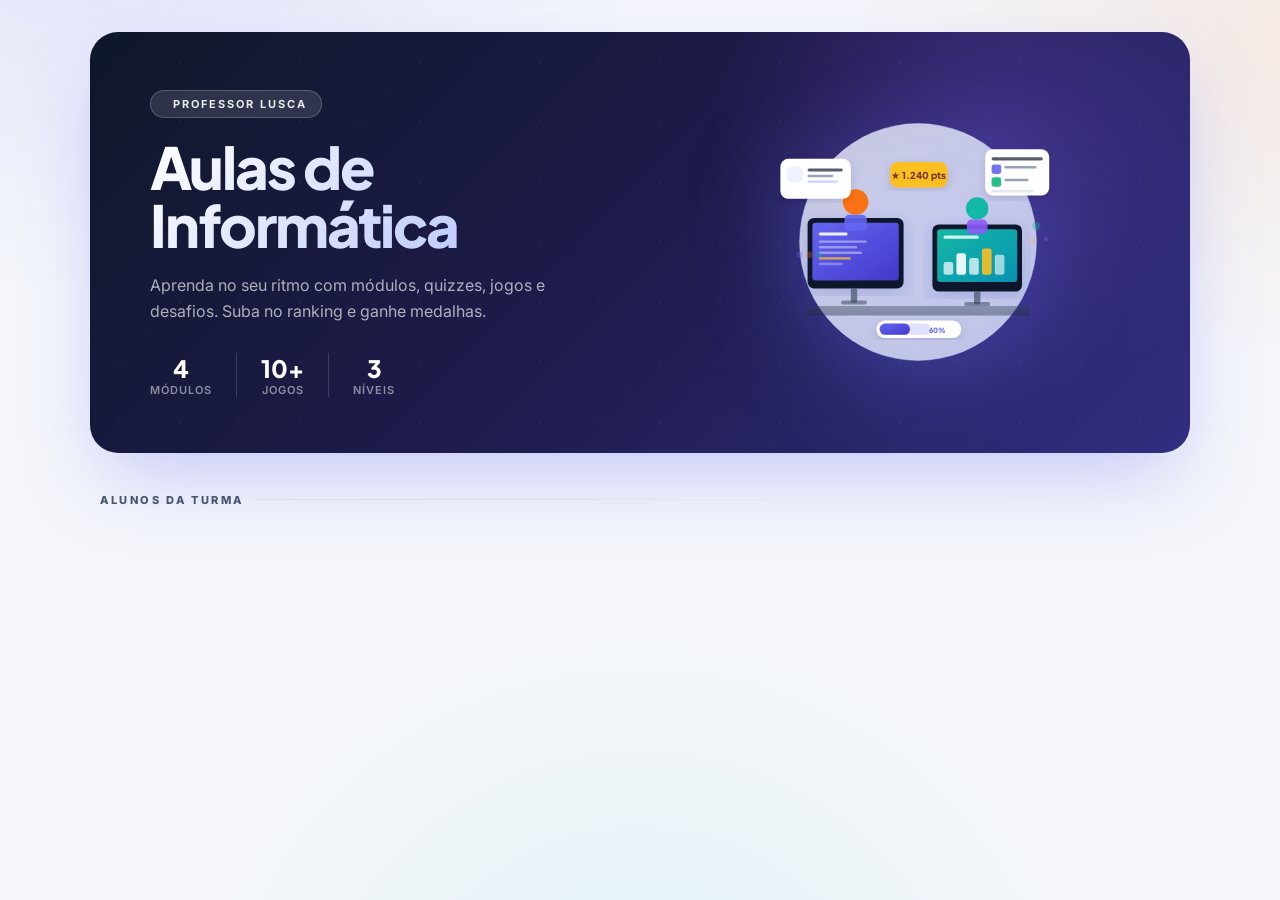
==== commit 810b5cc1: "Fix: _missaoJaFeita cruza com progresso de módulo antigo — quizzes já feitos somem mesmo sem missoes" ====
--- a/index.html
+++ b/index.html
@@ -2077,6 +2077,7 @@
       MATÉRIA — MÓDULOS
     </div>
     <div class="modulos-grid" id="modulosGrid"></div>
+    <div id="modulosConcluidos" style="display:none;margin-top:16px;padding:16px;background:#F0FDF4;border-radius:16px;border:1.5px solid #BBF7D0;"></div>
 
     <div class="section-titulo">
       <iconify-icon icon="ph:trophy-fill"></iconify-icon>
@@ -3623,9 +3624,9 @@
 
 // completionTrigger: 'activity_return' | 'quiz_finish' | 'manual'
 const MISSOES_CATALOGO = {
-  'dig-treino':    { titulo:'Aquecimento de Digitação', tipo:'digitacao', emoji:'⌨️', desc:'Treine no seu ritmo por alguns minutos.',       pontos:15,  acao:"abrirJogo('digitacao','')",          completionTrigger:'activity_return' },
-  'dig-fileiras':  { titulo:'Aprender por Fileira',     tipo:'digitacao', emoji:'🏫', desc:'Lições progressivas pela fileira do teclado.',   pontos:20,  acao:"abrirFileiras()",                    completionTrigger:'activity_return' },
-  'dig-rank':      { titulo:'Digitação Ranqueada',      tipo:'digitacao', emoji:'🏆', desc:'Cronômetro ativo! Suba no ranking da turma.',    pontos:40,  acao:"iniciarDigitacao('ranqueado')",      completionTrigger:'activity_return' },
+  'dig-treino':    { titulo:'Aquecimento de Digitação', tipo:'digitacao', emoji:'⌨️', desc:'Treine no seu ritmo por alguns minutos.',       pontos:15,  acao:"abrirJogo('digitacao','')",          completionTrigger:'activity_return', repetivel:true },
+  'dig-fileiras':  { titulo:'Aprender por Fileira',     tipo:'digitacao', emoji:'🏫', desc:'Lições progressivas pela fileira do teclado.',   pontos:20,  acao:"abrirFileiras()",                    completionTrigger:'activity_return', repetivel:true },
+  'dig-rank':      { titulo:'Digitação Ranqueada',      tipo:'digitacao', emoji:'🏆', desc:'Cronômetro ativo! Suba no ranking da turma.',    pontos:40,  acao:"iniciarDigitacao('ranqueado')",      completionTrigger:'activity_return', repetivel:true },
   'quiz-hw':       { titulo:'Quiz de Hardware',         tipo:'quiz',      emoji:'🖥️',  desc:'O que é hardware? Prove que sabe!',              pontos:25,  acao:"iniciarQuizModulo('hardware')",      completionTrigger:'quiz_finish' },
   'quiz-sw':       { titulo:'Quiz de Software',         tipo:'quiz',      emoji:'💻', desc:'Sistemas operacionais e programas.',             pontos:25,  acao:"iniciarQuizModulo('software')",      completionTrigger:'quiz_finish' },
   'quiz-nav':      { titulo:'Quiz de Navegadores',      tipo:'quiz',      emoji:'🌐', desc:'Chrome, Edge, Firefox — você entende?',          pontos:25,  acao:"iniciarQuizModulo('navegadores')",   completionTrigger:'quiz_finish' },
@@ -3634,7 +3635,7 @@
   'quiz-redes':    { titulo:'Quiz de Redes',            tipo:'quiz',      emoji:'🌐', desc:'Internet, Wi-Fi, IP — como tudo se conecta.',   pontos:25,  acao:"iniciarQuizModulo('redes')",         completionTrigger:'quiz_finish' },
   'jogo-memoria':  { titulo:'Jogo da Memória',          tipo:'jogo',      emoji:'🃏', desc:'Encontre os pares. Menos jogadas = mais pontos.',pontos:20,  acao:"iniciarJogoMemoria()",               completionTrigger:'activity_return' },
   'jogo-rede':     { titulo:'Reparar a Rede',           tipo:'jogo',      emoji:'🔧', desc:'Responda perguntas para salvar os nós da rede.', pontos:30,  acao:"iniciarRedePuzzle()",                completionTrigger:'activity_return', inativo:true },
-  'jogo-atirador': { titulo:'Atirador de Palavras',     tipo:'jogo',      emoji:'🎯', desc:'Palavras voam pela tela — digite rápido!',       pontos:20,  acao:"iniciarAtiradorPalavras()",          completionTrigger:'activity_return' },
+  'jogo-atirador': { titulo:'Atirador de Palavras',     tipo:'jogo',      emoji:'🎯', desc:'Palavras voam pela tela — digite rápido!',       pontos:20,  acao:"iniciarAtiradorPalavras()",          completionTrigger:'activity_return', repetivel:true },
   'jogo-runner':   { titulo:'Hacker Runner',            tipo:'jogo',      emoji:'🎮', desc:'Fase de plataforma pixel art.',                  pontos:20,  acao:"abrirJogo('hacker-runner','hardware')", completionTrigger:'activity_return', inativo:true },
   'jogo-ram':      { titulo:'Gerenciador de RAM',       tipo:'jogo',      emoji:'⚙️',  desc:'Processos invadem a memória — encerre-os.',     pontos:20,  acao:"abrirJogo('ram-manager','memoria')",    completionTrigger:'activity_return', inativo:true },
   'prova-final':   { titulo:'Prova Final',              tipo:'boss',      emoji:'🏅', desc:'Desafio completo! Só para quem concluiu todos os módulos.', pontos:100, acao:"iniciarProva()", completionTrigger:'quiz_finish' },
@@ -3655,7 +3656,7 @@
   // Nível 1: João e Guilherme — revisão erros (HW/Word/Redes) + estreia Excel
   'T3_n1':  ['quiz-hw', 'quiz-sw', 'quiz-redes', 'quiz-nav', 'quiz-av', 'quiz-mem', 'jogo-memoria', 'quiz-excel-basico', 'jogo-excel', 'jogo-atirador', 'dig-fileiras', 'dig-treino'],
   // Nível 3: Luiz — Excel + revisão geral + digitação
-  'T3_n3':  ['quiz-excel-basico', 'jogo-excel', 'quiz-excel-inter', 'quiz-hw', 'quiz-sw', 'quiz-nav', 'quiz-redes', 'jogo-memoria', 'dig-rank', 'jogo-atirador', 'dig-fileiras'],
+  'T3_n3':  ['quiz-excel-basico', 'jogo-excel', 'quiz-excel-inter', 'quiz-sw', 'quiz-nav', 'quiz-redes', 'jogo-memoria', 'dig-rank', 'jogo-atirador', 'dig-fileiras'],
   // T1 — Miguel (10 anos, nível 1) — plano Excel
   'T1_n1':  ['quiz-excel-basico', 'jogo-excel', 'quiz-excel-inter', 'quiz-redes', 'jogo-atirador', 'dig-fileiras'],
 };
@@ -3717,6 +3718,33 @@
   ['completed','initiated','delivered'].forEach(k => { s[k] = s[k].filter(x => x !== missaoId); });
   if (['completed','initiated','delivered'].includes(novoStatus)) s[novoStatus].push(missaoId);
   _missaoGravarSemana(alunoId, sem, s);
+  // rastreamento permanente: missão não-repetível concluída vai pro progresso do aluno
+  if (novoStatus === 'completed' && !MISSOES_CATALOGO[missaoId]?.repetivel) {
+    const alunos = getAlunosLocal();
+    const a = alunos.find(x => x.id === alunoId);
+    if (a) {
+      if (!a.progresso) a.progresso = {};
+      if (!Array.isArray(a.progresso.missoesFeitas)) a.progresso.missoesFeitas = [];
+      if (!a.progresso.missoesFeitas.includes(missaoId)) {
+        a.progresso.missoesFeitas.push(missaoId);
+        saveAlunosLocal(alunos);
+      }
+    }
+  }
+}
+
+function _missaoJaFeita(alunoId, missaoId) {
+  if (MISSOES_CATALOGO[missaoId]?.repetivel) return false;
+  const a = getAlunos().find(x => x.id === alunoId);
+  if (!a) return false;
+  // 1. rastreamento permanente novo
+  if (a.progresso?.missoesFeitas?.includes(missaoId)) return true;
+  // 2. cruzamento com progresso de módulo existente (dados antigos)
+  const moduloDoQuiz = { 'quiz-hw':'hardware','quiz-sw':'software','quiz-nav':'navegadores','quiz-av':'antivirus','quiz-mem':'memoria','quiz-redes':'redes','quiz-excel-basico':'excel-basico','quiz-excel-inter':'excel-inter' };
+  const mod = moduloDoQuiz[missaoId];
+  if (mod && a.progresso?.[mod]?.quizDone) return true;
+  return false;
+}
 }
 function _missoesConcluidasNaSemana(alunoId, semana) {
   return _missaoSemana(alunoId, semana || _semanaISO()).completed;
@@ -3783,7 +3811,9 @@
 
   const turmaKey = getTurmaDeAluno(alunoAtivo.id) || 'SEM_TURMA';
   const nivel = alunoAtivo.nivel || 1;
-  const missaoIds = _getMissoesPlan(turmaKey, nivel).filter(id => MISSOES_CATALOGO[id]);
+  const missaoIds = _getMissoesPlan(turmaKey, nivel)
+    .filter(id => MISSOES_CATALOGO[id])
+    .filter(id => !_missaoJaFeita(alunoAtivo.id, id));
   const completasIds = _missoesConcluidasNaSemana(alunoAtivo.id);
   const totalCompletas = missaoIds.filter(id => completasIds.includes(id)).length;
   const pct = missaoIds.length ? Math.round(totalCompletas / missaoIds.length * 100) : 0;
@@ -4551,24 +4581,39 @@
     };
 
     const onClick = liberado ? `onclick="iniciarModulo('${m}')"` : "";
-    const scorePct = prog.quizDone ? Math.round((prog.quizScore/prog.quizTotal)*100) : 0;
-    html += `
-      <div class="${classes}" data-m="${m}" ${onClick}>
-        <div class="modulo-card-banner">
-          <span class="modulo-card-banner-num">0${i+1}</span>
-          <div class="modulo-card-icon-wrap"><iconify-icon icon="${iconName}"></iconify-icon></div>
-          ${decoSVG[m] || ""}
-        </div>
-        <div class="modulo-card-body">
-          <div class="modulo-card-num">MÓDULO ${i+1}</div>
-          <div class="modulo-card-title">${mod.titulo}</div>
-          <div class="modulo-card-desc">${mod.desc}</div>
-          ${statusHtml}
-          <div class="modulo-card-score-bar" style="margin-top:12px;" title="${scorePct}% no quiz">
-            <div class="modulo-card-score-fill" style="width:${scorePct}%"></div>
+    const scorePct = prog.quizDone ? Math.round((prog.quizScore / prog.quizTotal || 0) * 100) : 0;
+    const estrelas = scorePct >= 90 ? '⭐⭐⭐' : scorePct >= 70 ? '⭐⭐' : '⭐';
+
+    if (prog.quizDone) {
+      // módulo concluído → linha compacta clicável para refazer
+      modulosConcluidos.push(`
+        <div onclick="iniciarModulo('${m}')" style="display:flex;align-items:center;gap:12px;background:#F0FDF4;border:1.5px solid #86EFAC;border-radius:12px;padding:10px 14px;cursor:pointer;transition:background .15s;" onmouseover="this.style.background='#DCFCE7'" onmouseout="this.style.background='#F0FDF4'">
+          <div style="font-size:22px;flex-shrink:0;">${mod.icone}</div>
+          <div style="flex:1;min-width:0;">
+            <div style="font-weight:700;font-size:14px;color:#065F46;text-decoration:line-through;opacity:.8;">${mod.titulo}</div>
+            <div style="font-size:11px;color:#16A34A;font-weight:600;">${estrelas} ${scorePct}%</div>
           </div>
-        </div>
-      </div>`;
+          <div style="font-size:11px;color:#16A34A;font-weight:700;white-space:nowrap;">Refazer →</div>
+        </div>`);
+    } else {
+      html += `
+        <div class="${classes}" data-m="${m}" ${onClick}>
+          <div class="modulo-card-banner">
+            <span class="modulo-card-banner-num">0${i+1}</span>
+            <div class="modulo-card-icon-wrap"><iconify-icon icon="${iconName}"></iconify-icon></div>
+            ${decoSVG[m] || ""}
+          </div>
+          <div class="modulo-card-body">
+            <div class="modulo-card-num">MÓDULO ${i+1}</div>
+            <div class="modulo-card-title">${mod.titulo}</div>
+            <div class="modulo-card-desc">${mod.desc}</div>
+            ${statusHtml}
+            <div class="modulo-card-score-bar" style="margin-top:12px;" title="${scorePct}% no quiz">
+              <div class="modulo-card-score-fill" style="width:${scorePct}%"></div>
+            </div>
+          </div>
+        </div>`;
+    }
   });
   // se todos os módulos foram concluídos mas a grade ficou vazia, mostra mensagem
   if (!html) {
@@ -4578,9 +4623,19 @@
   }
   grid.innerHTML = html;
 
-  // limpa seção antiga de concluídos (caso exista de versão anterior)
+  // seção compacta de módulos já concluídos
   const concGrid = document.getElementById('modulosConcluidos');
-  if (concGrid) concGrid.innerHTML = '';
+  if (concGrid) {
+    if (modulosConcluidos.length) {
+      concGrid.innerHTML = `
+        <div style="font-size:11px;font-weight:800;color:#16A34A;letter-spacing:1px;margin-bottom:8px;padding:0 2px;">✅ CONCLUÍDOS — clique para refazer</div>
+        <div style="display:flex;flex-direction:column;gap:8px;">${modulosConcluidos.join('')}</div>`;
+      concGrid.style.display = 'block';
+    } else {
+      concGrid.innerHTML = '';
+      concGrid.style.display = 'none';
+    }
+  }
 
   // prova
   const provaCard = document.getElementById("provaCard");
@@ -4650,7 +4705,10 @@
 function renderAula() {
   const m = aulaState.modulo;
   const n = alunoAtivo.nivel;
-  const paginas = MODULOS[m].paginas[n];
+  // Módulos Excel: conteúdo sequencial, todos os níveis veem paginas[1] (base completa)
+  const MODULOS_SEQUENCIAIS = ['excel-basico', 'excel-inter'];
+  const paginasNivel = MODULOS[m].paginas;
+  const paginas = MODULOS_SEQUENCIAIS.includes(m) ? paginasNivel[1] : (paginasNivel[n] || paginasNivel[1]);
   const idx = aulaState.pagina;
   const pag = paginas[idx];
   const total = paginas.length;
@@ -8923,6 +8981,62 @@
     formulaCorreta: ['=MÁX(B2:B6)', '=MAX(B2:B6)'],
     resultadoEsperado: 1800,
     pontos: 20
+  },
+  // ── atividades avançadas (nivel 2-3) ──
+  {
+    id:13, titulo:'💼 Bônus por Vendas', dificuldade:'difícil',
+    desc:'Use =SE para calcular bônus: vendas > 1000 recebe R$200, senão R$50.',
+    instrucao:'Na célula C2, use =SE(B2>1000,200,50) para calcular o bônus de Ana.',
+    dados: {A1:'Vendedora',B1:'Vendas (R$)',C1:'Bônus',A2:'Ana',B2:1200,C2:null,A3:'Bia',B3:800,C3:null},
+    cols: ['A','B','C'],
+    celAlvo: 'C2', labelAlvo: 'BÔNUS',
+    formulaCorreta: ['=SE(B2>1000,200,50)', '=IF(B2>1000,200,50)'],
+    resultadoEsperado: 200,
+    pontos: 40
+  },
+  {
+    id:14, titulo:'📦 Total de Estoque', dificuldade:'difícil',
+    desc:'Use =SOMASE para somar só os produtos da categoria "Eletrônico".',
+    instrucao:'Na célula B8, use =SOMASE(A2:A7,"Eletrônico",B2:B7).',
+    dados: {A1:'Categoria',B1:'Qtd',A2:'Eletrônico',B2:15,A3:'Roupa',B3:30,A4:'Eletrônico',B4:22,A5:'Roupa',B5:18,A6:'Eletrônico',B6:10,A7:'Roupa',B7:25},
+    cols: ['A','B'],
+    celAlvo: 'B8', labelAlvo: 'TOTAL ELET.',
+    formulaCorreta: ['=SOMASE(A2:A7,"Eletrônico",B2:B7)'],
+    resultadoEsperado: 47,
+    pontos: 45
+  },
+  {
+    id:15, titulo:'📊 Reprovados na Turma', dificuldade:'difícil',
+    desc:'Conte quantos alunos tiraram nota abaixo de 6 usando =CONT.SE.',
+    instrucao:'Na célula B8, use =CONT.SE(B2:B7,"<6") para contar os reprovados.',
+    dados: {A1:'Aluno',B1:'Nota',A2:'Arthur',B2:8,A3:'Beatriz',B3:4,A4:'Carlos',B4:5,A5:'Débora',B5:9,A6:'Eduardo',B6:3,A7:'Flávia',B7:7},
+    cols: ['A','B'],
+    celAlvo: 'B8', labelAlvo: 'REPROVADOS',
+    formulaCorreta: ['=CONT.SE(B2:B7,"<6")'],
+    resultadoEsperado: 3,
+    pontos: 40
+  },
+  {
+    id:16, titulo:'💰 Lucro da Empresa', dificuldade:'difícil',
+    desc:'Calcule o lucro: receita - custos. Use referências de células.',
+    instrucao:'Na célula C2, calcule =A2-B2 para obter o lucro.',
+    dados: {A1:'Receita (R$)',B1:'Custos (R$)',C1:'Lucro (R$)',A2:8500,B2:3200,C2:null},
+    cols: ['A','B','C'],
+    celAlvo: 'C2', labelAlvo: 'LUCRO',
+    formulaCorreta: ['=A2-B2'],
+    resultadoEsperado: 5300,
+    pontos: 30
+  },
+  {
+    id:17, titulo:'🎯 Meta Atingida?', dificuldade:'difícil',
+    desc:'Use =SE para verificar: vendas >= meta mostra "Sim", senão "Não".',
+    instrucao:'Na célula C2, escreva =SE(B2>=A2,"Sim","Não").',
+    dados: {A1:'Meta (R$)',B1:'Vendas (R$)',C1:'Atingiu?',A2:5000,B2:6200,C2:null},
+    cols: ['A','B','C'],
+    celAlvo: 'C2', labelAlvo: 'META?',
+    formulaCorreta: ['=SE(B2>=A2,"Sim","Não")', '=SE(B2>=A2,"Sim","Não")', '=IF(B2>=A2,"Sim","Não")'],
+    resultadoEsperado: 'Sim',
+    pontos: 40
   }
 ];
 
@@ -8930,7 +9044,15 @@
 
 function iniciarJogoExcel() {
   _excelState = {
-    atividades: [...BANCO_EXCEL_ATIVIDADES].sort(() => Math.random() - 0.5).slice(0, 5),
+    atividades: (() => {
+      const nivel = alunoAtivo?.nivel || 1;
+      const pool = nivel >= 3
+        ? BANCO_EXCEL_ATIVIDADES.filter(a => a.dificuldade === 'difícil')
+        : nivel === 2
+          ? BANCO_EXCEL_ATIVIDADES.filter(a => a.dificuldade !== 'fácil')
+          : BANCO_EXCEL_ATIVIDADES.filter(a => a.dificuldade === 'fácil');
+      return [...pool].sort(() => Math.random() - 0.5).slice(0, 5);
+    })(),
     idx: 0,
     pontos: 0,
     acertos: 0,
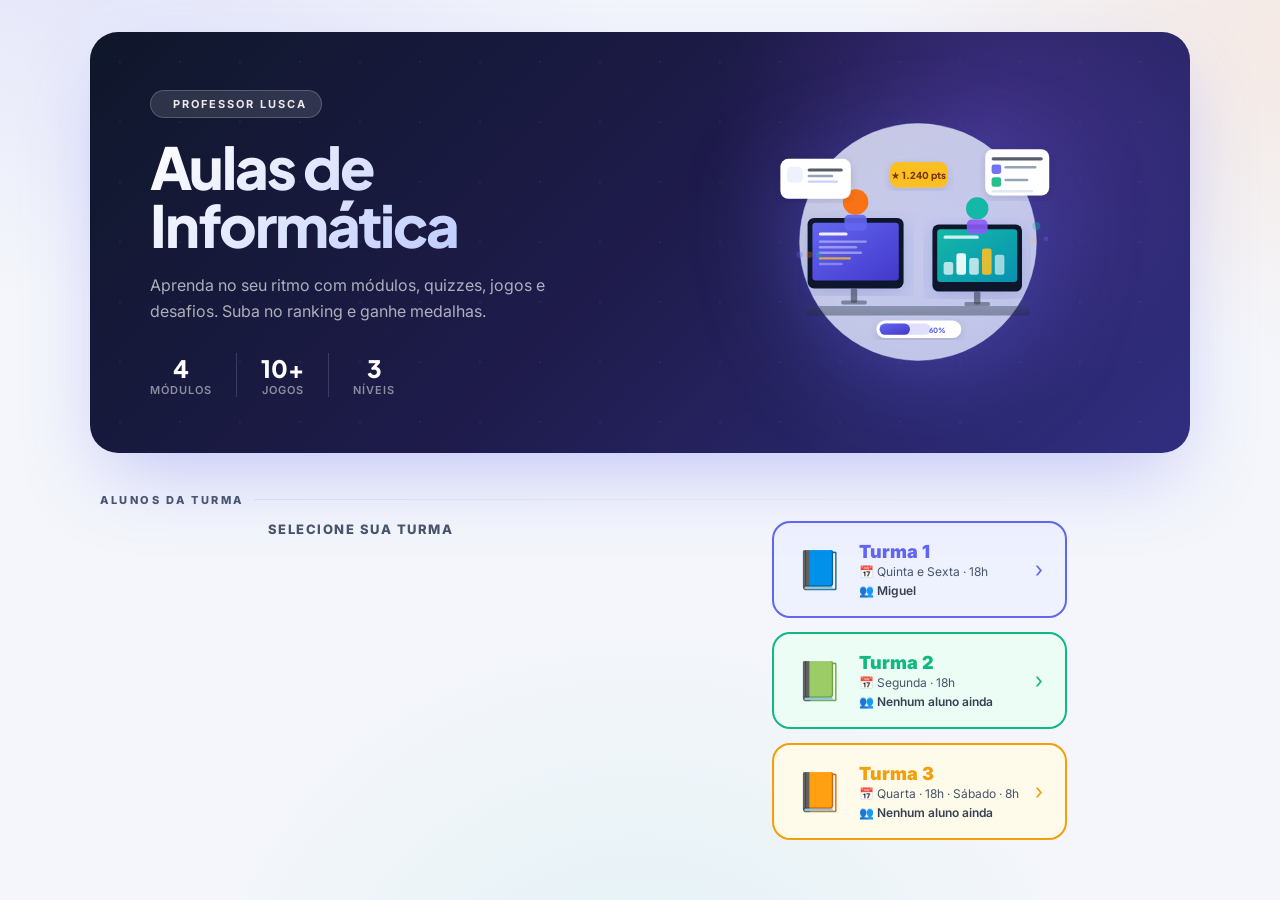
==== commit d94958cb: "Fix: remove } extra que quebrava todo JS; grid de módulos volta ao normal https://claude.ai/code/ses" ====
--- a/index.html
+++ b/index.html
@@ -3745,7 +3745,6 @@
   if (mod && a.progresso?.[mod]?.quizDone) return true;
   return false;
 }
-}
 function _missoesConcluidasNaSemana(alunoId, semana) {
   return _missaoSemana(alunoId, semana || _semanaISO()).completed;
 }
@@ -4584,36 +4583,23 @@
     const scorePct = prog.quizDone ? Math.round((prog.quizScore / prog.quizTotal || 0) * 100) : 0;
     const estrelas = scorePct >= 90 ? '⭐⭐⭐' : scorePct >= 70 ? '⭐⭐' : '⭐';
 
-    if (prog.quizDone) {
-      // módulo concluído → linha compacta clicável para refazer
-      modulosConcluidos.push(`
-        <div onclick="iniciarModulo('${m}')" style="display:flex;align-items:center;gap:12px;background:#F0FDF4;border:1.5px solid #86EFAC;border-radius:12px;padding:10px 14px;cursor:pointer;transition:background .15s;" onmouseover="this.style.background='#DCFCE7'" onmouseout="this.style.background='#F0FDF4'">
-          <div style="font-size:22px;flex-shrink:0;">${mod.icone}</div>
-          <div style="flex:1;min-width:0;">
-            <div style="font-weight:700;font-size:14px;color:#065F46;text-decoration:line-through;opacity:.8;">${mod.titulo}</div>
-            <div style="font-size:11px;color:#16A34A;font-weight:600;">${estrelas} ${scorePct}%</div>
+    html += `
+      <div class="${classes}" data-m="${m}" ${onClick}>
+        <div class="modulo-card-banner">
+          <span class="modulo-card-banner-num">0${i+1}</span>
+          <div class="modulo-card-icon-wrap"><iconify-icon icon="${iconName}"></iconify-icon></div>
+          ${decoSVG[m] || ""}
+        </div>
+        <div class="modulo-card-body">
+          <div class="modulo-card-num">MÓDULO ${i+1}</div>
+          <div class="modulo-card-title">${mod.titulo}</div>
+          <div class="modulo-card-desc">${mod.desc}</div>
+          ${statusHtml}
+          <div class="modulo-card-score-bar" style="margin-top:12px;" title="${scorePct}% no quiz">
+            <div class="modulo-card-score-fill" style="width:${scorePct}%"></div>
           </div>
-          <div style="font-size:11px;color:#16A34A;font-weight:700;white-space:nowrap;">Refazer →</div>
-        </div>`);
-    } else {
-      html += `
-        <div class="${classes}" data-m="${m}" ${onClick}>
-          <div class="modulo-card-banner">
-            <span class="modulo-card-banner-num">0${i+1}</span>
-            <div class="modulo-card-icon-wrap"><iconify-icon icon="${iconName}"></iconify-icon></div>
-            ${decoSVG[m] || ""}
-          </div>
-          <div class="modulo-card-body">
-            <div class="modulo-card-num">MÓDULO ${i+1}</div>
-            <div class="modulo-card-title">${mod.titulo}</div>
-            <div class="modulo-card-desc">${mod.desc}</div>
-            ${statusHtml}
-            <div class="modulo-card-score-bar" style="margin-top:12px;" title="${scorePct}% no quiz">
-              <div class="modulo-card-score-fill" style="width:${scorePct}%"></div>
-            </div>
-          </div>
-        </div>`;
-    }
+        </div>
+      </div>`;
   });
   // se todos os módulos foram concluídos mas a grade ficou vazia, mostra mensagem
   if (!html) {
@@ -4623,19 +4609,9 @@
   }
   grid.innerHTML = html;
 
-  // seção compacta de módulos já concluídos
+  // módulos concluídos não aparecem no dashboard do aluno (dados preservados para professor/estrelas)
   const concGrid = document.getElementById('modulosConcluidos');
-  if (concGrid) {
-    if (modulosConcluidos.length) {
-      concGrid.innerHTML = `
-        <div style="font-size:11px;font-weight:800;color:#16A34A;letter-spacing:1px;margin-bottom:8px;padding:0 2px;">✅ CONCLUÍDOS — clique para refazer</div>
-        <div style="display:flex;flex-direction:column;gap:8px;">${modulosConcluidos.join('')}</div>`;
-      concGrid.style.display = 'block';
-    } else {
-      concGrid.innerHTML = '';
-      concGrid.style.display = 'none';
-    }
-  }
+  if (concGrid) { concGrid.innerHTML = ''; concGrid.style.display = 'none'; }
 
   // prova
   const provaCard = document.getElementById("provaCard");
